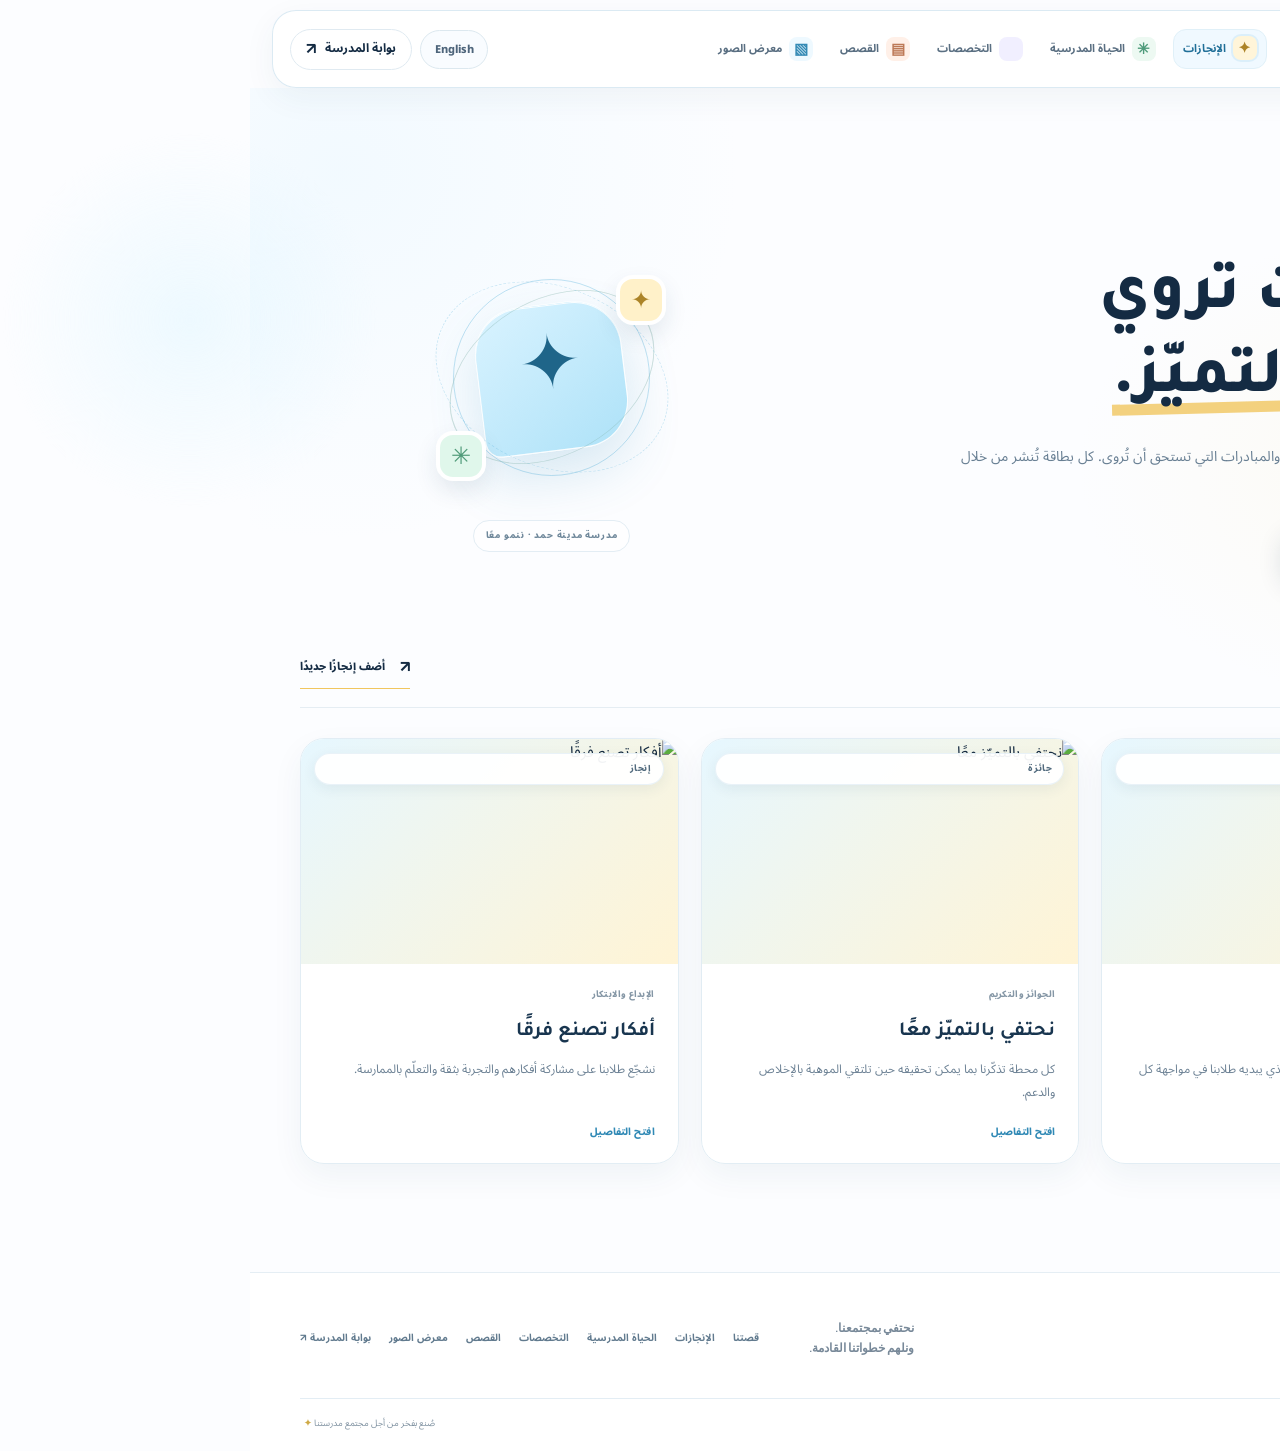
==== achievements.html @ ead3e59d "Display official school logo in site header and footer" ====
<!doctype html>
<html lang="ar" dir="rtl">
<head>
  <meta charset="utf-8">
  <meta name="viewport" content="width=device-width, initial-scale=1">
  <meta name="theme-color" content="#f5fbff">
  <meta name="description" content="هنا نحتفي بإنجازات الطلاب والجوائز والمبادرات التي تستحق أن تُروى. كل بطاقة تُنشر من خلال بوابة المدرسة.">
  <title>الإنجازات | مدرسة مدينة حمد</title>
  <link rel="preconnect" href="https://fonts.googleapis.com">
  <link rel="preconnect" href="https://fonts.gstatic.com" crossorigin>
  <link href="https://fonts.googleapis.com/css2?family=Noto+Sans+Arabic:wght@400;500;600;700;800&family=Tajawal:wght@400;500;700;800&family=DM+Sans:wght@400;500;600;700&family=Manrope:wght@400;500;600;700;800&display=swap" rel="stylesheet">
  <link rel="stylesheet" href="styles.css">
  <script src="https://cdn.jsdelivr.net/npm/@supabase/supabase-js@2"></script>
  <script src="config.js"></script>
  <script src="language.js" defer></script>
  <script src="app.js" defer></script>
</head>
<body data-page="achievements">
  <div class="ambient ambient-one" aria-hidden="true"></div><div class="ambient ambient-two" aria-hidden="true"></div>
  <header class="site-header">
    <a class="brand" href="index.html" aria-label="الصفحة الرئيسية لمدرسة مدينة حمد">
      <span class="brand-mark"><img class="brand-logo-image" src="assets/hamad-town-logo.svg" alt="شعار مدرسة مدينة حمد"></span>
      <span class="brand-copy"><strong>مدينة حمد</strong><small>المدرسة · ننمو معًا</small></span>
    </a>
    <button class="menu-toggle" id="menuToggle" aria-label="فتح القائمة" aria-expanded="false"><span></span><span></span></button>
    <nav class="main-nav" id="mainNav" aria-label="القائمة الرئيسية">
      <a href="story.html"><span class="nav-icon" aria-hidden="true">⌂</span> قصتنا</a>
      <a href="achievements.html"><span class="nav-icon" aria-hidden="true">✦</span> الإنجازات</a>
      <a href="school-life.html"><span class="nav-icon" aria-hidden="true">✳</span> الحياة المدرسية</a>
      <a href="stories.html"><span class="nav-icon" aria-hidden="true">▤</span> القصص</a>
      <a href="gallery.html"><span class="nav-icon" aria-hidden="true">▧</span> معرض الصور</a>
    </nav>
    <div class="header-actions"><button class="language-toggle" id="languageToggle" type="button" aria-label="تغيير اللغة إلى الإنجليزية" lang="en">English</button><a class="nav-cta" href="admin.html">بوابة المدرسة <span>↗</span></a></div>
  </header>
  <main class="inner-page-main">
    <section class="section-shell standalone-hero">
      <a class="back-home-link" href="index.html"><span aria-hidden="true">←</span> العودة إلى الصفحة الرئيسية</a>
      <div class="standalone-hero-grid">
        <div class="standalone-hero-copy reveal">
          <div class="eyebrow"><span class="live-dot"></span> نفخر بكل خطوة</div>
          <h1>إنجازات تروي<br><em>حكاية التميّز.</em></h1>
          <p class="standalone-description">هنا نحتفي بإنجازات الطلاب والجوائز والمبادرات التي تستحق أن تُروى. كل بطاقة تُنشر من خلال بوابة المدرسة.</p>
          <div class="standalone-hero-actions"><a class="button button-dark" href="school-life.html">استكشف القسم التالي <span>↗</span></a></div>
        </div>
        <div class="standalone-hero-art reveal reveal-delay"><div class="standalone-icon-wrap"><span class="standalone-icon">✦</span><span class="standalone-orbit orbit-a"></span><span class="standalone-orbit orbit-b"></span><span class="standalone-float float-one">✦</span><span class="standalone-float float-two">✳</span></div><span class="standalone-art-caption">مدرسة مدينة حمد · ننمو معًا</span></div>
      </div>
    </section>
    <section class="section-shell standalone-content">
      <div class="content-page-heading"><span class="mini-label">إنجازات الطلاب والجوائز</span><a class="underlined-link" href="admin.html">أضف إنجازًا جديدًا <span>↗</span></a></div>
      <div class="card-grid achievements-grid" id="achievementGrid" aria-live="polite"><div class="loading-state">جارٍ تحميل الإنجازات…</div></div>
    </section>
  </main>
  <footer class="site-footer">
    <div class="footer-main section-shell"><a class="brand brand-footer" href="index.html"><span class="brand-mark"><img class="brand-logo-image" src="assets/hamad-town-logo.svg" alt="شعار مدرسة مدينة حمد"></span><span class="brand-copy"><strong>مدينة حمد</strong><small>المدرسة · ننمو معًا</small></span></a><p>نحتفي بمجتمعنا.<br>ونلهم خطواتنا القادمة.</p><div class="footer-links"><a href="story.html">قصتنا</a><a href="achievements.html">الإنجازات</a><a href="school-life.html">الحياة المدرسية</a><a href="stories.html">القصص</a><a href="gallery.html">معرض الصور</a><a href="admin.html">بوابة المدرسة ↗</a></div></div>
    <div class="footer-bottom section-shell"><span>© <span id="yearNow"></span> مدرسة مدينة حمد</span><span>صُنع بفخر من أجل مجتمع مدرستنا <b>✦</b></span></div>
  </footer>
  <div class="toast" id="siteToast" role="status" aria-live="polite"></div>
</body>
</html>
---- styles.css ----
:root {
  --ink: #14263d;
  --muted: #68788b;
  --blue: #bceaff;
  --blue-strong: #78c8ec;
  --blue-pale: #eff9ff;
  --gold: #f1c65f;
  --gold-pale: #fff4d4;
  --paper: #ffffff;
  --line: #e5edf3;
  --radius-xl: 30px;
  --radius-lg: 22px;
  --shadow-soft: 0 20px 60px rgba(34, 77, 112, .09);
  --font-display: "Manrope", sans-serif;
  --font-body: "DM Sans", sans-serif;
}
* { box-sizing: border-box; }
html { scroll-behavior: smooth; scroll-padding-top: 100px; }
body { margin: 0; color: var(--ink); background: #fff; font-family: var(--font-body); font-size: 15px; line-height: 1.65; overflow-x: hidden; }
body, button, input, select, textarea { font-family: var(--font-body); }
a { color: inherit; text-decoration: none; }
button, input, select, textarea { font: inherit; }
button, a { -webkit-tap-highlight-color: transparent; }
img { display: block; width: 100%; }
::selection { background: var(--gold); color: var(--ink); }
.ambient { pointer-events: none; position: absolute; z-index: -1; border-radius: 50%; filter: blur(1px); opacity: .6; }
.ambient-one { width: 380px; height: 380px; top: 130px; left: -250px; background: radial-gradient(circle, #e4f7ff 0, rgba(228,247,255,0) 70%); }
.ambient-two { width: 400px; height: 400px; top: 620px; right: -260px; background: radial-gradient(circle, #fff4d4 0, rgba(255,244,212,0) 70%); }
.section-shell { width: min(1160px, calc(100% - 56px)); margin-inline: auto; }
.site-header { width: min(1250px, calc(100% - 56px)); margin: 0 auto; min-height: 90px; display: flex; align-items: center; gap: 34px; justify-content: space-between; position: relative; z-index: 20; }
.brand { display: inline-flex; align-items: center; gap: 11px; flex-shrink: 0; }
.brand-mark { width: 42px; height: 42px; display: grid; place-items: center; border-radius: 14px 14px 14px 5px; background: var(--ink); color: var(--gold); font-family: var(--font-display); font-weight: 800; font-size: 22px; position: relative; transform: rotate(-3deg); }
.brand-mark span { transform: rotate(3deg); }
.brand-mark i { position: absolute; width: 9px; height: 9px; border-radius: 50%; background: var(--blue); border: 2px solid var(--ink); top: -3px; right: -3px; }
.brand-copy { display: flex; flex-direction: column; line-height: 1.35; }
.brand-copy strong { font: 800 13px var(--font-display); letter-spacing: 1.25px; }
.brand-copy small { color: #8190a0; font-size: 8px; letter-spacing: 1.5px; margin-top: 4px; }
.main-nav { display: flex; align-items: center; gap: clamp(16px, 2.5vw, 33px); margin-left: auto; }
.main-nav a { font-size: 12px; color: #5a6b7e; font-weight: 700; transition: color .2s ease; }
.main-nav a:hover { color: #1888c2; }
.nav-cta { display: inline-flex; gap: 12px; align-items: center; padding: 11px 16px; border: 1px solid #dce8f0; border-radius: 999px; font-weight: 700; font-size: 12px; white-space: nowrap; transition: .25s; }
.nav-cta span { font-size: 16px; }
.nav-cta:hover { border-color: var(--ink); background: var(--ink); color: white; }
.menu-toggle { display: none; border: 0; background: transparent; width: 42px; height: 42px; padding: 10px; cursor: pointer; }
.menu-toggle span { display: block; height: 2px; background: var(--ink); margin: 6px 0; border-radius: 2px; }
.hero { min-height: 580px; padding-top: 58px; padding-bottom: 38px; display: grid; grid-template-columns: 1.05fr .95fr; gap: 55px; align-items: center; position: relative; }
.hero-copy { padding: 0 0 20px 12px; position: relative; z-index: 2; }
.eyebrow, .section-kicker { color: #718397; font-size: 10px; letter-spacing: 1.8px; font-weight: 800; }
.eyebrow { display: flex; gap: 10px; align-items: center; margin-bottom: 22px; }
.live-dot { width: 8px; height: 8px; background: #6ac7c0; border-radius: 50%; box-shadow: 0 0 0 5px rgba(106,199,192,.15); }
h1, h2, h3, p { margin-top: 0; }
h1, h2, h3 { font-family: var(--font-display); }
.hero h1 { font-size: clamp(48px, 6vw, 76px); line-height: 1.09; letter-spacing: -4.3px; margin: 0 0 24px; font-weight: 800; }
.hero h1 span { color: #54b1df; position: relative; white-space: nowrap; }
.hero-description { color: #697a8d; font-size: 15px; line-height: 1.85; max-width: 455px; margin-bottom: 29px; }
.hero-actions { display: flex; gap: 24px; align-items: center; flex-wrap: wrap; }
.button { display: inline-flex; align-items: center; justify-content: center; gap: 22px; min-height: 48px; padding: 0 20px; border-radius: 999px; font-size: 12px; font-weight: 800; border: 1px solid transparent; transition: transform .25s ease, box-shadow .25s ease, background .25s ease; cursor: pointer; }
.button:hover { transform: translateY(-3px); }
.button span { font-size: 17px; font-weight: 500; }
.button-dark { background: var(--ink); color: #fff; box-shadow: 0 11px 25px rgba(20,38,61,.13); }
.button-dark:hover { box-shadow: 0 15px 30px rgba(20,38,61,.2); background: #203b5c; }
.button-outline { border-color: #d8e4ed; background: white; }
.button-outline:hover { border-color: var(--ink); }
.text-link { font-size: 12px; font-weight: 800; color: #52657a; }
.text-link span { margin-left: 7px; font-size: 18px; vertical-align: -1px; }
.hero-proof { display: flex; gap: 13px; align-items: center; margin-top: 42px; }
.avatar-stack { display: flex; align-items: center; }
.avatar-stack span { display: grid; place-items: center; width: 31px; height: 31px; border: 2px solid white; border-radius: 50%; margin-left: -7px; font-weight: 800; font-size: 10px; color: var(--ink); background: var(--blue); }
.avatar-stack span:first-child { margin-left: 0; background: var(--gold); }
.avatar-stack span:nth-child(2) { background: #d6d4ff; }
.avatar-stack span:nth-child(3) { background: #c9eee2; }
.avatar-stack span:nth-child(4) { background: #f3d4c6; }
.hero-proof p { margin: 0; display: flex; flex-direction: column; line-height: 1.45; }
.hero-proof strong { font-size: 11px; }
.hero-proof small { font-size: 10px; color: #8492a1; margin-top: 3px; }
.hero-visual { min-height: 450px; position: relative; display: flex; align-items: center; justify-content: center; }
.hero-image-main { position: relative; width: min(100%, 440px); height: 430px; overflow: hidden; border-radius: 47% 47% 30px 30px; transform: rotate(1.4deg); box-shadow: var(--shadow-soft); background: var(--blue-pale); }
.hero-image-main > img { height: 100%; object-fit: cover; object-position: center; }
.image-shade { position: absolute; inset: 35% 0 0; background: linear-gradient(180deg, transparent, rgba(13,32,53,.7)); }
.image-caption { position: absolute; bottom: 23px; left: 23px; right: 20px; display: flex; align-items: center; gap: 11px; color: white; }
.caption-icon { display: grid; place-items: center; flex: 0 0 37px; width: 37px; height: 37px; border-radius: 12px; background: var(--gold); color: var(--ink); font-size: 20px; }
.image-caption b, .image-caption small { display: block; }
.image-caption b { font: 700 13px var(--font-display); }
.image-caption small { color: rgba(255,255,255,.76); font-size: 10px; margin-top: 3px; }
.floating-note { z-index: 3; position: absolute; display: flex; align-items: center; gap: 10px; background: rgba(255,255,255,.94); border: 1px solid rgba(255,255,255,.8); box-shadow: 0 17px 45px rgba(37,70,95,.13); backdrop-filter: blur(12px); border-radius: 17px; padding: 13px 15px; animation: float 5s ease-in-out infinite; }
.note-award { left: -23px; top: 95px; }
.note-star { right: -6px; bottom: 54px; border-radius: 18px; padding: 15px; font: 800 11px/1.55 var(--font-display); }
.note-symbol { width: 35px; height: 35px; display: grid; place-items: center; background: var(--gold-pale); color: #b38620; border-radius: 12px; font-size: 22px; }
.floating-note b, .floating-note small { display: block; }
.floating-note b { font: 800 11px var(--font-display); }
.floating-note small { font-size: 9px; color: #7f8b97; margin-top: 4px; }
.star-shape { display: grid; place-items: center; background: var(--blue); color: #3187b2; width: 37px; height: 37px; border-radius: 12px; font-size: 22px; }
.orbit { position: absolute; border: 1px solid rgba(83,174,218,.27); border-radius: 50%; pointer-events: none; }
.orbit-a { width: 510px; height: 510px; transform: rotate(24deg) scaleY(.67); }
.orbit-b { width: 550px; height: 550px; transform: rotate(-35deg) scaleY(.66); border-style: dashed; opacity: .6; }
.hero-bottom { grid-column: 1 / -1; display: flex; align-items: center; justify-content: space-between; padding: 0 10px; color: #9aa6b2; font-size: 9px; font-weight: 800; letter-spacing: 1.6px; }
.scroll-cue { display: flex; gap: 12px; align-items: center; }
.scroll-cue span { display: grid; place-items: center; width: 24px; height: 24px; border: 1px solid var(--line); color: var(--ink); border-radius: 50%; font-size: 13px; }
.ticker { background: var(--ink); color: white; overflow: hidden; height: 61px; display: flex; align-items: center; transform: rotate(-1.25deg) scale(1.015); margin: 22px 0 24px; position: relative; z-index: 2; }
.ticker-track { display: flex; align-items: center; gap: 29px; white-space: nowrap; min-width: max-content; animation: ticker 34s linear infinite; font-size: 10px; font-weight: 800; letter-spacing: 2px; }
.ticker-track b { color: var(--gold); font-size: 18px; }
.section { padding: 112px 0; position: relative; }
.section-kicker { display: flex; align-items: center; gap: 12px; }
.section-kicker span { display: inline-grid; place-items: center; width: 27px; height: 27px; border: 1px solid #dce7ef; border-radius: 50%; color: #a2afbc; font-size: 9px; letter-spacing: 0; }
.about-grid { display: grid; grid-template-columns: 1fr 1fr; gap: 100px; margin-top: 32px; align-items: start; }
.about-heading h2, .section-heading h2 { margin: 0; font-weight: 800; font-size: clamp(33px, 4vw, 49px); line-height: 1.2; letter-spacing: -2.4px; }
h2 em { font-style: normal; position: relative; z-index: 0; }
.about-heading h2 em::after, .section-heading h2 em::after, .closing-inner h2 em::after { content: ""; position: absolute; z-index: -1; left: 0; right: -4px; bottom: 1px; height: 12px; background: var(--gold); opacity: .75; transform: rotate(-1.8deg); }
.scribble-line { display: block; width: 117px; height: 10px; border-top: 3px solid var(--blue-strong); border-radius: 50%; transform: rotate(-5deg); margin-top: 24px; }
.about-copy p { color: #738294; font-size: 13px; line-height: 1.9; margin-bottom: 20px; }
.about-copy .large-copy { font: 600 17px/1.75 var(--font-display); color: #34495f; }
.underlined-link { display: inline-flex; align-items: center; gap: 15px; font-size: 11px; font-weight: 800; margin-top: 3px; border-bottom: 1px solid var(--gold); padding-bottom: 6px; }
.underlined-link span { font-size: 16px; }
.values-row { display: grid; grid-template-columns: repeat(3, 1fr); margin-top: 76px; border-top: 1px solid var(--line); padding-top: 28px; gap: 30px; }
.value-item { display: flex; gap: 15px; align-items: flex-start; }
.value-icon { width: 43px; height: 43px; display: grid; place-items: center; font-size: 21px; border-radius: 14px; flex-shrink: 0; }
.icon-blue { background: var(--blue-pale); color: #298ab9; }
.icon-gold { background: var(--gold-pale); color: #b68722; }
.icon-lilac { background: #f0edff; color: #8071c9; }
.value-item h3 { font-size: 14px; margin: 0 0 4px; letter-spacing: -.3px; }
.value-item p { color: #8290a0; font-size: 11px; margin: 0; }
.achievements-section { background: #f5fbff; overflow: hidden; }
.achievements-section::before { content: ""; width: 400px; height: 400px; position: absolute; border: 1px solid #dceffc; border-radius: 50%; right: -180px; top: 15px; box-shadow: 0 0 0 50px rgba(220,239,252,.35), 0 0 0 100px rgba(220,239,252,.18); }
.section-heading { display: flex; justify-content: space-between; align-items: end; gap: 55px; margin-bottom: 37px; position: relative; z-index: 1; }
.section-heading .section-kicker { margin-bottom: 17px; }
.section-heading h2 { max-width: 625px; }
.section-heading > p { color: #7b8a9b; font-size: 12px; line-height: 1.9; max-width: 300px; margin: 0 0 5px; flex-shrink: 0; }
.card-grid { display: grid; grid-template-columns: repeat(3, minmax(0, 1fr)); gap: 20px; position: relative; z-index: 1; }
.content-card { min-width: 0; border: 1px solid #e8eff4; border-radius: 20px; background: rgba(255,255,255,.93); overflow: hidden; transition: transform .3s ease, box-shadow .3s ease, border-color .3s ease; }
.content-card:hover { transform: translateY(-6px); box-shadow: 0 20px 45px rgba(32,83,117,.09); border-color: #d5e8f3; }
.content-card-media { height: 190px; position: relative; overflow: hidden; background: #eaf7ff; }
.content-card-media img { height: 100%; object-fit: cover; transition: transform .6s ease; }
.content-card:hover .content-card-media img { transform: scale(1.05); }
.content-card-media .card-tag { position: absolute; top: 13px; left: 13px; background: rgba(255,255,255,.94); padding: 6px 10px; border-radius: 999px; font-size: 9px; font-weight: 800; letter-spacing: .6px; color: #60758b; text-transform: uppercase; }
.content-card-body { padding: 20px 21px 21px; }
.card-meta { display: flex; justify-content: space-between; align-items: center; gap: 8px; color: #90a0ae; font-size: 9px; font-weight: 800; letter-spacing: .8px; text-transform: uppercase; }
.card-meta .gold-dot { color: #c69c34; font-size: 15px; }
.content-card h3 { font-size: 17px; line-height: 1.4; margin: 11px 0 8px; letter-spacing: -.5px; }
.content-card p { color: #7c8a9b; font-size: 11px; line-height: 1.85; margin: 0; }
.center-action { text-align: center; margin-top: 34px; position: relative; z-index: 1; }
.loading-state, .empty-state { grid-column: 1/-1; padding: 34px; text-align: center; background: rgba(255,255,255,.8); border: 1px dashed #dbe8f0; border-radius: 18px; color: #7b8d9f; font-size: 12px; }
.decor-spark { position: absolute; color: #f1c65f; font-size: 67px; opacity: .45; }
.decor-spark-one { left: 5%; bottom: 22px; }
.life-section { padding-top: 115px; }
.life-layout { display: grid; grid-template-columns: 1.12fr .88fr; gap: 24px; }
.life-feature { min-height: 485px; border-radius: var(--radius-xl); overflow: hidden; position: relative; color: white; background: #28435a; isolation: isolate; }
.life-feature::after { content: ""; position: absolute; inset: 0; background: linear-gradient(180deg, rgba(11,25,44,.02) 22%, rgba(11,25,44,.85) 100%); z-index: -1; }
.life-feature > img { position: absolute; inset: 0; height: 100%; object-fit: cover; z-index: -2; }
.life-feature-content { position: absolute; left: 31px; right: 30px; bottom: 31px; }
.mini-label { display: inline-block; color: #9cb3c8; font-size: 9px; font-weight: 800; letter-spacing: 1.8px; }
.life-feature .mini-label { color: var(--gold); }
.life-feature h3 { font-size: clamp(30px, 3.4vw, 42px); line-height: 1.15; margin: 13px 0 12px; letter-spacing: -1.5px; }
.life-feature p { font-size: 12px; color: rgba(255,255,255,.77); max-width: 300px; margin: 0; }
.activity-side { padding: 10px 0 0 23px; }
.activity-intro { border-bottom: 1px solid var(--line); padding: 0 0 24px; }
.activity-intro .mini-label { color: #9ba8b7; }
.activity-intro p { font: 700 18px/1.5 var(--font-display); margin: 10px 0 0; letter-spacing: -.5px; max-width: 340px; }
.activity-list { display: flex; flex-direction: column; }
.activity-row { display: grid; grid-template-columns: 54px 1fr 24px; gap: 15px; align-items: center; padding: 21px 0; border-bottom: 1px solid var(--line); }
.activity-icon { width: 54px; height: 54px; border-radius: 17px; background: var(--blue-pale); display: grid; place-items: center; font-size: 23px; color: #398bb1; }
.activity-row:nth-child(2n) .activity-icon { background: var(--gold-pale); color: #b68b2e; }
.activity-row:nth-child(3n) .activity-icon { background: #f1efff; color: #8376ce; }
.activity-row h3 { font-size: 14px; margin: 0 0 4px; }
.activity-row p { font-size: 10px; color: #8492a1; margin: 0; line-height: 1.65; }
.activity-arrow { align-self: start; padding-top: 7px; font-size: 18px; color: #9aaaba; }
.stories-section { background: #fffbf1; }
.story-grid { display: grid; grid-template-columns: repeat(2,minmax(0,1fr)); gap: 22px; }
.story-card { background: #fff; border-radius: 24px; padding: 15px; display: grid; grid-template-columns: minmax(120px,.75fr) 1.25fr; gap: 21px; border: 1px solid #f3ead8; transition: transform .25s ease; }
.story-card:hover { transform: translateY(-4px); }
.story-card img { height: 100%; min-height: 190px; object-fit: cover; border-radius: 17px; background: var(--blue-pale); }
.story-card-copy { padding: 13px 12px 13px 0; align-self: center; }
.story-card-copy .mini-label { color: #b28b2e; }
.story-card h3 { font-size: 18px; line-height: 1.35; letter-spacing: -.5px; margin: 12px 0 9px; }
.story-card p { color: #7d8997; font-size: 11px; line-height: 1.85; margin: 0; }
.gallery-section { padding-bottom: 125px; }
.gallery-grid { display: grid; grid-template-columns: 1.15fr .85fr .85fr; grid-template-rows: 205px 205px; gap: 16px; }
.gallery-tile { position: relative; overflow: hidden; border-radius: 21px; margin: 0; background: var(--blue-pale); }
.gallery-tile img { height: 100%; object-fit: cover; transition: transform .6s ease; }
.gallery-tile:hover img { transform: scale(1.05); }
.gallery-tile figcaption { position: absolute; display: flex; justify-content: space-between; align-items: center; bottom: 0; left: 0; right: 0; padding: 30px 18px 15px; color: white; font-size: 11px; font-weight: 800; background: linear-gradient(transparent,rgba(13,32,53,.65)); }
.gallery-tile figcaption span { font-size: 18px; }
.gallery-tile-tall { grid-row: 1 / 3; }
.gallery-tile-blue { background: var(--blue); display: flex; justify-content: center; align-items: center; text-align: center; color: var(--ink); }
.gallery-note { display: flex; flex-direction: column; align-items: center; padding: 18px; }
.gallery-note > span { color: #3e98c3; font-size: 36px; }
.gallery-note b { font: 800 20px/1.35 var(--font-display); letter-spacing: -.7px; margin: 11px 0; }
.gallery-note small { color: #628ba1; font-size: 9px; font-weight: 800; text-transform: uppercase; letter-spacing: 1px; }
.closing-section { padding: 88px 0 100px; background: var(--blue-pale); overflow: hidden; text-align: center; position: relative; }
.closing-inner { max-width: 650px; }
.closing-inner .mini-label { color: #6593ab; }
.closing-inner h2 { font-size: clamp(40px, 6vw, 65px); line-height: 1.14; letter-spacing: -3px; margin: 17px 0 18px; }
.closing-inner p { max-width: 470px; margin: 0 auto 27px; font-size: 12px; line-height: 1.9; color: #71899a; }
.closing-inner h2 em::after { height: 14px; background: var(--gold); }
.closing-decoration { position: absolute; right: 10%; top: 12%; font-size: 120px; color: rgba(100,178,215,.18); animation: spin-slow 24s linear infinite; }
.site-footer { background: #fff; }
.footer-main { padding-top: 39px; padding-bottom: 35px; display: flex; gap: 50px; align-items: center; justify-content: space-between; }
.footer-main > p { font: 600 12px/1.7 var(--font-display); color: #788999; margin: 0 auto 0 0; }
.footer-links { display: flex; gap: 20px; align-items: center; }
.footer-links a { color: #6b7c8e; font-size: 10px; font-weight: 700; }
.footer-links a:hover { color: #1888c2; }
.footer-bottom { border-top: 1px solid var(--line); padding-top: 17px; padding-bottom: 19px; display: flex; justify-content: space-between; gap: 20px; color: #9aa7b4; font-size: 9px; }
.footer-bottom b { color: #cfaa47; margin-left: 4px; }
.toast { position: fixed; z-index: 100; right: 24px; bottom: 24px; max-width: min(370px, calc(100% - 48px)); padding: 13px 17px; border-radius: 13px; background: var(--ink); color: white; font-size: 12px; box-shadow: var(--shadow-soft); opacity: 0; transform: translateY(12px); transition: .25s; pointer-events: none; }
.toast.visible { opacity: 1; transform: translateY(0); }
.reveal { opacity: 0; transform: translateY(19px); transition: opacity .7s ease, transform .7s cubic-bezier(.2,.8,.2,1); }
.reveal.is-visible { opacity: 1; transform: translateY(0); }
.reveal-delay { transition-delay: .15s; }
@keyframes float { 0%,100% { transform: translateY(0) rotate(0); } 50% { transform: translateY(-9px) rotate(1deg); } }
@keyframes ticker { from { transform: translateX(0); } to { transform: translateX(-45%); } }
@keyframes spin-slow { to { transform: rotate(360deg); } }
@media (prefers-reduced-motion: reduce) { *, *::before, *::after { scroll-behavior: auto !important; animation-duration: .01ms !important; animation-iteration-count: 1 !important; transition-duration: .01ms !important; } .reveal { opacity: 1; transform: none; } }
@media (max-width: 980px) {
  .section-shell, .site-header { width: min(100% - 40px, 760px); }
  .site-header { min-height: 78px; gap: 14px; }
  .main-nav { gap: 15px; }
  .main-nav a { font-size: 11px; }
  .nav-cta { padding: 10px 13px; }
  .hero { min-height: auto; grid-template-columns: 1fr .9fr; gap: 25px; padding-top: 42px; }
  .hero h1 { font-size: clamp(45px, 6.8vw, 64px); letter-spacing: -3px; }
  .hero-visual { min-height: 380px; }
  .hero-image-main { height: 365px; }
  .orbit-a { width: 420px; height: 420px; }
  .orbit-b { width: 455px; height: 455px; }
  .note-award { left: -7px; top: 70px; }
  .note-star { right: -5px; bottom: 30px; }
  .about-grid { gap: 45px; }
  .section-heading { gap: 25px; }
  .content-card-media { height: 155px; }
  .life-feature { min-height: 450px; }
  .story-card { grid-template-columns: minmax(100px,.75fr) 1.25fr; gap: 15px; }
  .story-card img { min-height: 185px; }
}
@media (max-width: 720px) {
  .section-shell, .site-header { width: calc(100% - 36px); }
  .site-header { min-height: 74px; }
  .menu-toggle { display: block; margin-left: auto; order: 3; }
  .nav-cta { order: 2; font-size: 10px; padding: 9px 12px; }
  .main-nav { display: none; position: absolute; top: 65px; left: 0; right: 0; border: 1px solid var(--line); border-radius: 18px; padding: 13px; flex-direction: column; gap: 0; align-items: stretch; background: rgba(255,255,255,.98); box-shadow: var(--shadow-soft); }
  .main-nav.open { display: flex; }
  .main-nav a { padding: 12px 10px; border-radius: 9px; font-size: 13px; }
  .main-nav a:hover { background: var(--blue-pale); }
  .hero { grid-template-columns: 1fr; gap: 8px; padding-top: 40px; }
  .hero-copy { padding: 0; }
  .hero h1 { font-size: clamp(51px, 12vw, 75px); letter-spacing: -3.5px; }
  .hero-description { font-size: 14px; max-width: 500px; }
  .hero-proof { margin-top: 30px; }
  .hero-visual { min-height: 395px; margin-top: 20px; }
  .hero-image-main { width: min(84%, 395px); height: 375px; }
  .note-award { left: 0; top: 60px; }
  .note-star { right: 0; bottom: 36px; }
  .hero-bottom { margin-top: 12px; padding: 0; font-size: 8px; letter-spacing: 1px; }
  .ticker { margin-top: 21px; height: 53px; }
  .ticker-track { font-size: 9px; gap: 20px; }
  .section { padding: 78px 0; }
  .about-grid { grid-template-columns: 1fr; gap: 24px; margin-top: 25px; }
  .about-heading h2, .section-heading h2 { font-size: clamp(33px, 8vw, 47px); }
  .about-copy .large-copy { font-size: 16px; }
  .values-row { grid-template-columns: 1fr; gap: 21px; margin-top: 47px; }
  .section-heading { display: block; margin-bottom: 28px; }
  .section-heading > p { margin-top: 16px; max-width: 480px; }
  .card-grid { grid-template-columns: repeat(2,minmax(0,1fr)); gap: 13px; }
  .content-card-media { height: 145px; }
  .content-card-body { padding: 16px; }
  .content-card h3 { font-size: 15px; }
  .content-card p { font-size: 10px; }
  .life-layout { grid-template-columns: 1fr; gap: 29px; }
  .life-feature { min-height: 425px; }
  .activity-side { padding: 0; }
  .activity-intro { padding-bottom: 17px; }
  .activity-row { padding: 16px 0; }
  .story-grid { grid-template-columns: 1fr; gap: 15px; }
  .story-card { grid-template-columns: minmax(100px,.8fr) 1.2fr; }
  .story-card img { min-height: 175px; }
  .gallery-section { padding-bottom: 78px; }
  .gallery-grid { grid-template-columns: 1fr 1fr; grid-template-rows: 215px 175px 175px; gap: 11px; }
  .gallery-tile-tall { grid-row: auto; grid-column: 1 / -1; }
  .gallery-tile-blue { min-height: 175px; }
  .closing-section { padding: 68px 0 73px; }
  .closing-inner h2 { font-size: clamp(40px, 10vw, 56px); letter-spacing: -2px; }
  .closing-decoration { right: -20px; top: 5px; font-size: 100px; }
  .footer-main { flex-wrap: wrap; gap: 23px; }
  .footer-main > p { margin-left: auto; }
  .footer-links { flex-wrap: wrap; width: 100%; justify-content: flex-start; padding-top: 7px; }
  .footer-bottom { flex-direction: column; gap: 4px; }
}
@media (max-width: 420px) {
  .brand-mark { width: 37px; height: 37px; }
  .brand-copy strong { font-size: 11px; }
  .brand-copy small { font-size: 7px; letter-spacing: 1px; }
  .nav-cta { gap: 5px; padding: 8px 10px; }
  .hero h1 { letter-spacing: -2.5px; }
  .hero-visual { min-height: 350px; }
  .hero-image-main { height: 335px; }
  .floating-note { padding: 10px; gap: 7px; }
  .note-award { left: -6px; }
  .note-award small { font-size: 8px; }
  .note-star { right: -6px; }
  .hero-bottom .scroll-cue { gap: 5px; }
  .hero-bottom { font-size: 7px; }
  .card-grid { grid-template-columns: 1fr; }
  .content-card-media { height: 190px; }
  .story-card { grid-template-columns: 1fr; gap: 7px; }
  .story-card img { height: 185px; min-height: auto; }
  .story-card-copy { padding: 12px 8px 10px; }
  .gallery-grid { grid-template-rows: 190px 155px 155px; }
}

/* Thumbnail images inside school-life activity icons. */
.activity-icon { overflow: hidden; }
.activity-icon img { width: 100%; height: 100%; object-fit: cover; }
.content-card-placeholder { display: grid; place-items: center; color: #58a9d2; font-size: 42px; }


/* Arabic-first bilingual support */
html[lang="ar"] body,
html[lang="ar"] button,
html[lang="ar"] input,
html[lang="ar"] select,
html[lang="ar"] textarea {
  font-family: "Noto Sans Arabic", "DM Sans", sans-serif;
}
html[lang="ar"] h1,
html[lang="ar"] h2,
html[lang="ar"] h3,
html[lang="ar"] .brand-copy strong,
html[lang="ar"] .button {
  font-family: "Tajawal", "Manrope", sans-serif;
}
.header-actions { display: flex; align-items: center; gap: 10px; flex-shrink: 0; }
.language-toggle {
  min-height: 38px;
  min-width: 68px;
  padding: 0 13px;
  border: 1px solid #dce8f0;
  border-radius: 999px;
  background: rgba(255,255,255,.85);
  color: #4e657b;
  font-size: 11px;
  font-weight: 800;
  line-height: 1;
  cursor: pointer;
  white-space: nowrap;
  transition: background .2s, color .2s, border-color .2s, transform .2s;
}
.language-toggle:hover { background: var(--blue-pale); border-color: #9ed7f0; color: #236f96; transform: translateY(-1px); }
html[dir="rtl"] body { text-align: right; }
html[dir="rtl"] .hero-copy { padding-left: 0; padding-right: 12px; }
html[dir="rtl"] .hero-proof p { text-align: right; }
html[dir="rtl"] .note-award { left: auto; right: -23px; }
html[dir="rtl"] .note-star { right: auto; left: -6px; }
html[dir="rtl"] .hero-bottom { direction: rtl; }
html[dir="rtl"] .scroll-cue { direction: rtl; }
html[dir="rtl"] .about-copy,
html[dir="rtl"] .value-item,
html[dir="rtl"] .content-card-body,
html[dir="rtl"] .story-card-copy { text-align: right; }
html[dir="rtl"] .underlined-link { flex-direction: row-reverse; }
html[dir="rtl"] .activity-row { text-align: right; }
html[dir="rtl"] .story-card-copy { padding-left: 0; padding-right: 0; }
html[dir="rtl"] .gallery-tile figcaption { direction: rtl; }
html[dir="rtl"] .footer-bottom { direction: rtl; }
html[dir="rtl"] .ticker-track { animation-name: ticker-rtl; }
@keyframes ticker-rtl { from { transform: translateX(0); } to { transform: translateX(45%); } }
html[dir="rtl"] .closing-inner { text-align: center; }
html[dir="rtl"] .site-footer .footer-main { direction: rtl; }
html[dir="rtl"] .avatar-stack { direction: ltr; }
@media (max-width: 980px) {
  html[dir="rtl"] .hero-copy { padding-right: 0; }
}
@media (max-width: 720px) {
  .header-actions { gap: 6px; }
  .language-toggle { min-height: 34px; min-width: 59px; padding: 0 9px; font-size: 10px; }
  html[dir="rtl"] .note-award { right: 0; left: auto; }
  html[dir="rtl"] .note-star { left: 0; right: auto; }
  html[dir="rtl"] .main-nav { text-align: right; }
}
@media (max-width: 420px) {
  .header-actions { gap: 5px; }
  .language-toggle { min-width: 54px; padding: 0 7px; }
  html[dir="rtl"] .note-award { right: -6px; }
  html[dir="rtl"] .note-star { left: -6px; }
}

/* Arabic-first bilingual support */
html[lang="ar"] body, html[lang="ar"] button, html[lang="ar"] input, html[lang="ar"] select, html[lang="ar"] textarea { font-family: "Noto Sans Arabic", "DM Sans", sans-serif; }
html[lang="ar"] h1, html[lang="ar"] h2, html[lang="ar"] h3, html[lang="ar"] .brand-copy strong, html[lang="ar"] .button { font-family: "Tajawal", "Manrope", sans-serif; }
.header-actions { display:flex; align-items:center; gap:10px; flex-shrink:0; }
.language-toggle { min-height:38px; min-width:68px; padding:0 13px; border:1px solid #dce8f0; border-radius:999px; background:rgba(255,255,255,.85); color:#4e657b; font-size:11px; font-weight:800; line-height:1; cursor:pointer; white-space:nowrap; transition:background .2s,color .2s,border-color .2s,transform .2s; }
.language-toggle:hover { background:var(--blue-pale); border-color:#9ed7f0; color:#236f96; transform:translateY(-1px); }
html[dir="rtl"] body { text-align:right; }
html[dir="rtl"] .hero-copy { padding-left:0; padding-right:12px; }
html[dir="rtl"] .hero-proof p, html[dir="rtl"] .about-copy, html[dir="rtl"] .value-item, html[dir="rtl"] .content-card-body, html[dir="rtl"] .story-card-copy, html[dir="rtl"] .activity-row { text-align:right; }
html[dir="rtl"] .note-award { left:auto; right:-23px; }
html[dir="rtl"] .note-star { right:auto; left:-6px; }
html[dir="rtl"] .hero-bottom, html[dir="rtl"] .scroll-cue, html[dir="rtl"] .footer-bottom, html[dir="rtl"] .site-footer .footer-main { direction:rtl; }
html[dir="rtl"] .underlined-link { flex-direction:row-reverse; }
html[dir="rtl"] .story-card-copy { padding-left:0; padding-right:0; }
html[dir="rtl"] .gallery-tile figcaption { direction:rtl; }
html[dir="rtl"] .ticker-track { animation-name:ticker-rtl; }
@keyframes ticker-rtl { from { transform:translateX(0); } to { transform:translateX(45%); } }
html[dir="rtl"] .closing-inner { text-align:center; }
html[dir="rtl"] .avatar-stack { direction:ltr; }
@media (max-width:980px) { html[dir="rtl"] .hero-copy { padding-right:0; } }
@media (max-width:720px) {
  .header-actions { gap:6px; }
  .language-toggle { min-height:34px; min-width:59px; padding:0 9px; font-size:10px; }
  html[dir="rtl"] .note-award { right:0; left:auto; }
  html[dir="rtl"] .note-star { left:0; right:auto; }
  html[dir="rtl"] .main-nav { text-align:right; }
}
@media (max-width:420px) {
  .header-actions { gap:5px; }
  .language-toggle { min-width:54px; padding:0 7px; }
  html[dir="rtl"] .note-award { right:-6px; }
  html[dir="rtl"] .note-star { left:-6px; }
}

@media (max-width:720px) {
  .site-header { gap:6px; }
  .brand-copy small { display:none; }
  .nav-cta { font-size:9px; padding:8px 7px; gap:5px; }
  .nav-cta span { font-size:14px; }
  .menu-toggle { width:36px; padding:8px; flex-shrink:0; }
}
@media (max-width:420px) {
  .site-header { width:calc(100% - 24px); gap:5px; }
  .header-actions { gap:4px; }
  .language-toggle { min-width:52px; padding:0 6px; }
  .nav-cta { font-size:8px; padding:8px 6px; }
}


/* Independent section pages and icon-based navigation */
.main-nav a { display:inline-flex; align-items:center; gap:7px; }
.main-nav .nav-icon { display:inline-grid; place-items:center; width:25px; height:25px; flex:0 0 25px; border-radius:8px; background:#eef9ff; color:#348ab5; font-size:15px; line-height:1; transition:transform .2s,background .2s; }
.main-nav a:nth-child(2) .nav-icon { background:#fff5d9; color:#ad8428; }
.main-nav a:nth-child(3) .nav-icon { background:#edf9f2; color:#4f9b7b; }
.main-nav a:nth-child(4) .nav-icon { background:#f1efff; color:#7d70c0; }
.main-nav a:nth-child(5) .nav-icon { background:#fff0e8; color:#bd7957; }
.main-nav a:hover .nav-icon { transform:translateY(-2px) rotate(-5deg); }
.button-icon { display:inline-grid; place-items:center; width:22px; height:22px; border-radius:8px; background:rgba(255,255,255,.13); font-size:13px !important; }
.directory-section { padding-top:76px; padding-bottom:104px; }
.section-directory-grid { display:grid; grid-template-columns:repeat(6,minmax(0,1fr)); gap:17px; }
.section-link-card { grid-column:span 2; display:flex; flex-direction:column; min-height:230px; position:relative; overflow:hidden; padding:24px; border:1px solid #e5edf3; border-radius:23px; background:#fff; box-shadow:0 9px 26px rgba(31,71,100,.035); transition:transform .25s ease,box-shadow .25s ease,border-color .25s ease; }
.section-link-card:nth-child(4) { grid-column:1 / span 2; }
.section-link-card:nth-child(5) { grid-column:3 / span 2; }
.section-link-card:nth-child(6) { grid-column:5 / span 2; }
.section-link-card::after { content:""; position:absolute; width:135px; height:135px; border:1px solid rgba(70,159,204,.14); border-radius:50%; bottom:-78px; left:-36px; box-shadow:0 0 0 22px rgba(70,159,204,.035),0 0 0 45px rgba(70,159,204,.025); }
.section-link-card:hover { transform:translateY(-6px); box-shadow:0 20px 42px rgba(31,71,100,.1); border-color:#cfe6f3; }
.section-link-icon { display:grid; place-items:center; width:51px; height:51px; border-radius:17px; background:#eaf8ff; color:#3d97c3; font-size:25px; margin-bottom:20px; }
.section-link-achievements .section-link-icon { background:#fff4d4; color:#b1872b; }
.section-link-life .section-link-icon { background:#eaf8ef; color:#4a9a77; }
.section-link-stories .section-link-icon { background:#f0edff; color:#8376c7; }
.section-link-gallery .section-link-icon { background:#fff0e6; color:#b77955; }
.section-link-number { direction:ltr; align-self:flex-start; font:800 8px var(--font-display); color:#9aabba; letter-spacing:1.25px; margin-bottom:7px; }
.section-link-card h3 { margin:0 0 7px; font:800 23px/1.3 "Tajawal","Manrope",sans-serif; letter-spacing:-.5px; }
.section-link-card p { max-width:280px; color:#7c8c9d; font-size:11px; line-height:1.85; margin:0; }
.section-link-go { position:absolute; bottom:21px; left:22px; display:grid; place-items:center; width:33px; height:33px; border:1px solid #e5edf3; border-radius:50%; font-size:18px; background:rgba(255,255,255,.82); transition:transform .2s; }
.section-link-card:hover .section-link-go { transform:translate(-3px,-3px); }
.section-link-story { background:linear-gradient(145deg,#fff 45%,#f1faff); }
.section-link-achievements { background:linear-gradient(145deg,#fff 45%,#fff9e7); }
.section-link-life { background:linear-gradient(145deg,#fff 45%,#f0fbf5); }
.section-link-stories { background:linear-gradient(145deg,#fff 45%,#f7f5ff); }
.section-link-gallery { background:linear-gradient(145deg,#fff 45%,#fff5ef); }
html[dir="rtl"] .section-link-go { left:auto; right:22px; }
html[dir="rtl"] .section-link-card { text-align:right; }
.inner-page-main { min-height:58vh; }
.standalone-hero { padding-top:42px; padding-bottom:39px; position:relative; }
.back-home-link { display:inline-flex; gap:9px; align-items:center; color:#7a8d9f; font-size:11px; font-weight:800; margin-bottom:37px; transition:color .2s; }
.back-home-link:hover { color:#2187b9; }
.back-home-link span { font-size:17px; }
.standalone-hero-grid { display:grid; grid-template-columns:1.1fr .9fr; align-items:center; gap:55px; min-height:330px; }
.standalone-hero-copy { position:relative; z-index:2; padding-bottom:14px; }
.standalone-hero-copy .eyebrow { margin-bottom:21px; }
.standalone-hero h1 { font:800 clamp(42px,5.5vw,66px)/1.22 "Tajawal","Manrope",sans-serif; letter-spacing:-2.1px; margin:0 0 18px; }
.standalone-hero h1 em { font-style:normal; position:relative; z-index:0; }
.standalone-hero h1 em::after { content:""; position:absolute; z-index:-1; left:0; right:0; height:11px; bottom:4px; background:var(--gold); opacity:.8; transform:rotate(-1.5deg); }
.standalone-description { max-width:540px; color:#738498; font-size:13px; line-height:2; margin:0 0 24px; }
.standalone-hero-actions { display:flex; flex-wrap:wrap; gap:12px; }
.standalone-hero-art { min-height:320px; display:flex; flex-direction:column; justify-content:center; align-items:center; position:relative; }
.standalone-icon-wrap { position:relative; width:285px; height:285px; display:grid; place-items:center; }
.standalone-icon { display:grid; place-items:center; width:147px; height:147px; border-radius:47px 47px 47px 16px; color:#1f6589; background:linear-gradient(145deg,#d9f3ff,#aee2f8); font:500 75px/1 "Tajawal",sans-serif; box-shadow:0 23px 45px rgba(63,149,192,.15); transform:rotate(-7deg); }
.standalone-icon-wrap::before { content:""; position:absolute; width:195px; height:195px; border:1px solid rgba(82,176,218,.35); border-radius:50%; }
.standalone-icon-wrap::after { content:""; position:absolute; width:240px; height:240px; border:1px dashed rgba(82,176,218,.28); border-radius:50%; transform:rotate(24deg) scaleY(.74); }
.standalone-orbit { position:absolute; border:1px solid rgba(241,198,95,.5); border-radius:50%; width:220px; height:220px; transform:rotate(-31deg) scaleY(.7); }
.standalone-float { position:absolute; z-index:3; display:grid; place-items:center; width:50px; height:50px; border:4px solid #fff; border-radius:17px; box-shadow:0 10px 22px rgba(31,71,100,.1); font-size:24px; }
.float-one { top:40px; right:28px; background:#fff1c9; color:#ac8428; animation:float 4.5s ease-in-out infinite; }
.float-two { bottom:39px; left:27px; background:#e0f7eb; color:#4e9a78; animation:float 5.5s ease-in-out infinite; }
.standalone-art-caption { color:#99a7b5; font-size:9px; font-weight:800; letter-spacing:.8px; }
.standalone-content { padding-top:38px; padding-bottom:100px; }
.content-page-heading { display:flex; align-items:center; justify-content:space-between; gap:20px; margin-bottom:25px; }
.content-page-heading .mini-label { color:#8194a5; }
.content-page-heading .underlined-link { margin:0; }
.story-values { display:grid; grid-template-columns:repeat(3,minmax(0,1fr)); gap:17px; }
.story-principle { min-height:255px; padding:25px; border:1px solid #e3edf3; border-radius:23px; background:#fff; }
.story-principle .principle-icon { display:grid; place-items:center; width:48px; height:48px; border-radius:16px; margin-bottom:22px; font-size:23px; background:#e9f7ff; color:#398fb8; }
.principle-gold { background:linear-gradient(145deg,#fff,#fffbef); }
.principle-gold .principle-icon { background:#fff1c9; color:#ae8428; }
.principle-lilac { background:linear-gradient(145deg,#fff,#f9f7ff); }
.principle-lilac .principle-icon { background:#f0edff; color:#8172c8; }
.story-principle .mini-label { color:#91a0af; }
.story-principle h2 { font:800 24px/1.35 "Tajawal","Manrope",sans-serif; margin:10px 0 11px; letter-spacing:-.4px; }
.story-principle p { color:#758699; font-size:12px; line-height:1.95; margin:0; }
.story-note { display:grid; grid-template-columns:80px 1fr; gap:20px; padding:28px; margin-bottom:90px; border:1px solid #e2edf3; border-radius:25px; background:linear-gradient(115deg,#f3fbff,#fff); align-items:start; }
.story-note-icon { width:65px; height:65px; display:grid; place-items:center; background:#fff0c6; color:#ad8428; border-radius:21px; font-size:28px; }
.story-note .section-kicker { margin:4px 0 15px; }
.story-note h2 { font:800 31px/1.35 "Tajawal","Manrope",sans-serif; margin:0 0 9px; letter-spacing:-.8px; }
.story-note h2 em { position:relative; font-style:normal; z-index:0; }
.story-note h2 em::after { content:""; position:absolute; height:9px; background:var(--gold); left:0; right:0; bottom:1px; z-index:-1; }
.story-note p { color:#76899b; font-size:12px; line-height:1.9; max-width:720px; }
.story-note .button { margin-top:3px; }
.activity-list-page { max-width:900px; margin-inline:auto; }
.activity-list-page .activity-row { padding:20px; margin-bottom:11px; border:1px solid #e4edf3; border-radius:17px; background:#fff; grid-template-columns:62px 1fr 25px; }
.activity-list-page .activity-icon { width:62px; height:62px; }
.activity-list-page .activity-row h3 { font-size:16px; }
.activity-list-page .activity-row p { font-size:12px; }
.life-page-banner { display:grid; grid-template-columns:.9fr 1.1fr; align-items:center; gap:32px; margin-bottom:44px; padding:16px; border:1px solid #e3edf3; border-radius:25px; background:#f3faff; }
.life-page-banner img { width:100%; height:260px; object-fit:cover; border-radius:18px; }
.life-page-banner > div { padding:12px; }
.life-page-banner .mini-label { color:#879db0; }
.life-page-banner h2 { font:800 28px/1.45 "Tajawal","Manrope",sans-serif; letter-spacing:-.7px; margin:12px 0 9px; }
.life-page-banner p { color:#7e8d9d; font-size:12px; line-height:1.9; margin:0; }
.gallery-grid-page { grid-template-columns:repeat(3,minmax(0,1fr)); grid-template-rows:none; grid-auto-rows:230px; }
.gallery-grid-page .gallery-tile-tall { grid-row:span 2; }
.gallery-grid-page .gallery-tile { min-height:220px; }
.gallery-grid-page .gallery-tile-blue { min-height:220px; }
.stories-section-page { background:#fffbf1; }
.content-card-link { height:100%; }
.standalone-content .loading-state { margin:10px 0; }
@media (max-width:980px) {
 .section-directory-grid { gap:12px; }
 .section-link-card { min-height:220px; padding:20px; }
 .standalone-hero-grid { gap:25px; }
 .standalone-icon-wrap { transform:scale(.9); }
 .gallery-grid-page { grid-template-columns:repeat(2,minmax(0,1fr)); }
 .story-values { gap:12px; }
 .story-principle { padding:20px; }
}
@media (max-width:720px) {
 .main-nav a { gap:9px; }
 .directory-section { padding-top:65px; padding-bottom:76px; }
 .section-directory-grid { grid-template-columns:repeat(2,minmax(0,1fr)); gap:12px; }
 .section-link-card, .section-link-card:nth-child(4), .section-link-card:nth-child(5) { grid-column:auto; min-height:215px; padding:17px; border-radius:18px; }
 
 .section-link-icon { width:44px; height:44px; border-radius:14px; font-size:22px; margin-bottom:16px; }
 .section-link-card h3 { font-size:21px; }
 .section-link-card p { font-size:10px; }
 .section-link-go { bottom:14px; left:14px; width:29px; height:29px; }
 html[dir="rtl"] .section-link-go { left:auto; right:14px; }
 .standalone-hero { padding-top:28px; padding-bottom:25px; }
 .back-home-link { margin-bottom:22px; }
 .standalone-hero-grid { grid-template-columns:1fr; gap:8px; }
 .standalone-hero h1 { font-size:clamp(41px,10vw,57px); letter-spacing:-1.5px; }
 .standalone-description { font-size:12px; }
 .standalone-hero-art { min-height:255px; margin-top:3px; }
 .standalone-icon-wrap { transform:scale(.77); margin:-20px 0; }
 .standalone-art-caption { margin-top:0; }
 .standalone-content { padding-top:22px; padding-bottom:70px; }
 .content-page-heading { align-items:flex-start; flex-direction:column; gap:10px; }
 .story-values { grid-template-columns:1fr; }
 .story-principle { min-height:auto; padding:22px; }
 .story-principle .principle-icon { margin-bottom:14px; }
 .story-principle h2 { font-size:22px; }
 .story-note { grid-template-columns:1fr; margin-bottom:60px; padding:21px; gap:12px; }
 .story-note h2 { font-size:26px; }
 .life-page-banner { grid-template-columns:1fr; gap:16px; }
 .life-page-banner img { height:220px; }
 .life-page-banner > div { padding:4px 6px 8px; }
 .life-page-banner h2 { font-size:25px; }
 .activity-list-page .activity-row { grid-template-columns:49px 1fr 18px; gap:12px; padding:13px; }
 .activity-list-page .activity-icon { width:49px; height:49px; }
 .gallery-grid-page { grid-template-columns:1fr 1fr; grid-auto-rows:175px; gap:10px; }
 .gallery-grid-page .gallery-tile-tall { grid-row:span 2; grid-column:auto; }
}
@media (max-width:420px) {
 .section-directory-grid { gap:9px; }
 .section-link-card, .section-link-card:nth-child(4), .section-link-card:nth-child(5) { padding:13px; min-height:205px; }
 
 .section-link-number { font-size:7px; letter-spacing:.7px; }
 .section-link-card h3 { font-size:19px; }
 .standalone-icon-wrap { transform:scale(.68); margin:-37px 0; }
 .gallery-grid-page { grid-auto-rows:150px; }
 .gallery-grid-page .gallery-tile { min-height:150px; }
}

.main-nav a.active { color:#1888c2; }
.main-nav a.active .nav-icon { box-shadow:0 0 0 2px rgba(80,173,215,.19); transform:translateY(-1px); }
@media (max-width:980px) {
  .site-header { width:calc(100% - 40px); gap:9px; }
  .main-nav { gap:7px; }
  .main-nav a { font-size:10px; gap:4px; }
  .main-nav .nav-icon { width:20px; height:20px; flex-basis:20px; font-size:12px; border-radius:7px; }
  .header-actions { gap:5px; }
  .nav-cta { padding:9px 10px; gap:6px; font-size:10px; }
  .language-toggle { min-width:54px; padding-inline:8px; }
}
@media (max-width:850px) and (min-width:721px) {
  .brand { gap:7px; }
  .brand-mark { width:36px; height:36px; font-size:19px; }
  .brand-copy strong { font-size:10px; letter-spacing:.6px; }
  .brand-copy small { font-size:6px; letter-spacing:.6px; }
  .main-nav { gap:4px; }
  .main-nav a { font-size:9px; gap:3px; }
  .main-nav .nav-icon { width:17px; height:17px; flex-basis:17px; font-size:10px; }
}
@media (max-width:720px) {
  .main-nav a.active { background:#eff9ff; color:#1683b9; }
}


/* Futuristic homepage hero — subtle HUD, orbital geometry, and luminous glass. */
body[data-page="home"] {
  background:
    radial-gradient(ellipse at 9% 8%, rgba(188,234,255,.25), transparent 34rem),
    radial-gradient(ellipse at 91% 32%, rgba(255,230,164,.17), transparent 28rem),
    #fff;
}
body[data-page="home"] .site-header {
  border-bottom: 1px solid rgba(219,234,244,.74);
}
body[data-page="home"] .hero {
  isolation: isolate;
  padding-top: 48px;
}
body[data-page="home"] .hero::before {
  content: "";
  position: absolute;
  z-index: -1;
  inset: 12px -3vw 0;
  pointer-events: none;
  background-image:
    linear-gradient(rgba(83,158,196,.075) 1px, transparent 1px),
    linear-gradient(90deg, rgba(83,158,196,.075) 1px, transparent 1px);
  background-size: 34px 34px;
  mask-image: radial-gradient(ellipse at 55% 45%, #000 0%, rgba(0,0,0,.7) 35%, transparent 76%);
}
body[data-page="home"] .hero::after {
  content: "";
  position: absolute;
  z-index: -1;
  width: 280px;
  height: 280px;
  top: 65px;
  right: 38%;
  border-radius: 50%;
  pointer-events: none;
  background: radial-gradient(circle, rgba(160,226,255,.22), rgba(160,226,255,0) 69%);
}
body[data-page="home"] .hero h1 span {
  background: linear-gradient(105deg, #4da9d5 5%, #75d2e7 55%, #c19b3d 110%);
  -webkit-background-clip: text;
  background-clip: text;
  color: transparent;
}
body[data-page="home"] .hero .eyebrow {
  display: inline-flex;
  padding: 9px 13px;
  border: 1px solid rgba(164,213,236,.7);
  border-radius: 999px;
  background: rgba(255,255,255,.76);
  box-shadow: 0 7px 24px rgba(56,124,158,.055);
  backdrop-filter: blur(12px);
}
.hero-visual {
  min-height: 475px;
  perspective: 1200px;
}
.hero-visual-grid {
  position: absolute;
  inset: 5% -2% 4%;
  pointer-events: none;
  border: 1px solid rgba(108,188,222,.2);
  border-radius: 48%;
  transform: rotate(-13deg) scaleY(.78);
}
.future-image-frame {
  width: min(100%, 438px);
  height: 430px;
  border: 1px solid rgba(148,218,246,.85);
  border-radius: 34px 34px 115px 34px;
  overflow: hidden;
  transform: perspective(1200px) rotateY(-5deg) rotateZ(1deg);
  box-shadow:
    0 30px 75px rgba(35,88,120,.16),
    0 0 0 7px rgba(190,235,255,.18),
    0 0 0 1px rgba(255,255,255,.9) inset;
  transition: transform .5s cubic-bezier(.2,.8,.2,1), box-shadow .5s ease;
}
.future-image-frame:hover {
  transform: perspective(1200px) rotateY(-1deg) rotateZ(0deg) translateY(-4px);
  box-shadow: 0 38px 85px rgba(35,88,120,.2), 0 0 0 7px rgba(190,235,255,.28);
}
.future-image-frame > img {
  filter: saturate(.83) contrast(1.06);
  transform: scale(1.015);
}
.future-image-frame .image-shade {
  inset: 0;
  background:
    linear-gradient(180deg, rgba(10,35,57,.36) 0%, transparent 28%, transparent 48%, rgba(10,31,51,.82) 100%),
    linear-gradient(135deg, rgba(92,190,229,.2), transparent 48%);
}
.future-image-hud {
  position: absolute;
  z-index: 3;
  top: 19px;
  left: 18px;
  right: 18px;
  display: flex;
  align-items: center;
  justify-content: space-between;
  gap: 10px;
  color: rgba(255,255,255,.92);
  font: 800 8px/1.4 "Manrope", sans-serif;
  letter-spacing: 1.15px;
  direction: ltr;
}
.future-status {
  display: inline-flex;
  align-items: center;
  gap: 8px;
  padding: 8px 10px;
  border: 1px solid rgba(255,255,255,.27);
  border-radius: 999px;
  background: rgba(12,36,56,.32);
  backdrop-filter: blur(12px);
  letter-spacing: .3px;
}
.future-status i, .future-interface-footer i {
  width: 6px;
  height: 6px;
  flex: 0 0 6px;
  border-radius: 50%;
  background: #9af0cf;
  box-shadow: 0 0 0 4px rgba(154,240,207,.14), 0 0 14px rgba(154,240,207,.75);
}
.future-code {
  opacity: .76;
  white-space: nowrap;
}
.future-scan-line {
  position: absolute;
  z-index: 1;
  top: -24%;
  left: 0;
  right: 0;
  height: 95px;
  pointer-events: none;
  background: linear-gradient(180deg, transparent, rgba(145,226,255,.15), rgba(145,226,255,.07), transparent);
  border-bottom: 1px solid rgba(165,235,255,.35);
  animation: future-scan 7.5s ease-in-out infinite;
}
.future-image-frame .image-caption {
  z-index: 2;
  bottom: 27px;
  left: 22px;
  right: 22px;
  padding-top: 15px;
  border-top: 1px solid rgba(255,255,255,.24);
}
.future-image-frame .caption-icon {
  box-shadow: 0 0 25px rgba(241,198,95,.25);
}
.future-frame-corner {
  position: absolute;
  z-index: 2;
  width: 25px;
  height: 25px;
  pointer-events: none;
  border-color: rgba(188,234,255,.92);
  border-style: solid;
}
.future-frame-corner-one {
  top: 9px;
  right: 9px;
  border-width: 1px 1px 0 0;
  border-radius: 0 8px 0 0;
}
.future-frame-corner-two {
  bottom: 10px;
  left: 10px;
  border-width: 0 0 1px 1px;
  border-radius: 0 0 0 8px;
}
.future-chip {
  position: absolute;
  z-index: 5;
  display: flex;
  align-items: center;
  gap: 11px;
  min-width: 232px;
  padding: 12px 14px;
  border: 1px solid rgba(208,232,244,.92);
  border-radius: 17px;
  background: rgba(255,255,255,.88);
  box-shadow: 0 18px 45px rgba(27,73,101,.14), 0 1px 0 rgba(255,255,255,.9) inset;
  backdrop-filter: blur(18px);
  animation: future-float 5.8s ease-in-out infinite;
}
.future-chip-top { top: 83px; left: -20px; }
.future-chip-bottom { right: -25px; bottom: 42px; animation-delay: -2.4s; }
.future-chip-mark {
  display: grid;
  place-items: center;
  width: 39px;
  height: 39px;
  flex: 0 0 39px;
  border-radius: 12px;
  color: #3189b5;
  background: linear-gradient(145deg,#e4f8ff,#c5ebfb);
  font: 800 12px "Manrope", sans-serif;
  box-shadow: 0 5px 14px rgba(61,151,195,.12);
}
.future-chip-mark-gold {
  color: #977020;
  background: linear-gradient(145deg,#fff6d9,#ffe9a6);
  font-size: 22px;
}
.future-chip > span:nth-child(2) { min-width: 0; }
.future-chip small, .future-chip b {
  display: block;
}
.future-chip small {
  color: #8494a3;
  font: 800 8px/1.4 "Manrope", sans-serif;
  letter-spacing: .7px;
  margin-bottom: 4px;
}
.future-chip b {
  color: #223a52;
  font: 800 12px/1.4 "Tajawal", "Manrope", sans-serif;
  white-space: nowrap;
}
.future-chip-pulse {
  width: 7px;
  height: 7px;
  margin-left: auto;
  border-radius: 50%;
  background: #72d6b2;
  box-shadow: 0 0 0 5px rgba(114,214,178,.15), 0 0 13px rgba(114,214,178,.65);
}
.future-chip-bars {
  display: flex;
  align-items: end;
  gap: 3px;
  height: 22px;
  margin-left: auto;
}
.future-chip-bars i {
  display: block;
  width: 3px;
  border-radius: 4px;
  background: #8dcde9;
}
.future-chip-bars i:nth-child(1) { height: 7px; }
.future-chip-bars i:nth-child(2) { height: 13px; background: #d8b65c; }
.future-chip-bars i:nth-child(3) { height: 18px; }
.future-chip-bars i:nth-child(4) { height: 11px; background: #d8b65c; }
.future-cross {
  position: absolute;
  z-index: 2;
  pointer-events: none;
  color: #d6b351;
  text-shadow: 0 0 21px rgba(241,198,95,.28);
}
.future-cross-one { top: 42px; right: 15%; font-size: 25px; animation: future-twinkle 4s ease-in-out infinite; }
.future-cross-two { bottom: 72px; left: 8%; color: #5db6de; font-size: 31px; animation: future-twinkle 5s ease-in-out infinite reverse; }
.orbit-a { border-color: rgba(83,174,218,.3); }
.orbit-b { border-color: rgba(218,184,93,.26); animation: future-orbit 34s linear infinite; }
body[data-page="home"] .hero-bottom {
  padding-top: 13px;
  border-top: 1px solid rgba(217,232,242,.8);
}
body[data-page="home"] .section-directory-grid .section-link-card {
  border-color: rgba(205,225,237,.9);
  box-shadow: 0 13px 34px rgba(31,71,100,.045), 0 1px 0 rgba(255,255,255,.95) inset;
}
body[data-page="home"] .section-link-card::before {
  content: "";
  position: absolute;
  z-index: 0;
  inset: 0;
  opacity: 0;
  pointer-events: none;
  background: linear-gradient(118deg, transparent 10%, rgba(188,234,255,.32) 48%, rgba(255,244,212,.25) 68%, transparent 88%);
  transform: translateX(-105%);
  transition: transform .65s ease, opacity .35s ease;
}
body[data-page="home"] .section-link-card:hover::before {
  opacity: 1;
  transform: translateX(105%);
}
body[data-page="home"] .section-link-card > * { position: relative; z-index: 1; }
body[data-page="home"] .section-link-card h3 { transition: color .25s ease; }
body[data-page="home"] .section-link-card:hover h3 { color: #2d8fba; }
body[data-page="home"] .section-link-card:focus-visible {
  outline: 3px solid rgba(85,173,215,.62);
  outline-offset: 4px;
}
@keyframes future-scan {
  0%, 8% { transform: translateY(0); opacity: 0; }
  20% { opacity: .8; }
  72% { opacity: .55; }
  95%, 100% { transform: translateY(620px); opacity: 0; }
}
@keyframes future-float {
  0%, 100% { transform: translateY(0) translateX(0); }
  50% { transform: translateY(-8px) translateX(2px); }
}
@keyframes future-orbit { to { transform: rotate(325deg) scaleY(.66); } }
@keyframes future-twinkle {
  0%,100% { opacity: .4; transform: scale(.88) rotate(-8deg); }
  50% { opacity: 1; transform: scale(1.1) rotate(9deg); }
}
html[dir="rtl"] .future-chip-top { left: auto; right: -20px; }
html[dir="rtl"] .future-chip-bottom { right: auto; left: -25px; }
html[dir="rtl"] .future-chip-pulse, html[dir="rtl"] .future-chip-bars { margin-left: 0; margin-right: auto; }
html[dir="rtl"] .future-chip { direction: rtl; text-align: right; }
@media (max-width: 980px) {
  .hero-visual { min-height: 430px; }
  .future-image-frame { height: 382px; width: min(100%, 390px); }
  .future-chip { min-width: 210px; padding: 10px 11px; }
  .future-chip-top { top: 68px; left: -3px; }
  .future-chip-bottom { right: -3px; bottom: 29px; }
  html[dir="rtl"] .future-chip-top { left: auto; right: -3px; }
  html[dir="rtl"] .future-chip-bottom { right: auto; left: -3px; }
  .orbit-a { width: 420px; height: 420px; }
  .orbit-b { width: 455px; height: 455px; }
}
@media (max-width: 720px) {
  body[data-page="home"] .hero { padding-top: 32px; }
  body[data-page="home"] .hero::before { inset: 0 -2vw 3%; background-size: 28px 28px; }
  body[data-page="home"] .hero::after { width: 190px; height: 190px; right: 5%; top: 52%; }
  .hero-visual { min-height: 385px; margin-top: 16px; }
  .future-image-frame { width: min(83%, 380px); height: 360px; border-radius: 28px 28px 88px 28px; }
  .future-image-hud { top: 13px; left: 12px; right: 12px; font-size: 7px; }
  .future-status { gap: 6px; padding: 7px 8px; }
  .future-image-frame .image-caption { bottom: 20px; left: 16px; right: 16px; }
  .future-chip { min-width: 0; max-width: 75%; gap: 8px; padding: 9px 10px; border-radius: 14px; }
  .future-chip-top { top: 44px; left: 0; }
  .future-chip-bottom { right: 0; bottom: 25px; }
  html[dir="rtl"] .future-chip-top { left: auto; right: 0; }
  html[dir="rtl"] .future-chip-bottom { right: auto; left: 0; }
  .future-chip-mark { width: 33px; height: 33px; flex-basis: 33px; border-radius: 10px; }
  .future-chip small { font-size: 7px; }
  .future-chip b { font-size: 10px; white-space: normal; }
  .future-chip-pulse, .future-chip-bars { display: none; }
  .future-cross-one { top: 20px; right: 8%; }
  .future-cross-two { bottom: 38px; left: 7%; }
  .hero-visual-grid { inset: 7% 2% 5%; }
  .orbit-a { width: 350px; height: 350px; }
  .orbit-b { width: 380px; height: 380px; }
}
@media (max-width: 420px) {
  .hero-visual { min-height: 350px; }
  .future-image-frame { width: 80%; height: 320px; border-radius: 24px 24px 75px 24px; }
  .future-chip { max-width: 78%; }
  .future-chip-top { top: 39px; }
  .future-chip-bottom { bottom: 19px; }
  .future-chip b { font-size: 9px; }
  .future-image-hud { gap: 5px; }
  .future-status { padding: 6px; }
  .future-code { font-size: 6px; }
}
@media (prefers-reduced-motion: reduce) {
  .future-scan-line, .future-chip, .future-cross-one, .future-cross-two, .orbit-b { animation: none !important; }
  .future-image-frame { transition: none; }
}

/* Editable Our story cards share the public-site design tokens. */
.story-note[hidden] { display:none !important; }
.about-principle-image { width:100%; height:132px; object-fit:cover; border-radius:15px; margin-bottom:15px; }


/* Seamless, direction-aware ticker loop: both halves have identical content. */
.ticker-track {
  width: max-content;
  min-width: max-content;
  gap: 0;
  animation: ticker-loop 32s linear infinite;
  will-change: transform;
}
.ticker-group {
  display: flex;
  flex: 0 0 auto;
  align-items: center;
  gap: 29px;
  padding-inline-end: 29px;
  white-space: nowrap;
}
@keyframes ticker-loop {
  from { transform: translateX(0); }
  to { transform: translateX(-50%); }
}
html[dir="rtl"] .ticker-track {
  animation-name: ticker-loop-rtl;
}
@keyframes ticker-loop-rtl {
  from { transform: translateX(0); }
  to { transform: translateX(50%); }
}
.ticker:hover .ticker-track {
  animation-play-state: paused;
}
@media (max-width: 720px) {
  .ticker-group { gap: 20px; padding-inline-end: 20px; }
}
@media (prefers-reduced-motion: reduce) {
  .ticker-track {
    animation: none !important;
    transform: none !important;
    width: 100%;
    min-width: 0;
    white-space: normal;
  }
  .ticker-group {
    flex-wrap: wrap;
    justify-content: center;
    white-space: normal;
    padding: 12px 0;
  }
  .ticker-group[aria-hidden="true"] { display: none; }
  .ticker {
    height: auto;
    min-height: 61px;
    transform: none;
  }
}


/* RTL section-card arrows: bottom-right placement. */
html[dir="rtl"] .section-link-go {
  left: auto;
  right: 22px;
  transform: none;
}
html[dir="rtl"] .section-link-card:hover .section-link-go {
  transform: translate(3px, -3px);
}
@media (max-width: 720px) {
  html[dir="rtl"] .section-link-go {
    left: auto;
    right: 14px;
  }
}


/* Force section-card arrow to the actual bottom-right corner (higher specificity). */
body[data-page="home"] .section-link-card > .section-link-go {
  position: absolute;
  right: 22px;
  left: auto;
  bottom: 21px;
  top: auto;
  transform: none;
}
body[data-page="home"] .section-link-card:hover > .section-link-go {
  transform: translate(3px, -3px);
}
@media (max-width: 720px) {
  body[data-page="home"] .section-link-card > .section-link-go {
    right: 14px;
    left: auto;
    bottom: 14px;
    top: auto;
    width: 29px;
    height: 29px;
  }
}


/* Large image-and-text feature cards in the Our story section. */
.story-values .story-feature-card {
  grid-column: 1 / -1;
  display: grid;
  grid-template-columns: minmax(0, .96fr) minmax(0, 1.04fr);
  min-height: 430px;
  overflow: hidden;
  padding: 13px;
  border: 1px solid #dceaf3;
  border-radius: 30px;
  background: linear-gradient(120deg, #f1faff 0%, #fff 54%, #fff9e9 100%);
  box-shadow: 0 20px 60px rgba(34,77,112,.09);
}
.story-feature-media {
  position: relative;
  min-width: 0;
  min-height: 405px;
  overflow: hidden;
  border-radius: 21px;
  background: linear-gradient(145deg,#bceaff,#edf9ff 58%,#f1c65f);
  isolation: isolate;
}
.story-feature-media img {
  position: absolute;
  inset: 0;
  width: 100%;
  height: 100%;
  object-fit: cover;
  transition: transform .7s cubic-bezier(.2,.8,.2,1);
}
.story-feature-card:hover .story-feature-media img { transform: scale(1.045); }
.story-feature-media::after {
  content: "";
  position: absolute;
  inset: 25% 0 0;
  z-index: 1;
  background: linear-gradient(180deg,transparent,rgba(15,37,57,.62));
  pointer-events: none;
}
.story-feature-media-tag {
  position: absolute;
  z-index: 2;
  right: 18px;
  bottom: 18px;
  max-width: calc(100% - 36px);
  padding: 9px 13px;
  overflow: hidden;
  border: 1px solid rgba(255,255,255,.35);
  border-radius: 999px;
  background: rgba(15,37,57,.4);
  color: #fff;
  font-size: 10px;
  font-weight: 800;
  text-overflow: ellipsis;
  white-space: nowrap;
  backdrop-filter: blur(12px);
}
.story-feature-placeholder {
  display: grid;
  width: 100%;
  height: 100%;
  min-height: 405px;
  place-items: center;
  color: #fff;
  font-size: 90px;
  text-shadow: 0 12px 35px rgba(20,38,61,.2);
}
.story-feature-copy {
  position: relative;
  display: flex;
  flex-direction: column;
  align-items: flex-start;
  justify-content: center;
  min-width: 0;
  padding: clamp(28px, 4.5vw, 62px);
}
.story-feature-kicker {
  display: inline-flex;
  align-items: center;
  gap: 9px;
  max-width: 100%;
  color: #4b9cc2;
  font-size: 10px;
  font-weight: 800;
  letter-spacing: 1.5px;
}
.story-feature-kicker::before {
  content: "";
  width: 23px;
  height: 2px;
  background: var(--gold);
}
.story-feature-copy h2 {
  max-width: 560px;
  margin: 18px 0 17px;
  color: var(--ink);
  font: 800 clamp(30px, 3.6vw, 48px)/1.22 "Tajawal","Manrope",sans-serif;
  letter-spacing: -1px;
}
.story-feature-copy p {
  max-width: 550px;
  margin: 0;
  color: #718397;
  font-size: 14px;
  line-height: 2;
}
.story-feature-year {
  display: inline-flex;
  margin-top: 24px;
  padding: 8px 12px;
  border-radius: 999px;
  background: #fff2ce;
  color: #9b7627;
  font-size: 10px;
  font-weight: 800;
}
.story-feature-accent {
  display: grid;
  place-items: center;
  width: 42px;
  height: 42px;
  margin-top: 30px;
  border-radius: 14px;
  background: #e7f7ff;
  color: #318cb7;
  font-size: 22px;
}
html[dir="rtl"] .story-feature-copy { text-align: right; align-items: flex-start; }
html[dir="ltr"] .story-feature-copy { text-align: left; align-items: flex-start; }
@media (max-width: 900px) {
  .story-values .story-feature-card { min-height: 355px; }
  .story-feature-media, .story-feature-placeholder { min-height: 335px; }
  .story-feature-copy { padding: 28px; }
  .story-feature-copy h2 { font-size: clamp(26px, 4vw, 38px); }
  .story-feature-copy p { font-size: 12px; }
}
@media (max-width: 720px) {
  .story-values .story-feature-card {
    grid-template-columns: minmax(0,1fr);
    min-height: 0;
    gap: 0;
    padding: 9px;
    border-radius: 23px;
  }
  .story-feature-media, .story-feature-placeholder {
    min-height: 260px;
    height: 260px;
    border-radius: 16px;
  }
  .story-feature-copy { padding: 25px 17px 21px; }
  .story-feature-copy h2 { margin: 12px 0; font-size: 30px; }
  .story-feature-copy p { font-size: 12px; line-height: 1.9; }
  .story-feature-accent { margin-top: 20px; }
}
@media (prefers-reduced-motion: reduce) {
  .story-feature-media img { transition: none; }
}


/* Click-to-open content details shared by achievements, school life, stories and gallery. */
.is-openable-card { cursor:pointer; }
.is-openable-card:focus-visible {
  outline: 3px solid rgba(74,164,207,.78);
  outline-offset: 4px;
  position:relative;
  z-index:3;
}
.content-open-hint {
  display:inline-flex;
  align-items:center;
  gap:6px;
  margin-top:13px;
  color:#3e91ba;
  font-size:10px;
  font-weight:800;
  letter-spacing:.1px;
}
.content-card .content-card-body { padding-bottom:18px; }
.activity-row.is-openable-card,
.story-card.is-openable-card,
.gallery-tile.is-openable-card {
  cursor:pointer;
}
.activity-row.is-openable-card { transition:background .2s ease,border-color .2s ease,transform .2s ease; }
.activity-row.is-openable-card:hover { background:rgba(239,249,255,.78); border-color:#cfe6f3; transform:translateY(-2px); }
.story-card.is-openable-card:focus-visible,
.gallery-tile.is-openable-card:focus-visible,
.activity-row.is-openable-card:focus-visible {
  outline:3px solid rgba(74,164,207,.78);
  outline-offset:4px;
}
.content-detail-modal[hidden] { display:none !important; }
.content-detail-modal {
  position:fixed;
  z-index:2000;
  inset:0;
  display:grid;
  place-items:center;
  padding:clamp(12px,3vw,32px);
  isolation:isolate;
}
.content-detail-backdrop {
  position:absolute;
  inset:0;
  background:rgba(9,25,43,.74);
  backdrop-filter:blur(10px);
  animation:content-detail-fade .18s ease both;
}
.content-detail-dialog {
  position:relative;
  z-index:1;
  display:grid;
  grid-template-columns:minmax(0,1fr) minmax(0,1fr);
  width:min(1060px,100%);
  max-height:min(88vh,850px);
  overflow:hidden;
  border:1px solid rgba(255,255,255,.75);
  border-radius:27px;
  background:linear-gradient(135deg,#fff 0%,#f7fcff 64%,#fffaf0 100%);
  box-shadow:0 32px 100px rgba(4,22,39,.32);
  animation:content-detail-enter .24s cubic-bezier(.2,.8,.2,1) both;
  outline:none;
}
.content-detail-media {
  position:relative;
  min-height:440px;
  overflow:hidden;
  background:linear-gradient(145deg,#c8eeff,#f8fbff 58%,#ffe9ac);
}
.content-detail-media img {
  position:absolute;
  inset:0;
  width:100%;
  height:100%;
  object-fit:cover;
}
.content-detail-placeholder {
  display:grid;
  width:100%;
  height:100%;
  min-height:440px;
  place-items:center;
  color:#428db5;
  font-size:100px;
}
.content-detail-copy {
  position:relative;
  display:flex;
  flex-direction:column;
  align-items:flex-start;
  justify-content:center;
  min-width:0;
  overflow:auto;
  padding:clamp(30px,5vw,64px);
  text-align:start;
  direction:inherit;
}
.content-detail-kicker {
  display:inline-flex;
  align-items:center;
  gap:9px;
  color:#4b97be;
  font-size:10px;
  font-weight:800;
  letter-spacing:1px;
}
.content-detail-kicker::before { content:""; width:24px; height:2px; background:var(--gold); }
.content-detail-copy h2 {
  margin:17px 0 15px;
  color:var(--ink);
  font:800 clamp(28px,3.7vw,43px)/1.25 "Tajawal","Manrope",sans-serif;
  letter-spacing:-.8px;
}
.content-detail-copy p {
  width:100%;
  margin:0;
  color:#718397;
  font-size:14px;
  line-height:2;
  white-space:pre-wrap;
  overflow-wrap:anywhere;
}
.content-detail-meta {
  display:flex;
  flex-wrap:wrap;
  gap:9px;
  margin-top:25px;
}
.content-detail-meta span {
  display:inline-flex;
  align-items:center;
  padding:8px 12px;
  border:1px solid #e1ecf3;
  border-radius:999px;
  background:rgba(255,255,255,.85);
  color:#71869a;
  font-size:10px;
  font-weight:800;
}
.content-detail-close {
  position:absolute;
  z-index:5;
  top:13px;
  right:13px;
  display:grid;
  place-items:center;
  width:42px;
  height:42px;
  border:1px solid rgba(215,231,241,.92);
  border-radius:50%;
  background:rgba(255,255,255,.93);
  box-shadow:0 4px 16px rgba(18,49,73,.12);
  color:#243e55;
  font:400 28px/1 "DM Sans",sans-serif;
  cursor:pointer;
  transition:transform .2s ease,background .2s ease;
}
.content-detail-close:hover { transform:rotate(90deg); background:#fff4d2; }
.content-detail-close:focus-visible { outline:3px solid #66b8df; outline-offset:3px; }
@keyframes content-detail-fade { from { opacity:0; } to { opacity:1; } }
@keyframes content-detail-enter { from { opacity:0; transform:translateY(12px) scale(.985); } to { opacity:1; transform:translateY(0) scale(1); } }
@media (max-width:720px) {
  .content-detail-modal { padding:10px; }
  .content-detail-dialog {
    grid-template-columns:minmax(0,1fr);
    max-height:91vh;
    border-radius:21px;
    overflow:auto;
  }
  .content-detail-media { min-height:0; height: min(39vh,290px); }
  .content-detail-placeholder { min-height:0; height:min(39vh,290px); }
  .content-detail-copy { overflow:visible; padding:24px 20px 25px; }
  .content-detail-copy h2 { margin:12px 0; font-size:29px; }
  .content-detail-copy p { font-size:12px; line-height:1.9; }
  .content-detail-meta { margin-top:17px; }
  .content-detail-close { width:37px; height:37px; top:10px; right:10px; }
}
@media (prefers-reduced-motion:reduce) {
  .content-detail-backdrop,.content-detail-dialog { animation:none !important; }
  .content-detail-close,.activity-row.is-openable-card,.content-card,.story-card { transition:none !important; }
}


/* Achievement cards show key details at a glance; the modal reveals the full record. */
.achievement-card-facts { display:flex; flex-wrap:wrap; gap:7px; margin-top:14px; }
.achievement-card-facts > span {
  display:flex; flex-direction:column; gap:3px; min-width:0; max-width:100%;
  padding:7px 9px; border:1px solid #e2edf4; border-radius:10px;
  background:linear-gradient(135deg,#f3fbff,#fff);
}
.achievement-card-facts small { color:#8a9bab; font-size:8px; font-weight:800; }
.achievement-card-facts b {
  overflow:hidden; color:#314d65; font-size:10px; font-weight:800;
  text-overflow:ellipsis; white-space:nowrap;
}
.content-detail-extra[hidden] { display:none !important; }
.content-detail-extra {
  width:100%; margin-top:22px; padding:17px 18px;
  border-inline-start:3px solid var(--gold); border-radius:0 13px 13px 0;
  background:linear-gradient(110deg,#f0f9ff,#fffaf0);
}
.content-detail-extra h3 { margin:0 0 7px; color:#405e74; font:800 13px "Tajawal","Manrope",sans-serif; }
.content-detail-extra p { color:#708398; font-size:12px; line-height:1.9; }
.content-detail-meta-item {
  display:flex !important; flex-direction:column !important; align-items:flex-start !important;
  gap:5px !important; min-width:105px; max-width:100%; padding:10px 13px !important;
  border:1px solid #e1ecf3; border-radius:12px !important; background:rgba(255,255,255,.9);
}
.content-detail-meta-item small { color:#8b9aaa; font-size:9px; font-weight:800; }
.content-detail-meta-item b { color:#36536a; font-size:11px; line-height:1.6; font-weight:800; overflow-wrap:anywhere; }


/* Large, readable detail window with an obvious independent scroll area. */
.content-detail-modal { padding:clamp(8px,1.8vw,24px); }
.content-detail-dialog {
  width:min(1280px,100%);
  height:min(900px,92vh);
  max-height:92vh;
  grid-template-columns:minmax(0,.94fr) minmax(0,1.06fr);
  border-radius:30px;
}
.content-detail-media { min-height:0; height:100%; }
.content-detail-placeholder { min-height:0; height:100%; }
.content-detail-copy {
  justify-content:flex-start;
  align-items:stretch;
  min-height:0;
  overflow-x:hidden;
  overflow-y:auto;
  overscroll-behavior:contain;
  scrollbar-gutter:stable;
  scrollbar-width:thin;
  scrollbar-color:#4da8d4 #e8f3f9;
}
.content-detail-copy::-webkit-scrollbar { width:13px; }
.content-detail-copy::-webkit-scrollbar-track { background:#e8f3f9; border-radius:20px; }
.content-detail-copy::-webkit-scrollbar-thumb {
  background:linear-gradient(180deg,#79c9eb,#e5bb51);
  border:3px solid #e8f3f9;
  border-radius:20px;
}
.content-detail-copy::-webkit-scrollbar-thumb:hover { background:#3f9bc8; }
.content-detail-copy h2 { margin-top:18px; font-size:clamp(31px,3.2vw,47px); line-height:1.3; }
.content-detail-copy p { font-size:clamp(14px,1.15vw,16px); line-height:2.05; }
.content-detail-meta { display:grid; grid-template-columns:repeat(auto-fit,minmax(145px,1fr)); width:100%; align-items:stretch; }
.content-detail-meta-item { min-width:0; }
.content-detail-meta-item b { white-space:pre-wrap; }
.content-detail-extra { flex:0 0 auto; }
.content-detail-extra p { white-space:pre-wrap; overflow-wrap:anywhere; }
.story-feature-card.is-openable-card, .story-principle.is-openable-card { cursor:pointer; }
.story-feature-card.is-openable-card:focus-visible, .story-principle.is-openable-card:focus-visible {
  outline:3px solid rgba(74,164,207,.78); outline-offset:4px; position:relative; z-index:3;
}
.story-principle.is-openable-card { transition:transform .25s ease,box-shadow .25s ease; }
.story-principle.is-openable-card:hover { transform:translateY(-4px); box-shadow:0 18px 38px rgba(32,83,117,.09); }
@media (max-width:720px) {
  .content-detail-modal { padding:8px; }
  .content-detail-dialog {
    width:100%;
    height:94vh;
    max-height:94vh;
    min-height:0;
    grid-template-columns:minmax(0,1fr);
    grid-template-rows:minmax(150px,29vh) minmax(0,1fr);
    overflow:hidden;
    border-radius:22px;
  }
  .content-detail-media { min-height:0; height:100%; max-height:none; }
  .content-detail-placeholder { min-height:0; height:100%; font-size:70px; }
  .content-detail-copy { min-height:0; max-height:100%; overflow-x:hidden; overflow-y:auto; padding:22px 19px 28px; }
  .content-detail-copy h2 { margin:11px 0 14px; font-size:29px; }
  .content-detail-copy p { font-size:14px; line-height:1.95; }
  .content-detail-meta { grid-template-columns:repeat(2,minmax(0,1fr)); gap:8px; margin-top:20px; }
  .content-detail-meta-item { min-width:0; padding:10px !important; }
  .content-detail-meta-item b { font-size:11px; }
  .content-detail-close { top:10px; right:10px; width:40px; height:40px; }
}
@media (prefers-reduced-motion:reduce) {
  .story-principle.is-openable-card { transition:none !important; }
  .story-principle.is-openable-card:hover { transform:none; }
}


/* Premium portal refinement — a consistent visual system across all public pages. */
:root {
  --ink:#142b43; --muted:#667b8f; --blue:#c1eaff; --blue-strong:#63b9e1;
  --blue-pale:#f1f9ff; --gold:#f1c65f; --gold-pale:#fff6dc; --paper:#fff;
  --line:#e3edf4; --radius-xl:30px; --radius-lg:24px;
  --shadow-soft:0 18px 48px rgba(27,67,96,.075);
  --shadow-card:0 12px 32px rgba(27,67,96,.055);
  --shadow-card-hover:0 22px 46px rgba(27,67,96,.115);
}
html { scroll-behavior:smooth; scroll-padding-top:108px; text-size-adjust:100%; }
body { color:var(--ink); background-color:#fcfdff; font-size:15px; line-height:1.8; -webkit-font-smoothing:antialiased; text-rendering:optimizeLegibility; }
img { max-width:100%; }
::selection { color:#142b43; background:#ffe29a; }
a:focus-visible, button:focus-visible, input:focus-visible, select:focus-visible, textarea:focus-visible {
  outline:3px solid rgba(72,166,210,.7); outline-offset:3px;
}

/* Floating glass header and clear navigation states. */
.site-header, body[data-page="home"] .site-header {
  position:sticky; top:10px; z-index:100; width:min(1250px,calc(100% - 44px));
  min-height:78px; margin:10px auto 0; padding:11px 17px; gap:clamp(12px,1.7vw,25px);
  border:1px solid rgba(216,232,242,.9); border-radius:24px; background:rgba(255,255,255,.9);
  box-shadow:0 10px 32px rgba(29,68,96,.055); -webkit-backdrop-filter:blur(20px); backdrop-filter:blur(20px);
}
.brand { gap:12px; }
.brand-mark { width:45px; height:45px; border-radius:15px 15px 15px 6px; box-shadow:0 6px 14px rgba(20,43,67,.16); }
.brand-copy strong { font-size:14px; letter-spacing:.15px; }
.brand-copy small { color:#8192a2; font-size:9px; letter-spacing:.25px; }
.main-nav { gap:clamp(2px,.55vw,9px); }
.main-nav a {
  padding:7px 9px; border:1px solid transparent; border-radius:13px; color:#5a6f82;
  font-size:11px; white-space:nowrap; transition:color .2s,background .2s,border-color .2s;
}
.main-nav a:hover, .main-nav a.active { color:#206f98; background:#f0f9ff; border-color:#e0f0f8; }
.main-nav .nav-icon { width:24px; height:24px; flex-basis:24px; border-radius:8px; }
.main-nav a.active .nav-icon { box-shadow:0 0 0 2px rgba(80,173,215,.13); }
.header-actions { gap:8px; }
.language-toggle { min-height:39px; border-color:#dce8ef; background:#f9fcff; }
.nav-cta { min-height:41px; padding:0 15px; gap:9px; border-color:#e0eaf1; background:#fff; }
.nav-cta:hover { color:#fff; border-color:var(--ink); box-shadow:0 8px 22px rgba(20,43,67,.14); }
.menu-toggle { border-radius:12px; }
.menu-toggle:hover { background:#eef8fd; }

/* Typography and spacing are consistent across the landing page and section pages. */
.section-shell { width:min(1180px,calc(100% - 56px)); }
.section { padding-block:clamp(76px,8vw,112px); }
.section-kicker { gap:10px; color:#648196; font-size:10px; letter-spacing:.5px; }
.section-kicker span { width:30px; height:30px; flex:0 0 30px; border-color:#dce8ef; background:rgba(255,255,255,.8); color:#7992a5; }
.section-heading { gap:clamp(25px,4vw,58px); margin-bottom:34px; }
.section-heading h2, .about-heading h2 { letter-spacing:-.8px; line-height:1.3; }
.section-heading > p { max-width:350px; color:#6f8396; font-size:13px; line-height:1.95; }
html[lang="ar"] .section-heading h2, html[lang="ar"] .about-heading h2,
html[lang="ar"] .closing-inner h2, html[lang="ar"] .standalone-hero h1 { letter-spacing:0; }
.eyebrow {
  width:fit-content; max-width:100%; padding:8px 13px; border:1px solid rgba(208,230,241,.9);
  border-radius:999px; background:rgba(255,255,255,.75); color:#52758c; font-size:10px; letter-spacing:.5px;
}
.hero h1 { max-width:720px; font-size:clamp(46px,5.7vw,74px); line-height:1.2; letter-spacing:-2.2px; }
html[dir="rtl"] .hero h1 { letter-spacing:0; line-height:1.3; }
.hero-description { max-width:490px; color:#657c90; font-size:15px; line-height:2; }
.hero-proof { margin-top:35px; }
.hero-proof strong { font-size:12px; }
.hero-proof small { color:#7b8fa1; font-size:11px; }
.button { min-height:50px; padding-inline:21px; border-radius:15px; gap:13px; font-size:12px; }
.button-dark { background:linear-gradient(135deg,#172f49,#234a69); box-shadow:0 12px 27px rgba(20,43,67,.16); }
.button-dark:hover { background:linear-gradient(135deg,#244b69,#2a6587); box-shadow:0 16px 31px rgba(20,43,67,.19); }
.button-outline { border-color:#d8e7f0; background:rgba(255,255,255,.88); }
.button-outline:hover { background:#f2faff; border-color:#a8d7ed; }
.text-link { display:inline-flex; align-items:center; gap:5px; color:#45647b; }
.hero-visual { min-width:0; }
.future-image-frame { border:5px solid rgba(255,255,255,.92); box-shadow:0 26px 65px rgba(29,75,105,.18); }
.future-chip { border-color:rgba(209,231,242,.96); box-shadow:0 16px 36px rgba(27,73,101,.12),0 1px 0 rgba(255,255,255,.9) inset; }
.future-chip b { line-height:1.6; }
.hero-bottom { color:#8496a5; letter-spacing:.6px; }

/* A purposeful brand divider, followed by well-aligned content cards. */
.ticker { height:57px; border-block:1px solid rgba(255,255,255,.12); background:linear-gradient(100deg,#142b43,#1d3d59 60%,#142b43); box-shadow:0 12px 28px rgba(20,43,67,.1); }
.ticker-track { font-size:11px; letter-spacing:.5px; }
.ticker-track b { color:#f5ce70; }
.card-grid { gap:22px; align-items:stretch; }
.content-card {
  display:flex; flex-direction:column; height:100%; border:1px solid #e2edf4; border-radius:24px;
  background:rgba(255,255,255,.96); box-shadow:var(--shadow-card);
  transition:transform .28s,box-shadow .28s,border-color .28s;
}
.content-card:hover { transform:translateY(-5px); border-color:#c9e4f1; box-shadow:var(--shadow-card-hover); }
.content-card-link { display:flex; flex:1; flex-direction:column; min-width:0; }
.content-card-media { height:clamp(175px,17vw,215px); flex:0 0 auto; background:linear-gradient(135deg,#e6f7ff,#fff4d5); }
.content-card-media img { filter:saturate(.94); }
.content-card-media .card-tag {
  top:14px; inset-inline-start:14px; padding:7px 11px; border:1px solid rgba(224,237,245,.7);
  box-shadow:0 4px 14px rgba(25,56,79,.07); color:#516a7d; font-size:9px;
}
.content-card-body { display:flex; flex:1; flex-direction:column; align-items:stretch; padding:21px 22px 22px !important; }
.card-meta { gap:12px; color:#8496a5; font-size:9px; letter-spacing:.3px; }
.content-card h3 { margin:13px 0 9px; color:#18354f; font-size:19px; line-height:1.55; letter-spacing:-.25px; overflow-wrap:anywhere; }
html[lang="ar"] .content-card h3 { letter-spacing:0; line-height:1.65; }
.content-card p {
  display:-webkit-box; overflow:hidden; -webkit-line-clamp:3; -webkit-box-orient:vertical;
  color:#6d8295; font-size:12px; line-height:1.95;
}
.content-open-hint { width:fit-content; margin-top:auto; padding-top:17px; color:#3089b5; font-size:10px; transition:color .2s; }
.content-card:hover .content-open-hint, .story-card:hover .content-open-hint { color:#b08528; }
.achievement-card-facts { gap:8px; margin-top:14px; }
.achievement-card-facts > span { flex:1 1 115px; min-width:0; border-color:#e0edf4; border-radius:12px; background:linear-gradient(135deg,#f3faff,#fffdf6); }
.achievement-card-facts b { color:#2f4c63; font-size:10px; }
.loading-state, .empty-state {
  padding:38px 28px; border:1px dashed #cfe2ed; border-radius:22px;
  background:linear-gradient(135deg,rgba(241,249,255,.85),rgba(255,255,255,.96)); color:#6d8497; font-size:13px;
}

/* Five-section directory: aligned cards, soft color coding, one clear action. */
.directory-section { padding-top:clamp(70px,7.5vw,94px); padding-bottom:clamp(80px,8.5vw,112px); }
.section-directory-grid { gap:18px; align-items:stretch; }
.section-link-card, body[data-page="home"] .section-directory-grid .section-link-card {
  min-height:244px; padding:25px 25px 23px; border:1px solid #dfebf3; border-radius:25px;
  background:linear-gradient(145deg,rgba(255,255,255,.98) 22%,rgba(244,250,255,.95));
  box-shadow:0 12px 30px rgba(31,71,100,.055),0 1px 0 rgba(255,255,255,.95) inset;
  transition:transform .28s,box-shadow .28s,border-color .28s;
}
.section-link-card:nth-child(2) { background:linear-gradient(145deg,#fff 18%,#fff9e8); }
.section-link-card:nth-child(3) { background:linear-gradient(145deg,#fff 18%,#f0fbf5); }
.section-link-card:nth-child(4) { background:linear-gradient(145deg,#fff 18%,#f8f6ff); }
.section-link-card:nth-child(5) { background:linear-gradient(145deg,#fff 18%,#fff5ef); }
.section-link-card:nth-child(6) { background:linear-gradient(145deg,#fff 18%,#edf8ff); }
.section-link-specializations .section-link-icon { background:#eaf7ff; color:#438fb7; }
.section-link-card:hover, body[data-page="home"] .section-link-card:hover {
  transform:translateY(-5px); border-color:#c9e4f1; box-shadow:0 22px 44px rgba(31,71,100,.105);
}
.section-link-icon { width:50px; height:50px; margin-bottom:18px; border:1px solid rgba(218,234,243,.75); box-shadow:0 5px 13px rgba(31,71,100,.035); transition:transform .25s,box-shadow .25s; }
.section-link-number { margin-bottom:8px; color:#8095a7; font-size:9px; letter-spacing:.6px; }
.section-link-card h3 { margin-bottom:9px; color:#1b3851; font-size:25px; line-height:1.35; }
.section-link-card p { color:#6d8396; font-size:12px; line-height:1.9; }
.section-link-go, body[data-page="home"] .section-link-card > .section-link-go {
  right:20px; bottom:20px; width:36px; height:36px; border-color:#dfeaf1; background:rgba(255,255,255,.92);
  color:#34556c; box-shadow:0 4px 12px rgba(31,71,100,.045);
}
html[dir="rtl"] .section-link-go, html[dir="rtl"] body[data-page="home"] .section-link-card > .section-link-go { left:auto; right:20px; }
.section-link-card:hover .section-link-go { color:#1c85b5; border-color:#b9dfef; }

/* Interior pages: calmer surfaces, consistent borders, readable detail layouts. */
.inner-page-main {
  background:radial-gradient(ellipse at 7% 7%,rgba(193,234,255,.17),transparent 25rem),
             radial-gradient(ellipse at 92% 32%,rgba(255,230,164,.13),transparent 22rem);
}
.standalone-hero { padding-top:37px; padding-bottom:34px; }
.back-home-link { gap:10px; margin-bottom:25px; padding:8px 12px; border:1px solid #e3edf4; border-radius:999px; background:rgba(255,255,255,.8); transform:translateY(-12px); }
.standalone-hero-grid { gap:clamp(25px,5vw,62px); min-height:350px; }
.standalone-hero h1 { line-height:1.28; }
.standalone-description { color:#687f93; font-size:14px; line-height:2.05; }
.standalone-icon { border:1px solid rgba(255,255,255,.9); box-shadow:0 24px 52px rgba(63,149,192,.19),0 1px 0 rgba(255,255,255,.9) inset; }
.standalone-art-caption { position:relative; z-index:2; padding:7px 12px; border:1px solid #e3edf4; border-radius:999px; background:rgba(255,255,255,.8); color:#6e879a; }
.standalone-content { padding-top:31px; padding-bottom:108px; }
.content-page-heading { margin-bottom:30px; padding-bottom:18px; border-bottom:1px solid #e5edf3; }
.content-page-heading .mini-label { color:#66849a; }
.story-values { gap:20px; }
.story-principle {
  min-height:265px; padding:27px; border-color:#e1ebf2; border-radius:24px;
  background:rgba(255,255,255,.93); box-shadow:var(--shadow-card);
  transition:transform .25s,box-shadow .25s,border-color .25s;
}
.story-principle:hover { transform:translateY(-4px); border-color:#cfe5f1; box-shadow:var(--shadow-card-hover); }
.story-principle h2 { color:#1b3851; }
.story-principle p { color:#6f8396; font-size:13px; line-height:2; }
.story-feature-card { box-shadow:0 22px 55px rgba(34,77,112,.105); }
.story-feature-copy p { color:#617b90; font-size:15px; line-height:2.1; }
.story-note { border-color:#e0ebf3; border-radius:25px; box-shadow:var(--shadow-card); }
.activity-list-page { max-width:980px; }
.activity-list-page .activity-row {
  gap:18px; padding:19px 22px; border-color:#e2edf4; border-radius:20px;
  box-shadow:0 8px 22px rgba(27,67,96,.035);
  transition:transform .22s,box-shadow .22s,border-color .22s,background .22s;
}
.activity-list-page .activity-row:hover { transform:translateY(-2px); border-color:#c8e3f0; background:#fcfeff; box-shadow:0 14px 28px rgba(27,67,96,.075); }
.activity-list-page .activity-row h3 { color:#193850; font-size:16px; line-height:1.6; }
.activity-list-page .activity-row p { color:#71869a; font-size:12px; line-height:1.9; }
.activity-list-page .activity-icon { border:1px solid #e0edf4; border-radius:17px; box-shadow:0 6px 14px rgba(27,67,96,.04); }
.life-page-banner {
  gap:30px; padding:18px; border-color:#deebf3; border-radius:27px;
  background:linear-gradient(120deg,#eff9ff,#fff 65%,#fff9e9); box-shadow:var(--shadow-card);
}
.life-page-banner img { min-height:250px; border-radius:21px; }
.life-page-banner h2 { color:#1a3852; line-height:1.55; }
.life-page-banner p { color:#6e8396; font-size:13px; line-height:2; }
.story-grid { gap:22px; align-items:stretch; }
.story-card {
  min-height:244px; padding:14px; gap:20px; border-color:#efe8d8; border-radius:24px;
  box-shadow:0 10px 28px rgba(98,79,35,.04); transition:transform .25s,box-shadow .25s,border-color .25s;
}
.story-card:hover { transform:translateY(-4px); border-color:#ead9b4; box-shadow:0 18px 38px rgba(98,79,35,.09); }
.story-card img { border-radius:18px; }
.story-card-copy { min-width:0; padding:13px 8px; }
.story-card h3 { color:#3c392e; font-size:19px; line-height:1.55; }
.story-card p { display:-webkit-box; overflow:hidden; -webkit-line-clamp:3; -webkit-box-orient:vertical; color:#777c7f; font-size:12px; line-height:1.95; }
.gallery-grid-page { gap:18px; grid-auto-rows:245px; }
.gallery-grid-page .gallery-tile { border:1px solid rgba(222,235,244,.8); border-radius:24px; box-shadow:0 12px 26px rgba(27,67,96,.055); }
.gallery-tile figcaption { padding:38px 20px 17px; font-size:12px; }
.gallery-grid-page .gallery-tile-blue { border:1px solid #cce8f6; background:linear-gradient(145deg,#dff5ff,#c0eaff 75%,#fff0bf); }
.content-detail-dialog { border:1px solid rgba(224,237,245,.9); box-shadow:0 35px 100px rgba(13,36,56,.28); }
.content-detail-media { background:linear-gradient(135deg,#e2f6ff,#fff2ce); }
.content-detail-copy { padding:clamp(27px,4vw,52px); background:#fff; }
.content-detail-copy h2 { color:#173650; }
.content-detail-copy p { color:#657c90; line-height:2.05; }
.content-detail-meta-item { border-color:#dfeaf2; border-radius:14px !important; background:linear-gradient(145deg,#f8fcff,#fff); }
.content-detail-extra { border-radius:15px; background:linear-gradient(120deg,#f0f9ff,#fffaf0); }
.toast { border:1px solid rgba(255,255,255,.12); border-radius:16px; box-shadow:0 18px 40px rgba(20,43,67,.2); }
.closing-section {
  border-top:1px solid #e0eef6;
  background:radial-gradient(circle at 15% 20%,rgba(255,255,255,.92),transparent 19rem),linear-gradient(130deg,#eff9ff,#f7fcff 57%,#fff8e7);
}
.closing-inner p { color:#657f93; font-size:13px; line-height:2; }
.site-footer { border-top:1px solid #e5eef4; background:rgba(255,255,255,.96); }
.footer-main { padding-top:45px; padding-bottom:39px; }
.footer-links { gap:10px 18px; }
.footer-links a { padding:5px 0; color:#627b8f; transition:color .2s; }
.footer-links a:hover { color:#2189b8; }
.footer-bottom { color:#8193a2; }

@media (hover:hover) and (prefers-reduced-motion:no-preference) {
  .section-link-card:hover .section-link-icon { transform:translateY(-2px) rotate(-3deg); }
}
@media (max-width:980px) {
  .site-header { width:min(calc(100% - 32px),920px); padding-inline:12px; }
  .section-shell { width:min(calc(100% - 40px),900px); }
  .main-nav { gap:2px; }
  .main-nav a { padding-inline:6px; font-size:10px; }
  .main-nav .nav-icon { width:21px; height:21px; flex-basis:21px; }
  .section-directory-grid { gap:14px; }
  .section-link-card, body[data-page="home"] .section-directory-grid .section-link-card { min-height:230px; padding:21px; }
  .content-card-media { height:175px; }
  .story-grid { gap:15px; }
  .story-card { grid-template-columns:minmax(105px,.8fr) 1.2fr; gap:13px; }
  .gallery-grid-page { gap:13px; }
}
@media (max-width:720px) {
  html { scroll-padding-top:82px; }
  .site-header, body[data-page="home"] .site-header {
    top:6px; width:calc(100% - 20px); min-height:67px; margin-top:6px; padding:8px 10px;
    gap:6px; border-radius:19px;
  }
  .brand { gap:8px; }
  .brand-mark { width:37px; height:37px; border-radius:12px 12px 12px 5px; font-size:19px; }
  .brand-copy strong { font-size:11px; }
  .brand-copy small { display:none; }
  .header-actions { gap:5px; }
  .language-toggle { min-width:54px; min-height:34px; padding-inline:7px; font-size:10px; }
  .nav-cta { min-height:35px; padding-inline:8px; gap:5px; font-size:9px; }
  .menu-toggle { order:3; width:35px; height:37px; padding:7px; margin-left:auto; }
  .main-nav, .main-nav.open {
    top:calc(100% + 8px); left:0; right:0; padding:10px; border:1px solid #dfeaf2; border-radius:19px;
    background:rgba(255,255,255,.97); box-shadow:0 20px 40px rgba(27,67,96,.13);
    -webkit-backdrop-filter:blur(18px); backdrop-filter:blur(18px);
  }
  .main-nav a { padding:12px 11px; border-radius:12px; font-size:13px; gap:10px; }
  .main-nav .nav-icon { width:28px; height:28px; flex-basis:28px; border-radius:9px; font-size:15px; }
  .hero h1 { font-size:clamp(41px,10vw,58px); line-height:1.3; }
  .hero-description { font-size:13px; line-height:2; }
  .hero-actions { gap:13px; }
  .button { min-height:47px; border-radius:14px; padding-inline:16px; }
  .section-heading { align-items:flex-start; flex-direction:column; gap:13px; margin-bottom:25px; }
  .section-heading > p { max-width:520px; font-size:12px; }
  .directory-section { padding-top:58px; padding-bottom:75px; }
  .section-directory-grid { gap:11px; }
  .section-link-card, .section-link-card:nth-child(4), .section-link-card:nth-child(5),
  body[data-page="home"] .section-directory-grid .section-link-card { min-height:220px; padding:16px; border-radius:19px; }

  .section-link-icon { width:43px; height:43px; margin-bottom:14px; border-radius:13px; font-size:21px; }
  .section-link-card h3 { font-size:21px; }
  .section-link-card p { font-size:10px; line-height:1.85; }
  .section-link-go, body[data-page="home"] .section-link-card > .section-link-go { width:30px; height:30px; right:14px; bottom:14px; }
  html[dir="rtl"] .section-link-go, html[dir="rtl"] body[data-page="home"] .section-link-card > .section-link-go { left:auto; right:14px; }
  .card-grid { grid-template-columns:repeat(2,minmax(0,1fr)); gap:13px; }
  .content-card { border-radius:18px; }
  .content-card-media { height:145px; }
  .content-card-body { padding:15px 14px 16px !important; }
  .content-card h3 { font-size:15px; line-height:1.6; }
  .content-card p { font-size:10px; line-height:1.85; -webkit-line-clamp:4; }
  .content-open-hint { padding-top:12px; font-size:9px; }
  .achievement-card-facts { gap:6px; }
  .achievement-card-facts > span { flex-basis:100%; }
  .standalone-hero { padding-top:24px; padding-bottom:23px; }
  .standalone-hero-grid { gap:4px; }
  .standalone-hero h1 { font-size:clamp(38px,10vw,54px); line-height:1.35; }
  .standalone-description { font-size:12px; }
  .standalone-content { padding-top:20px; padding-bottom:70px; }
  .story-values { gap:13px; }
  .story-principle { min-height:0; padding:21px; }
  .life-page-banner { padding:11px; gap:12px; border-radius:21px; }
  .life-page-banner img { min-height:0; height:215px; border-radius:15px; }
  .life-page-banner h2 { font-size:24px; }
  .activity-list-page .activity-row { grid-template-columns:49px minmax(0,1fr) 18px; gap:12px; padding:13px; border-radius:16px; }
  .activity-list-page .activity-icon { width:49px; height:49px; }
  .story-grid { grid-template-columns:1fr; gap:13px; }
  .story-card { min-height:0; grid-template-columns:minmax(110px,.8fr) 1.2fr; padding:11px; gap:13px; border-radius:19px; }
  .story-card img { min-height:165px; border-radius:14px; }
  .story-card-copy { padding:8px 4px; }
  .story-card h3 { font-size:16px; }
  .story-card p { font-size:10px; -webkit-line-clamp:3; }
  .gallery-grid-page { grid-template-columns:repeat(2,minmax(0,1fr)); grid-auto-rows:175px; gap:10px; }
  .gallery-grid-page .gallery-tile, .gallery-grid-page .gallery-tile-blue { min-height:175px; border-radius:17px; }
  .gallery-tile figcaption { padding:30px 13px 12px; font-size:10px; }
  .content-detail-copy { padding:22px 19px 28px; }
  .content-detail-copy p { font-size:13px; line-height:1.95; }
  .footer-main { padding-top:30px; padding-bottom:27px; gap:18px; }
  .footer-main > p { font-size:11px; }
  .footer-links { gap:8px 15px; }
}
@media (max-width:420px) {
  .section-shell { width:calc(100% - 28px); }
  .site-header, body[data-page="home"] .site-header { width:calc(100% - 14px); padding-inline:8px; }
  .brand-mark { width:34px; height:34px; font-size:18px; }
  .brand-copy strong { font-size:10px; }
  .nav-cta { padding-inline:6px; font-size:8px; }
  .language-toggle { min-width:49px; padding-inline:5px; font-size:9px; }
  .hero-actions .button { width:100%; justify-content:center; }
  .hero-actions .text-link { margin-inline:auto; }
  .section-directory-grid { grid-template-columns:1fr; }
  .section-link-card, .section-link-card:nth-child(4), .section-link-card:nth-child(5),
  body[data-page="home"] .section-directory-grid .section-link-card { grid-column:auto; min-height:183px; padding:17px; }
  .section-link-icon { margin-bottom:10px; }
  .section-link-card h3 { font-size:22px; }
  .card-grid { grid-template-columns:1fr; }
  .content-card-media { height:195px; }
  .content-card-body { padding:17px !important; }
  .content-card h3 { font-size:18px; }
  .content-card p { font-size:12px; -webkit-line-clamp:3; }
  .achievement-card-facts > span { flex-basis:calc(50% - 4px); }
  .story-card { grid-template-columns:1fr; gap:7px; }
  .story-card img { height:185px; min-height:185px; }
  .story-card-copy { padding:10px 7px 8px; }
  .gallery-grid-page { grid-auto-rows:145px; }
  .gallery-grid-page .gallery-tile, .gallery-grid-page .gallery-tile-blue { min-height:145px; }
  .closing-inner h2 { font-size:37px; letter-spacing:0; }
}
@media (prefers-reduced-motion:reduce) {
  .site-header, .main-nav a, .button, .content-card, .section-link-card, .section-link-icon,
  .story-card, .story-principle, .activity-list-page .activity-row { transition:none !important; }
  .content-card:hover, .section-link-card:hover, .story-card:hover,
  .story-principle:hover, .activity-list-page .activity-row:hover { transform:none !important; }
}


/* Unified school icon system: crisp line icons with consistent sizing and motion. */
.ui-icon-inline {
  display: inline-grid;
  place-items: center;
  width: 1.12em;
  height: 1.12em;
  line-height: 1;
  vertical-align: -0.17em;
  flex: 0 0 auto;
}
[data-icon] > .school-icon-svg {
  display: inline-block;
  width: 1em;
  height: 1em;
  fill: none;
  stroke: currentColor;
  stroke-width: 1.8;
  stroke-linecap: round;
  stroke-linejoin: round;
  vertical-align: middle;
  transition: transform .22s ease, opacity .22s ease;
}
.ui-icon-inline > .school-icon-svg { width: 100%; height: 100%; }
.main-nav a:hover .nav-icon > .school-icon-svg,
.section-link-card:hover .section-link-icon > .school-icon-svg {
  transform: translateY(-1px) scale(1.08);
}
.button:hover .ui-icon-inline > .school-icon-svg,
.nav-cta:hover .ui-icon-inline > .school-icon-svg,
.underlined-link:hover .ui-icon-inline > .school-icon-svg {
  transform: translate(1px, -1px);
}
@media (prefers-reduced-motion: reduce) {
  [data-icon] > .school-icon-svg { transition: none; }
}


/* Achievement cards: show key metadata without letting long text overflow. */
.achievement-card-facts { display:grid; grid-template-columns:repeat(2,minmax(0,1fr)); gap:8px; margin-top:14px; }
.achievement-card-facts > span { min-width:0; padding:9px 10px; border:1px solid #e0edf4; border-radius:12px; background:linear-gradient(135deg,#f3faff,#fffdf6); }
.achievement-card-facts small { display:block; margin-bottom:3px; color:#8497a7; font-size:9px; font-weight:800; line-height:1.4; }
.achievement-card-facts b { display:block; color:#2f4c63; font-size:11px; font-weight:800; line-height:1.55; overflow-wrap:anywhere; }
.achievement-card-impact { display:-webkit-box; -webkit-box-orient:vertical; -webkit-line-clamp:2; overflow:hidden; margin:11px 0 0 !important; padding:10px 12px; border:1px solid #e4eff5; border-radius:11px; background:#f8fcff; color:#6f8497 !important; font-size:10px !important; line-height:1.75 !important; }
.achievement-card-impact small { display:block; margin-bottom:3px; color:#3688b3; font-size:9px; font-weight:800; }
.achievement-certificate-link { display:inline-flex; align-items:center; gap:8px; align-self:flex-start; margin-top:14px; padding:10px 14px; border:1px solid #d8eaf4; border-radius:12px; background:#f2faff; color:#2c789f; font-size:11px; font-weight:800; text-decoration:none; transition:background .2s,transform .2s; }
.achievement-certificate-link:hover { background:#e4f5ff; transform:translateY(-1px); }
.achievement-certificate-link .school-icon-svg { width:16px; height:16px; }
@media (max-width:520px) {
  .achievement-card-facts { gap:6px; }
  .achievement-card-facts > span { padding:8px; }
  .achievement-card-facts b { font-size:10px; }
}


/* STORY PAGE EXPERIENCE 2026 — editorial hero, animated learning orbit and journey rail. */
.story-hero {
  isolation: isolate;
  padding-top: 38px;
  padding-bottom: 26px;
}
.story-hero::before {
  content: "";
  position: absolute;
  z-index: -1;
  inset: 78px -3.5vw 6px;
  border: 1px solid rgba(199, 226, 240, .58);
  border-radius: 42px;
  background:
    radial-gradient(circle at 15% 15%, rgba(193,234,255,.47), transparent 34%),
    radial-gradient(circle at 86% 72%, rgba(255,236,182,.34), transparent 30%),
    linear-gradient(135deg, rgba(248,252,255,.88), rgba(255,255,255,.86) 55%, rgba(255,251,238,.78));
  pointer-events: none;
}
.story-hero-grid { grid-template-columns: minmax(0, 1.02fr) minmax(0, .98fr); gap: clamp(24px, 4.7vw, 68px); min-height: 430px; }
.story-hero-copy { padding-block: 16px 24px; }
.story-hero-eyebrow {
  display: inline-flex;
  align-items: center;
  gap: 9px;
  margin-bottom: 17px;
  padding: 8px 13px;
  border: 1px solid #dbeef7;
  border-radius: 999px;
  background: rgba(255,255,255,.82);
  color: #4b94b5;
  font-size: 10px;
  font-weight: 800;
  box-shadow: 0 6px 18px rgba(32,86,117,.05);
}
.story-hero-eyebrow .ui-icon-inline { color: #c49a35; width: 14px; height: 14px; }
.story-hero h1 { max-width: 670px; font-size: clamp(46px, 5.2vw, 73px); line-height: 1.24; letter-spacing: -1.7px; }
.story-hero h1 em { background: linear-gradient(100deg, #216c91 8%, #2998c6 58%, #b58b2c 105%); -webkit-background-clip: text; background-clip: text; color: transparent; }
.story-hero h1 em::after { height: 8px; bottom: -1px; opacity: .7; border-radius: 100%; transform: rotate(-1deg); }
.story-hero .standalone-description { max-width: 520px; font-size: 14px; line-height: 2.15; }
.story-hero-actions { gap: 11px; align-items: center; }
.story-hero-actions .button { min-height: 48px; }
.story-hero-secondary { gap: 9px; }
.story-hero-signature {
  display: inline-flex;
  align-items: center;
  gap: 11px;
  margin-top: 27px;
  padding: 10px 15px 10px 17px;
  border: 1px solid #e5eef4;
  border-radius: 16px;
  background: rgba(255,255,255,.78);
  box-shadow: 0 8px 24px rgba(28,69,98,.045);
}
.story-signature-icon {
  display: grid;
  place-items: center;
  width: 38px;
  height: 38px;
  flex: 0 0 38px;
  border-radius: 12px;
  background: #e8f7ff;
  color: #378bb2;
}
.story-signature-icon .school-icon-svg { width: 21px; height: 21px; }
.story-hero-signature b, .story-hero-signature small { display: block; }
.story-hero-signature b { color: #29465e; font-size: 11px; font-weight: 800; }
.story-hero-signature small { margin-top: 2px; color: #8294a4; font-size: 9px; }
.story-signature-spark { display: grid; place-items: center; width: 26px; height: 26px; margin-inline-start: 9px; color: #c59a32; opacity: .8; }
.story-hero-art { min-width: 0; min-height: 430px; padding: 0; }
.story-hero-art-stage {
  position: relative;
  width: min(100%, 490px);
  height: 420px;
  isolation: isolate;
  display: grid;
  place-items: center;
  perspective: 900px;
}
.story-hero-grid-lines {
  position: absolute;
  z-index: -2;
  inset: 8% 3%;
  border-radius: 36px;
  background-image: linear-gradient(rgba(97,166,198,.085) 1px, transparent 1px), linear-gradient(90deg, rgba(97,166,198,.085) 1px, transparent 1px);
  background-size: 24px 24px;
  mask-image: radial-gradient(ellipse at center, #000 20%, transparent 76%);
  opacity: .85;
}
.story-hero-ring {
  position: absolute;
  left: 50%;
  top: 48%;
  border: 1px solid rgba(78,168,207,.25);
  border-radius: 50%;
  pointer-events: none;
}
.story-ring-one {
  width: 300px;
  height: 300px;
  transform: translate(-50%, -50%) rotateX(66deg) rotate(-20deg);
  animation: story-orbit-turn 24s linear infinite;
}
.story-ring-two {
  width: 365px;
  height: 365px;
  border-style: dashed;
  border-color: rgba(207,168,69,.35);
  transform: translate(-50%, -50%) rotateX(66deg) rotate(24deg);
  animation: story-orbit-turn 32s linear infinite reverse;
}
.story-hero-core {
  position: absolute;
  left: 50%;
  top: 47%;
  display: flex;
  flex-direction: column;
  align-items: center;
  justify-content: center;
  width: 174px;
  height: 174px;
  gap: 10px;
  border: 1px solid rgba(255,255,255,.9);
  border-radius: 49px 49px 49px 18px;
  background: linear-gradient(145deg, #e1f6ff 0%, #b7e7fb 48%, #fef2cf 115%);
  box-shadow: 0 32px 70px rgba(67,151,190,.2), inset 0 1px 0 rgba(255,255,255,.9);
  transform: translate(-50%, -50%) rotate(-6deg);
  animation: story-core-float 6s ease-in-out infinite;
}
.story-hero-core::before {
  content: "";
  position: absolute;
  inset: 9px;
  border: 1px solid rgba(255,255,255,.58);
  border-radius: 38px 38px 38px 13px;
}
.story-hero-core-halo {
  position: absolute;
  inset: -19px;
  z-index: -1;
  border-radius: 50%;
  background: radial-gradient(circle, rgba(127,206,238,.22), rgba(127,206,238,0) 68%);
  animation: story-halo-pulse 4.8s ease-in-out infinite;
}
.story-hero-core-icon { display: grid; place-items: center; width: 76px; height: 76px; color: #216a8d; }
.story-hero-core-icon .school-icon-svg { width: 72px; height: 72px; stroke-width: 1.35; }
.story-hero-core-label { direction: ltr; font: 800 8px/1 var(--font-display); letter-spacing: 2.2px; color: #347e9d; transform: rotate(6deg); }
.story-hero-core-label i { display: inline-block; width: 4px; height: 4px; margin: 0 5px 1px; border-radius: 50%; background: #d2a53a; }
.story-hero-float {
  position: absolute;
  z-index: 3;
  display: flex;
  align-items: center;
  gap: 11px;
  min-width: 205px;
  padding: 12px 14px;
  border: 1px solid rgba(222,235,244,.95);
  border-radius: 17px;
  background: rgba(255,255,255,.9);
  box-shadow: 0 17px 38px rgba(25,70,101,.11), inset 0 1px 0 #fff;
  backdrop-filter: blur(12px);
  animation: story-card-drift 5.5s ease-in-out infinite;
}
.story-float-one { top: 48px; inset-inline-start: -4px; }
.story-float-two { bottom: 56px; inset-inline-end: -5px; animation-delay: -2.4s; }
.story-float-icon { display: grid; place-items: center; width: 43px; height: 43px; flex: 0 0 43px; border-radius: 13px; }
.story-float-icon .school-icon-svg { width: 22px; height: 22px; }
.story-float-blue { color: #3186ad; background: #e8f7ff; }
.story-float-gold { color: #a77c20; background: #fff3cd; }
.story-hero-float small, .story-hero-float b { display: block; }
.story-hero-float small { color: #8394a4; font-size: 9px; line-height: 1.55; }
.story-hero-float b { margin-top: 3px; color: #27445c; font-size: 11px; font-weight: 800; }
.story-float-pulse { width: 7px; height: 7px; margin-inline-start: auto; border-radius: 50%; background: #69ba91; box-shadow: 0 0 0 5px rgba(105,186,145,.12); animation: story-halo-pulse 2.5s ease-in-out infinite; }
.story-float-check { display: grid; place-items: center; width: 24px; height: 24px; margin-inline-start: auto; border-radius: 50%; background: #e9f8ef; color: #4a9b72; }
.story-float-check .school-icon-svg { width: 14px; height: 14px; }
.story-hero-orbit-dot { position: absolute; z-index: 2; width: 11px; height: 11px; border: 2px solid #fff; border-radius: 50%; box-shadow: 0 3px 12px rgba(45,120,157,.2); }
.story-dot-one { top: 28%; inset-inline-end: 15%; background: #f0bf4a; animation: story-dot-breathe 3.5s ease-in-out infinite; }
.story-dot-two { bottom: 20%; inset-inline-start: 18%; width: 8px; height: 8px; background: #65b9e0; animation: story-dot-breathe 4.2s ease-in-out infinite reverse; }
.story-hero-orbit-label {
  position: absolute;
  bottom: 13px;
  left: 50%;
  display: flex;
  align-items: center;
  gap: 9px;
  white-space: nowrap;
  transform: translateX(-50%);
  color: #87a0b0;
  font: 800 8px/1 var(--font-display);
  letter-spacing: 2px;
}
.story-hero-orbit-label i { width: 4px; height: 4px; border-radius: 50%; background: #d4ad4f; }
.story-art-caption { display: inline-flex; align-items: center; gap: 8px; margin-top: -4px; font-size: 10px; }
.story-caption-pulse { width: 6px; height: 6px; border-radius: 50%; background: #66bb8e; box-shadow: 0 0 0 4px rgba(102,187,142,.12); }
.story-journey { padding-top: 42px; padding-bottom: 66px; }
.story-section-heading {
  display: grid;
  grid-template-columns: minmax(0, 1fr) minmax(240px, .68fr);
  align-items: end;
  gap: 38px;
  margin-bottom: 27px;
}
.story-section-kicker { display: inline-flex; align-items: center; gap: 8px; color: #398db5; font-size: 10px; font-weight: 800; margin-bottom: 12px; }
.story-section-kicker .ui-icon-inline { width: 16px; height: 16px; color: #c39a35; }
.story-section-heading h2, .story-values-heading h2 { margin: 0; color: #1c3850; font: 800 clamp(30px, 3.4vw, 43px)/1.35 "Tajawal","Manrope",sans-serif; letter-spacing: -.7px; }
.story-section-heading h2 em, .story-values-heading h2 em { color: #2c8bb8; font-style: normal; position: relative; }
.story-section-heading h2 em::after, .story-values-heading h2 em::after { content: ""; position: absolute; z-index: -1; left: 0; right: 0; bottom: 0; height: 8px; border-radius: 99px; background: rgba(241,198,95,.62); transform: rotate(-1.2deg); }
.story-section-heading > p, .story-values-heading > p { margin: 0; color: #75899b; font-size: 12px; line-height: 2; max-width: 510px; }
.story-journey-track { position: relative; display: grid; grid-template-columns: repeat(3, minmax(0, 1fr)); gap: 17px; padding-top: 6px; }
.story-journey-track::before {
  content: "";
  position: absolute;
  z-index: 0;
  top: 46px;
  inset-inline: 12%;
  height: 1px;
  background: linear-gradient(90deg, rgba(107,192,226,0), rgba(107,192,226,.58) 25%, rgba(226,185,77,.58) 57%, rgba(157,139,220,.4) 80%, rgba(157,139,220,0));
}
.story-journey-step {
  position: relative;
  z-index: 1;
  display: flex;
  flex-direction: column;
  align-items: flex-start;
  min-height: 256px;
  overflow: hidden;
  padding: 23px 24px 26px;
  border: 1px solid #e2edf4;
  border-radius: 23px;
  background: linear-gradient(145deg, rgba(255,255,255,.98), rgba(248,252,255,.94));
  box-shadow: 0 14px 36px rgba(24,70,102,.055);
  transition: transform .35s cubic-bezier(.2,.8,.2,1), border-color .3s ease, box-shadow .35s ease;
}
.story-journey-step::before {
  content: "";
  position: absolute;
  top: -50px;
  inset-inline-end: -52px;
  width: 140px;
  height: 140px;
  border-radius: 50%;
  background: radial-gradient(circle, rgba(127,207,239,.2), transparent 72%);
  transition: transform .45s ease;
  pointer-events: none;
}
.story-step-gold { background: linear-gradient(145deg, #fff, #fffaf0); }
.story-step-gold::before { background: radial-gradient(circle, rgba(241,198,95,.22), transparent 72%); }
.story-step-lilac { background: linear-gradient(145deg, #fff, #fbf9ff); }
.story-step-lilac::before { background: radial-gradient(circle, rgba(161,145,229,.18), transparent 72%); }
.story-journey-step:hover { transform: translateY(-7px); border-color: #c9e5f2; box-shadow: 0 24px 48px rgba(24,70,102,.11); }
.story-journey-step:hover::before { transform: scale(1.45); }
.story-step-topline { position: relative; display: flex; align-items: center; justify-content: space-between; width: 100%; margin-bottom: 18px; }
.story-step-number { direction: ltr; color: #9aabba; font: 800 10px/1 var(--font-display); letter-spacing: 2px; }
.story-step-icon { display: grid; place-items: center; width: 52px; height: 52px; border: 1px solid rgba(255,255,255,.8); border-radius: 17px; background: #e7f6ff; color: #3187af; box-shadow: 0 9px 20px rgba(48,126,166,.11); transition: transform .3s ease; }
.story-step-icon .school-icon-svg { width: 24px; height: 24px; }
.story-step-gold .story-step-icon { background: #fff0c6; color: #a98025; box-shadow: 0 9px 20px rgba(191,150,48,.11); }
.story-step-lilac .story-step-icon { background: #f0edff; color: #7c70bf; box-shadow: 0 9px 20px rgba(121,104,190,.11); }
.story-journey-step:hover .story-step-icon { transform: rotate(-7deg) scale(1.06); }
.story-step-label { margin-bottom: 7px; color: #8397a7; font-size: 9px; font-weight: 800; letter-spacing: .5px; }
.story-journey-step h3 { margin: 0 0 8px; color: #1f3d56; font: 800 25px/1.35 "Tajawal","Manrope",sans-serif; }
.story-journey-step p { max-width: 300px; margin: 0; color: #73879a; font-size: 12px; line-height: 1.95; }
.story-step-bottom-mark { position: absolute; bottom: 18px; inset-inline-end: 20px; display: grid; place-items: center; width: 28px; height: 28px; border-radius: 50%; background: rgba(255,255,255,.8); border: 1px solid #e7eff4; color: #7e9caf; opacity: .7; transition: transform .25s ease, opacity .25s ease; }
.story-step-bottom-mark .school-icon-svg { width: 14px; height: 14px; }
.story-journey-step:hover .story-step-bottom-mark { transform: translate(-2px,-2px); opacity: 1; }
.story-journey-footline { display: flex; align-items: center; gap: 15px; justify-content: center; margin-top: 25px; }
.story-journey-footline > span { width: 55px; height: 1px; background: linear-gradient(90deg, transparent, #dce9f0); }
.story-journey-footline > span:last-child { transform: rotate(180deg); }
.story-journey-footline p { margin: 0; color: #9babb7; font-size: 9px; font-weight: 800; letter-spacing: .8px; }
.story-journey-footline i { color: #d7b454; padding-inline: 4px; font-style: normal; }
.story-values-heading { padding-top: 22px; padding-bottom: 4px; }
.story-values-heading .story-section-kicker { margin-bottom: 10px; }
.story-values-heading > p { margin-top: 10px; }
.story-values { padding-top: 22px; }
.story-values .story-principle {
  position: relative;
  min-height: 280px;
  overflow: hidden;
  padding: 29px 27px;
  border-color: #e2edf4;
  border-radius: 25px;
  box-shadow: 0 13px 34px rgba(28,70,100,.055);
  transition: transform .35s cubic-bezier(.2,.8,.2,1), border-color .3s ease, box-shadow .35s ease;
}
.story-values .story-principle::before {
  content: "";
  position: absolute;
  top: -44px;
  inset-inline-end: -40px;
  width: 125px;
  height: 125px;
  border-radius: 50%;
  background: radial-gradient(circle, rgba(113,202,239,.2), transparent 70%);
  pointer-events: none;
  transition: transform .4s ease;
}
.story-values .principle-gold::before { background: radial-gradient(circle, rgba(241,198,95,.24), transparent 70%); }
.story-values .principle-lilac::before { background: radial-gradient(circle, rgba(163,148,231,.2), transparent 70%); }
.story-values .story-principle:hover { transform: translateY(-6px); border-color: #c5e3f0; box-shadow: 0 22px 44px rgba(28,70,100,.105); }
.story-values .story-principle:hover::before { transform: scale(1.45); }
.story-values .principle-icon { width: 55px; height: 55px; border-radius: 18px; margin-bottom: 24px; box-shadow: 0 9px 20px rgba(48,126,166,.09); }
.story-values .principle-icon .school-icon-svg { width: 25px; height: 25px; }
.story-values .story-principle h2 { position: relative; font-size: 26px; }
.story-values .story-principle p { position: relative; font-size: 13px; line-height: 2.05; }
.story-values .story-feature-card { border-radius: 30px; transition: transform .4s ease, box-shadow .4s ease, border-color .3s ease; }
.story-values .story-feature-card:hover { transform: translateY(-4px); box-shadow: 0 28px 65px rgba(28,70,100,.14); }
.story-values .story-feature-accent { border-radius: 15px; box-shadow: 0 9px 20px rgba(48,126,166,.08); }
.story-values-heading + .story-values { padding-top: 20px; }
@keyframes story-orbit-turn { to { transform: translate(-50%,-50%) rotateX(66deg) rotate(340deg); } }
@keyframes story-core-float { 0%,100% { transform: translate(-50%,-50%) rotate(-6deg) translateY(0); } 50% { transform: translate(-50%,-50%) rotate(-3deg) translateY(-10px); } }
@keyframes story-halo-pulse { 0%,100% { opacity: .55; transform: scale(.94); } 50% { opacity: 1; transform: scale(1.06); } }
@keyframes story-card-drift { 0%,100% { transform: translateY(0); } 50% { transform: translateY(-8px); } }
@keyframes story-dot-breathe { 0%,100% { transform: scale(.8); opacity: .7; } 50% { transform: scale(1.12); opacity: 1; } }
.story-journey .story-journey-step:nth-child(2).reveal { transition-delay: .12s; }
.story-journey .story-journey-step:nth-child(3).reveal { transition-delay: .24s; }
@media (max-width: 980px) {
  .story-hero-grid { gap: 23px; }
  .story-hero-art-stage { height: 370px; }
  .story-hero-core { width: 154px; height: 154px; border-radius: 42px 42px 42px 15px; }
  .story-hero-core-icon, .story-hero-core-icon .school-icon-svg { width: 63px; height: 63px; }
  .story-ring-one { width: 265px; height: 265px; }
  .story-ring-two { width: 325px; height: 325px; }
  .story-hero-float { min-width: 180px; padding: 10px; }
  .story-float-one { top: 38px; inset-inline-start: -8px; }
  .story-float-two { bottom: 45px; inset-inline-end: -8px; }
  .story-journey-step { padding: 21px 20px 25px; }
}
@media (max-width: 720px) {
  .story-hero { padding-top: 25px; padding-bottom: 8px; }
  .story-hero::before { inset: 55px -3vw 0; border-radius: 25px; }
  .story-hero-grid { grid-template-columns: minmax(0,1fr); gap: 2px; }
  .story-hero-copy { padding: 0 0 5px; }
  .story-hero h1 { font-size: clamp(40px, 9.5vw, 57px); line-height: 1.35; letter-spacing: -.5px; }
  .story-hero .standalone-description { font-size: 12px; line-height: 2; }
  .story-hero-actions { align-items: stretch; gap: 8px; }
  .story-hero-actions .button { min-height: 44px; padding: 11px 13px; font-size: 11px; }
  .story-hero-signature { margin-top: 17px; padding: 8px 10px; }
  .story-hero-art { min-height: 345px; margin-top: -2px; }
  .story-hero-art-stage { height: 345px; width: min(100%, 430px); }
  .story-hero-core { width: 137px; height: 137px; border-radius: 38px 38px 38px 13px; }
  .story-hero-core-icon, .story-hero-core-icon .school-icon-svg { width: 58px; height: 58px; }
  .story-hero-core-label { font-size: 7px; letter-spacing: 1.6px; }
  .story-ring-one { width: 235px; height: 235px; }
  .story-ring-two { width: 285px; height: 285px; }
  .story-hero-float { min-width: 0; max-width: 66%; gap: 7px; padding: 8px 9px; border-radius: 13px; }
  .story-float-one { top: 28px; inset-inline-start: 0; }
  .story-float-two { bottom: 43px; inset-inline-end: 0; }
  .story-float-icon { width: 34px; height: 34px; flex-basis: 34px; border-radius: 10px; }
  .story-float-icon .school-icon-svg { width: 18px; height: 18px; }
  .story-hero-float small { font-size: 8px; }
  .story-hero-float b { font-size: 9px; }
  .story-hero-orbit-label { bottom: 3px; font-size: 7px; letter-spacing: 1.6px; }
  .story-hero-art-caption { margin-top: -1px; }
  .story-journey { padding-top: 38px; padding-bottom: 47px; }
  .story-section-heading { grid-template-columns: minmax(0,1fr); gap: 9px; margin-bottom: 20px; }
  .story-section-heading h2, .story-values-heading h2 { font-size: clamp(29px, 7vw, 37px); }
  .story-section-heading > p, .story-values-heading > p { font-size: 11px; }
  .story-journey-track { grid-template-columns: minmax(0,1fr); gap: 12px; }
  .story-journey-track::before { top: 36px; bottom: 36px; inset-inline-start: 47px; inset-inline-end: auto; width: 1px; height: auto; background: linear-gradient(180deg, rgba(107,192,226,.5), rgba(226,185,77,.5), rgba(157,139,220,.45)); }
  .story-journey-step { min-height: 0; padding: 17px 18px 21px; border-radius: 19px; }
  .story-step-topline { margin-bottom: 12px; }
  .story-step-icon { width: 45px; height: 45px; border-radius: 14px; }
  .story-journey-step h3 { font-size: 23px; }
  .story-journey-step p { max-width: 92%; font-size: 11px; }
  .story-step-bottom-mark { bottom: 15px; inset-inline-end: 15px; }
  .story-journey-footline { margin-top: 20px; }
  .story-journey-footline > span { width: 22px; }
  .story-values-heading { padding-top: 9px; padding-bottom: 2px; }
  .story-values { padding-top: 15px; }
  .story-values .story-principle { min-height: 0; padding: 23px 21px; border-radius: 21px; }
}
@media (max-width: 420px) {
  .story-hero-actions .button { font-size: 10px; padding-inline: 10px; }
  .story-hero-art-stage { height: 320px; }
  .story-hero-art { min-height: 320px; }
  .story-hero-float { max-width: 70%; }
  .story-float-one { top: 22px; }
  .story-float-two { bottom: 35px; }
  .story-hero-core { width: 124px; height: 124px; }
  .story-hero-core-icon, .story-hero-core-icon .school-icon-svg { width: 52px; height: 52px; }
  .story-ring-one { width: 214px; height: 214px; }
  .story-ring-two { width: 260px; height: 260px; }
}
@media (prefers-reduced-motion: reduce) {
  .story-ring-one, .story-ring-two, .story-hero-core, .story-hero-core-halo,
  .story-hero-float, .story-hero-orbit-dot, .story-float-pulse {
    animation: none !important;
  }
  .story-journey-step, .story-values .story-principle, .story-values .story-feature-card,
  .story-step-icon, .story-step-bottom-mark { transition: none !important; }
}


/* ACHIEVEMENTS PAGE EXPERIENCE 2026 — celebration, progress and a premium awards gallery. */
.achievements-hero {
  isolation: isolate;
  padding-top: 38px;
  padding-bottom: 22px;
}
.achievements-hero::before {
  content: "";
  position: absolute;
  z-index: -1;
  inset: 78px -3.5vw 2px;
  border: 1px solid rgba(225, 219, 191, .55);
  border-radius: 42px;
  background:
    radial-gradient(circle at 78% 30%, rgba(255,218,115,.32), transparent 32%),
    radial-gradient(circle at 8% 85%, rgba(191,232,250,.48), transparent 34%),
    linear-gradient(135deg, rgba(255,253,245,.94), rgba(255,255,255,.91) 51%, rgba(241,250,255,.88));
  pointer-events: none;
}
.achievements-hero-grid { grid-template-columns: minmax(0,1.03fr) minmax(0,.97fr); gap:clamp(24px,4.8vw,70px); min-height:445px; }
.achievements-hero-copy { padding-block:12px 22px; }
.achievements-eyebrow { background:rgba(255,255,255,.87); }
.achievement-hero-kicker { display:inline-flex; align-items:center; gap:8px; margin-bottom:13px; color:#b38a2b; font-size:10px; font-weight:800; }
.achievement-hero-kicker .ui-icon-inline { width:16px; height:16px; }
.achievements-hero h1 { max-width:650px; font-size:clamp(45px,5.1vw,72px); line-height:1.26; letter-spacing:-1.2px; }
.achievements-hero h1 em { background:linear-gradient(100deg,#936a13 0%,#c39a35 35%,#267ca3 105%); -webkit-background-clip:text; background-clip:text; color:transparent; }
.achievements-hero h1 em::after { height:8px; bottom:-1px; border-radius:100%; opacity:.75; background:#f1c65f; }
.achievements-hero .standalone-description { max-width:515px; font-size:14px; line-height:2.15; color:#6e8293; }
.achievements-hero-actions { gap:10px; align-items:center; }
.achievements-hero-actions .button { min-height:47px; }
.achievements-hero-actions .button-outline { gap:8px; }
.achievement-hero-values { display:inline-flex; align-items:center; gap:11px; margin-top:25px; padding:10px 14px; border:1px solid #eee7d3; border-radius:16px; background:rgba(255,255,255,.82); box-shadow:0 9px 25px rgba(88,75,37,.055); }
.achievement-value-icon { display:grid; place-items:center; width:39px; height:39px; flex:0 0 39px; border-radius:13px; background:#fff3d0; color:#aa8022; }
.achievement-value-icon .school-icon-svg { width:21px; height:21px; }
.achievement-hero-values b,.achievement-hero-values small { display:block; }
.achievement-hero-values b { color:#2d465b; font-size:11px; font-weight:800; }
.achievement-hero-values small { margin-top:3px; color:#8797a4; font-size:9px; }
.achievement-value-seal { display:grid; place-items:center; width:27px; height:27px; margin-inline-start:8px; color:#8cae9c; }
.achievement-value-seal .school-icon-svg { width:23px; height:23px; }
.achievements-hero-art { min-height:440px; padding:0; }
.achievement-art-stage { position:relative; display:grid; place-items:center; width:min(100%,490px); height:430px; isolation:isolate; perspective:900px; }
.achievement-art-grid { position:absolute; z-index:-2; inset:8% 2%; border-radius:35px; background-image:linear-gradient(rgba(207,178,98,.105) 1px,transparent 1px),linear-gradient(90deg,rgba(207,178,98,.105) 1px,transparent 1px); background-size:24px 24px; mask-image:radial-gradient(ellipse at center,#000 18%,transparent 75%); }
.achievement-art-orbit { position:absolute; left:50%; top:45%; border:1px solid rgba(212,170,65,.34); border-radius:50%; pointer-events:none; }
.achievement-orbit-a { width:245px; height:245px; transform:translate(-50%,-50%) rotateX(66deg) rotate(-18deg); animation:achievement-orbit 24s linear infinite; }
.achievement-orbit-b { width:320px; height:320px; border-style:dashed; border-color:rgba(89,177,213,.32); transform:translate(-50%,-50%) rotateX(66deg) rotate(22deg); animation:achievement-orbit 32s linear infinite reverse; }
.achievement-orbit-c { width:370px; height:370px; border-color:rgba(220,192,128,.2); transform:translate(-50%,-50%) rotateX(70deg) rotate(10deg); }
.achievement-trophy-pedestal { position:absolute; left:50%; top:43%; display:flex; flex-direction:column; align-items:center; justify-content:center; width:178px; height:184px; gap:11px; border:1px solid rgba(255,255,255,.93); border-radius:52px 52px 45px 17px; background:linear-gradient(145deg,#fff4c8 0%,#f5d77c 48%,#eab94d 100%); box-shadow:0 28px 64px rgba(170,125,32,.2),inset 0 1px 0 rgba(255,255,255,.98); transform:translate(-50%,-50%) rotate(5deg); animation:achievement-pedestal-float 5.8s ease-in-out infinite; }
.achievement-trophy-pedestal::before { content:""; position:absolute; inset:9px; border:1px solid rgba(255,255,255,.52); border-radius:42px 42px 36px 13px; }
.achievement-trophy-halo { position:absolute; z-index:-1; inset:-25px; border-radius:50%; background:radial-gradient(circle,rgba(249,213,115,.35),rgba(249,213,115,0) 68%); animation:achievement-halo 4.3s ease-in-out infinite; }
.achievement-trophy-icon { display:grid; place-items:center; width:85px; height:85px; color:#9a6a11; filter:drop-shadow(0 10px 8px rgba(116,83,17,.12)); }
.achievement-trophy-icon .school-icon-svg { width:80px; height:80px; stroke-width:1.35; }
.achievement-trophy-label { direction:ltr; color:#8a681d; font:800 8px/1 var(--font-display); letter-spacing:1.8px; }
.achievement-trophy-label i { display:inline-block; width:4px; height:4px; margin:0 5px 1px; border-radius:50%; background:#fff; }
.achievement-art-star { position:absolute; z-index:3; display:grid; place-items:center; color:#c39a35; }
.achievement-art-star .school-icon-svg { width:24px; height:24px; }
.achievement-star-one { top:17%; inset-inline-end:21%; animation:achievement-star-flicker 3.1s ease-in-out infinite; }
.achievement-star-two { top:36%; inset-inline-start:13%; color:#67b6d9; animation:achievement-star-flicker 3.8s ease-in-out infinite reverse; }
.achievement-star-three { bottom:22%; inset-inline-start:22%; color:#b3a4e7; animation:achievement-star-flicker 4.4s ease-in-out infinite; }
.achievement-art-badge { position:absolute; z-index:4; display:flex; align-items:center; gap:10px; min-width:205px; padding:11px 13px; border:1px solid rgba(235,229,209,.94); border-radius:17px; background:rgba(255,255,255,.92); box-shadow:0 16px 36px rgba(93,77,38,.12),inset 0 1px 0 #fff; backdrop-filter:blur(13px); animation:achievement-badge-drift 5.4s ease-in-out infinite; }
.achievement-badge-left { top:54px; inset-inline-start:-2px; }
.achievement-badge-right { bottom:55px; inset-inline-end:-4px; animation-delay:-2.3s; }
.achievement-badge-icon { display:grid; place-items:center; width:43px; height:43px; flex:0 0 43px; border-radius:13px; background:#fff2c9; color:#a87d1e; }
.achievement-badge-icon .school-icon-svg { width:23px; height:23px; }
.achievement-badge-icon-blue { background:#e5f6ff; color:#3789b0; }
.achievement-art-badge small,.achievement-art-badge b { display:block; }
.achievement-art-badge small { color:#8999a6; font-size:9px; }
.achievement-art-badge b { margin-top:3px; color:#334d62; font-size:11px; font-weight:800; }
.achievement-art-caption-chip { position:absolute; bottom:9px; left:50%; display:flex; align-items:center; gap:8px; white-space:nowrap; direction:ltr; transform:translateX(-50%); color:#94a4b0; font:800 8px/1 var(--font-display); letter-spacing:1.8px; }
.achievement-art-caption-chip i { width:4px; height:4px; border-radius:50%; background:#d3a83b; }
.achievements-art-caption { display:inline-flex; align-items:center; gap:9px; margin-top:-5px; font-size:10px; }
.achievement-caption-pulse { width:6px; height:6px; border-radius:50%; background:#64b98c; box-shadow:0 0 0 4px rgba(100,185,140,.12); }
.achievements-pillars { display:grid; grid-template-columns:repeat(3,minmax(0,1fr)); gap:15px; padding-top:17px; padding-bottom:24px; }
.achievement-pillar { position:relative; display:flex; align-items:flex-start; gap:14px; min-width:0; padding:20px 19px; overflow:hidden; border:1px solid #e3edf3; border-radius:20px; background:linear-gradient(135deg,#fff,#f7fcff); box-shadow:0 10px 27px rgba(27,67,96,.045); transition:transform .32s ease,border-color .3s ease,box-shadow .32s ease; }
.achievement-pillar::after { content:""; position:absolute; inset-inline-end:-26px; bottom:-45px; width:100px; height:100px; border-radius:50%; background:radial-gradient(circle,rgba(121,202,235,.2),transparent 70%); pointer-events:none; }
.achievement-pillar-gold { background:linear-gradient(135deg,#fff,#fffbef); }
.achievement-pillar-gold::after { background:radial-gradient(circle,rgba(241,198,95,.23),transparent 70%); }
.achievement-pillar-lilac { background:linear-gradient(135deg,#fff,#fbf9ff); }
.achievement-pillar-lilac::after { background:radial-gradient(circle,rgba(165,148,232,.19),transparent 70%); }
.achievement-pillar:hover { transform:translateY(-4px); border-color:#cce4ef; box-shadow:0 17px 35px rgba(27,67,96,.085); }
.achievement-pillar-icon { position:relative; z-index:1; display:grid; place-items:center; width:44px; height:44px; flex:0 0 44px; border-radius:14px; background:#e8f7ff; color:#3188b0; }
.achievement-pillar-icon .school-icon-svg { width:22px; height:22px; }
.achievement-pillar-gold .achievement-pillar-icon { background:#fff0c6; color:#a98025; }
.achievement-pillar-lilac .achievement-pillar-icon { background:#f0edff; color:#8172c8; }
.achievement-pillar small { display:block; margin-bottom:5px; color:#96a4af; font-size:8px; font-weight:800; letter-spacing:.6px; }
.achievement-pillar h2 { margin:0 0 5px; color:#28455d; font:800 20px/1.4 "Tajawal","Manrope",sans-serif; }
.achievement-pillar p { max-width:260px; margin:0; color:#788b9c; font-size:10px; line-height:1.9; }
.achievements-wall { padding-top:35px; padding-bottom:44px; scroll-margin-top:112px; }
.achievement-wall-heading { display:flex; align-items:flex-end; justify-content:space-between; gap:28px; margin-bottom:27px; padding:0 0 20px; border-bottom:1px solid #e3edf4; }
.achievement-wall-heading > div { min-width:0; }
.achievement-section-kicker { display:inline-flex; align-items:center; gap:8px; margin-bottom:10px; color:#ad852b; font-size:10px; font-weight:800; }
.achievement-section-kicker .ui-icon-inline { width:16px; height:16px; }
.achievement-wall-heading h2 { margin:0; color:#1b374f; font:800 clamp(31px,3.4vw,43px)/1.35 "Tajawal","Manrope",sans-serif; letter-spacing:-.5px; }
.achievement-wall-heading h2 em { position:relative; z-index:0; color:#b48726; font-style:normal; }
.achievement-wall-heading h2 em::after { content:""; position:absolute; z-index:-1; right:0; left:0; bottom:1px; height:8px; border-radius:99px; background:rgba(241,198,95,.52); transform:rotate(-1.1deg); }
.achievement-wall-heading p { max-width:550px; margin:9px 0 0; color:#7c8f9f; font-size:12px; line-height:1.9; }
.achievement-wall-heading .underlined-link { flex:0 0 auto; margin:0; }
.achievements-grid { align-items:stretch; }
.achievements-grid .content-card { position:relative; animation:achievement-card-enter .62s cubic-bezier(.2,.8,.2,1) both; }
.achievements-grid .content-card:nth-child(2) { animation-delay:.07s; }
.achievements-grid .content-card:nth-child(3) { animation-delay:.14s; }
.achievements-grid .content-card:nth-child(4) { animation-delay:.21s; }
.achievements-grid .content-card:nth-child(5) { animation-delay:.28s; }
.achievements-grid .content-card:nth-child(6) { animation-delay:.35s; }
.achievements-grid .content-card-media { height:clamp(180px,18vw,225px); }
.achievements-grid .content-card-body { padding:23px 23px 22px !important; }
.achievements-grid .content-card h3 { font-size:20px; line-height:1.55; }
.achievements-grid .content-card p { font-size:12px; line-height:1.95; }
.achievements-grid .content-card .card-meta { gap:9px; align-items:center; }
.achievements-grid .content-card .gold-dot { color:#c49a36; }
.achievements-grid .achievement-card-facts > span { transition:transform .24s ease,border-color .24s ease; }
.achievements-grid .content-card:hover .achievement-card-facts > span { border-color:#cde5f0; }
.achievements-grid .content-open-hint { display:inline-flex; align-items:center; gap:6px; width:max-content; margin-top:auto; padding-top:18px; }
.achievement-bottom-cta { position:relative; display:flex; align-items:center; justify-content:space-between; gap:25px; margin-top:1px; margin-bottom:85px; padding:29px 32px; overflow:hidden; border:1px solid #eadfbf; border-radius:25px; background:linear-gradient(115deg,#fff9e8 0%,#fff 52%,#effaff 100%); box-shadow:0 15px 38px rgba(80,68,35,.055); }
.achievement-bottom-cta::after { content:""; position:absolute; inset-inline-end:-54px; top:-82px; width:220px; height:220px; border-radius:50%; background:radial-gradient(circle,rgba(241,198,95,.18),transparent 71%); pointer-events:none; }
.achievement-cta-art { display:grid; place-items:center; width:61px; height:61px; flex:0 0 61px; border:1px solid rgba(255,255,255,.9); border-radius:20px; background:#fff0c6; color:#ad8428; box-shadow:0 9px 20px rgba(173,132,40,.1); }
.achievement-cta-art .school-icon-svg { width:29px; height:29px; }
.achievement-bottom-cta > div { flex:1; min-width:0; }
.achievement-bottom-cta .achievement-section-kicker { margin-bottom:4px; }
.achievement-bottom-cta h2 { margin:0 0 6px; color:#1f3d56; font:800 clamp(22px,2.3vw,29px)/1.4 "Tajawal","Manrope",sans-serif; }
.achievement-bottom-cta h2 em { color:#a98025; font-style:normal; }
.achievement-bottom-cta p { margin:0; color:#74899a; font-size:11px; line-height:1.9; }
.achievement-bottom-cta .button { position:relative; z-index:1; flex:0 0 auto; }
@keyframes achievement-orbit { to { transform:translate(-50%,-50%) rotateX(66deg) rotate(342deg); } }
@keyframes achievement-pedestal-float { 0%,100% { transform:translate(-50%,-50%) rotate(5deg) translateY(0); } 50% { transform:translate(-50%,-50%) rotate(2deg) translateY(-9px); } }
@keyframes achievement-halo { 0%,100% { opacity:.55; transform:scale(.92); } 50% { opacity:1; transform:scale(1.08); } }
@keyframes achievement-badge-drift { 0%,100% { translate:0 0; } 50% { translate:0 -7px; } }
@keyframes achievement-star-flicker { 0%,100% { opacity:.6; scale:.88; rotate:-7deg; } 50% { opacity:1; scale:1.1; rotate:8deg; } }
@keyframes achievement-card-enter { from { opacity:0; translate:0 13px; } to { opacity:1; translate:0 0; } }
.achievements-pillars .achievement-pillar:nth-child(2).reveal { transition-delay:.1s; }
.achievements-pillars .achievement-pillar:nth-child(3).reveal { transition-delay:.2s; }
@media (max-width:980px) {
  .achievements-hero-grid { gap:23px; }
  .achievement-art-stage { height:370px; }
  .achievement-trophy-pedestal { width:158px; height:164px; }
  .achievement-trophy-icon,.achievement-trophy-icon .school-icon-svg { width:70px; height:70px; }
  .achievement-orbit-a { width:220px; height:220px; }
  .achievement-orbit-b { width:280px; height:280px; }
  .achievement-orbit-c { width:322px; height:322px; }
  .achievement-art-badge { min-width:175px; padding:9px; }
  .achievement-badge-left { top:39px; inset-inline-start:-7px; }
  .achievement-badge-right { bottom:42px; inset-inline-end:-7px; }
  .achievements-pillars { gap:11px; }
  .achievement-pillar { padding:17px 14px; gap:10px; }
  .achievement-pillar h2 { font-size:18px; }
  .achievement-wall-heading h2 { font-size:36px; }
}
@media (max-width:720px) {
  .achievements-hero { padding-top:25px; padding-bottom:9px; }
  .achievements-hero::before { inset:55px -3vw 0; border-radius:25px; }
  .achievements-hero-grid { grid-template-columns:minmax(0,1fr); gap:0; }
  .achievements-hero-copy { padding:0 0 7px; }
  .achievements-hero h1 { font-size:clamp(39px,9.4vw,56px); line-height:1.34; letter-spacing:0; }
  .achievements-hero .standalone-description { font-size:12px; line-height:2; }
  .achievements-hero-actions { gap:8px; }
  .achievements-hero-actions .button { min-height:44px; padding:11px 13px; font-size:11px; }
  .achievement-hero-values { margin-top:16px; padding:8px 10px; }
  .achievements-hero-art { min-height:340px; margin-top:-4px; }
  .achievement-art-stage { height:340px; width:min(100%,430px); }
  .achievement-trophy-pedestal { width:137px; height:143px; border-radius:40px 40px 35px 14px; }
  .achievement-trophy-icon,.achievement-trophy-icon .school-icon-svg { width:59px; height:59px; }
  .achievement-trophy-label { font-size:7px; letter-spacing:1.3px; }
  .achievement-orbit-a { width:202px; height:202px; }
  .achievement-orbit-b { width:253px; height:253px; }
  .achievement-orbit-c { width:290px; height:290px; }
  .achievement-art-badge { min-width:0; max-width:68%; gap:7px; padding:8px; border-radius:13px; }
  .achievement-badge-left { top:24px; inset-inline-start:0; }
  .achievement-badge-right { bottom:38px; inset-inline-end:0; }
  .achievement-badge-icon { width:34px; height:34px; flex-basis:34px; border-radius:10px; }
  .achievement-badge-icon .school-icon-svg { width:18px; height:18px; }
  .achievement-art-badge small { font-size:8px; }
  .achievement-art-badge b { font-size:9px; }
  .achievement-art-star .school-icon-svg { width:19px; height:19px; }
  .achievement-art-caption-chip { bottom:3px; gap:6px; font-size:7px; letter-spacing:1.3px; }
  .achievements-pillars { grid-template-columns:minmax(0,1fr); gap:10px; padding-top:16px; padding-bottom:13px; }
  .achievement-pillar { align-items:center; padding:14px 15px; border-radius:16px; }
  .achievement-pillar-icon { width:40px; height:40px; flex-basis:40px; border-radius:12px; }
  .achievement-pillar h2 { font-size:18px; }
  .achievement-pillar p { font-size:10px; }
  .achievements-wall { padding-top:30px; padding-bottom:30px; }
  .achievement-wall-heading { align-items:flex-start; flex-direction:column; gap:10px; margin-bottom:18px; padding-bottom:16px; }
  .achievement-wall-heading h2 { font-size:clamp(29px,7vw,36px); }
  .achievement-wall-heading p { font-size:11px; }
  .achievements-grid .content-card-media { height:clamp(165px,52vw,210px); }
  .achievements-grid .content-card-body { padding:17px 16px 18px !important; }
  .achievements-grid .content-card h3 { font-size:16px; }
  .achievements-grid .content-card p { font-size:11px; }
  .achievement-bottom-cta { flex-wrap:wrap; gap:13px; margin-bottom:60px; padding:21px; border-radius:20px; }
  .achievement-cta-art { width:48px; height:48px; flex-basis:48px; border-radius:15px; }
  .achievement-cta-art .school-icon-svg { width:23px; height:23px; }
  .achievement-bottom-cta > div { flex-basis:calc(100% - 62px); }
  .achievement-bottom-cta h2 { font-size:23px; }
  .achievement-bottom-cta p { font-size:10px; }
  .achievement-bottom-cta .button { margin-inline-start:auto; }
}
@media (max-width:420px) {
  .achievements-hero-actions .button { padding-inline:10px; font-size:10px; }
  .achievements-hero-art { min-height:315px; }
  .achievement-art-stage { height:315px; }
  .achievement-trophy-pedestal { width:125px; height:130px; }
  .achievement-trophy-icon,.achievement-trophy-icon .school-icon-svg { width:53px; height:53px; }
  .achievement-orbit-a { width:184px; height:184px; }
  .achievement-orbit-b { width:230px; height:230px; }
  .achievement-orbit-c { width:265px; height:265px; }
  .achievement-art-badge { max-width:70%; }
  .achievement-badge-left { top:17px; }
  .achievement-badge-right { bottom:31px; }
  .achievement-pillar { gap:11px; }
}
@media (prefers-reduced-motion:reduce) {
  .achievement-orbit-a,.achievement-orbit-b,.achievement-trophy-pedestal,.achievement-trophy-halo,
  .achievement-art-badge,.achievement-art-star,.achievements-grid .content-card { animation:none !important; }
  .achievement-pillar,.achievement-pillar:hover { transition:none !important; transform:none !important; }
}


/* SCHOOL LIFE PAGE EXPERIENCE 2026 — a lively, animated journey beyond the classroom. */
.life-hero {
  isolation:isolate;
  padding-top:38px;
  padding-bottom:20px;
}
.life-hero::before {
  content:"";
  position:absolute;
  z-index:-1;
  inset:78px -3.5vw 3px;
  border:1px solid rgba(190,224,239,.66);
  border-radius:42px;
  background:
    radial-gradient(circle at 78% 24%,rgba(181,230,251,.42),transparent 31%),
    radial-gradient(circle at 12% 83%,rgba(255,223,137,.31),transparent 31%),
    linear-gradient(125deg,rgba(244,251,255,.96),rgba(255,255,255,.92) 55%,rgba(255,250,235,.78));
  pointer-events:none;
}
.life-hero-grid { grid-template-columns:minmax(0,1.03fr) minmax(0,.97fr); gap:clamp(24px,4.8vw,70px); min-height:445px; }
.life-hero-copy { padding-block:12px 20px; }
.life-main-eyebrow { background:rgba(255,255,255,.84); }
.life-hero-kicker { display:inline-flex; align-items:center; gap:8px; margin-bottom:13px; color:#318ab5; font-size:10px; font-weight:800; }
.life-hero-kicker .ui-icon-inline { width:16px; height:16px; color:#bd922d; }
.life-hero h1 { max-width:650px; font-size:clamp(45px,5.1vw,72px); line-height:1.27; letter-spacing:-1.3px; }
.life-hero h1 em { background:linear-gradient(105deg,#287ca2 0%,#2999c9 53%,#b78c2c 108%); -webkit-background-clip:text; background-clip:text; color:transparent; }
.life-hero h1 em::after { height:8px; bottom:-1px; border-radius:100%; opacity:.72; background:#f1c65f; }
.life-hero .standalone-description { max-width:525px; font-size:14px; line-height:2.15; color:#6b8092; }
.life-hero-actions { gap:10px; align-items:center; }
.life-hero-actions .button { min-height:47px; }
.life-hero-actions .button-outline { gap:8px; }
.life-hero-signature { display:inline-flex; align-items:center; gap:11px; margin-top:24px; padding:10px 14px; border:1px solid #dcecf4; border-radius:16px; background:rgba(255,255,255,.82); box-shadow:0 9px 25px rgba(37,84,111,.055); }
.life-signature-icon { display:grid; place-items:center; width:39px; height:39px; flex:0 0 39px; border-radius:13px; background:#e4f6ff; color:#348cb4; }
.life-signature-icon .school-icon-svg { width:21px; height:21px; }
.life-hero-signature b,.life-hero-signature small { display:block; }
.life-hero-signature b { color:#29485f; font-size:11px; font-weight:800; }
.life-hero-signature small { margin-top:3px; color:#8698a6; font-size:9px; }
.life-signature-seal { display:grid; place-items:center; width:27px; height:27px; margin-inline-start:8px; color:#78ae98; }
.life-signature-seal .school-icon-svg { width:23px; height:23px; }
.life-hero-art { min-height:440px; padding:0; }
.life-art-stage { position:relative; isolation:isolate; width:min(100%,490px); height:430px; margin-inline:auto; perspective:900px; }
.life-art-grid { position:absolute; z-index:-2; inset:7% 2%; border-radius:35px; background-image:linear-gradient(rgba(82,166,205,.1) 1px,transparent 1px),linear-gradient(90deg,rgba(82,166,205,.1) 1px,transparent 1px); background-size:24px 24px; mask-image:radial-gradient(ellipse at center,#000 16%,transparent 75%); }
.life-art-orbit { position:absolute; left:50%; top:45%; border:1px solid rgba(88,176,215,.34); border-radius:50%; pointer-events:none; }
.life-orbit-a { width:245px; height:245px; transform:translate(-50%,-50%) rotateX(65deg) rotate(-17deg); animation:life-orbit-turn 25s linear infinite; }
.life-orbit-b { width:320px; height:320px; border-style:dashed; border-color:rgba(212,170,65,.35); transform:translate(-50%,-50%) rotateX(66deg) rotate(20deg); animation:life-orbit-turn 34s linear infinite reverse; }
.life-orbit-c { width:370px; height:370px; border-color:rgba(111,181,212,.19); transform:translate(-50%,-50%) rotateX(70deg) rotate(10deg); }
.life-art-core { position:absolute; left:50%; top:43%; display:flex; flex-direction:column; align-items:center; justify-content:center; gap:11px; width:178px; height:184px; border:1px solid rgba(255,255,255,.95); border-radius:49px 49px 41px 17px; background:linear-gradient(145deg,#f4fbff 0%,#cceeff 48%,#a8def4 100%); box-shadow:0 26px 64px rgba(47,133,171,.18),inset 0 1px 0 #fff; transform:translate(-50%,-50%) rotate(-5deg); animation:life-core-float 5.7s ease-in-out infinite; }
.life-art-core::before { content:""; position:absolute; inset:9px; border:1px solid rgba(255,255,255,.62); border-radius:39px 39px 33px 13px; }
.life-art-halo { position:absolute; z-index:-1; inset:-27px; border-radius:50%; background:radial-gradient(circle,rgba(133,215,247,.34),transparent 69%); animation:life-halo-pulse 4.5s ease-in-out infinite; }
.life-art-icon { display:grid; place-items:center; width:82px; height:82px; color:#2b7fa2; filter:drop-shadow(0 10px 8px rgba(37,109,144,.11)); }
.life-art-icon .school-icon-svg { width:76px; height:76px; stroke-width:1.35; }
.life-art-label { direction:ltr; color:#397f9c; font:800 8px/1 var(--font-display); letter-spacing:1.7px; white-space:nowrap; }
.life-art-label i { display:inline-block; width:4px; height:4px; margin:0 4px 1px; border-radius:50%; background:#d0a23b; }
.life-art-star { position:absolute; z-index:3; display:grid; place-items:center; color:#c79d3c; }
.life-art-star .school-icon-svg { width:24px; height:24px; }
.life-star-one { top:17%; inset-inline-end:21%; animation:life-star-shine 3.2s ease-in-out infinite; }
.life-star-two { top:36%; inset-inline-start:13%; color:#68b6da; animation:life-star-shine 3.9s ease-in-out infinite reverse; }
.life-star-three { bottom:22%; inset-inline-start:22%; color:#9f91d9; animation:life-star-shine 4.5s ease-in-out infinite; }
.life-art-badge { position:absolute; z-index:4; display:flex; align-items:center; gap:10px; min-width:205px; padding:11px 13px; border:1px solid rgba(220,235,243,.96); border-radius:17px; background:rgba(255,255,255,.92); box-shadow:0 16px 36px rgba(38,88,117,.12),inset 0 1px 0 #fff; backdrop-filter:blur(13px); animation:life-badge-drift 5.5s ease-in-out infinite; }
.life-badge-top { top:54px; inset-inline-start:-2px; }
.life-badge-bottom { bottom:55px; inset-inline-end:-4px; animation-delay:-2.5s; border-color:rgba(237,228,202,.95); }
.life-badge-icon { display:grid; place-items:center; width:43px; height:43px; flex:0 0 43px; border-radius:13px; background:#fff1c8; color:#a87e22; }
.life-badge-icon .school-icon-svg { width:23px; height:23px; }
.life-badge-blue { background:#e5f6ff; color:#398db2; }
.life-art-badge small,.life-art-badge b { display:block; }
.life-art-badge small { color:#899aa7; font-size:9px; }
.life-art-badge b { margin-top:3px; color:#304d62; font-size:11px; font-weight:800; }
.life-badge-pulse { width:7px; height:7px; margin-inline-start:auto; border-radius:50%; background:#6bc4a1; box-shadow:0 0 0 4px rgba(107,196,161,.13); animation:life-breathe 2.4s ease-in-out infinite; }
.life-badge-check { display:grid; place-items:center; width:22px; height:22px; margin-inline-start:auto; border-radius:50%; background:#e5f6ea; color:#519b6e; }
.life-badge-check .school-icon-svg { width:13px; height:13px; }
.life-art-caption { position:absolute; bottom:8px; left:50%; white-space:nowrap; direction:ltr; transform:translateX(-50%); color:#94a5b1; font:800 8px/1 var(--font-display); letter-spacing:1.6px; }
.life-art-footnote { display:inline-flex; align-items:center; gap:9px; margin-top:-5px; font-size:10px; }
.life-caption-pulse { width:6px; height:6px; border-radius:50%; background:#6cc5a0; box-shadow:0 0 0 4px rgba(108,197,160,.13); }
.life-pillars { padding-top:44px; padding-bottom:34px; }
.life-section-heading { display:flex; justify-content:space-between; align-items:flex-end; gap:35px; margin-bottom:28px; }
.life-section-kicker { display:inline-flex; align-items:center; gap:8px; margin-bottom:10px; color:#3989ad; font-size:10px; font-weight:800; }
.life-section-kicker .ui-icon-inline { width:15px; height:15px; color:#b48b2e; }
.life-section-heading h2,.life-activities-heading h2 { margin:0; color:#203d55; font:800 clamp(31px,3.5vw,43px)/1.32 "Tajawal","Manrope",sans-serif; letter-spacing:-.5px; }
.life-section-heading h2 em,.life-activities-heading h2 em { color:#348db3; font-style:normal; position:relative; z-index:0; }
.life-section-heading h2 em::after,.life-activities-heading h2 em::after { content:""; position:absolute; z-index:-1; right:0; left:0; bottom:1px; height:8px; border-radius:99px; background:rgba(241,198,95,.52); transform:rotate(-1deg); }
.life-section-heading > p { max-width:470px; margin:0 0 3px; color:#7a8d9c; font-size:12px; line-height:2; }
.life-journey-grid { display:grid; grid-template-columns:repeat(3,minmax(0,1fr)); gap:15px; }
.life-journey-card { position:relative; display:flex; flex-direction:column; min-width:0; min-height:226px; padding:21px 22px 20px; overflow:hidden; border:1px solid #e3edf3; border-radius:21px; background:linear-gradient(135deg,#fff,#f3fbff); box-shadow:0 10px 27px rgba(30,74,102,.045); transition:transform .32s ease,border-color .3s ease,box-shadow .32s ease; }
.life-journey-card::after { content:""; position:absolute; inset-inline-end:-30px; bottom:-51px; width:120px; height:120px; border-radius:50%; background:radial-gradient(circle,rgba(121,202,235,.21),transparent 70%); pointer-events:none; }
.life-journey-gold { background:linear-gradient(135deg,#fff,#fffbef); }
.life-journey-gold::after { background:radial-gradient(circle,rgba(241,198,95,.24),transparent 70%); }
.life-journey-lilac { background:linear-gradient(135deg,#fff,#faf8ff); }
.life-journey-lilac::after { background:radial-gradient(circle,rgba(167,151,231,.21),transparent 70%); }
.life-journey-card:hover { transform:translateY(-4px); border-color:#c9e4ef; box-shadow:0 17px 35px rgba(30,74,102,.085); }
.life-card-topline { display:flex; align-items:center; justify-content:space-between; margin-bottom:17px; }
.life-card-number { color:#a5b4bf; font:800 10px var(--font-display); letter-spacing:1.5px; }
.life-card-icon { display:grid; place-items:center; width:45px; height:45px; border-radius:14px; background:#e5f6ff; color:#348bb3; }
.life-card-icon .school-icon-svg { width:23px; height:23px; }
.life-journey-gold .life-card-icon { background:#fff0c8; color:#a98025; }
.life-journey-lilac .life-card-icon { background:#f0edff; color:#8172c8; }
.life-card-label { margin-bottom:6px; color:#91a2af; font-size:8px; font-weight:800; letter-spacing:1.1px; direction:ltr; text-align:start; }
.life-journey-card h3 { margin:0 0 7px; color:#2c485e; font:800 20px/1.45 "Tajawal","Manrope",sans-serif; }
.life-journey-card p { max-width:280px; margin:0; color:#788c9c; font-size:11px; line-height:1.95; }
.life-card-arrow { position:absolute; inset-inline-end:18px; bottom:17px; display:grid; place-items:center; width:25px; height:25px; border:1px solid #deebf2; border-radius:50%; color:#76a9c1; opacity:.85; }
.life-card-arrow .school-icon-svg { width:14px; height:14px; }
.life-journey-footline { display:flex; align-items:center; justify-content:center; gap:16px; margin-top:24px; }
.life-journey-footline > span { width:min(17%,130px); height:1px; background:#e3edf2; }
.life-journey-footline p { margin:0; color:#9baab5; font-size:9px; font-weight:800; letter-spacing:.7px; }
.life-journey-card:nth-child(2).reveal { transition-delay:.1s; }
.life-journey-card:nth-child(3).reveal { transition-delay:.2s; }
.life-activities { padding-top:22px; padding-bottom:36px; scroll-margin-top:95px; }
.life-page-banner-premium { grid-template-columns:minmax(0,.96fr) minmax(0,1.04fr); gap:clamp(20px,3.7vw,42px); margin-bottom:51px; padding:17px; border-color:#e1edf4; border-radius:28px; background:linear-gradient(115deg,#f1faff 0%,#fff 58%,#fffbef 100%); box-shadow:0 15px 36px rgba(39,84,112,.055); }
.life-banner-media { position:relative; min-width:0; min-height:270px; overflow:hidden; border-radius:21px; background:#e8f7ff; }
.life-banner-media::after { content:""; position:absolute; inset:45% 0 0; background:linear-gradient(180deg,transparent,rgba(20,45,67,.57)); pointer-events:none; }
.life-banner-media img { width:100%; height:100%; min-height:270px; object-fit:cover; transition:transform .7s cubic-bezier(.2,.8,.2,1); }
.life-page-banner-premium:hover .life-banner-media img { transform:scale(1.045); }
.life-banner-photo-label { position:absolute; z-index:1; inset-inline-start:15px; bottom:14px; display:inline-flex; align-items:center; gap:7px; padding:8px 10px; border:1px solid rgba(255,255,255,.27); border-radius:999px; color:#fff; background:rgba(18,39,59,.35); backdrop-filter:blur(10px); font:800 8px var(--font-display); letter-spacing:1.1px; }
.life-banner-photo-label .ui-icon-inline { width:14px; height:14px; }
.life-banner-copy { min-width:0; padding:12px 14px; }
.life-banner-copy .mini-label { color:#b18a30; }
.life-banner-copy h2 { margin:10px 0 10px; color:#203d55; font:800 clamp(24px,2.7vw,32px)/1.5 "Tajawal","Manrope",sans-serif; letter-spacing:-.5px; }
.life-banner-copy p { max-width:480px; margin:0; color:#718697; font-size:12px; line-height:2.05; }
.life-banner-tags { display:flex; flex-wrap:wrap; gap:9px; margin-top:21px; }
.life-banner-tags > span { display:inline-flex; align-items:center; gap:7px; padding:8px 10px; border:1px solid #e5edf2; border-radius:999px; color:#5d778b; background:rgba(255,255,255,.82); font-size:9px; font-weight:800; }
.life-banner-tags .ui-icon-inline { width:14px; height:14px; color:#64a9ca; }
.life-banner-tags > span:first-child .ui-icon-inline { color:#bf983a; }
.life-activities-heading { display:flex; align-items:flex-end; justify-content:space-between; gap:28px; margin-bottom:25px; padding:0 0 19px; border-bottom:1px solid #e3edf4; scroll-margin-top:112px; }
.life-activities-heading > div { min-width:0; }
.life-activities-heading h2 { font-size:clamp(31px,3.4vw,42px); }
.life-activities-heading h2 em { color:#b0872c; }
.life-activities-heading > div > p { max-width:560px; margin:9px 0 0; color:#7c8e9d; font-size:12px; line-height:1.95; }
.life-activities-heading > .underlined-link { flex:0 0 auto; margin:0 0 3px; }
.life-activity-feed { max-width:1000px; }
.life-activity-feed .activity-row { position:relative; min-height:92px; padding:19px 21px; grid-template-columns:62px minmax(0,1fr) 25px; gap:17px; margin-bottom:12px; border:1px solid #e1edf3; border-radius:19px; background:rgba(255,255,255,.94); box-shadow:0 8px 22px rgba(33,78,105,.035); transition:transform .28s ease,border-color .28s ease,box-shadow .28s ease,background .28s ease; }
.life-activity-feed .activity-row:hover { transform:translateY(-3px); border-color:#c7e3ef; background:#fbfeff; box-shadow:0 15px 30px rgba(33,78,105,.08); }
.life-activity-feed .activity-row h3 { font-size:16px; color:#26465e; }
.life-activity-feed .activity-row p { color:#788b9b; font-size:12px; line-height:1.9; }
.life-activity-feed .activity-icon { width:62px; height:62px; border:1px solid #e0edf4; border-radius:17px; background:#f1faff; box-shadow:0 6px 14px rgba(27,67,96,.04); }
.life-activity-feed .activity-arrow { color:#69a8c8; }
.life-bottom-cta { position:relative; display:flex; align-items:center; gap:22px; margin-top:9px; margin-bottom:82px; padding:27px 30px; overflow:hidden; border:1px solid #dcebf2; border-radius:25px; background:linear-gradient(110deg,#f0faff 0%,#fff 57%,#fff9e8 100%); box-shadow:0 14px 34px rgba(35,80,108,.055); }
.life-bottom-cta::after { content:""; position:absolute; inset-inline-end:-58px; top:-90px; width:220px; height:220px; border-radius:50%; background:radial-gradient(circle,rgba(241,198,95,.19),transparent 71%); pointer-events:none; }
.life-cta-icon { position:relative; z-index:1; display:grid; place-items:center; width:58px; height:58px; flex:0 0 58px; border:1px solid rgba(255,255,255,.92); border-radius:19px; background:#fff0c8; color:#a97f21; box-shadow:0 9px 20px rgba(169,127,33,.1); }
.life-cta-icon .school-icon-svg { width:28px; height:28px; }
.life-bottom-cta > div { flex:1; min-width:0; position:relative; z-index:1; }
.life-bottom-cta .life-section-kicker { margin-bottom:4px; }
.life-bottom-cta h2 { margin:0 0 6px; color:#203d55; font:800 clamp(22px,2.3vw,29px)/1.45 "Tajawal","Manrope",sans-serif; }
.life-bottom-cta p { margin:0; color:#73899a; font-size:11px; line-height:1.9; }
.life-bottom-cta .button { position:relative; z-index:1; flex:0 0 auto; }
@keyframes life-orbit-turn { to { transform:translate(-50%,-50%) rotateX(66deg) rotate(342deg); } }
@keyframes life-core-float { 0%,100% { transform:translate(-50%,-50%) rotate(-5deg) translateY(0); } 50% { transform:translate(-50%,-50%) rotate(-2deg) translateY(-9px); } }
@keyframes life-halo-pulse { 0%,100% { opacity:.55; transform:scale(.92); } 50% { opacity:1; transform:scale(1.08); } }
@keyframes life-badge-drift { 0%,100% { translate:0 0; } 50% { translate:0 -7px; } }
@keyframes life-star-shine { 0%,100% { opacity:.62; scale:.88; rotate:-7deg; } 50% { opacity:1; scale:1.1; rotate:8deg; } }
@keyframes life-breathe { 0%,100% { transform:scale(.82); opacity:.7; } 50% { transform:scale(1.12); opacity:1; } }
@media (max-width:980px) {
  .life-hero-grid { gap:23px; }
  .life-art-stage { height:370px; }
  .life-art-core { width:158px; height:164px; }
  .life-art-icon,.life-art-icon .school-icon-svg { width:70px; height:70px; }
  .life-orbit-a { width:220px; height:220px; }
  .life-orbit-b { width:280px; height:280px; }
  .life-orbit-c { width:322px; height:322px; }
  .life-art-badge { min-width:175px; padding:9px; }
  .life-badge-top { top:39px; inset-inline-start:-7px; }
  .life-badge-bottom { bottom:42px; inset-inline-end:-7px; }
  .life-journey-grid { gap:11px; }
  .life-journey-card { padding:17px 15px; }
  .life-journey-card h3 { font-size:18px; }
  .life-activities-heading h2 { font-size:36px; }
}
@media (max-width:720px) {
  .life-hero { padding-top:25px; padding-bottom:9px; }
  .life-hero::before { inset:55px -3vw 0; border-radius:25px; }
  .life-hero-grid { grid-template-columns:minmax(0,1fr); gap:0; }
  .life-hero-copy { padding:0 0 7px; }
  .life-hero h1 { font-size:clamp(39px,9.4vw,56px); line-height:1.34; letter-spacing:0; }
  .life-hero .standalone-description { font-size:12px; line-height:2; }
  .life-hero-actions { gap:8px; }
  .life-hero-actions .button { min-height:44px; padding:11px 13px; font-size:11px; }
  .life-hero-signature { margin-top:16px; padding:8px 10px; }
  .life-hero-art { min-height:340px; margin-top:-4px; }
  .life-art-stage { height:340px; width:min(100%,430px); }
  .life-art-core { width:137px; height:143px; border-radius:40px 40px 35px 14px; }
  .life-art-icon,.life-art-icon .school-icon-svg { width:59px; height:59px; }
  .life-art-label { font-size:7px; letter-spacing:1.3px; }
  .life-orbit-a { width:202px; height:202px; }
  .life-orbit-b { width:253px; height:253px; }
  .life-orbit-c { width:290px; height:290px; }
  .life-art-badge { min-width:0; max-width:68%; gap:7px; padding:8px; border-radius:13px; }
  .life-badge-top { top:24px; inset-inline-start:0; }
  .life-badge-bottom { bottom:38px; inset-inline-end:0; }
  .life-badge-icon { width:34px; height:34px; flex-basis:34px; border-radius:10px; }
  .life-badge-icon .school-icon-svg { width:18px; height:18px; }
  .life-art-badge small { font-size:8px; }
  .life-art-badge b { font-size:9px; }
  .life-art-star .school-icon-svg { width:19px; height:19px; }
  .life-art-caption { bottom:3px; gap:6px; font-size:7px; letter-spacing:1.2px; }
  .life-pillars { padding-top:30px; padding-bottom:23px; }
  .life-section-heading { align-items:flex-start; flex-direction:column; gap:10px; margin-bottom:19px; }
  .life-section-heading h2,.life-activities-heading h2 { font-size:clamp(29px,7vw,36px); }
  .life-section-heading > p { font-size:11px; }
  .life-journey-grid { grid-template-columns:minmax(0,1fr); gap:10px; }
  .life-journey-card { min-height:0; padding:16px 17px 18px; border-radius:17px; }
  .life-card-topline { margin-bottom:11px; }
  .life-card-icon { width:40px; height:40px; }
  .life-journey-card h3 { font-size:19px; }
  .life-journey-card p { max-width:100%; font-size:10px; }
  .life-journey-footline { margin-top:18px; gap:10px; }
  .life-journey-footline p { font-size:8px; }
  .life-activities { padding-top:15px; padding-bottom:25px; }
  .life-page-banner-premium { grid-template-columns:minmax(0,1fr); gap:13px; margin-bottom:37px; padding:11px; border-radius:21px; }
  .life-banner-media { min-height:0; height:215px; border-radius:15px; }
  .life-banner-media img { min-height:0; height:215px; }
  .life-banner-copy { padding:8px 7px 9px; }
  .life-banner-copy h2 { font-size:24px; }
  .life-banner-copy p { font-size:11px; }
  .life-banner-tags { gap:7px; margin-top:15px; }
  .life-banner-tags > span { padding:7px 8px; font-size:8px; }
  .life-activities-heading { align-items:flex-start; flex-direction:column; gap:10px; margin-bottom:18px; padding-bottom:16px; }
  .life-activities-heading h2 { font-size:clamp(29px,7vw,36px); }
  .life-activities-heading > div > p { font-size:11px; }
  .life-activities-heading > .underlined-link { margin-top:0; }
  .life-activity-feed .activity-row { grid-template-columns:49px minmax(0,1fr) 18px; gap:12px; padding:13px; border-radius:16px; }
  .life-activity-feed .activity-icon { width:49px; height:49px; }
  .life-activity-feed .activity-row h3 { font-size:14px; }
  .life-activity-feed .activity-row p { font-size:10px; }
  .life-bottom-cta { flex-wrap:wrap; gap:13px; margin-bottom:60px; padding:21px; border-radius:20px; }
  .life-cta-icon { width:48px; height:48px; flex-basis:48px; border-radius:15px; }
  .life-cta-icon .school-icon-svg { width:23px; height:23px; }
  .life-bottom-cta > div { flex-basis:calc(100% - 62px); }
  .life-bottom-cta h2 { font-size:23px; }
  .life-bottom-cta p { font-size:10px; }
  .life-bottom-cta .button { margin-inline-start:auto; }
}
@media (max-width:420px) {
  .life-hero-actions .button { padding-inline:10px; font-size:10px; }
  .life-hero-art { min-height:315px; }
  .life-art-stage { height:315px; }
  .life-art-core { width:125px; height:130px; }
  .life-art-icon,.life-art-icon .school-icon-svg { width:53px; height:53px; }
  .life-orbit-a { width:184px; height:184px; }
  .life-orbit-b { width:230px; height:230px; }
  .life-orbit-c { width:265px; height:265px; }
  .life-art-badge { max-width:70%; }
  .life-badge-top { top:17px; }
  .life-badge-bottom { bottom:31px; }
  .life-journey-card { gap:0; }
}
@media (prefers-reduced-motion:reduce) {
  .life-orbit-a,.life-orbit-b,.life-art-core,.life-art-halo,.life-art-badge,.life-art-star,.life-badge-pulse,
  .life-page-banner-premium .life-banner-media img { animation:none !important; transition:none !important; }
  .life-journey-card,.life-journey-card:hover { transition:none !important; transform:none !important; }
}


/* STORIES PAGE EXPERIENCE 2026 — an editorial storybook, voices and moments worth sharing. */
.stories-hero {
  isolation:isolate;
  padding-top:38px;
  padding-bottom:20px;
}
.stories-hero::before {
  content:"";
  position:absolute;
  z-index:-1;
  inset:78px -3.5vw 3px;
  border:1px solid rgba(226,219,194,.6);
  border-radius:42px;
  background:
    radial-gradient(circle at 78% 25%,rgba(255,221,137,.34),transparent 31%),
    radial-gradient(circle at 12% 82%,rgba(183,228,248,.44),transparent 32%),
    linear-gradient(125deg,rgba(255,252,242,.93),rgba(255,255,255,.92) 55%,rgba(242,250,255,.87));
  pointer-events:none;
}
.stories-hero-grid { grid-template-columns:minmax(0,1.04fr) minmax(0,.96fr); gap:clamp(24px,4.8vw,70px); min-height:445px; }
.stories-hero-copy { padding-block:12px 20px; }
.stories-main-eyebrow { background:rgba(255,255,255,.84); }
.stories-hero-kicker { display:inline-flex; align-items:center; gap:8px; margin-bottom:13px; color:#ae8428; font-size:10px; font-weight:800; }
.stories-hero-kicker .ui-icon-inline { width:16px; height:16px; color:#318cb7; }
.stories-hero h1 { max-width:680px; font-size:clamp(43px,4.9vw,70px); line-height:1.3; letter-spacing:-1.3px; }
.stories-hero h1 em { background:linear-gradient(105deg,#a77d22 0%,#c49c3a 40%,#2c87ac 105%); -webkit-background-clip:text; background-clip:text; color:transparent; }
.stories-hero h1 em::after { height:8px; bottom:-1px; border-radius:100%; opacity:.72; background:#f1c65f; }
.stories-hero .standalone-description { max-width:530px; font-size:14px; line-height:2.15; color:#6f8190; }
.stories-hero-actions { gap:10px; align-items:center; }
.stories-hero-actions .button { min-height:47px; }
.stories-hero-actions .button-outline { gap:8px; }
.stories-hero-signature { display:inline-flex; align-items:center; gap:11px; margin-top:24px; padding:10px 14px; border:1px solid #eee5cd; border-radius:16px; background:rgba(255,255,255,.83); box-shadow:0 9px 25px rgba(88,75,37,.055); }
.stories-signature-icon { display:grid; place-items:center; width:39px; height:39px; flex:0 0 39px; border-radius:13px; background:#fff2cc; color:#ac8226; }
.stories-signature-icon .school-icon-svg { width:21px; height:21px; }
.stories-hero-signature b,.stories-hero-signature small { display:block; }
.stories-hero-signature b { color:#33485b; font-size:11px; font-weight:800; }
.stories-hero-signature small { margin-top:3px; color:#8797a4; font-size:9px; }
.stories-signature-seal { display:grid; place-items:center; width:27px; height:27px; margin-inline-start:8px; color:#6eaf9a; }
.stories-signature-seal .school-icon-svg { width:23px; height:23px; }
.stories-hero-art { min-height:440px; padding:0; }
.stories-art-stage { position:relative; isolation:isolate; width:min(100%,490px); height:430px; margin-inline:auto; perspective:900px; }
.stories-art-grid { position:absolute; z-index:-2; inset:7% 2%; border-radius:35px; background-image:linear-gradient(rgba(198,168,90,.11) 1px,transparent 1px),linear-gradient(90deg,rgba(198,168,90,.11) 1px,transparent 1px); background-size:24px 24px; mask-image:radial-gradient(ellipse at center,#000 16%,transparent 75%); }
.stories-art-orbit { position:absolute; left:50%; top:45%; border:1px solid rgba(207,174,93,.33); border-radius:50%; pointer-events:none; }
.stories-orbit-one { width:245px; height:245px; transform:translate(-50%,-50%) rotateX(65deg) rotate(-17deg); animation:stories-orbit-turn 25s linear infinite; }
.stories-orbit-two { width:320px; height:320px; border-style:dashed; border-color:rgba(91,176,211,.34); transform:translate(-50%,-50%) rotateX(66deg) rotate(20deg); animation:stories-orbit-turn 34s linear infinite reverse; }
.stories-orbit-three { width:370px; height:370px; border-color:rgba(209,187,133,.2); transform:translate(-50%,-50%) rotateX(70deg) rotate(10deg); }
.stories-book { position:absolute; left:50%; top:43%; display:flex; flex-direction:column; align-items:center; justify-content:center; gap:10px; width:194px; height:178px; border:1px solid rgba(255,255,255,.96); border-radius:49px 39px 45px 17px; background:linear-gradient(145deg,#fff5d8 0%,#f7dc98 45%,#ecc66b 100%); box-shadow:0 27px 64px rgba(151,119,42,.19),inset 0 1px 0 #fff; transform:translate(-50%,-50%) rotate(-5deg); animation:stories-book-float 5.8s ease-in-out infinite; }
.stories-book::before { content:""; position:absolute; inset:9px; border:1px solid rgba(255,255,255,.56); border-radius:39px 31px 35px 13px; }
.stories-book-halo { position:absolute; z-index:-1; inset:-27px; border-radius:50%; background:radial-gradient(circle,rgba(248,209,116,.36),transparent 69%); animation:stories-halo-pulse 4.5s ease-in-out infinite; }
.stories-book-icon { display:grid; place-items:center; width:77px; height:69px; color:#956b1d; filter:drop-shadow(0 9px 8px rgba(116,83,17,.1)); }
.stories-book-icon .school-icon-svg { width:70px; height:70px; stroke-width:1.35; }
.stories-book-pages { display:flex; align-items:center; gap:4px; margin-top:-4px; }
.stories-book-pages i { width:18px; height:2px; border-radius:2px; background:rgba(153,113,31,.42); }
.stories-book-title { direction:ltr; color:#89671f; font:800 8px/1 var(--font-display); letter-spacing:2px; }
.stories-book-subtitle { direction:ltr; color:#9b824b; font:700 6px/1 var(--font-display); letter-spacing:1.4px; }
.stories-art-star { position:absolute; z-index:3; display:grid; place-items:center; color:#c29a3a; }
.stories-art-star .school-icon-svg { width:24px; height:24px; }
.stories-star-one { top:17%; inset-inline-end:21%; animation:stories-star-shine 3.2s ease-in-out infinite; }
.stories-star-two { top:36%; inset-inline-start:13%; color:#68b4d7; animation:stories-star-shine 3.9s ease-in-out infinite reverse; }
.stories-star-three { bottom:22%; inset-inline-start:22%; color:#9a8ad8; animation:stories-star-shine 4.5s ease-in-out infinite; }
.stories-art-note { position:absolute; z-index:4; display:flex; align-items:center; gap:10px; min-width:205px; padding:11px 13px; border:1px solid rgba(236,229,210,.96); border-radius:17px; background:rgba(255,255,255,.93); box-shadow:0 16px 36px rgba(91,77,42,.12),inset 0 1px 0 #fff; backdrop-filter:blur(13px); animation:stories-note-drift 5.4s ease-in-out infinite; }
.stories-note-top { top:54px; inset-inline-start:-2px; }
.stories-note-bottom { bottom:55px; inset-inline-end:-4px; animation-delay:-2.5s; border-color:rgba(217,234,242,.96); }
.stories-note-icon { display:grid; place-items:center; width:43px; height:43px; flex:0 0 43px; border-radius:13px; background:#fff0c6; color:#aa8023; }
.stories-note-icon .school-icon-svg { width:23px; height:23px; }
.stories-note-blue { background:#e4f6ff; color:#348bb4; }
.stories-art-note small,.stories-art-note b { display:block; }
.stories-art-note small { color:#8999a6; font-size:9px; }
.stories-art-note b { margin-top:3px; color:#334c61; font-size:11px; font-weight:800; }
.stories-note-dot { width:7px; height:7px; margin-inline-start:auto; border-radius:50%; background:#69c3a0; box-shadow:0 0 0 4px rgba(105,195,160,.13); animation:stories-breathe 2.4s ease-in-out infinite; }
.stories-note-check { display:grid; place-items:center; width:22px; height:22px; margin-inline-start:auto; border-radius:50%; background:#e5f6ea; color:#519b6e; }
.stories-note-check .school-icon-svg { width:13px; height:13px; }
.stories-art-baseline { position:absolute; bottom:8px; left:50%; white-space:nowrap; direction:ltr; transform:translateX(-50%); color:#99a3ac; font:800 8px/1 var(--font-display); letter-spacing:1.6px; }
.stories-art-baseline i { display:inline-block; width:4px; height:4px; margin:0 5px 1px; border-radius:50%; background:#c7a14a; }
.stories-art-footnote { display:inline-flex; align-items:center; gap:9px; margin-top:-5px; font-size:10px; }
.stories-caption-pulse { width:6px; height:6px; border-radius:50%; background:#6cc5a0; box-shadow:0 0 0 4px rgba(108,197,160,.13); }
.stories-values { padding-top:44px; padding-bottom:34px; }
.stories-section-heading { display:flex; justify-content:space-between; align-items:flex-end; gap:35px; margin-bottom:28px; }
.stories-section-kicker { display:inline-flex; align-items:center; gap:8px; margin-bottom:10px; color:#ae862c; font-size:10px; font-weight:800; }
.stories-section-kicker .ui-icon-inline { width:15px; height:15px; color:#348bb4; }
.stories-section-heading h2,.stories-collection-heading h2 { margin:0; color:#263f55; font:800 clamp(31px,3.5vw,43px)/1.32 "Tajawal","Manrope",sans-serif; letter-spacing:-.5px; }
.stories-section-heading h2 em,.stories-collection-heading h2 em { color:#b0872c; font-style:normal; position:relative; z-index:0; }
.stories-section-heading h2 em::after,.stories-collection-heading h2 em::after { content:""; position:absolute; z-index:-1; right:0; left:0; bottom:1px; height:8px; border-radius:99px; background:rgba(241,198,95,.52); transform:rotate(-1deg); }
.stories-section-heading > p { max-width:470px; margin:0 0 3px; color:#7b8d9c; font-size:12px; line-height:2; }
.stories-theme-grid { display:grid; grid-template-columns:repeat(3,minmax(0,1fr)); gap:15px; }
.stories-theme-card { position:relative; display:flex; flex-direction:column; min-width:0; min-height:226px; padding:21px 22px 20px; overflow:hidden; border:1px solid #e8e4d8; border-radius:21px; background:linear-gradient(135deg,#fff,#fffaf0); box-shadow:0 10px 27px rgba(93,76,39,.045); transition:transform .32s ease,border-color .3s ease,box-shadow .32s ease; }
.stories-theme-card::after { content:""; position:absolute; inset-inline-end:-30px; bottom:-51px; width:120px; height:120px; border-radius:50%; background:radial-gradient(circle,rgba(241,198,95,.21),transparent 70%); pointer-events:none; }
.stories-theme-blue { border-color:#e0edf4; background:linear-gradient(135deg,#fff,#f3fbff); }
.stories-theme-blue::after { background:radial-gradient(circle,rgba(121,202,235,.21),transparent 70%); }
.stories-theme-lilac { border-color:#e9e4f4; background:linear-gradient(135deg,#fff,#faf8ff); }
.stories-theme-lilac::after { background:radial-gradient(circle,rgba(167,151,231,.21),transparent 70%); }
.stories-theme-card:hover { transform:translateY(-4px); border-color:#d9d2b9; box-shadow:0 17px 35px rgba(93,76,39,.085); }
.stories-theme-top { display:flex; align-items:center; justify-content:space-between; margin-bottom:17px; }
.stories-theme-number { color:#a5aeb5; font:800 10px var(--font-display); letter-spacing:1.5px; }
.stories-theme-icon { display:grid; place-items:center; width:45px; height:45px; border-radius:14px; background:#fff0c6; color:#a98025; }
.stories-theme-icon .school-icon-svg { width:23px; height:23px; }
.stories-theme-blue .stories-theme-icon { background:#e5f6ff; color:#348bb3; }
.stories-theme-lilac .stories-theme-icon { background:#f0edff; color:#8172c8; }
.stories-theme-label { margin-bottom:6px; color:#94a1aa; font-size:8px; font-weight:800; letter-spacing:1px; direction:ltr; text-align:start; }
.stories-theme-card h3 { margin:0 0 7px; color:#34495b; font:800 20px/1.45 "Tajawal","Manrope",sans-serif; }
.stories-theme-card p { max-width:280px; margin:0; color:#7a8792; font-size:11px; line-height:1.95; }
.stories-theme-mark { position:absolute; inset-inline-end:18px; bottom:17px; display:grid; place-items:center; width:25px; height:25px; border:1px solid #e6dfcd; border-radius:50%; color:#b18a32; opacity:.85; }
.stories-theme-mark .school-icon-svg { width:14px; height:14px; }
.stories-theme-footline { display:flex; align-items:center; justify-content:center; gap:16px; margin-top:24px; }
.stories-theme-footline > span { width:min(17%,130px); height:1px; background:#e6e3d8; }
.stories-theme-footline p { margin:0; color:#9ba5ac; font-size:9px; font-weight:800; }
.stories-theme-card:nth-child(2).reveal { transition-delay:.1s; }
.stories-theme-card:nth-child(3).reveal { transition-delay:.2s; }
.stories-collection { padding-top:22px; padding-bottom:36px; scroll-margin-top:95px; }
.stories-collection-heading { display:flex; align-items:flex-end; justify-content:space-between; gap:28px; margin-bottom:25px; padding:0 0 19px; border-bottom:1px solid #e9e4d8; scroll-margin-top:110px; }
.stories-collection-heading > div { min-width:0; }
.stories-collection-heading h2 { font-size:clamp(31px,3.4vw,42px); }
.stories-collection-heading h2 em { color:#b0872c; }
.stories-collection-heading > div > p { max-width:560px; margin:9px 0 0; color:#7d8a93; font-size:12px; line-height:1.95; }
.stories-collection-heading > .underlined-link { flex:0 0 auto; margin:0 0 3px; }
.stories-page-grid { gap:18px; align-items:stretch; }
.stories-page-grid .story-card { position:relative; grid-template-columns:minmax(130px,.75fr) minmax(0,1.25fr); min-height:235px; padding:14px; gap:19px; border:1px solid #e8e3d5; border-radius:22px; background:linear-gradient(135deg,#fff,#fffdf7); box-shadow:0 10px 25px rgba(92,75,40,.035); transition:transform .28s ease,border-color .28s ease,box-shadow .28s ease; animation:stories-card-enter .6s cubic-bezier(.2,.8,.2,1) both; }
.stories-page-grid .story-card:nth-child(2) { animation-delay:.08s; }
.stories-page-grid .story-card:nth-child(3) { animation-delay:.16s; }
.stories-page-grid .story-card:nth-child(4) { animation-delay:.24s; }
.stories-page-grid .story-card:nth-child(5) { animation-delay:.32s; }
.stories-page-grid .story-card:nth-child(6) { animation-delay:.4s; }
.stories-page-grid .story-card:hover { transform:translateY(-4px); border-color:#e0d2ab; box-shadow:0 19px 39px rgba(92,75,40,.09); }
.stories-page-grid .story-card > img { width:100%; height:100%; min-height:203px; object-fit:cover; border-radius:16px; background:#edf8ff; }
.stories-page-grid .story-card .story-card-copy { min-width:0; display:flex; flex-direction:column; align-self:stretch; padding:9px 5px; }
.stories-page-grid .story-card .mini-label { color:#ae862c; font-size:9px; font-weight:800; letter-spacing:.6px; }
.stories-page-grid .story-card h3 { display:-webkit-box; overflow:hidden; -webkit-line-clamp:2; -webkit-box-orient:vertical; margin:10px 0 8px; color:#2c4355; font:800 19px/1.5 "Tajawal","Manrope",sans-serif; }
.stories-page-grid .story-card p { display:-webkit-box; overflow:hidden; -webkit-line-clamp:3; -webkit-box-orient:vertical; margin:0; color:#78868f; font-size:11px; line-height:1.9; }
.stories-page-grid .story-card .content-open-hint { display:inline-flex; align-items:center; gap:6px; width:max-content; margin-top:auto; padding-top:14px; color:#388bb1; font-size:10px; font-weight:800; }
.stories-page-grid .story-card .content-open-hint .ui-icon-inline { width:14px; height:14px; }
.stories-page-grid .story-card .content-open-hint span { font-size:inherit; }
.stories-page-grid .story-card.is-openable-card:focus-visible { outline:3px solid rgba(64,160,206,.65); outline-offset:3px; }
.stories-page-grid .story-card .story-card-placeholder { min-height:203px; }
.stories-bottom-cta { position:relative; display:flex; align-items:center; gap:22px; margin-top:9px; margin-bottom:82px; padding:27px 30px; overflow:hidden; border:1px solid #e8dfc6; border-radius:25px; background:linear-gradient(110deg,#fff9e8 0%,#fff 57%,#effaff 100%); box-shadow:0 14px 34px rgba(80,68,35,.055); }
.stories-bottom-cta::after { content:""; position:absolute; inset-inline-end:-58px; top:-90px; width:220px; height:220px; border-radius:50%; background:radial-gradient(circle,rgba(241,198,95,.18),transparent 71%); pointer-events:none; }
.stories-cta-icon { position:relative; z-index:1; display:grid; place-items:center; width:58px; height:58px; flex:0 0 58px; border:1px solid rgba(255,255,255,.92); border-radius:19px; background:#fff0c6; color:#a97f21; box-shadow:0 9px 20px rgba(169,127,33,.1); }
.stories-cta-icon .school-icon-svg { width:28px; height:28px; }
.stories-bottom-cta > div { flex:1; min-width:0; position:relative; z-index:1; }
.stories-bottom-cta .stories-section-kicker { margin-bottom:4px; }
.stories-bottom-cta h2 { margin:0 0 6px; color:#283f53; font:800 clamp(22px,2.3vw,29px)/1.45 "Tajawal","Manrope",sans-serif; }
.stories-bottom-cta p { margin:0; color:#78868f; font-size:11px; line-height:1.9; }
.stories-bottom-cta .button { position:relative; z-index:1; flex:0 0 auto; }
@keyframes stories-orbit-turn { to { transform:translate(-50%,-50%) rotateX(66deg) rotate(342deg); } }
@keyframes stories-book-float { 0%,100% { transform:translate(-50%,-50%) rotate(-5deg) translateY(0); } 50% { transform:translate(-50%,-50%) rotate(-2deg) translateY(-9px); } }
@keyframes stories-halo-pulse { 0%,100% { opacity:.55; transform:scale(.92); } 50% { opacity:1; transform:scale(1.08); } }
@keyframes stories-note-drift { 0%,100% { translate:0 0; } 50% { translate:0 -7px; } }
@keyframes stories-star-shine { 0%,100% { opacity:.62; scale:.88; rotate:-7deg; } 50% { opacity:1; scale:1.1; rotate:8deg; } }
@keyframes stories-breathe { 0%,100% { transform:scale(.82); opacity:.7; } 50% { transform:scale(1.12); opacity:1; } }
@keyframes stories-card-enter { from { opacity:0; translate:0 13px; } to { opacity:1; translate:0 0; } }
@media (max-width:980px) {
  .stories-hero-grid { gap:23px; }
  .stories-art-stage { height:370px; }
  .stories-book { width:172px; height:164px; }
  .stories-book-icon,.stories-book-icon .school-icon-svg { width:63px; height:63px; }
  .stories-orbit-one { width:220px; height:220px; }
  .stories-orbit-two { width:280px; height:280px; }
  .stories-orbit-three { width:322px; height:322px; }
  .stories-art-note { min-width:175px; padding:9px; }
  .stories-note-top { top:39px; inset-inline-start:-7px; }
  .stories-note-bottom { bottom:42px; inset-inline-end:-7px; }
  .stories-theme-grid { gap:11px; }
  .stories-theme-card { padding:17px 15px; }
  .stories-theme-card h3 { font-size:18px; }
}
@media (max-width:720px) {
  .stories-hero { padding-top:25px; padding-bottom:9px; }
  .stories-hero::before { inset:55px -3vw 0; border-radius:25px; }
  .stories-hero-grid { grid-template-columns:minmax(0,1fr); gap:0; }
  .stories-hero-copy { padding:0 0 7px; }
  .stories-hero h1 { font-size:clamp(38px,9.1vw,54px); line-height:1.37; letter-spacing:0; }
  .stories-hero .standalone-description { font-size:12px; line-height:2; }
  .stories-hero-actions { gap:8px; }
  .stories-hero-actions .button { min-height:44px; padding:11px 13px; font-size:11px; }
  .stories-hero-signature { margin-top:16px; padding:8px 10px; }
  .stories-hero-art { min-height:340px; margin-top:-4px; }
  .stories-art-stage { height:340px; width:min(100%,430px); }
  .stories-book { width:145px; height:146px; border-radius:39px 33px 35px 14px; }
  .stories-book-icon,.stories-book-icon .school-icon-svg { width:57px; height:57px; }
  .stories-book-title { font-size:7px; }
  .stories-book-subtitle { font-size:5px; }
  .stories-orbit-one { width:202px; height:202px; }
  .stories-orbit-two { width:253px; height:253px; }
  .stories-orbit-three { width:290px; height:290px; }
  .stories-art-note { min-width:0; max-width:68%; gap:7px; padding:8px; border-radius:13px; }
  .stories-note-top { top:24px; inset-inline-start:0; }
  .stories-note-bottom { bottom:38px; inset-inline-end:0; }
  .stories-note-icon { width:34px; height:34px; flex-basis:34px; border-radius:10px; }
  .stories-note-icon .school-icon-svg { width:18px; height:18px; }
  .stories-art-note small { font-size:8px; }
  .stories-art-note b { font-size:9px; }
  .stories-art-star .school-icon-svg { width:19px; height:19px; }
  .stories-art-baseline { bottom:3px; font-size:7px; letter-spacing:1.2px; }
  .stories-values { padding-top:30px; padding-bottom:23px; }
  .stories-section-heading { align-items:flex-start; flex-direction:column; gap:10px; margin-bottom:19px; }
  .stories-section-heading h2,.stories-collection-heading h2 { font-size:clamp(29px,7vw,36px); }
  .stories-section-heading > p { font-size:11px; }
  .stories-theme-grid { grid-template-columns:minmax(0,1fr); gap:10px; }
  .stories-theme-card { min-height:0; padding:16px 17px 18px; border-radius:17px; }
  .stories-theme-top { margin-bottom:11px; }
  .stories-theme-icon { width:40px; height:40px; }
  .stories-theme-card h3 { font-size:19px; }
  .stories-theme-card p { max-width:100%; font-size:10px; }
  .stories-theme-footline { margin-top:18px; gap:10px; }
  .stories-theme-footline p { font-size:8px; }
  .stories-collection { padding-top:15px; padding-bottom:25px; }
  .stories-collection-heading { align-items:flex-start; flex-direction:column; gap:10px; margin-bottom:18px; padding-bottom:16px; }
  .stories-collection-heading h2 { font-size:clamp(29px,7vw,36px); }
  .stories-collection-heading > div > p { font-size:11px; }
  .stories-collection-heading > .underlined-link { margin-top:0; }
  .stories-page-grid { grid-template-columns:minmax(0,1fr); gap:13px; }
  .stories-page-grid .story-card { min-height:0; grid-template-columns:minmax(110px,.8fr) minmax(0,1.2fr); padding:11px; gap:13px; border-radius:18px; }
  .stories-page-grid .story-card > img { min-height:165px; border-radius:14px; }
  .stories-page-grid .story-card .story-card-copy { padding:8px 4px; }
  .stories-page-grid .story-card h3 { font-size:16px; }
  .stories-page-grid .story-card p { font-size:10px; -webkit-line-clamp:3; }
  .stories-bottom-cta { flex-wrap:wrap; gap:13px; margin-bottom:60px; padding:21px; border-radius:20px; }
  .stories-cta-icon { width:48px; height:48px; flex-basis:48px; border-radius:15px; }
  .stories-cta-icon .school-icon-svg { width:23px; height:23px; }
  .stories-bottom-cta > div { flex-basis:calc(100% - 62px); }
  .stories-bottom-cta h2 { font-size:23px; }
  .stories-bottom-cta p { font-size:10px; }
  .stories-bottom-cta .button { margin-inline-start:auto; }
}
@media (max-width:420px) {
  .stories-hero-actions .button { padding-inline:10px; font-size:10px; }
  .stories-hero-art { min-height:315px; }
  .stories-art-stage { height:315px; }
  .stories-book { width:132px; height:135px; }
  .stories-book-icon,.stories-book-icon .school-icon-svg { width:51px; height:51px; }
  .stories-orbit-one { width:184px; height:184px; }
  .stories-orbit-two { width:230px; height:230px; }
  .stories-orbit-three { width:265px; height:265px; }
  .stories-art-note { max-width:70%; }
  .stories-note-top { top:17px; }
  .stories-note-bottom { bottom:31px; }
  .stories-theme-card { gap:0; }
}
@media (prefers-reduced-motion:reduce) {
  .stories-orbit-one,.stories-orbit-two,.stories-book,.stories-book-halo,.stories-art-note,.stories-art-star,.stories-note-dot,
  .stories-page-grid .story-card { animation:none !important; transition:none !important; }
  .stories-theme-card,.stories-theme-card:hover { transition:none !important; transform:none !important; }
}


/* PHOTO GALLERY PAGE EXPERIENCE 2026 — framed memories and an editorial mosaic. */
.gallery-hero { isolation:isolate; padding-top:38px; padding-bottom:20px; }
.gallery-hero::before {
  content:""; position:absolute; z-index:-1; inset:78px -3.5vw 3px;
  border:1px solid rgba(204,224,236,.68); border-radius:42px;
  background:
    radial-gradient(circle at 79% 24%,rgba(183,230,251,.43),transparent 32%),
    radial-gradient(circle at 13% 83%,rgba(255,222,139,.32),transparent 31%),
    linear-gradient(125deg,rgba(244,251,255,.96),rgba(255,255,255,.92) 53%,rgba(255,250,237,.84));
  pointer-events:none;
}
.gallery-hero-grid { grid-template-columns:minmax(0,1.03fr) minmax(0,.97fr); gap:clamp(24px,4.8vw,70px); min-height:445px; }
.gallery-hero-copy { padding-block:12px 20px; }
.gallery-main-eyebrow { background:rgba(255,255,255,.84); }
.gallery-hero-kicker { display:inline-flex; align-items:center; gap:8px; margin-bottom:13px; color:#398bb2; font-size:10px; font-weight:800; }
.gallery-hero-kicker .ui-icon-inline { width:16px; height:16px; color:#bb912f; }
.gallery-hero h1 { max-width:670px; font-size:clamp(43px,4.9vw,70px); line-height:1.3; letter-spacing:-1.3px; }
.gallery-hero h1 em { background:linear-gradient(105deg,#287fa4 0%,#398fba 48%,#b58b2c 108%); -webkit-background-clip:text; background-clip:text; color:transparent; }
.gallery-hero h1 em::after { height:8px; bottom:-1px; border-radius:100%; opacity:.72; background:#f1c65f; }
.gallery-hero .standalone-description { max-width:525px; font-size:14px; line-height:2.15; color:#6f8292; }
.gallery-hero-actions { gap:10px; align-items:center; }
.gallery-hero-actions .button { min-height:47px; }
.gallery-hero-actions .button-outline { gap:8px; }
.gallery-hero-signature { display:inline-flex; align-items:center; gap:11px; margin-top:24px; padding:10px 14px; border:1px solid #dcebf3; border-radius:16px; background:rgba(255,255,255,.84); box-shadow:0 9px 25px rgba(37,84,111,.055); }
.gallery-signature-icon { display:grid; place-items:center; width:39px; height:39px; flex:0 0 39px; border-radius:13px; background:#e5f6ff; color:#3489b0; }
.gallery-signature-icon .school-icon-svg { width:21px; height:21px; }
.gallery-hero-signature b,.gallery-hero-signature small { display:block; }
.gallery-hero-signature b { color:#29485f; font-size:11px; font-weight:800; }
.gallery-hero-signature small { margin-top:3px; color:#8798a5; font-size:9px; }
.gallery-signature-seal { display:grid; place-items:center; width:27px; height:27px; margin-inline-start:8px; color:#75ad98; }
.gallery-signature-seal .school-icon-svg { width:23px; height:23px; }
.gallery-hero-art { min-height:440px; padding:0; }
.gallery-art-stage { position:relative; isolation:isolate; width:min(100%,490px); height:430px; margin-inline:auto; perspective:900px; }
.gallery-art-grid { position:absolute; z-index:-2; inset:7% 2%; border-radius:35px; background-image:linear-gradient(rgba(82,166,205,.1) 1px,transparent 1px),linear-gradient(90deg,rgba(82,166,205,.1) 1px,transparent 1px); background-size:24px 24px; mask-image:radial-gradient(ellipse at center,#000 16%,transparent 75%); }
.gallery-art-orbit { position:absolute; left:50%; top:45%; border:1px solid rgba(87,173,212,.33); border-radius:50%; pointer-events:none; }
.gallery-orbit-one { width:245px; height:245px; transform:translate(-50%,-50%) rotateX(65deg) rotate(-17deg); animation:gallery-orbit-turn 25s linear infinite; }
.gallery-orbit-two { width:320px; height:320px; border-style:dashed; border-color:rgba(207,171,81,.34); transform:translate(-50%,-50%) rotateX(66deg) rotate(20deg); animation:gallery-orbit-turn 34s linear infinite reverse; }
.gallery-orbit-three { width:370px; height:370px; border-color:rgba(111,181,212,.2); transform:translate(-50%,-50%) rotateX(70deg) rotate(10deg); }
.gallery-photo-stack { position:absolute; left:50%; top:43%; width:220px; height:222px; transform:translate(-50%,-50%) rotate(-5deg); animation:gallery-stack-float 5.8s ease-in-out infinite; }
.gallery-photo-frame { position:absolute; display:block; overflow:hidden; border:1px solid rgba(255,255,255,.96); border-radius:24px; box-shadow:0 24px 52px rgba(32,82,111,.15),inset 0 1px 0 #fff; }
.gallery-frame-back { inset:0 0 18px 23px; transform:rotate(10deg); background:#dff4ff; }
.gallery-frame-sky { position:absolute; inset:0; background:linear-gradient(160deg,#dbf4ff 0%,#eaf9ff 48%,#fff4d2 100%); }
.gallery-frame-sun { position:absolute; width:43px; height:43px; top:27px; inset-inline-end:24px; border-radius:50%; background:linear-gradient(145deg,#ffedb5,#f0c861); box-shadow:0 0 0 11px rgba(255,255,255,.22); }
.gallery-frame-hill { position:absolute; bottom:-13px; width:145px; height:112px; border-radius:50% 50% 0 0; }
.gallery-hill-one { inset-inline-start:-25px; background:linear-gradient(145deg,#b6e3ed,#70bfd9); transform:rotate(-13deg); }
.gallery-hill-two { inset-inline-end:-28px; bottom:-28px; background:linear-gradient(145deg,#e5d9a8,#b8d9bd); transform:rotate(16deg); }
.gallery-frame-front { inset:13px 18px 0 0; display:flex; flex-direction:column; align-items:center; justify-content:center; gap:12px; border-color:rgba(255,255,255,.97); background:linear-gradient(145deg,#fff 0%,#f9fcff 56%,#fff9e9 100%); transform:rotate(-3deg); }
.gallery-frame-icon { display:grid; place-items:center; width:83px; height:83px; border:1px solid #e4eff5; border-radius:25px 25px 25px 9px; background:linear-gradient(145deg,#e9f8ff,#cdeeff); color:#3188ad; box-shadow:0 13px 25px rgba(49,136,173,.1); }
.gallery-frame-icon .school-icon-svg { width:51px; height:51px; stroke-width:1.4; }
.gallery-frame-lines { display:flex; flex-direction:column; gap:5px; align-items:center; width:100%; }
.gallery-frame-lines i { display:block; width:94px; height:3px; border-radius:4px; background:#dceaf1; }
.gallery-frame-lines i:nth-child(2) { width:67px; background:#f0dfad; }
.gallery-frame-lines i:nth-child(3) { width:42px; background:#e5edf2; }
.gallery-frame-label { position:absolute; bottom:13px; left:0; right:0; text-align:center; direction:ltr; color:#94a4af; font:800 7px/1 var(--font-display); letter-spacing:1.6px; }
.gallery-stack-pin { position:absolute; z-index:4; top:7px; right:18px; width:14px; height:14px; border:3px solid #fff; border-radius:50%; background:#d0a33d; box-shadow:0 4px 10px rgba(62,85,99,.16); }
.gallery-art-spark { position:absolute; z-index:3; display:grid; place-items:center; color:#bd9537; }
.gallery-art-spark .school-icon-svg { width:24px; height:24px; }
.gallery-spark-one { top:17%; inset-inline-end:21%; animation:gallery-spark-shine 3.2s ease-in-out infinite; }
.gallery-spark-two { top:36%; inset-inline-start:13%; color:#68b6d9; animation:gallery-spark-shine 3.9s ease-in-out infinite reverse; }
.gallery-art-note { position:absolute; z-index:4; display:flex; align-items:center; gap:10px; min-width:205px; padding:11px 13px; border:1px solid rgba(219,235,243,.96); border-radius:17px; background:rgba(255,255,255,.93); box-shadow:0 16px 36px rgba(38,88,117,.12),inset 0 1px 0 #fff; backdrop-filter:blur(13px); animation:gallery-note-drift 5.4s ease-in-out infinite; }
.gallery-note-top { top:54px; inset-inline-start:-2px; }
.gallery-note-bottom { bottom:55px; inset-inline-end:-4px; animation-delay:-2.5s; border-color:rgba(237,228,202,.96); }
.gallery-note-icon { display:grid; place-items:center; width:43px; height:43px; flex:0 0 43px; border-radius:13px; background:#fff0c6; color:#a98025; }
.gallery-note-icon .school-icon-svg { width:23px; height:23px; }
.gallery-note-blue { background:#e5f6ff; color:#348bb3; }
.gallery-art-note small,.gallery-art-note b { display:block; }
.gallery-art-note small { color:#8999a6; font-size:9px; }
.gallery-art-note b { margin-top:3px; color:#304d62; font-size:11px; font-weight:800; }
.gallery-note-check { display:grid; place-items:center; width:22px; height:22px; margin-inline-start:auto; border-radius:50%; background:#e5f6ea; color:#519b6e; }
.gallery-note-check .school-icon-svg { width:13px; height:13px; }
.gallery-art-baseline { position:absolute; bottom:8px; left:50%; white-space:nowrap; direction:ltr; transform:translateX(-50%); color:#99a6b0; font:800 8px/1 var(--font-display); letter-spacing:1.5px; }
.gallery-art-baseline i { display:inline-block; width:4px; height:4px; margin:0 5px 1px; border-radius:50%; background:#c5a04b; }
.gallery-art-footnote { display:inline-flex; align-items:center; gap:9px; margin-top:-5px; font-size:10px; }
.gallery-caption-pulse { width:6px; height:6px; border-radius:50%; background:#6cc5a0; box-shadow:0 0 0 4px rgba(108,197,160,.13); }
.gallery-collection { padding-top:25px; padding-bottom:35px; scroll-margin-top:95px; }
.gallery-collection-heading { display:flex; align-items:flex-end; justify-content:space-between; gap:28px; margin-bottom:25px; padding:0 0 19px; border-bottom:1px solid #e0ebf1; }
.gallery-collection-heading > div { min-width:0; }
.gallery-section-kicker { display:inline-flex; align-items:center; gap:8px; margin-bottom:10px; color:#3c8caf; font-size:10px; font-weight:800; }
.gallery-section-kicker .ui-icon-inline { width:15px; height:15px; color:#b68c30; }
.gallery-collection-heading h2 { margin:0; color:#203d55; font:800 clamp(31px,3.4vw,42px)/1.35 "Tajawal","Manrope",sans-serif; letter-spacing:-.5px; }
.gallery-collection-heading h2 em { color:#b1872e; font-style:normal; position:relative; z-index:0; }
.gallery-collection-heading h2 em::after { content:""; position:absolute; z-index:-1; right:0; left:0; bottom:1px; height:8px; border-radius:99px; background:rgba(241,198,95,.52); transform:rotate(-1deg); }
.gallery-collection-heading > div > p { max-width:560px; margin:9px 0 0; color:#7c8e9b; font-size:12px; line-height:1.95; }
.gallery-collection-heading > .underlined-link { flex:0 0 auto; margin:0 0 3px; }
.gallery-mosaic { gap:18px; grid-auto-rows:245px; align-items:stretch; }
.gallery-mosaic .gallery-tile { position:relative; min-width:0; overflow:hidden; border:1px solid rgba(220,235,243,.82); border-radius:24px; box-shadow:0 12px 27px rgba(27,67,96,.055); background:#e8f7ff; animation:gallery-tile-enter .62s cubic-bezier(.2,.8,.2,1) both; transition:transform .3s ease,border-color .3s ease,box-shadow .3s ease; }
.gallery-mosaic .gallery-tile:nth-child(2) { animation-delay:.07s; }
.gallery-mosaic .gallery-tile:nth-child(3) { animation-delay:.14s; }
.gallery-mosaic .gallery-tile:nth-child(4) { animation-delay:.21s; }
.gallery-mosaic .gallery-tile:nth-child(5) { animation-delay:.28s; }
.gallery-mosaic .gallery-tile:nth-child(6) { animation-delay:.35s; }
.gallery-mosaic .gallery-tile:hover { transform:translateY(-4px); border-color:#c8e4f0; box-shadow:0 20px 39px rgba(27,67,96,.1); }
.gallery-mosaic .gallery-tile > img { width:100%; height:100%; min-height:100%; object-fit:cover; transition:transform .75s cubic-bezier(.2,.8,.2,1),filter .35s ease; }
.gallery-mosaic .gallery-tile:hover > img { transform:scale(1.055); filter:saturate(1.06); }
.gallery-mosaic .gallery-tile figcaption { padding:43px 20px 17px; font-size:12px; line-height:1.65; background:linear-gradient(180deg,transparent 0%,rgba(13,32,53,.02) 22%,rgba(13,32,53,.74) 100%); }
.gallery-mosaic .gallery-tile figcaption .ui-icon-inline { display:grid; place-items:center; width:29px; height:29px; border:1px solid rgba(255,255,255,.45); border-radius:50%; background:rgba(255,255,255,.13); backdrop-filter:blur(8px); }
.gallery-mosaic .gallery-tile-blue { border-color:#cde7f3; background:linear-gradient(145deg,#e4f7ff,#c6ecfb 68%,#fff0c3); }
.gallery-mosaic .gallery-tile-blue figcaption { color:#29485f; background:linear-gradient(180deg,transparent,rgba(183,224,241,.42)); }
.gallery-mosaic .gallery-tile-blue figcaption .ui-icon-inline { border-color:rgba(66,123,154,.18); background:rgba(255,255,255,.36); }
.gallery-mosaic .gallery-tile-tall { grid-row:span 2; }
.gallery-mosaic .gallery-note { position:absolute; inset:14px; display:flex; flex-direction:column; align-items:flex-start; justify-content:center; gap:9px; border:1px solid rgba(255,255,255,.7); border-radius:17px; padding:18px; color:#2b4f68; background:radial-gradient(circle at 85% 12%,rgba(255,255,255,.68),transparent 31%); }
.gallery-mosaic .gallery-note .ui-icon-inline { display:grid; place-items:center; width:45px; height:45px; border:1px solid rgba(255,255,255,.68); border-radius:15px; background:rgba(255,255,255,.63); color:#347fa4; }
.gallery-mosaic .gallery-note .ui-icon-inline .school-icon-svg { width:23px; height:23px; }
.gallery-mosaic .gallery-note b { max-width:100%; font:800 18px/1.5 "Tajawal","Manrope",sans-serif; }
.gallery-mosaic .gallery-note small { color:#688599; font:800 8px var(--font-display); letter-spacing:1px; }
.gallery-mosaic .gallery-tile-blue figcaption { color:#29485f; }
.gallery-mosaic .gallery-tile.is-openable-card:focus-visible { outline:3px solid rgba(58,150,196,.72); outline-offset:3px; }
.gallery-collection-footnote { display:flex; align-items:center; justify-content:center; gap:9px; padding-top:25px; color:#91a2ae; font-size:10px; font-weight:700; text-align:center; }
.gallery-footnote-mark { display:grid; place-items:center; width:26px; height:26px; border:1px solid #e0edf3; border-radius:50%; color:#bd9538; }
.gallery-footnote-mark .school-icon-svg { width:14px; height:14px; }
.gallery-bottom-cta { position:relative; display:flex; align-items:center; gap:22px; margin-top:8px; margin-bottom:82px; padding:27px 30px; overflow:hidden; border:1px solid #dcebf2; border-radius:25px; background:linear-gradient(110deg,#f0faff 0%,#fff 55%,#fff9e8 100%); box-shadow:0 14px 34px rgba(35,80,108,.055); }
.gallery-bottom-cta::after { content:""; position:absolute; inset-inline-end:-58px; top:-90px; width:220px; height:220px; border-radius:50%; background:radial-gradient(circle,rgba(241,198,95,.19),transparent 71%); pointer-events:none; }
.gallery-cta-icon { position:relative; z-index:1; display:grid; place-items:center; width:58px; height:58px; flex:0 0 58px; border:1px solid rgba(255,255,255,.92); border-radius:19px; background:#e5f6ff; color:#378bb2; box-shadow:0 9px 20px rgba(55,139,178,.1); }
.gallery-cta-icon .school-icon-svg { width:28px; height:28px; }
.gallery-bottom-cta > div { flex:1; min-width:0; position:relative; z-index:1; }
.gallery-bottom-cta .gallery-section-kicker { margin-bottom:4px; }
.gallery-bottom-cta h2 { margin:0 0 6px; color:#203d55; font:800 clamp(22px,2.3vw,29px)/1.45 "Tajawal","Manrope",sans-serif; }
.gallery-bottom-cta p { margin:0; color:#748999; font-size:11px; line-height:1.9; }
.gallery-bottom-cta .button { position:relative; z-index:1; flex:0 0 auto; }
@keyframes gallery-orbit-turn { to { transform:translate(-50%,-50%) rotateX(66deg) rotate(342deg); } }
@keyframes gallery-stack-float { 0%,100% { transform:translate(-50%,-50%) rotate(-5deg) translateY(0); } 50% { transform:translate(-50%,-50%) rotate(-2deg) translateY(-9px); } }
@keyframes gallery-spark-shine { 0%,100% { opacity:.62; scale:.88; rotate:-7deg; } 50% { opacity:1; scale:1.1; rotate:8deg; } }
@keyframes gallery-note-drift { 0%,100% { translate:0 0; } 50% { translate:0 -7px; } }
@keyframes gallery-tile-enter { from { opacity:0; translate:0 13px; } to { opacity:1; translate:0 0; } }
@media (max-width:980px) {
  .gallery-hero-grid { gap:23px; }
  .gallery-art-stage { height:370px; }
  .gallery-photo-stack { width:195px; height:200px; }
  .gallery-frame-icon { width:72px; height:72px; }
  .gallery-frame-icon .school-icon-svg { width:44px; height:44px; }
  .gallery-orbit-one { width:220px; height:220px; }
  .gallery-orbit-two { width:280px; height:280px; }
  .gallery-orbit-three { width:322px; height:322px; }
  .gallery-art-note { min-width:175px; padding:9px; }
  .gallery-note-top { top:39px; inset-inline-start:-7px; }
  .gallery-note-bottom { bottom:42px; inset-inline-end:-7px; }
  .gallery-mosaic { gap:13px; grid-auto-rows:210px; }
}
@media (max-width:720px) {
  .gallery-hero { padding-top:25px; padding-bottom:9px; }
  .gallery-hero::before { inset:55px -3vw 0; border-radius:25px; }
  .gallery-hero-grid { grid-template-columns:minmax(0,1fr); gap:0; }
  .gallery-hero-copy { padding:0 0 7px; }
  .gallery-hero h1 { font-size:clamp(38px,9.1vw,54px); line-height:1.37; letter-spacing:0; }
  .gallery-hero .standalone-description { font-size:12px; line-height:2; }
  .gallery-hero-actions { gap:8px; }
  .gallery-hero-actions .button { min-height:44px; padding:11px 13px; font-size:11px; }
  .gallery-hero-signature { margin-top:16px; padding:8px 10px; }
  .gallery-hero-art { min-height:340px; margin-top:-4px; }
  .gallery-art-stage { height:340px; width:min(100%,430px); }
  .gallery-photo-stack { width:160px; height:165px; }
  .gallery-photo-frame { border-radius:18px; }
  .gallery-frame-icon { width:60px; height:60px; border-radius:19px 19px 19px 7px; }
  .gallery-frame-icon .school-icon-svg { width:38px; height:38px; }
  .gallery-frame-lines i { width:73px; height:2px; }
  .gallery-frame-lines i:nth-child(2) { width:51px; }
  .gallery-frame-lines i:nth-child(3) { width:33px; }
  .gallery-frame-label { font-size:6px; }
  .gallery-orbit-one { width:202px; height:202px; }
  .gallery-orbit-two { width:253px; height:253px; }
  .gallery-orbit-three { width:290px; height:290px; }
  .gallery-art-note { min-width:0; max-width:68%; gap:7px; padding:8px; border-radius:13px; }
  .gallery-note-top { top:24px; inset-inline-start:0; }
  .gallery-note-bottom { bottom:38px; inset-inline-end:0; }
  .gallery-note-icon { width:34px; height:34px; flex-basis:34px; border-radius:10px; }
  .gallery-note-icon .school-icon-svg { width:18px; height:18px; }
  .gallery-art-note small { font-size:8px; }
  .gallery-art-note b { font-size:9px; }
  .gallery-art-spark .school-icon-svg { width:19px; height:19px; }
  .gallery-art-baseline { bottom:3px; font-size:7px; letter-spacing:1.2px; }
  .gallery-collection { padding-top:20px; padding-bottom:25px; }
  .gallery-collection-heading { align-items:flex-start; flex-direction:column; gap:10px; margin-bottom:18px; padding-bottom:16px; }
  .gallery-collection-heading h2 { font-size:clamp(29px,7vw,36px); }
  .gallery-collection-heading > div > p { font-size:11px; }
  .gallery-collection-heading > .underlined-link { margin-top:0; }
  .gallery-mosaic { grid-template-columns:repeat(2,minmax(0,1fr)); grid-auto-rows:175px; gap:10px; }
  .gallery-mosaic .gallery-tile,.gallery-mosaic .gallery-tile-blue { min-height:175px; border-radius:17px; }
  .gallery-mosaic .gallery-tile-tall { grid-row:span 2; grid-column:auto; }
  .gallery-mosaic .gallery-tile figcaption { padding:31px 12px 12px; font-size:10px; }
  .gallery-mosaic .gallery-tile figcaption .ui-icon-inline { width:25px; height:25px; }
  .gallery-mosaic .gallery-note { inset:8px; padding:10px; gap:7px; }
  .gallery-mosaic .gallery-note .ui-icon-inline { width:35px; height:35px; border-radius:12px; }
  .gallery-mosaic .gallery-note b { font-size:15px; }
  .gallery-mosaic .gallery-note small { font-size:7px; }
  .gallery-collection-footnote { align-items:flex-start; font-size:9px; }
  .gallery-bottom-cta { flex-wrap:wrap; gap:13px; margin-bottom:60px; padding:21px; border-radius:20px; }
  .gallery-cta-icon { width:48px; height:48px; flex-basis:48px; border-radius:15px; }
  .gallery-cta-icon .school-icon-svg { width:23px; height:23px; }
  .gallery-bottom-cta > div { flex-basis:calc(100% - 62px); }
  .gallery-bottom-cta h2 { font-size:23px; }
  .gallery-bottom-cta p { font-size:10px; }
  .gallery-bottom-cta .button { margin-inline-start:auto; }
}
@media (max-width:420px) {
  .gallery-hero-actions .button { padding-inline:10px; font-size:10px; }
  .gallery-hero-art { min-height:315px; }
  .gallery-art-stage { height:315px; }
  .gallery-photo-stack { width:145px; height:150px; }
  .gallery-frame-icon { width:52px; height:52px; }
  .gallery-frame-icon .school-icon-svg { width:33px; height:33px; }
  .gallery-orbit-one { width:184px; height:184px; }
  .gallery-orbit-two { width:230px; height:230px; }
  .gallery-orbit-three { width:265px; height:265px; }
  .gallery-art-note { max-width:70%; }
  .gallery-note-top { top:17px; }
  .gallery-note-bottom { bottom:31px; }
  .gallery-mosaic { grid-auto-rows:145px; }
  .gallery-mosaic .gallery-tile,.gallery-mosaic .gallery-tile-blue { min-height:145px; }
}
@media (prefers-reduced-motion:reduce) {
  .gallery-orbit-one,.gallery-orbit-two,.gallery-photo-stack,.gallery-art-note,.gallery-art-spark,.gallery-mosaic .gallery-tile,
  .gallery-mosaic .gallery-tile > img { animation:none !important; transition:none !important; }
  .gallery-mosaic .gallery-tile,.gallery-mosaic .gallery-tile:hover { transform:none !important; }
}


/* OFFICIAL HAMAD TOWN LOGO — traced from the exact user-supplied red H mark, on a transparent background. */
.brand-mark {
  position: relative;
  top: -8px;
  width: 34px;
  height: 41px;
  flex: 0 0 34px;
  display: grid;
  place-items: center;
  overflow: visible;
  padding: 0;
  border: 0;
  border-radius: 0;
  background: transparent !important;
  box-shadow: none !important;
  color: transparent;
  font-size: 0;
  transform: none !important;
}
.brand-logo-image {
  display: block;
  width: 100%;
  height: 100%;
  object-fit: contain;
  object-position: center;
  border: 0;
  border-radius: 0;
  background: transparent;
}
.brand-mark i { display: none !important; }
@media (max-width: 980px) {
  .brand-mark { width: 32px; height: 39px; flex-basis: 32px; }
}
@media (max-width: 720px) {
  .brand-mark { width: 29px; height: 37px; flex-basis: 29px; }
}


/* HOMEPAGE — latest achievements showcase */
.latest-achievements-section {
  position:relative;
  isolation:isolate;
  overflow:hidden;
  padding:clamp(76px,8vw,112px) 0 clamp(82px,8vw,118px);
  background:
    radial-gradient(ellipse at 4% 12%,rgba(191,231,250,.34),transparent 28rem),
    radial-gradient(ellipse at 96% 84%,rgba(246,218,155,.22),transparent 25rem),
    linear-gradient(180deg,#f6fbff 0%,#fff 48%,#fbfdff 100%);
}
.latest-achievements-section::before,
.latest-achievements-section::after {
  content:"";
  position:absolute;
  z-index:-1;
  pointer-events:none;
  border:1px solid rgba(111,184,216,.2);
  border-radius:50%;
}
.latest-achievements-section::before {
  width:410px;
  height:410px;
  inset-inline-start:-235px;
  top:14%;
  box-shadow:0 0 0 42px rgba(190,229,247,.1),0 0 0 88px rgba(190,229,247,.07);
}
.latest-achievements-section::after {
  width:310px;
  height:310px;
  inset-inline-end:-180px;
  bottom:5%;
  border-color:rgba(205,169,87,.2);
  box-shadow:0 0 0 35px rgba(242,220,167,.08),0 0 0 72px rgba(242,220,167,.055);
}
.latest-achievements-inner { position:relative; z-index:1; }
.latest-achievements-heading {
  display:flex;
  align-items:flex-end;
  justify-content:space-between;
  gap:32px;
  margin-bottom:38px;
}
.latest-achievements-heading-copy { max-width:760px; }
.latest-achievements-kicker {
  display:inline-flex;
  align-items:center;
  gap:9px;
  margin-bottom:15px;
  color:#b08a35;
  font:800 10px/1.4 var(--font-display);
  letter-spacing:1.8px;
}
.latest-achievements-kicker-icon {
  display:grid;
  place-items:center;
  width:29px;
  height:29px;
  border:1px solid rgba(202,165,75,.38);
  border-radius:10px;
  background:rgba(255,255,255,.8);
  color:#b58d35;
}
.latest-achievements-kicker-icon .school-icon-svg { width:16px; height:16px; }
.latest-achievements-heading h2 {
  max-width:720px;
  margin:0;
  color:#1b354b;
  font:800 clamp(31px,4vw,49px)/1.28 "Tajawal","Manrope",sans-serif;
  letter-spacing:-1.45px;
}
.latest-achievements-heading h2 em {
  color:#328bb5;
  font-style:normal;
}
.latest-achievements-heading-copy > p {
  max-width:620px;
  margin:13px 0 0;
  color:#72869a;
  font-size:13px;
  line-height:1.95;
}
.latest-achievements-view-all {
  display:inline-flex;
  flex:0 0 auto;
  align-items:center;
  justify-content:center;
  gap:13px;
  min-height:48px;
  padding:0 19px;
  border:1px solid #d9e8f1;
  border-radius:999px;
  background:rgba(255,255,255,.88);
  color:#31546b;
  font-size:11px;
  font-weight:800;
  box-shadow:0 7px 20px rgba(35,83,112,.045);
  transition:transform .22s,border-color .22s,box-shadow .22s,color .22s;
}
.latest-achievements-view-all .ui-icon-inline {
  width:17px;
  height:17px;
  color:#b58d35;
}
.latest-achievements-view-all:hover {
  transform:translateY(-3px);
  border-color:#b9d9e9;
  color:#237ca7;
  box-shadow:0 13px 28px rgba(35,83,112,.09);
}
.latest-achievements-grid {
  display:grid;
  grid-template-columns:repeat(3,minmax(0,1fr));
  align-items:stretch;
  gap:23px;
}
.latest-achievement-card {
  display:flex;
  flex-direction:column;
  min-width:0;
  min-height:485px;
  overflow:hidden;
  border:1px solid #e2edf4;
  border-radius:25px;
  background:rgba(255,255,255,.96);
  color:#1d374c;
  box-shadow:0 15px 42px rgba(32,76,104,.07);
  cursor:pointer;
  transition:transform .3s ease,border-color .3s ease,box-shadow .3s ease;
}
.latest-achievement-card:hover {
  transform:translateY(-8px);
  border-color:#c6e1ef;
  box-shadow:0 25px 55px rgba(32,76,104,.13);
}
.latest-achievement-card:focus-visible {
  outline:3px solid rgba(56,151,194,.45);
  outline-offset:4px;
}
.latest-achievement-media {
  position:relative;
  isolation:isolate;
  flex:0 0 auto;
  height:265px;
  overflow:hidden;
  background:linear-gradient(135deg,#d8f1fb,#f8e9c5);
}
.latest-achievement-media > img {
  display:block;
  width:100%;
  height:100%;
  object-fit:cover;
  transition:transform .65s cubic-bezier(.2,.7,.2,1);
}
.latest-achievement-card:hover .latest-achievement-media > img { transform:scale(1.065); }
.latest-achievement-placeholder {
  display:grid;
  width:100%;
  height:100%;
  place-items:center;
  background:
    radial-gradient(circle at 50% 45%,rgba(255,255,255,.82),transparent 27%),
    linear-gradient(135deg,#c7eafa,#f5e9c9);
  color:#397fa2;
}
.latest-achievement-placeholder .school-icon-svg { width:72px; height:72px; opacity:.78; }
.latest-achievement-image-shade {
  position:absolute;
  inset:0;
  z-index:0;
  pointer-events:none;
  background:linear-gradient(180deg,rgba(15,38,57,.2),transparent 36%,rgba(15,38,57,.12));
}
.latest-achievement-number {
  position:absolute;
  z-index:1;
  inset-block-start:17px;
  inset-inline-end:17px;
  display:grid;
  min-width:43px;
  height:38px;
  place-items:center;
  padding:0 10px;
  border:1px solid rgba(255,255,255,.7);
  border-radius:13px;
  background:rgba(255,255,255,.92);
  color:#2c5872;
  font:800 12px/1 var(--font-display);
  box-shadow:0 6px 18px rgba(22,51,70,.12);
  backdrop-filter:blur(10px);
}
.latest-achievement-image-tag {
  position:absolute;
  z-index:1;
  inset-block-end:16px;
  inset-inline-start:17px;
  max-width:calc(100% - 92px);
  overflow:hidden;
  padding:8px 12px;
  border:1px solid rgba(255,255,255,.45);
  border-radius:999px;
  background:rgba(20,43,61,.65);
  color:#fff;
  font-size:9px;
  font-weight:800;
  text-overflow:ellipsis;
  white-space:nowrap;
  backdrop-filter:blur(12px);
}
.latest-achievement-body {
  display:flex;
  flex:1;
  flex-direction:column;
  padding:21px 23px 20px;
}
.latest-achievement-meta {
  display:flex;
  align-items:center;
  justify-content:space-between;
  gap:10px;
  color:#8497a8;
  font-size:9px;
  font-weight:800;
}
.latest-achievement-meta > span {
  overflow:hidden;
  color:#b08a35;
  letter-spacing:.55px;
  text-overflow:ellipsis;
  text-transform:uppercase;
  white-space:nowrap;
}
.latest-achievement-meta time {
  flex:0 0 auto;
  color:#9aa9b6;
  font-size:9px;
  font-weight:600;
}
.latest-achievement-body h3 {
  display:-webkit-box;
  overflow:hidden;
  margin:13px 0 9px;
  color:#1d3b52;
  font:800 clamp(20px,2vw,24px)/1.45 "Tajawal","Manrope",sans-serif;
  letter-spacing:-.45px;
  -webkit-box-orient:vertical;
  -webkit-line-clamp:2;
}
.latest-achievement-body > p {
  display:-webkit-box;
  overflow:hidden;
  margin:0;
  color:#74889a;
  font-size:11px;
  line-height:2;
  -webkit-box-orient:vertical;
  -webkit-line-clamp:3;
}
.latest-achievement-footer {
  display:flex;
  align-items:center;
  justify-content:space-between;
  gap:12px;
  margin-top:auto;
  padding-top:17px;
  color:#398ab2;
  font-size:10px;
  font-weight:800;
}
.latest-achievement-arrow {
  display:grid;
  width:34px;
  height:34px;
  flex:0 0 34px;
  place-items:center;
  border:1px solid #dcebf3;
  border-radius:50%;
  background:#f6fbfe;
  color:#477f9b;
  transition:transform .22s,background .22s,color .22s;
}
.latest-achievement-arrow .school-icon-svg { width:16px; height:16px; }
.latest-achievement-card:hover .latest-achievement-arrow {
  transform:translate(2px,-2px);
  background:#eaf7fd;
  color:#1c82b2;
}
.latest-achievements-loading,
.latest-achievements-empty {
  grid-column:1/-1;
  display:grid;
  min-height:170px;
  place-items:center;
  padding:28px;
  border:1px dashed #cbdfea;
  border-radius:22px;
  background:rgba(255,255,255,.75);
  color:#71899c;
  font-size:12px;
  line-height:1.9;
  text-align:center;
}
@media (max-width:980px) {
  .latest-achievements-heading { align-items:flex-start; }
  .latest-achievements-grid { gap:17px; }
  .latest-achievement-card { min-height:455px; }
  .latest-achievement-media { height:225px; }
  .latest-achievement-body { padding:19px 18px 18px; }
  .latest-achievement-body h3 { font-size:21px; }
}
@media (max-width:720px) {
  .latest-achievements-section { padding:66px 0 74px; }
  .latest-achievements-heading { flex-direction:column; gap:19px; margin-bottom:25px; }
  .latest-achievements-heading h2 { font-size:clamp(29px,7vw,39px); letter-spacing:-.8px; }
  .latest-achievements-heading-copy > p { margin-top:9px; font-size:11px; }
  .latest-achievements-view-all { min-height:43px; padding-inline:16px; }
  .latest-achievements-grid { grid-template-columns:repeat(2,minmax(0,1fr)); gap:13px; }
  .latest-achievement-card { min-height:420px; border-radius:20px; }
  .latest-achievement-card:nth-child(3) {
    grid-column:1/-1;
    width:calc(50% - 7px);
    justify-self:center;
  }
  .latest-achievement-media { height:195px; }
  .latest-achievement-number { inset-block-start:12px; inset-inline-end:12px; min-width:37px; height:33px; }
  .latest-achievement-image-tag { inset-block-end:12px; inset-inline-start:12px; max-width:calc(100% - 70px); font-size:8px; }
  .latest-achievement-body { padding:16px 15px 15px; }
  .latest-achievement-body h3 { margin-top:10px; font-size:19px; }
  .latest-achievement-body > p { font-size:10px; }
  .latest-achievement-footer { padding-top:13px; font-size:9px; }
}
@media (max-width:520px) {
  .latest-achievements-grid { grid-template-columns:1fr; }
  .latest-achievement-card,
  .latest-achievement-card:nth-child(3) {
    grid-column:auto;
    width:100%;
    min-height:0;
  }
  .latest-achievement-media { height:235px; }
  .latest-achievement-body { padding:19px 20px 18px; }
  .latest-achievement-body h3 { font-size:22px; }
  .latest-achievement-body > p { font-size:11px; }
  .latest-achievement-meta { font-size:9px; }
}
@media (prefers-reduced-motion:reduce) {
  .latest-achievement-card,
  .latest-achievement-media > img,
  .latest-achievement-arrow,
  .latest-achievements-view-all { transition:none !important; }
  .latest-achievement-card:hover { transform:none; }
}
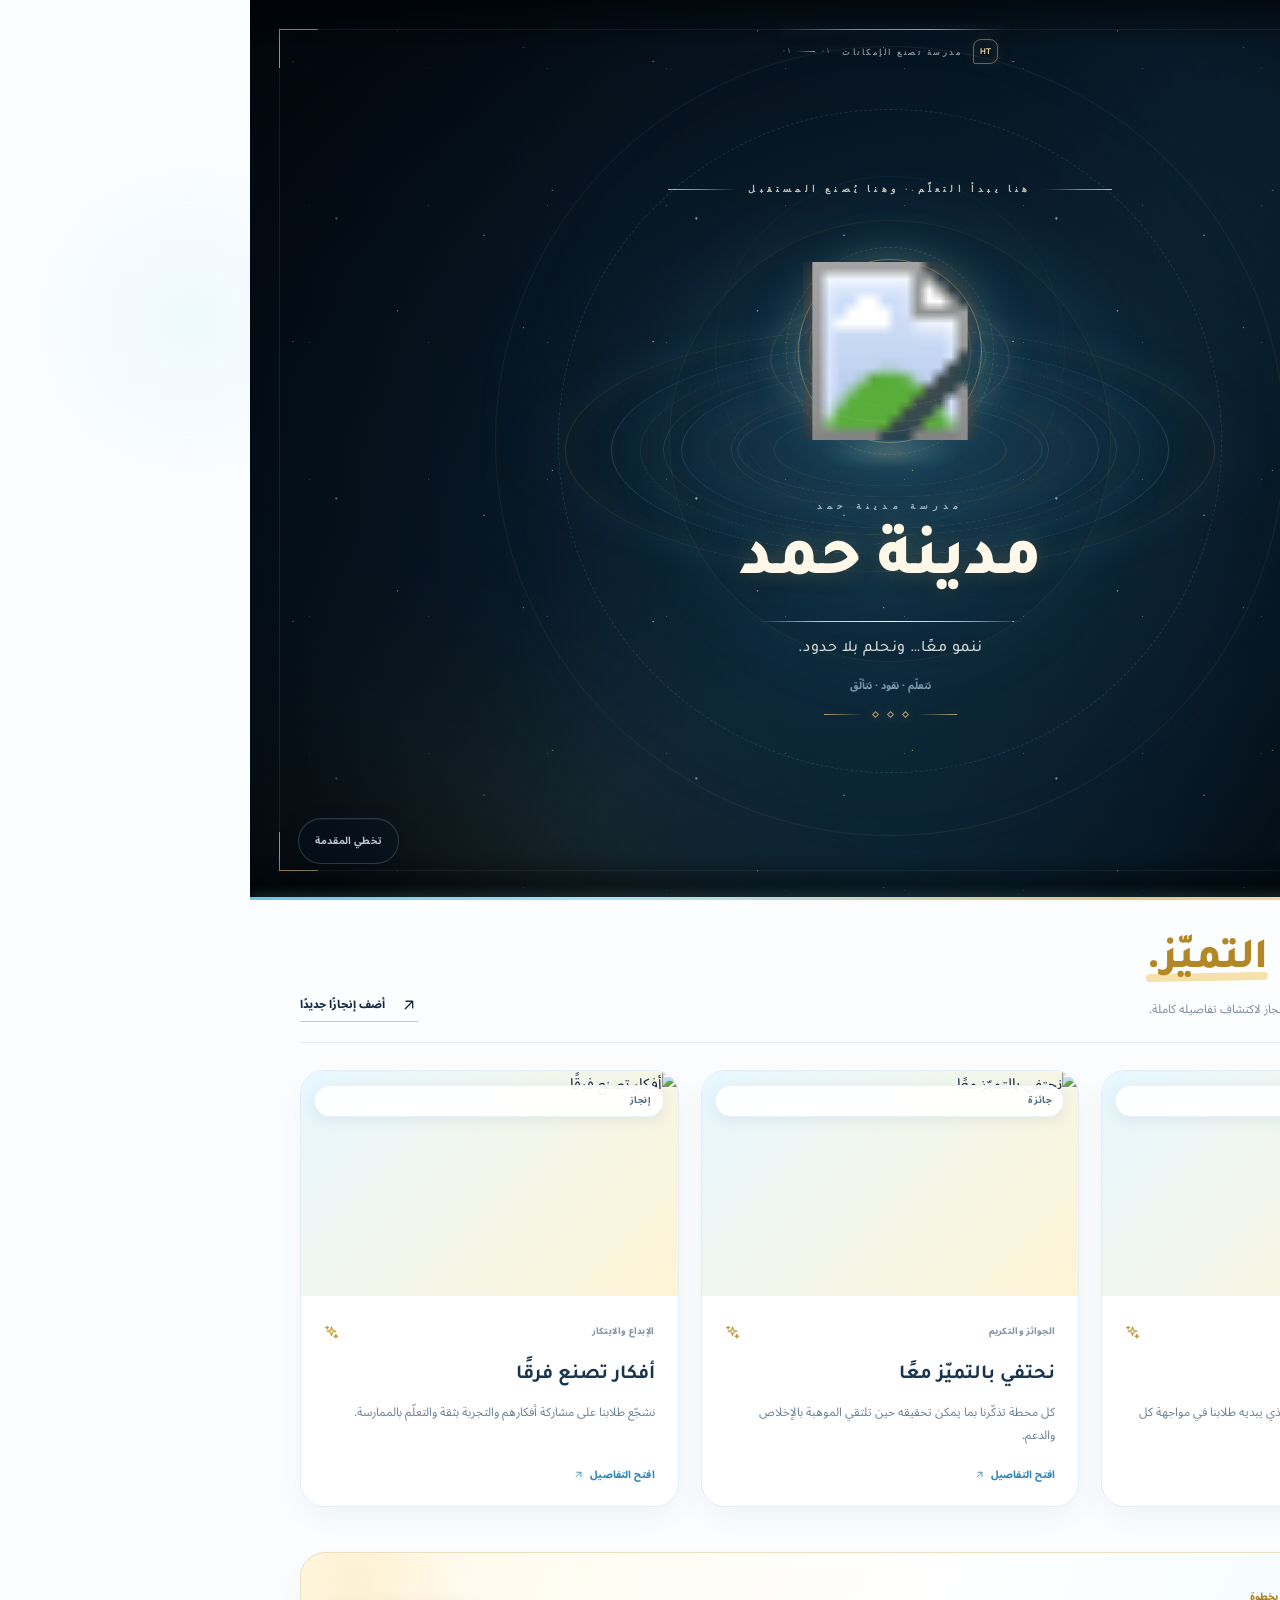
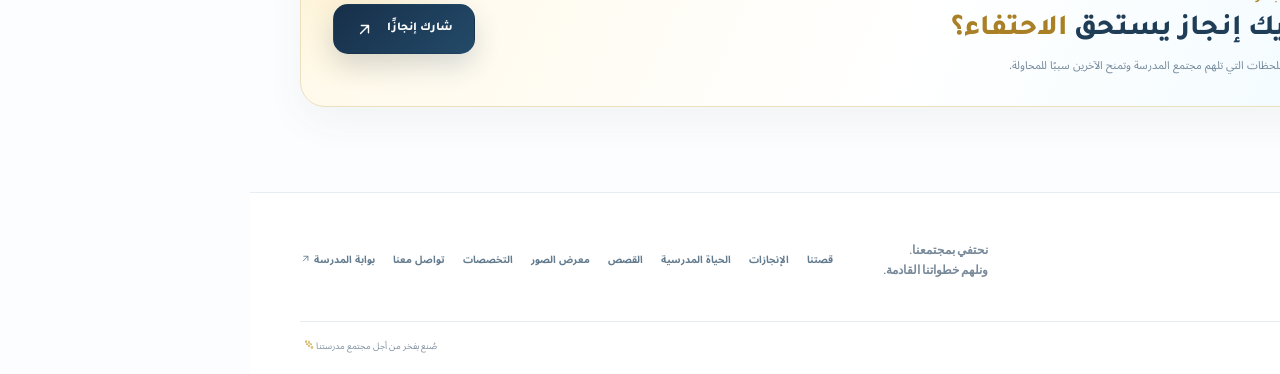
==== commit 87d17a70: "Bust cached school logo asset URL" ====
--- a/achievements.html
+++ b/achievements.html
@@ -10,49 +10,116 @@
   <link rel="preconnect" href="https://fonts.gstatic.com" crossorigin>
   <link href="https://fonts.googleapis.com/css2?family=Noto+Sans+Arabic:wght@400;500;600;700;800&family=Tajawal:wght@400;500;700;800&family=DM+Sans:wght@400;500;600;700&family=Manrope:wght@400;500;600;700;800&display=swap" rel="stylesheet">
   <link rel="stylesheet" href="styles.css">
+  <link rel="stylesheet" href="cinematic-intro.css">
   <script src="https://cdn.jsdelivr.net/npm/@supabase/supabase-js@2"></script>
   <script src="config.js"></script>
+  <script src="icons.js" defer></script>
   <script src="language.js" defer></script>
   <script src="app.js" defer></script>
+  <script src="cinematic-intro.js" defer></script>
+  <link rel="stylesheet" href="mobile.css">
 </head>
 <body data-page="achievements">
   <div class="ambient ambient-one" aria-hidden="true"></div><div class="ambient ambient-two" aria-hidden="true"></div>
   <header class="site-header">
     <a class="brand" href="index.html" aria-label="الصفحة الرئيسية لمدرسة مدينة حمد">
-      <span class="brand-mark"><img class="brand-logo-image" src="assets/hamad-town-logo.svg" alt="شعار مدرسة مدينة حمد"></span>
+      <span class="brand-mark"><img class="brand-logo-image" src="assets/hamad-town-logo.svg?v=20261110-crest" alt="" aria-hidden="true"></span>
       <span class="brand-copy"><strong>مدينة حمد</strong><small>المدرسة · ننمو معًا</small></span>
     </a>
     <button class="menu-toggle" id="menuToggle" aria-label="فتح القائمة" aria-expanded="false"><span></span><span></span></button>
     <nav class="main-nav" id="mainNav" aria-label="القائمة الرئيسية">
-      <a href="story.html"><span class="nav-icon" aria-hidden="true">⌂</span> قصتنا</a>
-      <a href="achievements.html"><span class="nav-icon" aria-hidden="true">✦</span> الإنجازات</a>
-      <a href="school-life.html"><span class="nav-icon" aria-hidden="true">✳</span> الحياة المدرسية</a>
-      <a href="stories.html"><span class="nav-icon" aria-hidden="true">▤</span> القصص</a>
-      <a href="gallery.html"><span class="nav-icon" aria-hidden="true">▧</span> معرض الصور</a>
+            <a href="index.html"><span class="nav-icon" aria-hidden="true" data-icon="school"></span> الصفحة الرئيسية</a>
+<a href="story.html"><span class="nav-icon" aria-hidden="true" data-icon="home"></span> قصتنا</a>
+      <a href="achievements.html"><span class="nav-icon" aria-hidden="true" data-icon="trophy"></span> الإنجازات</a>
+      <a href="specializations.html"><span class="nav-icon" aria-hidden="true" data-icon="graduation-cap"></span> Specializations</a>
+      <a href="school-life.html"><span class="nav-icon" aria-hidden="true" data-icon="calendar-days"></span> الحياة المدرسية</a>
+      <a href="stories.html"><span class="nav-icon" aria-hidden="true" data-icon="book-open"></span> القصص</a>
+      <a href="gallery.html"><span class="nav-icon" aria-hidden="true" data-icon="images"></span> معرض الصور</a>
+      <a href="contact.html"><span class="nav-icon" aria-hidden="true" data-icon="message-circle"></span> تواصل معنا</a>
     </nav>
-    <div class="header-actions"><button class="language-toggle" id="languageToggle" type="button" aria-label="تغيير اللغة إلى الإنجليزية" lang="en">English</button><a class="nav-cta" href="admin.html">بوابة المدرسة <span>↗</span></a></div>
+    <div class="header-actions"><button class="language-toggle" id="languageToggle" type="button" aria-label="تغيير اللغة إلى الإنجليزية" lang="en">English</button></div>
   </header>
   <main class="inner-page-main">
-    <section class="section-shell standalone-hero">
-      <a class="back-home-link" href="index.html"><span aria-hidden="true">←</span> العودة إلى الصفحة الرئيسية</a>
-      <div class="standalone-hero-grid">
+    <section class="section-shell standalone-hero achievements-hero">
+      <a class="back-home-link" href="index.html"><span aria-hidden="true" class="ui-icon-inline" data-icon="arrow-left"></span> العودة إلى الصفحة الرئيسية</a>
+      <div class="standalone-hero-grid achievements-hero-grid">
         <div class="standalone-hero-copy reveal">
-          <div class="eyebrow"><span class="live-dot"></span> نفخر بكل خطوة</div>
-          <h1>إنجازات تروي<br><em>حكاية التميّز.</em></h1>
-          <p class="standalone-description">هنا نحتفي بإنجازات الطلاب والجوائز والمبادرات التي تستحق أن تُروى. كل بطاقة تُنشر من خلال بوابة المدرسة.</p>
-          <div class="standalone-hero-actions"><a class="button button-dark" href="school-life.html">استكشف القسم التالي <span>↗</span></a></div>
+          <div class="eyebrow achievements-eyebrow"><span class="live-dot"></span> كل إنجاز له حكاية</div>
+          <span class="achievement-hero-kicker"><span class="ui-icon-inline" data-icon="sparkles" aria-hidden="true"></span> نحتفي بالموهبة والمثابرة</span>
+          <h1>من الاجتهاد،<br><em>إلى إنجاز نفتخر به.</em></h1>
+          <p class="standalone-description">وراء كل إنجاز فكرة، وجهد، وخطوات من المثابرة. هنا نحتفي بطلابنا وباللحظات التي تذكّرنا أن الطموح يكبر حين يجد الدعم والفرصة.</p>
+          <div class="standalone-hero-actions achievements-hero-actions">
+            <a class="button button-dark" href="#achievementWall">اكتشف إنجازاتنا <span class="ui-icon-inline" data-icon="arrow-down-right" aria-hidden="true"></span></a>
+            <a class="button button-outline" href="admin.html"><span class="ui-icon-inline" data-icon="plus" aria-hidden="true"></span> شارك إنجازًا</a>
+          </div>
+          <div class="achievement-hero-values">
+            <span class="achievement-value-icon" data-icon="users" aria-hidden="true"></span>
+            <span><b>كل خطوة تستحق الاحتفاء</b><small>الموهبة · المثابرة · العمل الجماعي</small></span>
+            <span class="achievement-value-seal" data-icon="badge-check" aria-hidden="true"></span>
+          </div>
         </div>
-        <div class="standalone-hero-art reveal reveal-delay"><div class="standalone-icon-wrap"><span class="standalone-icon">✦</span><span class="standalone-orbit orbit-a"></span><span class="standalone-orbit orbit-b"></span><span class="standalone-float float-one">✦</span><span class="standalone-float float-two">✳</span></div><span class="standalone-art-caption">مدرسة مدينة حمد · ننمو معًا</span></div>
+        <div class="standalone-hero-art achievements-hero-art reveal reveal-delay">
+          <div class="achievement-art-stage" role="img" aria-label="كأس ذهبي يرمز إلى الإنجاز والتميّز">
+            <div class="achievement-art-grid" aria-hidden="true"></div>
+            <span class="achievement-art-orbit achievement-orbit-a" aria-hidden="true"></span>
+            <span class="achievement-art-orbit achievement-orbit-b" aria-hidden="true"></span>
+            <span class="achievement-art-orbit achievement-orbit-c" aria-hidden="true"></span>
+            <span class="achievement-art-star achievement-star-one" data-icon="sparkles" aria-hidden="true"></span>
+            <span class="achievement-art-star achievement-star-two" data-icon="star" aria-hidden="true"></span>
+            <span class="achievement-art-star achievement-star-three" data-icon="sparkles" aria-hidden="true"></span>
+            <div class="achievement-trophy-pedestal">
+              <span class="achievement-trophy-halo" aria-hidden="true"></span>
+              <span class="achievement-trophy-icon" data-icon="trophy" aria-hidden="true"></span>
+              <span class="achievement-trophy-label">EXCELLENCE <i></i> GROWTH</span>
+            </div>
+            <div class="achievement-art-badge achievement-badge-left">
+              <span class="achievement-badge-icon" data-icon="medal" aria-hidden="true"></span>
+              <span><small>جهد يُثمر</small><b>إنجاز يستحق الفخر</b></span>
+            </div>
+            <div class="achievement-art-badge achievement-badge-right">
+              <span class="achievement-badge-icon achievement-badge-icon-blue" data-icon="target" aria-hidden="true"></span>
+              <span><small>خطوة بعد خطوة</small><b>نحو آفاق جديدة</b></span>
+            </div>
+            <span class="achievement-art-caption-chip"><span data-icon="sparkles" aria-hidden="true"></span> DREAM <i></i> TRY <i></i> ACHIEVE</span>
+          </div>
+          <span class="standalone-art-caption achievements-art-caption"><span class="achievement-caption-pulse"></span> نحتفي بالرحلة قبل الوصول</span>
+        </div>
       </div>
     </section>
-    <section class="section-shell standalone-content">
-      <div class="content-page-heading"><span class="mini-label">إنجازات الطلاب والجوائز</span><a class="underlined-link" href="admin.html">أضف إنجازًا جديدًا <span>↗</span></a></div>
+    <section class="section-shell achievements-pillars" aria-label="قيم الإنجاز">
+      <article class="achievement-pillar achievement-pillar-blue reveal">
+        <span class="achievement-pillar-icon" data-icon="lightbulb" aria-hidden="true"></span>
+        <div><small>٠١ / الفكرة</small><h2>نبدأ بالفضول</h2><p>كل اكتشاف كبير يبدأ بسؤال وشجاعة التجربة.</p></div>
+      </article>
+      <article class="achievement-pillar achievement-pillar-gold reveal">
+        <span class="achievement-pillar-icon" data-icon="medal" aria-hidden="true"></span>
+        <div><small>٠٢ / المثابرة</small><h2>نواصل المحاولة</h2><p>الجهد والتعلّم من التجربة يصنعان التقدّم.</p></div>
+      </article>
+      <article class="achievement-pillar achievement-pillar-lilac reveal">
+        <span class="achievement-pillar-icon" data-icon="users" aria-hidden="true"></span>
+        <div><small>٠٣ / الأثر</small><h2>ننجح معًا</h2><p>نشجّع بعضنا ونحتفي بإنجازات مجتمعنا.</p></div>
+      </article>
+    </section>
+    <section class="section-shell standalone-content achievements-wall" id="achievementWall" aria-labelledby="achievementWallTitle">
+      <div class="achievement-wall-heading reveal">
+        <div>
+          <span class="achievement-section-kicker"><span class="ui-icon-inline" data-icon="trophy" aria-hidden="true"></span> قاعة الإنجازات</span>
+          <h2 id="achievementWallTitle">لحظات من <em>التميّز.</em></h2>
+          <p>كل بطاقة حكاية تستحق أن تُروى. افتح أي إنجاز لاكتشاف تفاصيله كاملة.</p>
+        </div>
+        <a class="underlined-link" href="admin.html">أضف إنجازًا جديدًا <span class="ui-icon-inline" data-icon="arrow-up-right" aria-hidden="true"></span></a>
+      </div>
       <div class="card-grid achievements-grid" id="achievementGrid" aria-live="polite"><div class="loading-state">جارٍ تحميل الإنجازات…</div></div>
+    </section>
+    <section class="section-shell achievement-bottom-cta reveal">
+      <span class="achievement-cta-art" data-icon="sparkles" aria-hidden="true"></span>
+      <div><span class="achievement-section-kicker">كل قصة نجاح تبدأ بخطوة</span><h2>هل لديك إنجاز يستحق <em>الاحتفاء؟</em></h2><p>ساعدنا في توثيق اللحظات التي تلهم مجتمع المدرسة وتمنح الآخرين سببًا للمحاولة.</p></div>
+      <a class="button button-dark" href="admin.html">شارك إنجازًا <span class="ui-icon-inline" data-icon="arrow-up-right" aria-hidden="true"></span></a>
     </section>
   </main>
   <footer class="site-footer">
-    <div class="footer-main section-shell"><a class="brand brand-footer" href="index.html"><span class="brand-mark"><img class="brand-logo-image" src="assets/hamad-town-logo.svg" alt="شعار مدرسة مدينة حمد"></span><span class="brand-copy"><strong>مدينة حمد</strong><small>المدرسة · ننمو معًا</small></span></a><p>نحتفي بمجتمعنا.<br>ونلهم خطواتنا القادمة.</p><div class="footer-links"><a href="story.html">قصتنا</a><a href="achievements.html">الإنجازات</a><a href="school-life.html">الحياة المدرسية</a><a href="stories.html">القصص</a><a href="gallery.html">معرض الصور</a><a href="admin.html">بوابة المدرسة ↗</a></div></div>
-    <div class="footer-bottom section-shell"><span>© <span id="yearNow"></span> مدرسة مدينة حمد</span><span>صُنع بفخر من أجل مجتمع مدرستنا <b>✦</b></span></div>
+    <div class="footer-main section-shell"><a class="brand brand-footer" href="index.html"><span class="brand-mark"><img class="brand-logo-image" src="assets/hamad-town-logo.svg?v=20261110-crest" alt="" aria-hidden="true"></span><span class="brand-copy"><strong>مدينة حمد</strong><small>المدرسة · ننمو معًا</small></span></a><p>نحتفي بمجتمعنا.<br>ونلهم خطواتنا القادمة.</p><div class="footer-links"><a href="story.html">قصتنا</a><a href="achievements.html">الإنجازات</a><a href="school-life.html">الحياة المدرسية</a><a href="stories.html">القصص</a><a href="gallery.html">معرض الصور</a><a href="specializations.html">Specializations</a><a href="contact.html">تواصل معنا</a><a href="admin.html">بوابة المدرسة <span class="ui-icon-inline" data-icon="arrow-up-right" aria-hidden="true"></span></a></div></div>
+    <div class="footer-bottom section-shell"><span>© <span id="yearNow"></span> مدرسة مدينة حمد</span><span>صُنع بفخر من أجل مجتمع مدرستنا <b class="ui-icon-inline" data-icon="sparkles" aria-hidden="true"></b></span></div>
   </footer>
   <div class="toast" id="siteToast" role="status" aria-live="polite"></div>
 </body>
--- a/styles.css
+++ b/styles.css
@@ -3225,13 +3225,13 @@
 }
 
 
-/* OFFICIAL HAMAD TOWN LOGO — traced from the exact user-supplied red H mark, on a transparent background. */
+/* OFFICIAL HAMAD TOWN SCHOOL CREST */
 .brand-mark {
   position: relative;
   top: -8px;
-  width: 34px;
-  height: 41px;
-  flex: 0 0 34px;
+  width: 44px;
+  height: 44px;
+  flex: 0 0 44px;
   display: grid;
   place-items: center;
   overflow: visible;
@@ -3256,12 +3256,11 @@
 }
 .brand-mark i { display: none !important; }
 @media (max-width: 980px) {
-  .brand-mark { width: 32px; height: 39px; flex-basis: 32px; }
+  .brand-mark { width: 42px; height: 42px; flex-basis: 42px; }
 }
 @media (max-width: 720px) {
-  .brand-mark { width: 29px; height: 37px; flex-basis: 29px; }
-}
-
+  .brand-mark { width: 38px; height: 39px; flex-basis: 38px; }
+}
 
 /* HOMEPAGE — latest achievements showcase */
 .latest-achievements-section {
--- a/cinematic-intro.css
+++ b/cinematic-intro.css
@@ -0,0 +1,1527 @@
+body.cinema-intro-active { overflow:hidden !important; height:100vh; }
+
+/* Cinematic school welcome — original, CSS-driven intro. */
+.cinema-intro {
+  --cinema-gold:#dfbd72;
+  --cinema-blue:#8cd5f1;
+  position:fixed;
+  z-index:99999;
+  inset:0;
+  display:grid;
+  min-height:100vh;
+  min-height:100dvh;
+  place-items:center;
+  overflow:hidden;
+  isolation:isolate;
+  background:
+    radial-gradient(ellipse at 50% 48%,rgba(31,75,100,.56) 0%,rgba(10,29,45,.35) 34%,transparent 67%),
+    radial-gradient(ellipse at 50% 110%,rgba(31,105,137,.22),transparent 55%),
+    linear-gradient(145deg,#06111e 0%,#0b2031 48%,#06111e 100%);
+  color:#fff;
+  opacity:1;
+  visibility:visible;
+  transition:opacity 1s ease,visibility 1s ease;
+  contain:layout paint;
+}
+.cinema-intro[hidden] { display:none !important; }
+.cinema-intro::before,
+.cinema-intro::after {
+  content:"";
+  position:absolute;
+  z-index:-1;
+  inset:0;
+  pointer-events:none;
+}
+.cinema-intro::before {
+  opacity:.32;
+  background-image:
+    linear-gradient(rgba(142,198,220,.055) 1px,transparent 1px),
+    linear-gradient(90deg,rgba(142,198,220,.055) 1px,transparent 1px);
+  background-size:68px 68px;
+  mask-image:radial-gradient(ellipse at center,#000 0%,transparent 75%);
+  animation:cinema-grid-drift 18s linear infinite;
+}
+.cinema-intro::after {
+  background:radial-gradient(ellipse at center,transparent 26%,rgba(1,8,15,.34) 72%,rgba(1,7,13,.86) 100%);
+}
+.cinema-intro.is-exiting {
+  opacity:0;
+  visibility:hidden;
+  pointer-events:none;
+}
+.cinema-letterbox {
+  position:absolute;
+  z-index:7;
+  inset-inline:0;
+  height:clamp(20px,5vh,52px);
+  background:linear-gradient(180deg,rgba(0,0,0,.46),transparent);
+  pointer-events:none;
+}
+.cinema-letterbox-top { top:0; }
+.cinema-letterbox-bottom {
+  bottom:0;
+  transform:rotate(180deg);
+}
+.cinema-stars,
+.cinema-stars::before,
+.cinema-stars::after {
+  position:absolute;
+  inset:0;
+  pointer-events:none;
+}
+.cinema-stars {
+  z-index:-1;
+  opacity:.75;
+  background-image:
+    radial-gradient(1px 1px at 12% 22%,rgba(255,255,255,.8) 50%,transparent 100%),
+    radial-gradient(1px 1px at 76% 17%,rgba(210,237,255,.75) 50%,transparent 100%),
+    radial-gradient(1px 1px at 84% 68%,rgba(255,224,167,.75) 50%,transparent 100%),
+    radial-gradient(1.5px 1.5px at 24% 78%,rgba(255,255,255,.8) 50%,transparent 100%),
+    radial-gradient(1px 1px at 65% 84%,rgba(181,226,249,.8) 50%,transparent 100%),
+    radial-gradient(1px 1px at 41% 11%,rgba(255,255,255,.75) 50%,transparent 100%);
+  background-size:360px 280px;
+  animation:cinema-star-drift 24s linear infinite;
+}
+.cinema-stars::before {
+  content:"";
+  opacity:.4;
+  background-image:radial-gradient(1px 1px at 50% 50%,rgba(255,255,255,.9) 50%,transparent 100%);
+  background-size:119px 137px;
+  animation:cinema-star-twinkle 3.4s ease-in-out infinite alternate;
+}
+.cinema-aurora {
+  position:absolute;
+  z-index:-1;
+  width:min(75vw,850px);
+  height:min(65vw,640px);
+  border-radius:50%;
+  filter:blur(65px);
+  opacity:.18;
+  pointer-events:none;
+}
+.cinema-aurora-blue {
+  top:-27%;
+  inset-inline-start:-24%;
+  background:radial-gradient(ellipse,#2a8bb7 0%,transparent 68%);
+  animation:cinema-aurora-float 9s ease-in-out infinite alternate;
+}
+.cinema-aurora-gold {
+  bottom:-38%;
+  inset-inline-end:-19%;
+  background:radial-gradient(ellipse,#b5893c 0%,transparent 70%);
+  animation:cinema-aurora-float 11s ease-in-out infinite alternate-reverse;
+}
+.cinema-light-beam {
+  position:absolute;
+  z-index:0;
+  top:-55%;
+  left:-30%;
+  width:34vw;
+  min-width:180px;
+  height:210%;
+  opacity:0;
+  transform:rotate(26deg);
+  background:linear-gradient(90deg,transparent,rgba(134,210,238,.035) 34%,rgba(224,196,135,.17) 50%,rgba(134,210,238,.035) 66%,transparent);
+  filter:blur(10px);
+  animation:cinema-light-travel 5.9s .9s ease-in-out both;
+  pointer-events:none;
+}
+.cinema-orbit {
+  position:absolute;
+  z-index:0;
+  top:50%;
+  left:50%;
+  width:min(78vw,590px);
+  aspect-ratio:1;
+  border:1px solid rgba(202,184,135,.11);
+  border-radius:50%;
+  transform:translate(-50%,-50%) rotateX(68deg);
+  box-shadow:0 0 80px rgba(93,174,208,.055),inset 0 0 65px rgba(211,175,104,.035);
+  pointer-events:none;
+}
+.cinema-orbit::before,
+.cinema-orbit::after {
+  content:"";
+  position:absolute;
+  inset:8%;
+  border:1px solid rgba(133,208,235,.15);
+  border-radius:50%;
+}
+.cinema-orbit::after {
+  inset:18%;
+  border-color:rgba(222,187,111,.13);
+}
+.cinema-orbit-two {
+  width:min(58vw,430px);
+  border-style:dashed;
+  border-color:rgba(123,202,231,.12);
+  animation:cinema-orbit-turn 24s linear infinite;
+}
+.cinema-particles {
+  position:absolute;
+  z-index:1;
+  inset:0;
+  pointer-events:none;
+}
+.cinema-particle {
+  position:absolute;
+  top:var(--py);
+  left:var(--px);
+  width:var(--ps,3px);
+  height:var(--ps,3px);
+  border-radius:50%;
+  opacity:0;
+  background:var(--pc,rgba(233,205,147,.9));
+  box-shadow:0 0 9px 2px color-mix(in srgb,var(--pc,rgba(233,205,147,.9)) 54%,transparent);
+  animation:cinema-particle-rise var(--pd,4.7s) var(--delay,0s) ease-out infinite;
+}
+.cinema-content {
+  position:relative;
+  z-index:3;
+  display:flex;
+  width:min(92vw,760px);
+  flex-direction:column;
+  align-items:center;
+  justify-content:center;
+  padding:48px 18px 76px;
+  text-align:center;
+}
+.cinema-eyebrow {
+  display:flex;
+  align-items:center;
+  gap:12px;
+  margin:0 0 28px;
+  opacity:0;
+  color:rgba(223,211,183,.82);
+  font:700 9px/1.4 "Manrope","DM Sans",sans-serif;
+  letter-spacing:clamp(2px,.42vw,4.2px);
+  animation:cinema-eyebrow-enter 1s .28s ease forwards;
+}
+.cinema-eyebrow::before,
+.cinema-eyebrow::after {
+  content:"";
+  width:clamp(22px,5vw,58px);
+  height:1px;
+  background:linear-gradient(90deg,transparent,rgba(219,187,119,.72));
+}
+.cinema-eyebrow::after { transform:rotate(180deg); }
+.cinema-emblem-stage {
+  position:relative;
+  display:grid;
+  width:clamp(145px,20vw,205px);
+  height:clamp(178px,24vw,246px);
+  place-items:center;
+  margin-bottom:20px;
+  perspective:900px;
+}
+.cinema-emblem-halo {
+  position:absolute;
+  width:clamp(130px,18vw,187px);
+  aspect-ratio:1;
+  border:1px solid rgba(224,191,117,.48);
+  border-radius:50%;
+  opacity:0;
+  box-shadow:0 0 26px rgba(212,175,91,.19),inset 0 0 35px rgba(98,190,225,.09);
+  animation:cinema-halo-open 1.55s .25s cubic-bezier(.16,.8,.24,1) forwards,cinema-halo-breathe 3.6s 1.8s ease-in-out infinite;
+}
+.cinema-emblem-halo::before,
+.cinema-emblem-halo::after {
+  content:"";
+  position:absolute;
+  inset:10px;
+  border:1px solid rgba(123,204,232,.22);
+  border-radius:50%;
+}
+.cinema-emblem-halo::after {
+  inset:-9px;
+  border-color:rgba(219,188,122,.17);
+  border-style:dashed;
+  transform:rotate(-28deg);
+}
+.cinema-emblem-light {
+  position:absolute;
+  width:clamp(165px,22vw,232px);
+  height:clamp(165px,22vw,232px);
+  border-radius:50%;
+  opacity:0;
+  background:radial-gradient(circle,rgba(224,187,109,.15) 0%,rgba(78,173,212,.08) 36%,transparent 71%);
+  filter:blur(6px);
+  animation:cinema-emblem-glow 1.8s .72s ease forwards;
+}
+.cinema-emblem {
+  position:relative;
+  z-index:2;
+  display:block;
+  width:auto;
+  height:clamp(117px,17vw,166px);
+  max-width:100%;
+  object-fit:contain;
+  opacity:0;
+  filter:drop-shadow(0 0 8px rgba(226,106,68,.17)) drop-shadow(0 12px 25px rgba(0,0,0,.34));
+  clip-path:inset(100% 0 0 0);
+  transform:translateY(23px) rotateY(-19deg) scale(.86);
+  animation:cinema-logo-reveal 1.75s .67s cubic-bezier(.16,.82,.24,1) forwards,cinema-logo-float 4.8s 2.5s ease-in-out infinite;
+}
+.cinema-title-wrap {
+  position:relative;
+  margin-top:1px;
+  opacity:0;
+  transform:translateY(19px);
+  filter:blur(9px);
+  animation:cinema-title-reveal 1.2s 2.03s cubic-bezier(.17,.75,.25,1) forwards;
+}
+.cinema-school-label {
+  display:block;
+  margin-bottom:9px;
+  color:rgba(206,220,229,.69);
+  font:700 9px/1.5 "Manrope","DM Sans",sans-serif;
+  letter-spacing:clamp(2.5px,.55vw,5px);
+}
+.cinema-school-name {
+  margin:0;
+  color:#fff8e8;
+  font:800 clamp(39px,7.3vw,69px)/1.18 "Tajawal","Noto Sans Arabic",sans-serif;
+  letter-spacing:-1.2px;
+  text-shadow:0 0 30px rgba(218,184,117,.13),0 5px 24px rgba(0,0,0,.27);
+}
+html[lang="en"] .cinema-school-name {
+  font:800 clamp(35px,6.8vw,65px)/1.15 "Manrope","DM Sans",sans-serif;
+  letter-spacing:clamp(2px,.8vw,7px);
+}
+.cinema-title-rule {
+  position:relative;
+  width:min(240px,58vw);
+  height:1px;
+  margin:18px auto 14px;
+  overflow:hidden;
+  background:rgba(224,195,137,.18);
+}
+.cinema-title-rule::after {
+  content:"";
+  position:absolute;
+  inset:0;
+  background:linear-gradient(90deg,transparent,#e6c57e,#b7e6f6,transparent);
+  transform:translateX(-110%);
+  animation:cinema-rule-draw 1.2s 2.68s ease forwards;
+}
+.cinema-tagline {
+  margin:0;
+  color:rgba(224,234,240,.76);
+  font:500 clamp(12px,1.7vw,15px)/1.8 "Tajawal","DM Sans",sans-serif;
+  letter-spacing:.5px;
+  opacity:0;
+  animation:cinema-tagline-enter 1s 2.78s ease forwards;
+}
+.cinema-ornament {
+  display:flex;
+  align-items:center;
+  gap:10px;
+  margin-top:21px;
+  color:rgba(211,184,127,.65);
+  opacity:0;
+  animation:cinema-eyebrow-enter 1s 3.15s ease forwards;
+}
+.cinema-ornament span {
+  width:4px;
+  height:4px;
+  border:1px solid currentColor;
+  transform:rotate(45deg);
+}
+.cinema-ornament i {
+  width:28px;
+  height:1px;
+  background:linear-gradient(90deg,transparent,currentColor);
+}
+.cinema-ornament i:last-child { transform:rotate(180deg); }
+.cinema-controls {
+  position:absolute;
+  z-index:8;
+  right:clamp(18px,4vw,48px);
+  bottom:clamp(22px,5vh,44px);
+  left:clamp(18px,4vw,48px);
+  display:flex;
+  align-items:center;
+  justify-content:space-between;
+  gap:14px;
+  opacity:0;
+  animation:cinema-controls-enter .8s 3.2s ease forwards;
+}
+.cinema-sound-button,
+.cinema-skip-button {
+  display:inline-flex;
+  min-height:42px;
+  align-items:center;
+  justify-content:center;
+  gap:10px;
+  border:1px solid rgba(220,202,163,.25);
+  border-radius:999px;
+  background:rgba(9,28,43,.55);
+  color:rgba(245,248,250,.9);
+  font:700 10px/1.2 "Noto Sans Arabic","DM Sans",sans-serif;
+  cursor:pointer;
+  backdrop-filter:blur(12px);
+  -webkit-backdrop-filter:blur(12px);
+  transition:background .25s,border-color .25s,color .25s,transform .25s;
+}
+.cinema-sound-button {
+  min-width:148px;
+  padding:0 17px;
+  border-color:rgba(223,189,114,.48);
+  background:linear-gradient(135deg,rgba(115,87,39,.28),rgba(22,64,83,.42));
+  color:#f1ddb1;
+  box-shadow:0 0 24px rgba(201,166,94,.075);
+}
+.cinema-sound-button:hover,
+.cinema-skip-button:hover {
+  transform:translateY(-2px);
+  border-color:rgba(226,199,143,.72);
+  background:rgba(26,61,78,.74);
+}
+.cinema-sound-icon {
+  display:grid;
+  width:18px;
+  height:18px;
+  place-items:center;
+  font-size:14px;
+}
+.cinema-sound-button.is-playing .cinema-sound-icon {
+  animation:cinema-sound-pulse .9s ease-in-out infinite alternate;
+}
+.cinema-skip-button {
+  padding:0 16px;
+  border-color:rgba(207,222,231,.14);
+  color:rgba(217,227,234,.72);
+}
+.cinema-progress {
+  position:absolute;
+  z-index:8;
+  right:0;
+  bottom:0;
+  left:0;
+  height:2px;
+  background:rgba(255,255,255,.08);
+}
+.cinema-progress::after {
+  content:"";
+  display:block;
+  width:100%;
+  height:100%;
+  background:linear-gradient(90deg,#5bafd3,#e1c17b,#fff0cc);
+  transform:scaleX(0);
+  transform-origin:left;
+  animation:cinema-progress-run 8.7s linear forwards;
+}
+html[dir="rtl"] .cinema-progress::after { transform-origin:right; }
+@keyframes cinema-grid-drift { to { background-position:68px 68px; } }
+@keyframes cinema-star-drift { to { background-position:360px -280px; } }
+@keyframes cinema-star-twinkle { from { opacity:.22; } to { opacity:.76; } }
+@keyframes cinema-aurora-float { from { transform:translate3d(-2%,1%,0) scale(.94); } to { transform:translate3d(4%,-3%,0) scale(1.08); } }
+@keyframes cinema-light-travel {
+  0% { opacity:0; transform:translateX(-15vw) rotate(26deg); }
+  22% { opacity:.9; }
+  75% { opacity:.55; }
+  100% { opacity:0; transform:translateX(165vw) rotate(26deg); }
+}
+@keyframes cinema-orbit-turn { to { transform:translate(-50%,-50%) rotateX(68deg) rotate(360deg); } }
+@keyframes cinema-particle-rise {
+  0% { opacity:0; transform:translate3d(0,22px,0) scale(.55); }
+  20% { opacity:.85; }
+  80% { opacity:.6; }
+  100% { opacity:0; transform:translate3d(var(--drift,18px),-105px,0) scale(0); }
+}
+@keyframes cinema-eyebrow-enter { from { opacity:0; filter:blur(5px); transform:translateY(10px); } to { opacity:1; filter:blur(0); transform:translateY(0); } }
+@keyframes cinema-halo-open {
+  0% { opacity:0; transform:scale(.35) rotate(-55deg); }
+  65% { opacity:.9; }
+  100% { opacity:.7; transform:scale(1) rotate(0); }
+}
+@keyframes cinema-halo-breathe { 0%,100% { box-shadow:0 0 24px rgba(212,175,91,.16),inset 0 0 28px rgba(98,190,225,.06); } 50% { box-shadow:0 0 38px rgba(212,175,91,.27),inset 0 0 42px rgba(98,190,225,.13); } }
+@keyframes cinema-emblem-glow { from { opacity:0; transform:scale(.52); } to { opacity:1; transform:scale(1); } }
+@keyframes cinema-logo-reveal {
+  0% { opacity:0; clip-path:inset(100% 0 0 0); transform:translateY(23px) rotateY(-19deg) scale(.86); }
+  65% { opacity:1; clip-path:inset(0 0 0 0); }
+  100% { opacity:1; clip-path:inset(0 0 0 0); transform:translateY(0) rotateY(0) scale(1); }
+}
+@keyframes cinema-logo-float { 0%,100% { transform:translateY(0) scale(1); } 50% { transform:translateY(-5px) scale(1.012); } }
+@keyframes cinema-title-reveal { to { opacity:1; transform:translateY(0); filter:blur(0); } }
+@keyframes cinema-rule-draw { to { transform:translateX(0); } }
+@keyframes cinema-tagline-enter { from { opacity:0; transform:translateY(7px); letter-spacing:2px; } to { opacity:1; transform:translateY(0); letter-spacing:.5px; } }
+@keyframes cinema-controls-enter { to { opacity:1; } }
+@keyframes cinema-progress-run { to { transform:scaleX(1); } }
+@keyframes cinema-sound-pulse { from { opacity:.65; transform:scale(.9); } to { opacity:1; transform:scale(1.1); } }
+@media (max-width:600px) {
+  .cinema-content { width:100%; padding-inline:12px; padding-bottom:65px; }
+  .cinema-eyebrow { margin-bottom:22px; font-size:8px; }
+  .cinema-emblem-stage { margin-bottom:13px; }
+  .cinema-school-name { font-size:clamp(37px,10vw,53px); }
+  html[lang="en"] .cinema-school-name { font-size:clamp(32px,8.5vw,48px); }
+  .cinema-tagline { max-width:290px; font-size:12px; }
+  .cinema-controls { right:14px; left:14px; bottom:19px; gap:8px; }
+  .cinema-sound-button { min-width:0; padding-inline:13px; font-size:9px; }
+  .cinema-skip-button { padding-inline:13px; font-size:9px; }
+  .cinema-orbit { width:92vw; }
+  .cinema-orbit-two { width:74vw; }
+}
+@media (prefers-reduced-motion:reduce) {
+  .cinema-intro::before,
+  .cinema-stars,
+  .cinema-stars::before,
+  .cinema-aurora,
+  .cinema-light-beam,
+  .cinema-orbit,
+  .cinema-particle,
+  .cinema-emblem-halo,
+  .cinema-emblem-light,
+  .cinema-emblem,
+  .cinema-eyebrow,
+  .cinema-title-wrap,
+  .cinema-title-rule::after,
+  .cinema-tagline,
+  .cinema-ornament,
+  .cinema-controls,
+  .cinema-progress::after {
+    animation:none !important;
+  }
+  .cinema-eyebrow,
+  .cinema-emblem-halo,
+  .cinema-emblem-light,
+  .cinema-emblem,
+  .cinema-title-wrap,
+  .cinema-tagline,
+  .cinema-ornament,
+  .cinema-controls { opacity:1; filter:none; transform:none; clip-path:none; }
+  .cinema-progress::after { transform:scaleX(1); }
+}
+
+
+
+/* CINEMATIC SIGNATURE UPDATE — precision light, aperture and identity reveal. */
+body.cinema-intro-active {
+  height:100vh;
+  height:100dvh;
+  overscroll-behavior:none;
+}
+
+.cinema-intro {
+  --cinema-gold:#e5c47f;
+  --cinema-blue:#9bdcf3;
+  --cinema-white:#f8f5ed;
+  background:
+    radial-gradient(ellipse at 50% 45%,rgba(38,91,118,.42) 0%,rgba(12,35,52,.28) 34%,transparent 67%),
+    radial-gradient(ellipse at 50% 100%,rgba(35,111,145,.22),transparent 49%),
+    linear-gradient(145deg,#030b14 0%,#081a29 40%,#0a2232 58%,#040d17 100%);
+}
+
+.cinema-intro::before {
+  opacity:.23;
+  background-size:54px 54px;
+  animation:cinema-grid-drift 26s linear infinite;
+}
+
+.cinema-intro::after {
+  background:
+    radial-gradient(ellipse at center,transparent 30%,rgba(1,7,13,.28) 69%,rgba(1,6,12,.9) 100%),
+    linear-gradient(90deg,rgba(2,8,14,.42),transparent 28%,transparent 72%,rgba(2,8,14,.42));
+}
+
+.cinema-frame {
+  position:absolute;
+  z-index:6;
+  inset:clamp(13px,2.3vw,30px);
+  border:1px solid rgba(205,224,233,.09);
+  opacity:0;
+  pointer-events:none;
+  animation:cinema-frame-arrive 1.5s .3s ease forwards;
+}
+
+.cinema-frame-corner {
+  position:absolute;
+  width:clamp(19px,3.2vw,39px);
+  height:clamp(19px,3.2vw,39px);
+  border-color:rgba(226,196,126,.7);
+  border-style:solid;
+  filter:drop-shadow(0 0 9px rgba(225,194,123,.22));
+}
+
+.cinema-frame-corner-one {
+  top:-1px;
+  left:-1px;
+  border-width:1px 0 0 1px;
+}
+
+.cinema-frame-corner-two {
+  top:-1px;
+  right:-1px;
+  border-width:1px 1px 0 0;
+}
+
+.cinema-frame-corner-three {
+  right:-1px;
+  bottom:-1px;
+  border-width:0 1px 1px 0;
+}
+
+.cinema-frame-corner-four {
+  bottom:-1px;
+  left:-1px;
+  border-width:0 0 1px 1px;
+}
+
+.cinema-frame-topline {
+  position:absolute;
+  top:-1px;
+  left:50%;
+  width:min(24vw,230px);
+  height:1px;
+  transform:translateX(-50%);
+  background:linear-gradient(90deg,transparent,rgba(145,210,235,.75),rgba(230,196,126,.9),transparent);
+  box-shadow:0 0 13px rgba(148,213,236,.35);
+}
+
+.cinema-topline {
+  position:absolute;
+  z-index:9;
+  top:clamp(25px,4.3vh,43px);
+  left:50%;
+  display:flex;
+  align-items:center;
+  justify-content:center;
+  gap:11px;
+  width:max-content;
+  max-width:calc(100% - 100px);
+  color:rgba(205,222,231,.62);
+  opacity:0;
+  transform:translate(-50%,-7px);
+  font:800 8px/1.4 "Manrope","DM Sans",sans-serif;
+  letter-spacing:clamp(1.2px,.28vw,2.5px);
+  white-space:nowrap;
+  animation:cinema-topline-arrive .9s .55s ease forwards;
+}
+
+.cinema-topline-mark {
+  display:grid;
+  width:25px;
+  height:25px;
+  place-items:center;
+  border:1px solid rgba(225,195,127,.46);
+  border-radius:8px 8px 8px 2px;
+  color:#f0d69d;
+  font:800 8px/1 "Manrope","DM Sans",sans-serif;
+  letter-spacing:.5px;
+  box-shadow:inset 0 0 13px rgba(225,195,127,.08),0 0 16px rgba(225,195,127,.08);
+}
+
+.cinema-topline-copy {
+  overflow:hidden;
+  text-overflow:ellipsis;
+}
+
+.cinema-topline-index {
+  display:inline-flex;
+  align-items:center;
+  gap:6px;
+  color:rgba(183,211,225,.45);
+  font-size:7px;
+  letter-spacing:1px;
+}
+
+.cinema-topline-index i {
+  display:block;
+  width:17px;
+  height:1px;
+  background:linear-gradient(90deg,rgba(130,198,225,.1),rgba(130,198,225,.8));
+}
+
+.cinema-atmosphere {
+  position:absolute;
+  z-index:1;
+  inset:0;
+  overflow:hidden;
+  pointer-events:none;
+}
+
+.cinema-shooting-star {
+  position:absolute;
+  display:block;
+  width:clamp(65px,10vw,150px);
+  height:1px;
+  opacity:0;
+  transform:rotate(-32deg) scaleX(.25);
+  transform-origin:right center;
+  background:linear-gradient(90deg,transparent,rgba(137,213,239,.12),rgba(215,239,248,.8),transparent);
+  filter:drop-shadow(0 0 5px rgba(150,221,245,.6));
+}
+
+.cinema-shooting-star::after {
+  content:"";
+  position:absolute;
+  right:15%;
+  top:-2px;
+  width:4px;
+  height:4px;
+  border-radius:50%;
+  background:#fff;
+  box-shadow:0 0 9px 3px rgba(154,220,244,.55);
+}
+
+.cinema-shooting-star-one {
+  top:23%;
+  left:8%;
+  animation:cinema-shoot 2.5s .8s ease-out both;
+}
+
+.cinema-shooting-star-two {
+  top:35%;
+  right:9%;
+  width:clamp(45px,7vw,105px);
+  animation:cinema-shoot 2.2s 2.1s ease-out both;
+}
+
+.cinema-shooting-star-three {
+  bottom:23%;
+  left:17%;
+  width:clamp(40px,6vw,90px);
+  animation:cinema-shoot 2.1s 3.15s ease-out both;
+}
+
+.cinema-aperture {
+  position:absolute;
+  z-index:0;
+  top:49%;
+  left:50%;
+  width:min(88vw,790px);
+  aspect-ratio:1;
+  transform:translate(-50%,-50%);
+  pointer-events:none;
+}
+
+.cinema-aperture-ring {
+  position:absolute;
+  inset:0;
+  border:1px solid rgba(136,205,231,.13);
+  border-radius:50%;
+  opacity:0;
+}
+
+.cinema-aperture-ring-one {
+  border-style:solid;
+  border-color:rgba(220,190,123,.16);
+  box-shadow:0 0 35px rgba(105,191,222,.045),inset 0 0 45px rgba(105,191,222,.04);
+  animation:cinema-aperture-open 2.3s .15s cubic-bezier(.14,.78,.2,1) forwards,
+    cinema-aperture-breathe 7s 2.6s ease-in-out infinite;
+}
+
+.cinema-aperture-ring-two {
+  inset:8%;
+  border-style:dashed;
+  border-color:rgba(143,211,237,.2);
+  transform:rotate(0);
+  animation:cinema-aperture-rotate 42s 1.1s linear infinite,
+    cinema-aperture-fade 1.8s .55s ease forwards;
+}
+
+.cinema-aperture-core {
+  position:absolute;
+  inset:22%;
+  border:1px solid rgba(225,194,126,.075);
+  border-radius:50%;
+  background:radial-gradient(circle,rgba(120,201,230,.065),transparent 68%);
+  box-shadow:0 0 80px rgba(91,183,217,.055);
+  animation:cinema-core-breathe 6s 1.5s ease-in-out infinite alternate;
+}
+
+.cinema-light-beam {
+  width:42vw;
+  min-width:210px;
+  background:linear-gradient(90deg,transparent,rgba(121,206,237,.05) 35%,rgba(235,211,157,.24) 50%,rgba(145,218,242,.075) 68%,transparent);
+  filter:blur(7px);
+  animation:cinema-light-travel 5.4s .65s cubic-bezier(.36,.08,.22,1) both;
+}
+
+.cinema-light-beam-secondary {
+  z-index:1;
+  top:-75%;
+  left:auto;
+  right:-35%;
+  width:19vw;
+  min-width:110px;
+  opacity:0;
+  transform:rotate(-25deg);
+  background:linear-gradient(90deg,transparent,rgba(150,219,241,.13),rgba(255,245,220,.22),transparent);
+  animation:cinema-light-secondary 4.5s 2.05s ease-in-out both;
+}
+
+.cinema-orbit-one {
+  width:min(82vw,650px);
+  border-color:rgba(225,195,128,.15);
+  box-shadow:0 0 90px rgba(102,190,219,.07),inset 0 0 65px rgba(211,175,104,.045);
+}
+
+.cinema-orbit-one::before {
+  inset:7%;
+  border-color:rgba(144,213,237,.17);
+}
+
+.cinema-orbit-one::after {
+  inset:15%;
+  border-color:rgba(225,193,123,.13);
+}
+
+.cinema-orbit-two {
+  width:min(65vw,500px);
+  border-color:rgba(130,204,232,.17);
+  animation:cinema-orbit-turn 34s linear infinite;
+}
+
+.cinema-orbit-three {
+  top:50%;
+  left:50%;
+  width:min(48vw,365px);
+  border-color:rgba(231,202,145,.11);
+  border-style:dotted;
+  transform:translate(-50%,-50%) rotateX(72deg) rotate(24deg);
+  animation:cinema-orbit-third 46s linear infinite;
+}
+
+.cinema-content {
+  width:min(94vw,780px);
+  padding:clamp(70px,10vh,104px) 18px clamp(78px,10vh,105px);
+}
+
+.cinema-eyebrow {
+  margin-bottom:clamp(17px,3vh,29px);
+  color:rgba(223,222,209,.86);
+  text-shadow:0 0 22px rgba(174,222,238,.12);
+  animation-delay:.7s;
+}
+
+.cinema-eyebrow::before,
+.cinema-eyebrow::after {
+  width:clamp(25px,5.5vw,68px);
+  background:linear-gradient(90deg,transparent,rgba(151,212,234,.6),rgba(225,190,119,.9));
+}
+
+.cinema-eyebrow::after {
+  transform:rotate(180deg);
+}
+
+.cinema-emblem-stage {
+  width:clamp(158px,21vw,224px);
+  height:clamp(185px,25vw,258px);
+  margin-bottom:clamp(12px,2vh,21px);
+  transform-style:preserve-3d;
+}
+
+.cinema-stage-ring {
+  position:absolute;
+  top:50%;
+  left:50%;
+  width:clamp(145px,20vw,220px);
+  aspect-ratio:1;
+  border:1px solid rgba(226,194,126,.23);
+  border-radius:50%;
+  opacity:0;
+  transform:translate(-50%,-50%) scale(.72) rotateX(58deg);
+}
+
+.cinema-stage-ring-outer {
+  width:clamp(158px,22vw,238px);
+  border-color:rgba(222,192,131,.24);
+  box-shadow:0 0 22px rgba(219,190,132,.08),inset 0 0 25px rgba(117,196,222,.05);
+  animation:cinema-stage-ring-open 1.75s .58s cubic-bezier(.15,.8,.2,1) forwards,
+    cinema-stage-ring-turn 24s 2.35s linear infinite;
+}
+
+.cinema-stage-ring-inner {
+  width:clamp(132px,18vw,191px);
+  border-style:dashed;
+  border-color:rgba(143,215,239,.34);
+  animation:cinema-stage-ring-open 1.65s .82s cubic-bezier(.15,.8,.2,1) forwards,
+    cinema-stage-ring-turn-reverse 31s 2.5s linear infinite;
+}
+
+.cinema-stage-crosshair {
+  position:absolute;
+  top:50%;
+  left:50%;
+  width:clamp(260px,32vw,350px);
+  height:clamp(260px,32vw,350px);
+  border:1px solid rgba(145,211,235,.08);
+  border-radius:50%;
+  opacity:0;
+  transform:translate(-50%,-50%) scale(.9);
+  background:
+    linear-gradient(90deg,transparent calc(50% - .5px),rgba(145,211,235,.09) 50%,transparent calc(50% + .5px)),
+    linear-gradient(0deg,transparent calc(50% - .5px),rgba(145,211,235,.09) 50%,transparent calc(50% + .5px));
+  animation:cinema-crosshair-arrive 1.6s 1s ease forwards;
+}
+
+.cinema-emblem-halo {
+  width:clamp(128px,17vw,184px);
+  border-color:rgba(236,203,132,.64);
+  box-shadow:0 0 36px rgba(225,187,103,.25),0 0 95px rgba(99,193,225,.1),inset 0 0 48px rgba(98,190,225,.12);
+  animation:cinema-halo-open 1.75s .72s cubic-bezier(.16,.8,.24,1) forwards,
+    cinema-halo-breathe 3.4s 2.5s ease-in-out infinite;
+}
+
+.cinema-emblem-halo::before {
+  inset:10px;
+  border-color:rgba(143,216,240,.34);
+}
+
+.cinema-emblem-halo::after {
+  inset:-13px;
+  border-color:rgba(224,190,118,.26);
+}
+
+.cinema-emblem-light {
+  width:clamp(185px,25vw,270px);
+  height:clamp(185px,25vw,270px);
+  background:
+    radial-gradient(circle,rgba(246,221,166,.25) 0%,rgba(108,196,226,.13) 37%,rgba(67,147,184,.045) 58%,transparent 73%);
+  filter:blur(9px);
+  animation:cinema-emblem-glow 2s .82s ease forwards,cinema-light-breathe 5s 2.8s ease-in-out infinite alternate;
+}
+
+.cinema-logo-floor {
+  position:absolute;
+  z-index:0;
+  bottom:7%;
+  left:50%;
+  width:clamp(94px,13vw,145px);
+  height:17px;
+  border-radius:50%;
+  opacity:0;
+  background:radial-gradient(ellipse,rgba(234,200,129,.47),rgba(105,195,226,.17) 42%,transparent 74%);
+  filter:blur(7px);
+  transform:translateX(-50%) scale(.55);
+  animation:cinema-floor-arrive 1.8s 1.15s ease forwards,cinema-floor-breathe 4s 3s ease-in-out infinite alternate;
+}
+
+.cinema-emblem {
+  z-index:2;
+  height:clamp(125px,18vw,178px);
+  filter:drop-shadow(0 0 9px rgba(226,106,68,.18))
+    drop-shadow(0 0 22px rgba(230,192,118,.2))
+    drop-shadow(0 18px 35px rgba(0,0,0,.44));
+  animation:cinema-logo-reveal 2s 1.05s cubic-bezier(.16,.82,.24,1) forwards,
+    cinema-logo-float 5s 3.4s ease-in-out infinite;
+}
+
+.cinema-emblem-sweep {
+  position:absolute;
+  z-index:4;
+  top:-42%;
+  left:8%;
+  width:84%;
+  height:32%;
+  opacity:0;
+  pointer-events:none;
+  background:linear-gradient(180deg,transparent,rgba(255,247,219,.05) 26%,rgba(255,255,255,.56) 50%,rgba(135,218,245,.12) 73%,transparent);
+  filter:blur(3px);
+  transform:translateY(-20%) skewY(-9deg);
+  animation:cinema-logo-scan 1.4s 2.05s ease-in-out both;
+}
+
+.cinema-logo-glint {
+  position:absolute;
+  z-index:5;
+  top:28%;
+  left:50%;
+  width:6px;
+  height:6px;
+  border-radius:50%;
+  opacity:0;
+  background:#fff8df;
+  box-shadow:0 0 8px 4px rgba(255,241,199,.6),0 0 26px 10px rgba(135,213,241,.2);
+  animation:cinema-logo-glint 1.4s 2.45s ease-out both;
+}
+
+.cinema-title-wrap {
+  animation-delay:2.75s;
+}
+
+.cinema-school-label {
+  margin-bottom:10px;
+  color:rgba(181,209,223,.8);
+  font-size:9px;
+  letter-spacing:clamp(2.4px,.62vw,5.2px);
+  text-shadow:0 0 20px rgba(144,207,229,.17);
+}
+
+.cinema-school-name {
+  color:#fff7e7;
+  text-shadow:0 0 22px rgba(225,190,119,.22),0 0 52px rgba(115,197,227,.12),0 8px 28px rgba(0,0,0,.35);
+}
+
+html[lang="en"] .cinema-school-name {
+  letter-spacing:clamp(2.5px,.9vw,8px);
+}
+
+.cinema-title-rule {
+  width:min(265px,60vw);
+  margin:17px auto 13px;
+  background:linear-gradient(90deg,transparent,rgba(221,194,139,.36),transparent);
+}
+
+.cinema-title-rule::after {
+  background:linear-gradient(90deg,transparent,#91d8f2 24%,#fff1cb 50%,#d6b56e 76%,transparent);
+  box-shadow:0 0 16px rgba(170,218,236,.25);
+  animation-delay:3.42s;
+}
+
+.cinema-tagline {
+  color:rgba(234,239,239,.88);
+  font-size:clamp(13px,1.8vw,16px);
+  text-shadow:0 2px 18px rgba(0,0,0,.3);
+  animation-delay:3.55s;
+}
+
+.cinema-values {
+  margin-top:14px;
+  color:rgba(167,205,222,.66);
+  font:800 8px/1.6 "Manrope","DM Sans",sans-serif;
+  letter-spacing:clamp(1.5px,.34vw,3px);
+  opacity:0;
+  transform:translateY(8px);
+  animation:cinema-values-arrive .9s 4.05s ease forwards;
+}
+
+html[dir="rtl"] .cinema-values {
+  font-family:"Noto Sans Arabic","DM Sans",sans-serif;
+  letter-spacing:0;
+  font-size:10px;
+}
+
+.cinema-ornament {
+  margin-top:18px;
+  color:rgba(227,197,137,.76);
+  animation-delay:4.15s;
+}
+
+.cinema-ornament span {
+  width:5px;
+  height:5px;
+  box-shadow:0 0 10px rgba(226,194,129,.28);
+}
+
+.cinema-ornament i {
+  width:clamp(24px,4vw,39px);
+}
+
+.cinema-controls {
+  bottom:clamp(22px,4vh,43px);
+  opacity:0;
+  animation:cinema-controls-enter .9s 3.85s ease forwards;
+}
+
+.cinema-sound-button,
+.cinema-skip-button {
+  min-height:46px;
+  border-color:rgba(197,219,229,.2);
+  background:linear-gradient(145deg,rgba(10,29,44,.75),rgba(12,43,60,.52));
+  box-shadow:0 9px 26px rgba(0,0,0,.16),inset 0 1px rgba(255,255,255,.05);
+  font-size:10px;
+  letter-spacing:.15px;
+}
+
+.cinema-sound-button {
+  min-width:172px;
+  border-color:rgba(226,194,126,.52);
+  background:linear-gradient(135deg,rgba(111,82,34,.4),rgba(19,61,81,.66));
+  box-shadow:0 0 30px rgba(222,188,109,.1),inset 0 1px rgba(255,255,255,.08);
+}
+
+.cinema-sound-button:hover,
+.cinema-skip-button:hover {
+  border-color:rgba(236,211,159,.84);
+  box-shadow:0 12px 32px rgba(0,0,0,.2),0 0 25px rgba(141,210,235,.1);
+}
+
+.cinema-sound-button:focus-visible,
+.cinema-skip-button:focus-visible {
+  outline:3px solid rgba(147,216,239,.65);
+  outline-offset:4px;
+}
+
+.cinema-sound-button.is-playing {
+  border-color:rgba(145,215,239,.8);
+  box-shadow:0 0 0 3px rgba(117,199,227,.08),0 0 34px rgba(113,202,232,.2);
+}
+
+.cinema-sound-icon {
+  color:#f5d994;
+  font-size:16px;
+}
+
+.cinema-sound-button.is-playing .cinema-sound-icon {
+  text-shadow:0 0 12px rgba(231,198,123,.65);
+}
+
+.cinema-skip-button {
+  background:rgba(5,18,29,.42);
+  color:rgba(224,234,239,.82);
+}
+
+.cinema-progress {
+  height:3px;
+  background:rgba(255,255,255,.075);
+}
+
+.cinema-progress::after {
+  background:linear-gradient(90deg,#68c4e8 0%,#a8e3f5 28%,#e5c47f 68%,#fff1cf 100%);
+  box-shadow:0 0 12px rgba(138,212,237,.5),0 0 22px rgba(225,190,116,.16);
+  animation-duration:9.6s;
+}
+
+@keyframes cinema-frame-arrive {
+  from { opacity:0; }
+  to { opacity:1; }
+}
+
+@keyframes cinema-topline-arrive {
+  to { opacity:1; transform:translate(-50%,0); }
+}
+
+@keyframes cinema-shoot {
+  0% { opacity:0; transform:translate3d(-30px,22px,0) rotate(-32deg) scaleX(.15); }
+  18% { opacity:.9; }
+  62% { opacity:.65; }
+  100% { opacity:0; transform:translate3d(145px,-105px,0) rotate(-32deg) scaleX(1); }
+}
+
+@keyframes cinema-aperture-open {
+  0% { opacity:0; transform:scale(.72) rotate(-18deg); }
+  65% { opacity:.75; }
+  100% { opacity:.5; transform:scale(1) rotate(0); }
+}
+
+@keyframes cinema-aperture-fade {
+  to { opacity:.75; }
+}
+
+@keyframes cinema-aperture-rotate {
+  to { transform:rotate(360deg); }
+}
+
+@keyframes cinema-aperture-breathe {
+  0%,100% { box-shadow:0 0 35px rgba(105,191,222,.045),inset 0 0 45px rgba(105,191,222,.04); }
+  50% { box-shadow:0 0 75px rgba(105,191,222,.1),inset 0 0 75px rgba(225,190,116,.065); }
+}
+
+@keyframes cinema-core-breathe {
+  from { opacity:.35; transform:scale(.94); }
+  to { opacity:.9; transform:scale(1.04); }
+}
+
+@keyframes cinema-light-secondary {
+  0% { opacity:0; transform:translate3d(20vw,-7vh,0) rotate(-25deg); }
+  25% { opacity:.7; }
+  70% { opacity:.4; }
+  100% { opacity:0; transform:translate3d(-115vw,18vh,0) rotate(-25deg); }
+}
+
+@keyframes cinema-orbit-third {
+  from { transform:translate(-50%,-50%) rotateX(72deg) rotate(24deg); }
+  to { transform:translate(-50%,-50%) rotateX(72deg) rotate(384deg); }
+}
+
+@keyframes cinema-stage-ring-open {
+  0% { opacity:0; transform:translate(-50%,-50%) scale(.72) rotateX(58deg); }
+  75% { opacity:.9; }
+  100% { opacity:.62; transform:translate(-50%,-50%) scale(1) rotateX(58deg); }
+}
+
+@keyframes cinema-stage-ring-turn {
+  from { transform:translate(-50%,-50%) scale(1) rotateX(58deg) rotate(0); }
+  to { transform:translate(-50%,-50%) scale(1) rotateX(58deg) rotate(360deg); }
+}
+
+@keyframes cinema-stage-ring-turn-reverse {
+  from { transform:translate(-50%,-50%) scale(1) rotateX(58deg) rotate(0); }
+  to { transform:translate(-50%,-50%) scale(1) rotateX(58deg) rotate(-360deg); }
+}
+
+@keyframes cinema-crosshair-arrive {
+  to { opacity:.58; transform:translate(-50%,-50%) scale(1); }
+}
+
+@keyframes cinema-light-breathe {
+  from { opacity:.75; transform:scale(.94); }
+  to { opacity:1; transform:scale(1.07); }
+}
+
+@keyframes cinema-floor-arrive {
+  to { opacity:.95; transform:translateX(-50%) scale(1); }
+}
+
+@keyframes cinema-floor-breathe {
+  from { filter:blur(7px); opacity:.65; }
+  to { filter:blur(11px); opacity:1; }
+}
+
+@keyframes cinema-logo-scan {
+  0% { opacity:0; transform:translateY(-20%) skewY(-9deg); }
+  20% { opacity:.8; }
+  100% { opacity:0; transform:translateY(520%) skewY(-9deg); }
+}
+
+@keyframes cinema-logo-glint {
+  0% { opacity:0; transform:translate(-45px,18px) scale(.35); }
+  35% { opacity:1; }
+  100% { opacity:0; transform:translate(45px,-25px) scale(1.45); }
+}
+
+@keyframes cinema-values-arrive {
+  to { opacity:1; transform:translateY(0); }
+}
+
+@media (max-width:600px) {
+  .cinema-frame {
+    inset:9px;
+  }
+
+  .cinema-frame-corner {
+    width:19px;
+    height:19px;
+  }
+
+  .cinema-topline {
+    top:20px;
+    gap:7px;
+    max-width:calc(100% - 64px);
+    font-size:6.5px;
+    letter-spacing:1px;
+  }
+
+  .cinema-topline-mark {
+    width:22px;
+    height:22px;
+    flex:0 0 22px;
+  }
+
+  .cinema-topline-index {
+    display:none;
+  }
+
+  .cinema-aperture {
+    top:46%;
+    width:112vw;
+  }
+
+  .cinema-content {
+    width:100%;
+    padding:58px 12px 82px;
+  }
+
+  .cinema-eyebrow {
+    max-width:100%;
+    gap:7px;
+    margin-bottom:17px;
+    font-size:7px;
+    letter-spacing:1.4px;
+  }
+
+  .cinema-eyebrow::before,
+  .cinema-eyebrow::after {
+    width:19px;
+  }
+
+  .cinema-emblem-stage {
+    width:clamp(137px,38vw,176px);
+    height:clamp(154px,43vw,192px);
+    margin-bottom:11px;
+  }
+
+  .cinema-emblem {
+    height:clamp(108px,30vw,143px);
+  }
+
+  .cinema-stage-ring-outer {
+    width:clamp(148px,42vw,190px);
+  }
+
+  .cinema-stage-ring-inner {
+    width:clamp(128px,36vw,164px);
+  }
+
+  .cinema-emblem-halo {
+    width:clamp(112px,31vw,142px);
+  }
+
+  .cinema-emblem-light {
+    width:clamp(158px,44vw,198px);
+    height:clamp(158px,44vw,198px);
+  }
+
+  .cinema-stage-crosshair {
+    width:clamp(220px,64vw,280px);
+    height:clamp(220px,64vw,280px);
+  }
+
+  .cinema-logo-floor {
+    width:95px;
+    bottom:5%;
+  }
+
+  .cinema-school-label {
+    font-size:8px;
+    letter-spacing:2px;
+  }
+
+  .cinema-school-name {
+    font-size:clamp(34px,10vw,48px);
+    line-height:1.22;
+    letter-spacing:-.8px;
+  }
+
+  html[lang="en"] .cinema-school-name {
+    font-size:clamp(31px,8.8vw,43px);
+    letter-spacing:clamp(1.5px,.7vw,4px);
+  }
+
+  .cinema-title-rule {
+    width:min(205px,58vw);
+    margin:13px auto 10px;
+  }
+
+  .cinema-tagline {
+    max-width:290px;
+    font-size:12px;
+    line-height:1.8;
+  }
+
+  .cinema-values {
+    margin-top:9px;
+    font-size:7px;
+    letter-spacing:1.25px;
+  }
+
+  html[dir="rtl"] .cinema-values {
+    font-size:9px;
+  }
+
+  .cinema-ornament {
+    margin-top:13px;
+  }
+
+  .cinema-controls {
+    right:14px;
+    left:14px;
+    bottom:max(14px,env(safe-area-inset-bottom));
+    gap:9px;
+  }
+
+  .cinema-sound-button,
+  .cinema-skip-button {
+    min-height:43px;
+    gap:7px;
+    font-size:9px;
+  }
+
+  .cinema-sound-button {
+    min-width:0;
+    padding-inline:12px;
+  }
+
+  .cinema-skip-button {
+    padding-inline:12px;
+  }
+
+  .cinema-orbit-one {
+    width:108vw;
+  }
+
+  .cinema-orbit-two {
+    width:84vw;
+  }
+
+  .cinema-orbit-three {
+    width:69vw;
+  }
+
+  .cinema-shooting-star {
+    width:68px;
+  }
+}
+
+@media (max-width:380px), (max-height:640px) and (max-width:600px) {
+  .cinema-content {
+    padding-top:48px;
+    padding-bottom:73px;
+  }
+
+  .cinema-emblem-stage {
+    width:128px;
+    height:142px;
+    margin-bottom:8px;
+  }
+
+  .cinema-emblem {
+    height:104px;
+  }
+
+  .cinema-emblem-halo {
+    width:105px;
+  }
+
+  .cinema-stage-ring-outer {
+    width:138px;
+  }
+
+  .cinema-stage-ring-inner {
+    width:119px;
+  }
+
+  .cinema-emblem-light {
+    width:146px;
+    height:146px;
+  }
+
+  .cinema-stage-crosshair {
+    width:205px;
+    height:205px;
+  }
+
+  .cinema-school-name {
+    font-size:clamp(31px,9.5vw,39px);
+  }
+
+  html[lang="en"] .cinema-school-name {
+    font-size:clamp(28px,8.3vw,36px);
+  }
+
+  .cinema-ornament {
+    margin-top:9px;
+  }
+
+  .cinema-controls {
+    bottom:12px;
+  }
+}
+
+@media (max-height:520px) and (orientation:landscape) {
+  .cinema-topline {
+    top:12px;
+  }
+
+  .cinema-content {
+    flex-direction:row;
+    flex-wrap:wrap;
+    gap:0 28px;
+    width:min(94vw,900px);
+    padding:46px 12px 55px;
+  }
+
+  .cinema-eyebrow {
+    flex:0 0 100%;
+    margin-bottom:3px;
+  }
+
+  .cinema-emblem-stage {
+    width:118px;
+    height:132px;
+    margin:0;
+  }
+
+  .cinema-emblem {
+    height:98px;
+  }
+
+  .cinema-emblem-halo {
+    width:98px;
+  }
+
+  .cinema-stage-ring-outer {
+    width:128px;
+  }
+
+  .cinema-stage-ring-inner {
+    width:110px;
+  }
+
+  .cinema-emblem-light {
+    width:138px;
+    height:138px;
+  }
+
+  .cinema-stage-crosshair {
+    width:185px;
+    height:185px;
+  }
+
+  .cinema-title-wrap {
+    max-width:min(55vw,480px);
+    text-align:start;
+  }
+
+  .cinema-school-name {
+    font-size:clamp(30px,6vw,48px);
+  }
+
+  html[lang="en"] .cinema-school-name {
+    font-size:clamp(29px,5vw,43px);
+  }
+
+  .cinema-title-rule {
+    margin:10px 0 9px;
+  }
+
+  .cinema-tagline {
+    font-size:11px;
+  }
+
+  .cinema-values {
+    margin-top:6px;
+  }
+
+  .cinema-ornament {
+    display:none;
+  }
+
+  .cinema-controls {
+    bottom:10px;
+  }
+}
+
+@media (prefers-reduced-motion:reduce) {
+  .cinema-frame,
+  .cinema-topline,
+  .cinema-shooting-star,
+  .cinema-aperture-ring,
+  .cinema-aperture-core,
+  .cinema-stage-ring,
+  .cinema-stage-crosshair,
+  .cinema-logo-floor,
+  .cinema-emblem-sweep,
+  .cinema-logo-glint,
+  .cinema-values {
+    animation:none !important;
+  }
+
+  .cinema-frame,
+  .cinema-topline,
+  .cinema-aperture-ring,
+  .cinema-stage-ring,
+  .cinema-stage-crosshair,
+  .cinema-logo-floor,
+  .cinema-values {
+    opacity:1;
+  }
+
+  .cinema-aperture-ring {
+    transform:none;
+  }
+
+  .cinema-stage-ring {
+    transform:translate(-50%,-50%) rotateX(58deg);
+  }
+
+  .cinema-stage-crosshair {
+    transform:translate(-50%,-50%);
+  }
+
+  .cinema-logo-floor {
+    transform:translateX(-50%);
+  }
+}
--- a/mobile.css
+++ b/mobile.css
@@ -0,0 +1,1630 @@
+/*
+ * Hamad Town — dedicated mobile presentation layer.
+ * Loaded after the existing desktop, page and admin stylesheets.
+ * All rules are scoped to small viewports; desktop layouts remain untouched.
+ */
+
+@media screen and (max-width: 760px) {
+  html {
+    scroll-padding-top: 82px;
+    -webkit-text-size-adjust: 100%;
+  }
+
+  body {
+    width: 100%;
+    min-width: 0;
+    overflow-x: clip;
+    font-size: 15px;
+    line-height: 1.8;
+  }
+
+  img, video, svg, canvas {
+    max-width: 100%;
+  }
+
+  .section-shell {
+    width: calc(100% - 32px);
+    max-width: 620px;
+  }
+
+  .site-header {
+    width: calc(100% - 28px);
+    min-height: 70px;
+    gap: 8px;
+    justify-content: space-between;
+    flex-wrap: nowrap;
+  }
+
+  .site-header .brand {
+    min-width: 0;
+    gap: 8px;
+  }
+
+  .site-header .brand-mark {
+    width: 36px;
+    height: 39px;
+    flex: 0 0 36px;
+  }
+
+  .site-header .brand-copy {
+    min-width: 0;
+  }
+
+  .site-header .brand-copy strong {
+    font-size: clamp(10px, 2.8vw, 12px);
+    letter-spacing: .35px;
+    white-space: nowrap;
+  }
+
+  .site-header .brand-copy small {
+    margin-top: 2px;
+    font-size: 7px;
+    letter-spacing: .5px;
+    white-space: nowrap;
+  }
+
+  .menu-toggle {
+    display: block;
+    order: 3;
+    flex: 0 0 42px;
+    width: 42px;
+    height: 44px;
+    margin: 0;
+    padding: 10px;
+    border: 1px solid #e2edf4;
+    border-radius: 13px;
+    background: #fff;
+  }
+
+  .menu-toggle span {
+    width: 19px;
+    margin-inline: auto;
+    transition: transform .2s ease, opacity .2s ease;
+  }
+
+  .menu-toggle:focus-visible,
+  .main-nav a:focus-visible,
+  .language-toggle:focus-visible,
+  .nav-cta:focus-visible {
+    outline: 3px solid rgba(81, 169, 207, .35);
+    outline-offset: 2px;
+  }
+
+  .header-actions {
+    order: 2;
+    min-width: 0;
+    gap: 6px;
+    flex: 0 1 auto;
+  }
+
+  .header-actions .language-toggle {
+    min-width: 58px;
+    min-height: 40px;
+    padding-inline: 9px;
+    font-size: 10px;
+  }
+
+  .header-actions .nav-cta {
+    min-height: 40px;
+    padding: 0 11px;
+    gap: 6px;
+    font-size: 10px;
+    white-space: nowrap;
+  }
+
+  .main-nav {
+    display: none;
+    position: absolute;
+    z-index: 50;
+    top: calc(100% - 1px);
+    inset-inline: 0;
+    width: 100%;
+    max-height: min(72dvh, 560px);
+    overflow-x: hidden;
+    overflow-y: auto;
+    overscroll-behavior: contain;
+    padding: 9px;
+    border: 1px solid #dce9f1;
+    border-radius: 17px;
+    background: rgba(255, 255, 255, .985);
+    box-shadow: 0 18px 42px rgba(24, 61, 86, .16);
+    backdrop-filter: blur(16px);
+    -webkit-backdrop-filter: blur(16px);
+  }
+
+  .main-nav.open {
+    display: flex;
+    flex-direction: column;
+    align-items: stretch;
+    gap: 3px;
+  }
+
+  .main-nav a {
+    display: flex;
+    align-items: center;
+    min-width: 0;
+    min-height: 48px;
+    gap: 11px;
+    padding: 9px 11px;
+    border: 1px solid transparent;
+    border-radius: 12px;
+    color: #40596f;
+    font-size: 13px;
+    line-height: 1.5;
+  }
+
+  .main-nav a.active,
+  .main-nav a[aria-current="page"] {
+    border-color: #dcecf5;
+    background: #f0f9ff;
+    color: #207da6;
+  }
+
+  .main-nav .nav-icon {
+    width: 30px;
+    height: 30px;
+    flex: 0 0 30px;
+    border-radius: 9px;
+    font-size: 16px;
+  }
+
+  .main-nav a:nth-child(2) .nav-icon,
+  .main-nav a:nth-child(3) .nav-icon,
+  .main-nav a:nth-child(4) .nav-icon,
+  .main-nav a:nth-child(5) .nav-icon {
+    width: 30px;
+    height: 30px;
+    flex-basis: 30px;
+  }
+
+  .button,
+  .nav-cta,
+  .language-toggle,
+  .contact-submit,
+  .form-actions button {
+    min-height: 44px;
+  }
+
+  .button {
+    justify-content: center;
+    gap: 10px;
+    padding-inline: 17px;
+    font-size: 12px;
+  }
+
+  .hero {
+    min-height: 0;
+    grid-template-columns: minmax(0, 1fr);
+    gap: 8px;
+    padding-top: 32px;
+    padding-bottom: 22px;
+  }
+
+  .hero-copy {
+    min-width: 0;
+    padding: 0;
+  }
+
+  .hero .eyebrow {
+    flex-wrap: wrap;
+    gap: 8px;
+    margin-bottom: 15px;
+    font-size: 9px;
+    line-height: 1.7;
+    letter-spacing: 1px;
+  }
+
+  .hero h1 {
+    max-width: 100%;
+    margin-bottom: 16px;
+    font-size: clamp(40px, 10.7vw, 62px);
+    line-height: 1.2;
+    letter-spacing: -1.7px;
+    overflow-wrap: anywhere;
+  }
+
+  .hero h1 span {
+    white-space: normal;
+  }
+
+  .hero-description {
+    max-width: 100%;
+    margin-bottom: 20px;
+    font-size: 13px;
+    line-height: 1.95;
+  }
+
+  .hero-actions {
+    align-items: stretch;
+    gap: 10px;
+  }
+
+  .hero-actions .button {
+    flex: 1 1 auto;
+  }
+
+  .hero-proof {
+    gap: 10px;
+    margin-top: 23px;
+  }
+
+  .hero-proof strong {
+    font-size: 11px;
+  }
+
+  .hero-proof small {
+    font-size: 9px;
+    line-height: 1.6;
+  }
+
+  .hero-visual {
+    width: 100%;
+    min-height: clamp(285px, 82vw, 360px);
+    margin-top: 13px;
+    overflow: visible;
+  }
+
+  .hero-image-main {
+    width: min(82%, 355px);
+    height: clamp(275px, 77vw, 340px);
+    border-radius: 43% 43% 24px 24px;
+  }
+
+  .orbit-a {
+    width: min(105vw, 390px);
+    height: min(105vw, 390px);
+  }
+
+  .orbit-b {
+    width: min(112vw, 420px);
+    height: min(112vw, 420px);
+  }
+
+  .floating-note {
+    max-width: 46%;
+    gap: 7px;
+    padding: 9px 10px;
+    border-radius: 13px;
+  }
+
+  .floating-note b {
+    font-size: 10px;
+    line-height: 1.4;
+  }
+
+  .floating-note small {
+    font-size: 8px;
+    line-height: 1.45;
+  }
+
+  .note-award {
+    top: 38px;
+    inset-inline-start: 0;
+    inset-inline-end: auto;
+  }
+
+  .note-star {
+    inset-inline-end: 0;
+    inset-inline-start: auto;
+    bottom: 25px;
+    padding: 10px;
+  }
+
+  .note-symbol,
+  .star-shape {
+    width: 29px;
+    height: 29px;
+    flex: 0 0 29px;
+    font-size: 17px;
+  }
+
+  .hero-bottom {
+    flex-wrap: wrap;
+    gap: 10px;
+    margin-top: 12px;
+    font-size: 8px;
+    letter-spacing: .7px;
+  }
+
+  .ticker {
+    height: 48px;
+    margin: 12px 0 16px;
+    border-radius: 10px;
+    transform: none;
+  }
+
+  .ticker-track {
+    gap: 17px;
+    font-size: 9px;
+    letter-spacing: 1px;
+  }
+
+  .ticker-track b {
+    font-size: 15px;
+  }
+
+  .section {
+    padding: 58px 0;
+  }
+
+  .section-heading {
+    display: block;
+    margin-bottom: 22px;
+  }
+
+  .section-heading h2,
+  .about-heading h2 {
+    font-size: clamp(29px, 7.8vw, 42px);
+    line-height: 1.35;
+    letter-spacing: -.8px;
+    overflow-wrap: anywhere;
+  }
+
+  .section-heading > p,
+  .about-copy p {
+    margin-top: 12px;
+    font-size: 12px;
+    line-height: 1.95;
+  }
+
+  .about-grid,
+  .life-layout {
+    grid-template-columns: minmax(0, 1fr);
+    gap: 20px;
+    margin-top: 22px;
+  }
+
+  .values-row {
+    grid-template-columns: minmax(0, 1fr);
+    gap: 15px;
+    margin-top: 28px;
+  }
+
+  .value-item {
+    min-width: 0;
+  }
+
+  .card-grid,
+  .achievements-grid,
+  .story-grid,
+  .stories-page-grid {
+    grid-template-columns: minmax(0, 1fr);
+    gap: 15px;
+  }
+
+  .content-card,
+  .story-card,
+  .latest-achievement-card {
+    min-width: 0;
+    min-height: 0;
+    border-radius: 18px;
+  }
+
+  .content-card-media {
+    height: clamp(175px, 54vw, 230px);
+  }
+
+  .content-card-body {
+    padding: 17px;
+  }
+
+  .content-card h3 {
+    font-size: 19px;
+    line-height: 1.45;
+  }
+
+  .content-card p {
+    font-size: 12px;
+    line-height: 1.9;
+  }
+
+  .story-card {
+    grid-template-columns: minmax(0, 1fr);
+    gap: 9px;
+    padding: 12px;
+  }
+
+  .story-card img {
+    width: 100%;
+    height: clamp(175px, 54vw, 230px);
+    min-height: 0;
+    border-radius: 13px;
+  }
+
+  .story-card-copy {
+    min-width: 0;
+    padding: 8px 2px 4px;
+  }
+
+  .story-card-copy h3 {
+    font-size: 19px;
+    line-height: 1.5;
+  }
+
+  .story-card-copy p {
+    font-size: 12px;
+    line-height: 1.9;
+  }
+
+  .latest-achievements-section {
+    padding: 55px 0 60px;
+  }
+
+  .latest-achievements-heading {
+    align-items: stretch;
+    flex-direction: column;
+    gap: 15px;
+    margin-bottom: 20px;
+  }
+
+  .latest-achievements-heading h2 {
+    font-size: clamp(28px, 7.6vw, 40px);
+    line-height: 1.35;
+    letter-spacing: -.8px;
+  }
+
+  .latest-achievements-heading-copy > p {
+    font-size: 12px;
+    line-height: 1.9;
+  }
+
+  .latest-achievements-view-all {
+    align-self: flex-start;
+    min-height: 44px;
+  }
+
+  .latest-achievements-grid {
+    grid-template-columns: minmax(0, 1fr);
+    gap: 15px;
+  }
+
+  .latest-achievement-card,
+  .latest-achievement-card:nth-child(3) {
+    width: 100%;
+    grid-column: auto;
+  }
+
+  .latest-achievement-media {
+    height: clamp(190px, 58vw, 245px);
+  }
+
+  .latest-achievement-body {
+    padding: 18px;
+  }
+
+  .latest-achievement-body h3 {
+    font-size: 20px;
+    line-height: 1.45;
+  }
+
+  .latest-achievement-body > p {
+    font-size: 12px;
+    line-height: 1.9;
+  }
+
+  .activity-side {
+    min-width: 0;
+    padding: 0;
+  }
+
+  .activity-row {
+    gap: 12px;
+    padding: 15px 0;
+  }
+
+  .gallery-section {
+    padding-bottom: 58px;
+  }
+
+  .gallery-grid,
+  .gallery-grid-page,
+  .gallery-mosaic {
+    grid-template-columns: repeat(2, minmax(0, 1fr));
+    grid-auto-rows: clamp(130px, 40vw, 185px);
+    gap: 9px;
+  }
+
+  .gallery-tile-tall {
+    grid-column: 1 / -1;
+    grid-row: auto;
+    min-height: 185px;
+  }
+
+  .gallery-tile,
+  .gallery-grid-page > * {
+    min-width: 0;
+    min-height: 0;
+    overflow: hidden;
+    border-radius: 14px;
+  }
+
+  .closing-section {
+    padding: 54px 0 60px;
+  }
+
+  .closing-inner {
+    padding: 0;
+  }
+
+  .closing-inner h2 {
+    max-width: 100%;
+    font-size: clamp(34px, 9vw, 48px);
+    line-height: 1.3;
+    letter-spacing: -1px;
+    overflow-wrap: anywhere;
+  }
+
+  .closing-decoration {
+    top: 0;
+    inset-inline-end: -15px;
+    font-size: 72px;
+    opacity: .45;
+  }
+
+  .standalone-hero {
+    padding-top: 29px;
+    padding-bottom: 18px;
+  }
+
+  .standalone-hero-grid {
+    grid-template-columns: minmax(0, 1fr);
+    gap: 10px;
+  }
+
+  .standalone-hero-copy {
+    min-width: 0;
+  }
+
+  .standalone-hero-copy h1,
+  .contact-hero h1 {
+    max-width: 100%;
+    font-size: clamp(35px, 9.3vw, 52px);
+    line-height: 1.25;
+    letter-spacing: -.8px;
+    overflow-wrap: anywhere;
+  }
+
+  .standalone-description {
+    max-width: 100%;
+    font-size: 13px;
+    line-height: 1.95;
+  }
+
+  .standalone-hero-actions {
+    display: flex;
+    flex-wrap: wrap;
+    gap: 9px;
+  }
+
+  .standalone-hero-actions .button {
+    flex: 1 1 145px;
+  }
+
+  .back-home-link {
+    display: inline-flex;
+    align-items: center;
+    min-height: 42px;
+    margin-bottom: 14px;
+    font-size: 12px;
+  }
+
+  .standalone-hero-art {
+    width: 100%;
+    max-width: 490px;
+    min-width: 0;
+    min-height: clamp(240px, 66vw, 330px);
+    margin: 0 auto;
+    overflow: hidden;
+  }
+
+  .story-journey-track,
+  .life-journey-grid,
+  .stories-theme-grid,
+  .achievements-pillars,
+  .life-pillars,
+  .stories-values {
+    display: grid;
+    grid-template-columns: repeat(2, minmax(0, 1fr));
+    gap: 11px;
+  }
+
+  .story-journey-step,
+  .life-journey-card,
+  .stories-theme-card,
+  .achievement-pillar {
+    min-width: 0;
+    padding: 14px;
+    border-radius: 15px;
+  }
+
+  .standalone-content,
+  .school-life-page,
+  .achievements-wall,
+  .stories-collection,
+  .gallery-collection {
+    padding-top: 24px;
+    padding-bottom: 38px;
+  }
+
+  .achievement-bottom-cta,
+  .life-bottom-cta,
+  .stories-bottom-cta,
+  .gallery-bottom-cta {
+    margin-top: 25px;
+  }
+
+  .site-footer {
+    padding-top: 25px;
+  }
+
+  .footer-main {
+    display: flex;
+    flex-direction: column;
+    align-items: stretch;
+    gap: 16px;
+  }
+
+  .footer-main > p {
+    max-width: 100%;
+    margin: 0;
+    font-size: 12px;
+    line-height: 1.9;
+  }
+
+  .footer-links {
+    display: grid;
+    grid-template-columns: repeat(2, minmax(0, 1fr));
+    width: 100%;
+    gap: 8px;
+    padding-top: 12px;
+  }
+
+  .footer-links a {
+    display: flex;
+    align-items: center;
+    min-width: 0;
+    min-height: 42px;
+    padding: 8px 10px;
+    border: 1px solid #e5edf3;
+    border-radius: 11px;
+    font-size: 11px;
+    line-height: 1.5;
+  }
+
+  .footer-bottom {
+    display: flex;
+    flex-direction: column;
+    align-items: center;
+    gap: 7px;
+    padding: 17px 0;
+    text-align: center;
+    font-size: 9px;
+  }
+
+  .content-detail-modal {
+    padding: 8px;
+    align-items: center;
+  }
+
+  .content-detail-dialog {
+    display: flex;
+    width: 100%;
+    max-width: 580px;
+    max-height: calc(100dvh - 16px);
+    flex-direction: column;
+    border-radius: 18px;
+  }
+
+  .content-detail-media,
+  .content-detail-placeholder {
+    width: 100%;
+    height: clamp(125px, 27dvh, 205px);
+    min-height: 0;
+    flex: 0 0 auto;
+  }
+
+  .content-detail-copy {
+    min-height: 0;
+    max-height: none;
+    flex: 1 1 auto;
+    overflow-x: hidden;
+    overflow-y: auto;
+    padding: 19px 17px 23px;
+  }
+
+  .content-detail-copy h2 {
+    margin: 10px 0 12px;
+    font-size: clamp(23px, 6vw, 29px);
+    line-height: 1.4;
+  }
+
+  .content-detail-copy p,
+  .content-detail-extra p {
+    font-size: 13px;
+    line-height: 1.9;
+  }
+
+  .content-detail-meta {
+    grid-template-columns: repeat(2, minmax(0, 1fr));
+    gap: 7px;
+    margin-top: 16px;
+  }
+
+  .content-detail-meta-item {
+    min-width: 0;
+    padding: 9px !important;
+    overflow-wrap: anywhere;
+  }
+
+  .content-detail-meta-item b {
+    font-size: 10px;
+    line-height: 1.6;
+  }
+
+  .content-detail-close {
+    top: 9px;
+    inset-inline-end: 9px;
+    width: 42px;
+    height: 42px;
+  }
+
+  .toast,
+  .admin-toast {
+    inset-inline: 12px;
+    right: auto;
+    bottom: max(12px, env(safe-area-inset-bottom));
+    width: auto;
+    max-width: none;
+    font-size: 12px;
+    line-height: 1.65;
+  }
+
+  .contact-main {
+    padding-bottom: 52px;
+  }
+
+  .contact-hero {
+    grid-template-columns: minmax(0, 1fr);
+    gap: 6px;
+    min-height: 0;
+    padding-top: 28px;
+    padding-bottom: 8px;
+  }
+
+  .contact-hero-copy > p {
+    font-size: 13px;
+    line-height: 1.9;
+  }
+
+  .contact-optional-note {
+    align-items: flex-start;
+    padding: 12px;
+    font-size: 11px;
+    line-height: 1.8;
+  }
+
+  .contact-hero-art {
+    min-height: clamp(215px, 60vw, 285px);
+    margin-top: 6px;
+  }
+
+  .contact-art-card {
+    width: min(225px, 72%);
+    min-height: 205px;
+    padding: 20px;
+  }
+
+  .contact-art-card strong {
+    font-size: 21px;
+    line-height: 1.4;
+  }
+
+  .contact-art-orbit-one {
+    width: min(66vw, 230px);
+    height: min(66vw, 230px);
+  }
+
+  .contact-art-orbit-two {
+    width: min(82vw, 285px);
+    height: min(82vw, 285px);
+  }
+
+  .contact-content {
+    grid-template-columns: minmax(0, 1fr);
+    gap: 16px;
+    padding-top: 14px;
+  }
+
+  .contact-aside {
+    position: static;
+    min-width: 0;
+    padding: 12px 0 0;
+  }
+
+  .contact-aside h2 {
+    font-size: 29px;
+    line-height: 1.35;
+  }
+
+  .contact-aside > p,
+  .contact-aside-points small {
+    font-size: 12px;
+    line-height: 1.8;
+  }
+
+  .contact-aside-points {
+    display: grid;
+    grid-template-columns: repeat(2, minmax(0, 1fr));
+    gap: 11px;
+    margin-top: 18px;
+    padding-top: 16px;
+  }
+
+  .contact-aside-points > div:last-child {
+    grid-column: 1 / -1;
+  }
+
+  .contact-privacy {
+    align-items: flex-start;
+    font-size: 11px;
+    line-height: 1.8;
+  }
+
+  .contact-form-panel {
+    min-width: 0;
+    padding: 20px 16px;
+    border-radius: 18px;
+  }
+
+  .contact-form-heading {
+    padding-bottom: 17px;
+    margin-bottom: 17px;
+  }
+
+  .contact-form-heading h2 {
+    padding-inline-end: 36px;
+    font-size: 23px;
+    line-height: 1.4;
+  }
+
+  .visitor-message-form {
+    gap: 15px;
+  }
+
+  .contact-form-row label {
+    font-size: 12px;
+  }
+
+  .contact-form-row input,
+  .contact-form-row textarea {
+    min-height: 48px;
+    padding: 12px 13px;
+    font-size: 16px;
+    line-height: 1.6;
+  }
+
+  .contact-form-row textarea {
+    min-height: 145px;
+  }
+
+  .contact-submit {
+    width: 100%;
+    min-height: 48px;
+    align-self: stretch;
+  }
+
+  /* Admin portal: retain all tools, stack panels and make editing comfortable. */
+  .admin-header,
+  .admin-main {
+    width: calc(100% - 28px);
+  }
+
+  .admin-header {
+    min-height: 68px;
+    gap: 9px;
+    padding-block: 9px;
+  }
+
+  .admin-header .brand {
+    min-width: 0;
+    gap: 7px;
+  }
+
+  .admin-header .brand-mark {
+    width: 35px;
+    height: 37px;
+    flex: 0 0 35px;
+  }
+
+  .admin-header .brand-copy {
+    min-width: 0;
+  }
+
+  .admin-header .brand-copy strong {
+    font-size: 10px;
+    letter-spacing: .2px;
+  }
+
+  .admin-header .brand-copy small {
+    font-size: 6px;
+    letter-spacing: .2px;
+  }
+
+  .admin-header-right {
+    min-width: 0;
+    flex-wrap: wrap;
+    justify-content: flex-end;
+    gap: 6px;
+  }
+
+  .admin-header-right .language-toggle {
+    min-width: 55px;
+    min-height: 40px;
+    padding-inline: 8px;
+    font-size: 10px;
+  }
+
+  .portal-home-link {
+    min-height: 40px;
+    display: inline-flex;
+    align-items: center;
+    font-size: 10px;
+  }
+
+  .sign-out-btn {
+    min-height: 40px;
+    padding-inline: 10px;
+    font-size: 10px;
+  }
+
+  .admin-main {
+    padding-bottom: 28px;
+  }
+
+  .portal-welcome {
+    align-items: flex-start;
+    flex-direction: column;
+    gap: 8px;
+    padding: 26px 0 20px;
+  }
+
+  .portal-welcome h1 {
+    font-size: clamp(28px, 7.5vw, 36px);
+    line-height: 1.35;
+    letter-spacing: -.8px;
+    overflow-wrap: anywhere;
+  }
+
+  .portal-welcome p {
+    max-width: 100%;
+    font-size: 12px;
+    line-height: 1.85;
+  }
+
+  .welcome-spark {
+    display: none;
+  }
+
+  .backend-login {
+    width: 100%;
+    max-width: 480px;
+    margin: 12px auto 30px;
+    padding: 23px 18px;
+    border-radius: 18px;
+  }
+
+  .backend-login h2 {
+    font-size: 24px;
+    line-height: 1.4;
+  }
+
+  .backend-login > p {
+    font-size: 12px;
+    line-height: 1.85;
+  }
+
+  .login-form {
+    gap: 13px;
+  }
+
+  .login-form label,
+  #contentForm label {
+    font-size: 12px;
+    line-height: 1.6;
+  }
+
+  .login-form input,
+  #contentForm input:not([type="checkbox"]):not([type="file"]),
+  #contentForm select,
+  #contentForm textarea,
+  .library-tools input,
+  .library-tools select {
+    min-height: 47px;
+    padding: 11px 12px;
+    font-size: 16px;
+    line-height: 1.6;
+  }
+
+  #contentForm textarea {
+    min-height: 118px;
+  }
+
+  .demo-banner {
+    align-items: flex-start;
+    flex-wrap: wrap;
+    gap: 9px;
+    padding: 13px;
+  }
+
+  .demo-banner > div {
+    flex: 1 1 calc(100% - 42px);
+    min-width: 0;
+  }
+
+  .demo-banner strong {
+    font-size: 12px;
+    line-height: 1.5;
+  }
+
+  .demo-banner p,
+  .demo-banner a {
+    font-size: 11px;
+    line-height: 1.8;
+    overflow-wrap: anywhere;
+  }
+
+  .admin-metrics {
+    grid-template-columns: repeat(3, minmax(0, 1fr));
+    gap: 8px;
+    margin-bottom: 14px;
+  }
+
+  .metric-card {
+    min-width: 0;
+    min-height: 0;
+    align-items: flex-start;
+    flex-direction: column;
+    gap: 6px;
+    padding: 11px 9px;
+    border-radius: 14px;
+  }
+
+  .metric-icon {
+    width: 31px;
+    height: 31px;
+    margin: 0;
+    border-radius: 9px;
+    font-size: 17px;
+  }
+
+  .metric-card > div {
+    min-width: 0;
+  }
+
+  .metric-card > div span {
+    font-size: 9px;
+    line-height: 1.5;
+    overflow-wrap: anywhere;
+  }
+
+  .metric-card > div strong {
+    font-size: 22px;
+    line-height: 1.25;
+  }
+
+  .admin-columns {
+    grid-template-columns: minmax(0, 1fr);
+    gap: 14px;
+  }
+
+  .visitor-inbox,
+  .editor-panel,
+  .content-manager {
+    min-width: 0;
+    padding: 16px;
+    border-radius: 17px;
+  }
+
+  .visitor-inbox {
+    margin-bottom: 14px;
+  }
+
+  .panel-heading {
+    align-items: flex-start;
+    flex-wrap: wrap;
+    gap: 9px;
+    padding-bottom: 14px;
+    margin-bottom: 15px;
+  }
+
+  .panel-heading h2 {
+    font-size: 18px;
+    line-height: 1.5;
+    overflow-wrap: anywhere;
+  }
+
+  .visitor-inbox-heading {
+    flex-direction: column;
+    align-items: stretch;
+  }
+
+  .visitor-inbox-description {
+    font-size: 11px;
+    line-height: 1.8;
+  }
+
+  .visitor-inbox-controls {
+    width: 100%;
+    gap: 8px;
+  }
+
+  .visitor-inbox-controls select,
+  .visitor-inbox-controls .icon-button {
+    min-height: 44px;
+  }
+
+  .visitor-messages-list {
+    grid-template-columns: minmax(0, 1fr);
+    gap: 9px;
+  }
+
+  .visitor-message-card {
+    min-width: 0;
+    padding: 13px;
+  }
+
+  .visitor-message-person h3 {
+    font-size: 12px;
+  }
+
+  .visitor-message-contacts a,
+  .visitor-message-body {
+    font-size: 11px;
+    line-height: 1.8;
+  }
+
+  .visitor-message-actions button {
+    min-height: 40px;
+    padding: 8px 11px;
+    font-size: 10px;
+  }
+
+  .form-row {
+    grid-template-columns: minmax(0, 1fr);
+    gap: 13px;
+  }
+
+  .form-row-options {
+    display: grid;
+    grid-template-columns: minmax(0, 1fr);
+    gap: 9px;
+  }
+
+  .check-control {
+    min-height: 48px;
+    align-items: flex-start;
+    padding: 12px;
+  }
+
+  .check-control b {
+    font-size: 11px;
+    line-height: 1.6;
+  }
+
+  .check-control small,
+  .field-hint {
+    font-size: 10px;
+    line-height: 1.7;
+  }
+
+  .image-entry {
+    align-items: stretch;
+    flex-wrap: wrap;
+  }
+
+  .image-entry input[type="url"] {
+    flex: 1 1 100%;
+    min-width: 0;
+  }
+
+  .upload-button {
+    min-height: 44px;
+    flex: 1 1 auto;
+    padding-inline: 13px;
+    font-size: 11px !important;
+  }
+
+  .image-preview {
+    min-height: 100px;
+  }
+
+  .image-preview img {
+    height: 190px;
+  }
+
+  .achievement-extra-fields {
+    min-width: 0;
+    padding: 13px;
+    gap: 12px;
+  }
+
+  .form-actions {
+    display: grid;
+    grid-template-columns: repeat(2, minmax(0, 1fr));
+    gap: 8px;
+  }
+
+  .form-actions .button {
+    min-width: 0;
+    min-height: 45px;
+    padding-inline: 9px;
+    font-size: 11px;
+  }
+
+  .library-tools {
+    grid-template-columns: minmax(0, 1fr);
+    gap: 9px;
+  }
+
+  .library-tools select {
+    width: 100%;
+    max-width: none;
+  }
+
+  .search-box {
+    min-width: 0;
+    min-height: 46px;
+  }
+
+  .record-list {
+    max-height: none;
+    overflow: visible;
+    gap: 9px;
+  }
+
+  .record-item {
+    grid-template-columns: 48px minmax(0, 1fr);
+    gap: 9px;
+    padding: 10px;
+  }
+
+  .record-thumb {
+    width: 48px;
+    height: 48px;
+  }
+
+  .record-copy h3 {
+    font-size: 12px;
+    line-height: 1.55;
+  }
+
+  .record-copy p {
+    font-size: 10px;
+    line-height: 1.7;
+  }
+
+  .record-actions {
+    grid-column: 1 / -1;
+    flex-direction: row;
+    justify-content: flex-end;
+    flex-wrap: wrap;
+    gap: 7px;
+  }
+
+  .record-actions button {
+    min-height: 38px;
+    padding: 7px 11px;
+    font-size: 10px;
+  }
+
+  .library-footer {
+    flex-wrap: wrap;
+    font-size: 9px;
+    line-height: 1.7;
+  }
+
+  .privacy-note {
+    gap: 10px;
+    padding: 13px;
+  }
+
+  .privacy-note p {
+    font-size: 11px;
+    line-height: 1.8;
+  }
+
+  .admin-footer {
+    min-height: 0;
+    padding: 17px 14px;
+    flex-direction: column;
+    justify-content: center;
+    gap: 7px;
+    text-align: center;
+    font-size: 9px;
+    line-height: 1.7;
+  }
+}
+
+@media screen and (max-width: 520px) {
+  .section-shell {
+    width: calc(100% - 28px);
+  }
+
+  .site-header {
+    width: calc(100% - 24px);
+    min-height: 66px;
+  }
+
+  .site-header .brand-copy small {
+    font-size: 6px;
+  }
+
+  .hero {
+    padding-top: 25px;
+  }
+
+  .hero h1 {
+    font-size: clamp(37px, 10.4vw, 52px);
+  }
+
+  .hero-actions {
+    flex-direction: column;
+  }
+
+  .hero-actions .button {
+    width: 100%;
+  }
+
+  .hero-visual {
+    min-height: 285px;
+  }
+
+  .hero-image-main {
+    width: 78%;
+    height: 275px;
+  }
+
+  .floating-note {
+    max-width: 45%;
+    padding: 8px;
+  }
+
+  .floating-note b {
+    font-size: 9px;
+  }
+
+  .floating-note small {
+    font-size: 7px;
+  }
+
+  .note-award {
+    inset-inline-start: -2px;
+  }
+
+  .note-star {
+    inset-inline-end: -2px;
+  }
+
+  .ticker {
+    height: 45px;
+  }
+
+  .section {
+    padding: 48px 0;
+  }
+
+  .story-journey-track,
+  .life-journey-grid,
+  .stories-theme-grid,
+  .achievements-pillars,
+  .life-pillars,
+  .stories-values {
+    grid-template-columns: minmax(0, 1fr);
+  }
+
+  .gallery-grid,
+  .gallery-grid-page,
+  .gallery-mosaic {
+    grid-auto-rows: clamp(125px, 39vw, 170px);
+    gap: 7px;
+  }
+
+  .footer-links {
+    gap: 7px;
+  }
+
+  .footer-links a {
+    min-height: 44px;
+    font-size: 10px;
+  }
+
+  .contact-hero-art {
+    min-height: 220px;
+  }
+
+  .contact-art-card {
+    width: 205px;
+    min-height: 195px;
+  }
+
+  .contact-aside-points {
+    grid-template-columns: minmax(0, 1fr);
+  }
+
+  .contact-aside-points > div:last-child {
+    grid-column: auto;
+  }
+
+  .admin-header,
+  .admin-main {
+    width: calc(100% - 24px);
+  }
+
+  .admin-header {
+    align-items: center;
+    flex-wrap: wrap;
+    padding-block: 9px;
+  }
+
+  .admin-header-right {
+    gap: 5px;
+  }
+
+  .admin-header-right .portal-home-link {
+    font-size: 9px;
+  }
+
+  .sign-out-btn {
+    padding-inline: 8px;
+    font-size: 9px;
+  }
+
+  .metric-card {
+    padding: 9px 7px;
+  }
+
+  .metric-card > div span {
+    font-size: 8px;
+  }
+
+  .metric-card > div strong {
+    font-size: 20px;
+  }
+
+  .visitor-inbox,
+  .editor-panel,
+  .content-manager {
+    padding: 13px;
+  }
+
+  .form-actions {
+    grid-template-columns: minmax(0, 1fr);
+  }
+
+  .form-actions .button {
+    width: 100%;
+  }
+
+  .content-detail-dialog {
+    max-height: calc(100dvh - 12px);
+  }
+
+  .content-detail-media,
+  .content-detail-placeholder {
+    height: clamp(115px, 23dvh, 175px);
+  }
+
+  .content-detail-copy {
+    padding: 17px 14px 20px;
+  }
+
+  .content-detail-meta {
+    grid-template-columns: minmax(0, 1fr);
+  }
+}
+
+@media screen and (max-width: 380px) {
+  .site-header .brand-mark {
+    width: 32px;
+    height: 35px;
+    flex-basis: 32px;
+  }
+
+  .site-header .brand-copy strong {
+    font-size: 10px;
+  }
+
+  .site-header .brand-copy small {
+    display: none;
+  }
+
+  .header-actions .nav-cta {
+    display: none;
+  }
+
+  .header-actions .language-toggle {
+    min-width: 55px;
+    padding-inline: 7px;
+  }
+
+  .menu-toggle {
+    flex-basis: 40px;
+    width: 40px;
+  }
+
+  .hero h1 {
+    font-size: clamp(35px, 10vw, 43px);
+    letter-spacing: -1.2px;
+  }
+
+  .hero-proof {
+    align-items: flex-start;
+  }
+
+  .latest-achievement-body {
+    padding: 15px;
+  }
+
+  .admin-header .brand-copy small {
+    display: none;
+  }
+
+  .admin-header-right .portal-home-link {
+    font-size: 8px;
+  }
+
+  .metric-card > div span {
+    font-size: 7px;
+  }
+
+  .metric-card > div strong {
+    font-size: 18px;
+  }
+
+  .record-item {
+    grid-template-columns: 42px minmax(0, 1fr);
+    padding: 8px;
+  }
+
+  .record-thumb {
+    width: 42px;
+    height: 42px;
+  }
+}
+
+@media screen and (max-height: 520px) and (orientation: landscape) and (max-width: 900px) {
+  .main-nav {
+    max-height: calc(100dvh - 82px);
+  }
+
+  .hero {
+    padding-top: 18px;
+  }
+
+  .hero-visual {
+    min-height: 245px;
+  }
+
+  .hero-image-main {
+    height: 230px;
+  }
+
+  .standalone-hero-art {
+    min-height: 210px;
+  }
+
+  .content-detail-dialog {
+    max-height: calc(100dvh - 12px);
+  }
+
+  .content-detail-media,
+  .content-detail-placeholder {
+    height: 115px;
+  }
+}
+
+@media (prefers-reduced-motion: reduce) and (max-width: 760px) {
+  .menu-toggle span {
+    transition: none !important;
+  }
+}
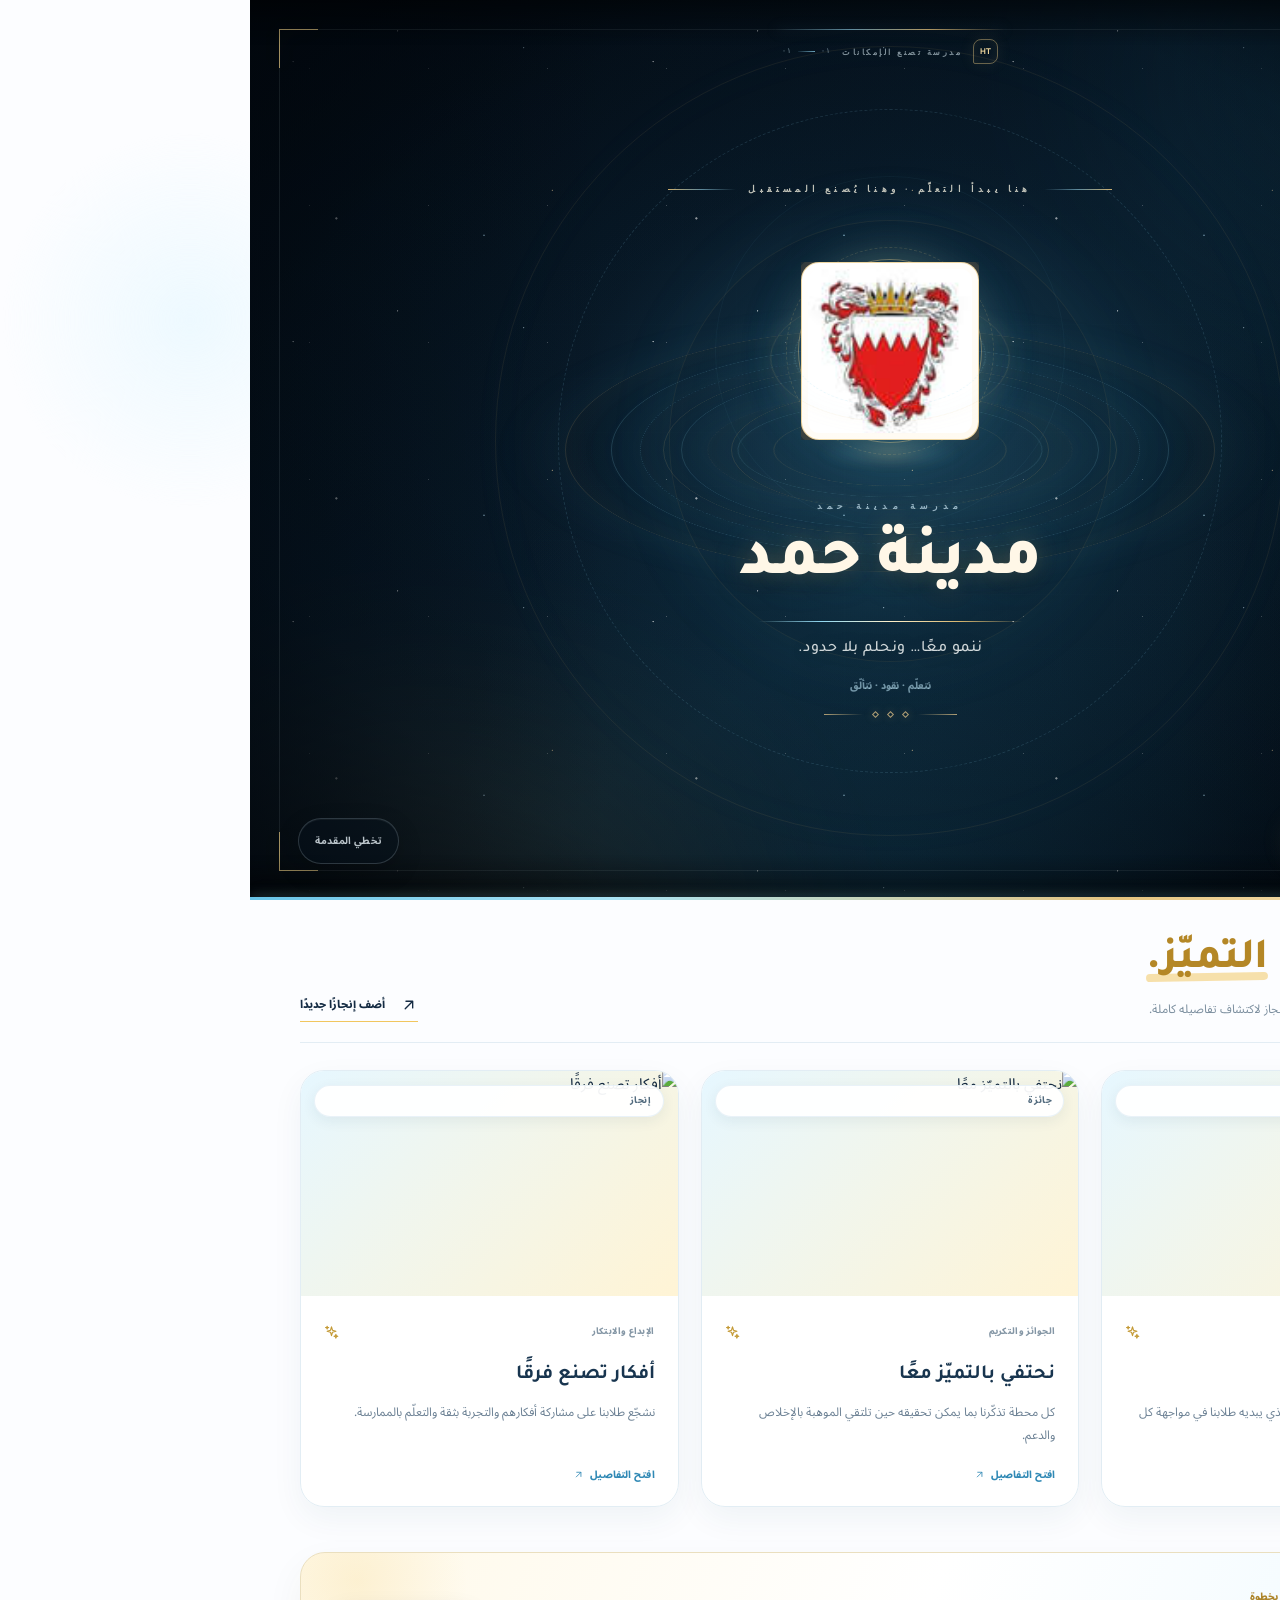
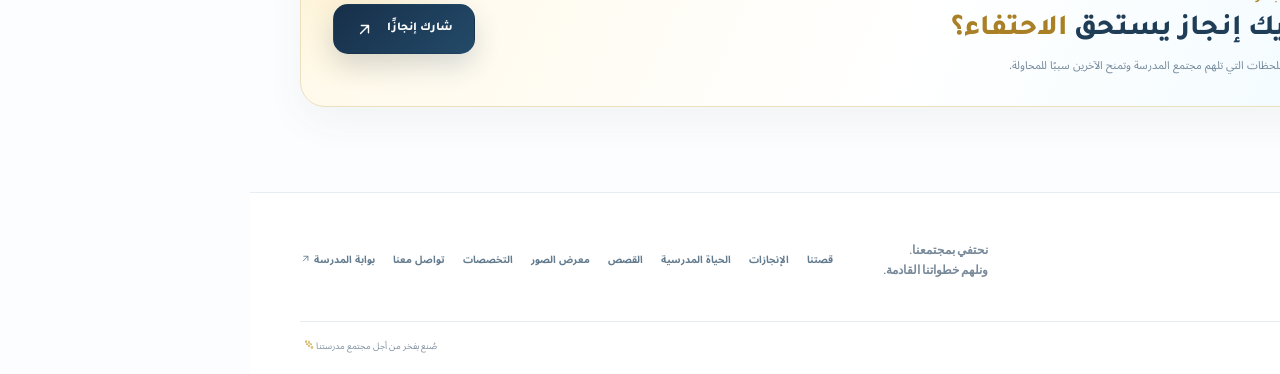
==== commit ab63f7fa: "Refresh cinematic intro assets and styling" ====
--- a/achievements.html
+++ b/achievements.html
@@ -10,20 +10,20 @@
   <link rel="preconnect" href="https://fonts.gstatic.com" crossorigin>
   <link href="https://fonts.googleapis.com/css2?family=Noto+Sans+Arabic:wght@400;500;600;700;800&family=Tajawal:wght@400;500;700;800&family=DM+Sans:wght@400;500;600;700&family=Manrope:wght@400;500;600;700;800&display=swap" rel="stylesheet">
   <link rel="stylesheet" href="styles.css">
-  <link rel="stylesheet" href="cinematic-intro.css">
+  <link rel="stylesheet" href="cinematic-intro.css?v=20261110-emblem">
   <script src="https://cdn.jsdelivr.net/npm/@supabase/supabase-js@2"></script>
   <script src="config.js"></script>
   <script src="icons.js" defer></script>
   <script src="language.js" defer></script>
   <script src="app.js" defer></script>
-  <script src="cinematic-intro.js" defer></script>
+  <script src="cinematic-intro.js?v=20261110-emblem" defer></script>
   <link rel="stylesheet" href="mobile.css">
 </head>
 <body data-page="achievements">
   <div class="ambient ambient-one" aria-hidden="true"></div><div class="ambient ambient-two" aria-hidden="true"></div>
   <header class="site-header">
     <a class="brand" href="index.html" aria-label="الصفحة الرئيسية لمدرسة مدينة حمد">
-      <span class="brand-mark"><img class="brand-logo-image" src="assets/hamad-town-logo.svg?v=20261110-crest" alt="" aria-hidden="true"></span>
+      <span class="brand-mark"><img class="brand-logo-image" src="assets/hamad-town-official-crest.jpg?v=20261110-crest-jpg" alt="" aria-hidden="true"></span>
       <span class="brand-copy"><strong>مدينة حمد</strong><small>المدرسة · ننمو معًا</small></span>
     </a>
     <button class="menu-toggle" id="menuToggle" aria-label="فتح القائمة" aria-expanded="false"><span></span><span></span></button>
@@ -118,7 +118,7 @@
     </section>
   </main>
   <footer class="site-footer">
-    <div class="footer-main section-shell"><a class="brand brand-footer" href="index.html"><span class="brand-mark"><img class="brand-logo-image" src="assets/hamad-town-logo.svg?v=20261110-crest" alt="" aria-hidden="true"></span><span class="brand-copy"><strong>مدينة حمد</strong><small>المدرسة · ننمو معًا</small></span></a><p>نحتفي بمجتمعنا.<br>ونلهم خطواتنا القادمة.</p><div class="footer-links"><a href="story.html">قصتنا</a><a href="achievements.html">الإنجازات</a><a href="school-life.html">الحياة المدرسية</a><a href="stories.html">القصص</a><a href="gallery.html">معرض الصور</a><a href="specializations.html">Specializations</a><a href="contact.html">تواصل معنا</a><a href="admin.html">بوابة المدرسة <span class="ui-icon-inline" data-icon="arrow-up-right" aria-hidden="true"></span></a></div></div>
+    <div class="footer-main section-shell"><a class="brand brand-footer" href="index.html"><span class="brand-mark"><img class="brand-logo-image" src="assets/hamad-town-official-crest.jpg?v=20261110-crest-jpg" alt="" aria-hidden="true"></span><span class="brand-copy"><strong>مدينة حمد</strong><small>المدرسة · ننمو معًا</small></span></a><p>نحتفي بمجتمعنا.<br>ونلهم خطواتنا القادمة.</p><div class="footer-links"><a href="story.html">قصتنا</a><a href="achievements.html">الإنجازات</a><a href="school-life.html">الحياة المدرسية</a><a href="stories.html">القصص</a><a href="gallery.html">معرض الصور</a><a href="specializations.html">Specializations</a><a href="contact.html">تواصل معنا</a><a href="admin.html">بوابة المدرسة <span class="ui-icon-inline" data-icon="arrow-up-right" aria-hidden="true"></span></a></div></div>
     <div class="footer-bottom section-shell"><span>© <span id="yearNow"></span> مدرسة مدينة حمد</span><span>صُنع بفخر من أجل مجتمع مدرستنا <b class="ui-icon-inline" data-icon="sparkles" aria-hidden="true"></b></span></div>
   </footer>
   <div class="toast" id="siteToast" role="status" aria-live="polite"></div>
--- a/cinematic-intro.css
+++ b/cinematic-intro.css
@@ -900,6 +900,11 @@
 
 .cinema-emblem {
   z-index:2;
+  padding:6px;
+  border:1px solid rgba(231,198,128,.72);
+  border-radius:18px;
+  background:linear-gradient(145deg,#fff 0%,#fffaf0 100%);
+  box-shadow:0 0 0 5px rgba(231,198,128,.09),0 15px 34px rgba(0,0,0,.3);
   height:clamp(125px,18vw,178px);
   filter:drop-shadow(0 0 9px rgba(226,106,68,.18))
     drop-shadow(0 0 22px rgba(230,192,118,.2))
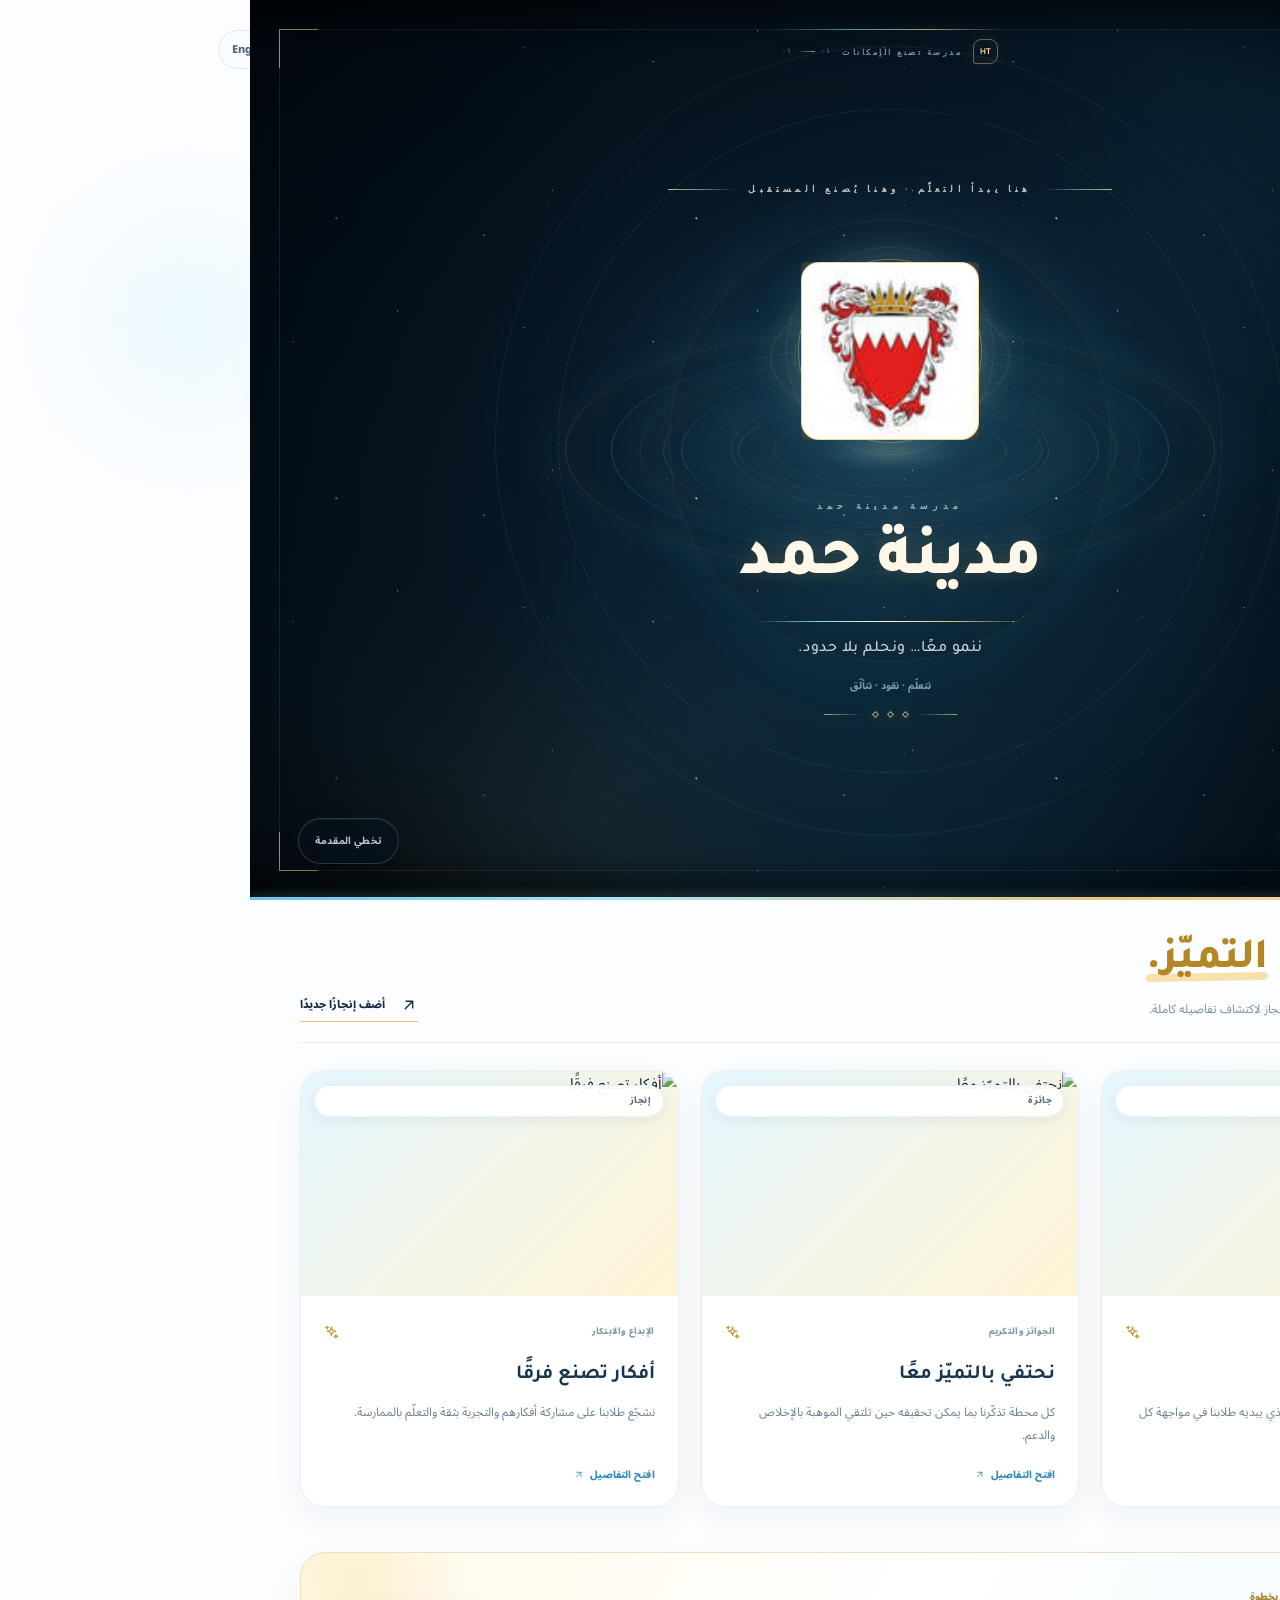
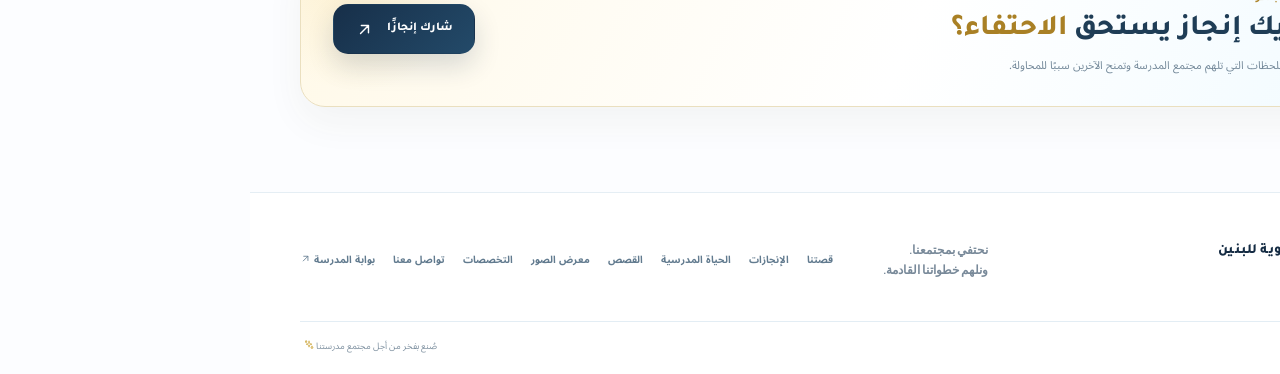
==== commit 2a41b740: "Update official school name" ====
--- a/achievements.html
+++ b/achievements.html
@@ -5,7 +5,7 @@
   <meta name="viewport" content="width=device-width, initial-scale=1">
   <meta name="theme-color" content="#f5fbff">
   <meta name="description" content="هنا نحتفي بإنجازات الطلاب والجوائز والمبادرات التي تستحق أن تُروى. كل بطاقة تُنشر من خلال بوابة المدرسة.">
-  <title>الإنجازات | مدرسة مدينة حمد</title>
+  <title>الإنجازات | مدرسة مدينة حمد الثانوية للبنين</title>
   <link rel="preconnect" href="https://fonts.googleapis.com">
   <link rel="preconnect" href="https://fonts.gstatic.com" crossorigin>
   <link href="https://fonts.googleapis.com/css2?family=Noto+Sans+Arabic:wght@400;500;600;700;800&family=Tajawal:wght@400;500;700;800&family=DM+Sans:wght@400;500;600;700&family=Manrope:wght@400;500;600;700;800&display=swap" rel="stylesheet">
@@ -22,9 +22,9 @@
 <body data-page="achievements">
   <div class="ambient ambient-one" aria-hidden="true"></div><div class="ambient ambient-two" aria-hidden="true"></div>
   <header class="site-header">
-    <a class="brand" href="index.html" aria-label="الصفحة الرئيسية لمدرسة مدينة حمد">
+    <a class="brand" href="index.html" aria-label="الصفحة الرئيسية لمدرسة مدينة حمد الثانوية للبنين">
       <span class="brand-mark"><img class="brand-logo-image" src="assets/hamad-town-official-crest.jpg?v=20261110-crest-jpg" alt="" aria-hidden="true"></span>
-      <span class="brand-copy"><strong>مدينة حمد</strong><small>المدرسة · ننمو معًا</small></span>
+      <span class="brand-copy"><strong>مدرسة مدينة حمد الثانوية للبنين</strong><small>المدرسة · ننمو معًا</small></span>
     </a>
     <button class="menu-toggle" id="menuToggle" aria-label="فتح القائمة" aria-expanded="false"><span></span><span></span></button>
     <nav class="main-nav" id="mainNav" aria-label="القائمة الرئيسية">
@@ -118,8 +118,8 @@
     </section>
   </main>
   <footer class="site-footer">
-    <div class="footer-main section-shell"><a class="brand brand-footer" href="index.html"><span class="brand-mark"><img class="brand-logo-image" src="assets/hamad-town-official-crest.jpg?v=20261110-crest-jpg" alt="" aria-hidden="true"></span><span class="brand-copy"><strong>مدينة حمد</strong><small>المدرسة · ننمو معًا</small></span></a><p>نحتفي بمجتمعنا.<br>ونلهم خطواتنا القادمة.</p><div class="footer-links"><a href="story.html">قصتنا</a><a href="achievements.html">الإنجازات</a><a href="school-life.html">الحياة المدرسية</a><a href="stories.html">القصص</a><a href="gallery.html">معرض الصور</a><a href="specializations.html">Specializations</a><a href="contact.html">تواصل معنا</a><a href="admin.html">بوابة المدرسة <span class="ui-icon-inline" data-icon="arrow-up-right" aria-hidden="true"></span></a></div></div>
-    <div class="footer-bottom section-shell"><span>© <span id="yearNow"></span> مدرسة مدينة حمد</span><span>صُنع بفخر من أجل مجتمع مدرستنا <b class="ui-icon-inline" data-icon="sparkles" aria-hidden="true"></b></span></div>
+    <div class="footer-main section-shell"><a class="brand brand-footer" href="index.html"><span class="brand-mark"><img class="brand-logo-image" src="assets/hamad-town-official-crest.jpg?v=20261110-crest-jpg" alt="" aria-hidden="true"></span><span class="brand-copy"><strong>مدرسة مدينة حمد الثانوية للبنين</strong><small>المدرسة · ننمو معًا</small></span></a><p>نحتفي بمجتمعنا.<br>ونلهم خطواتنا القادمة.</p><div class="footer-links"><a href="story.html">قصتنا</a><a href="achievements.html">الإنجازات</a><a href="school-life.html">الحياة المدرسية</a><a href="stories.html">القصص</a><a href="gallery.html">معرض الصور</a><a href="specializations.html">Specializations</a><a href="contact.html">تواصل معنا</a><a href="admin.html">بوابة المدرسة <span class="ui-icon-inline" data-icon="arrow-up-right" aria-hidden="true"></span></a></div></div>
+    <div class="footer-bottom section-shell"><span>© <span id="yearNow"></span> مدرسة مدينة حمد الثانوية للبنين</span><span>صُنع بفخر من أجل مجتمع مدرستنا <b class="ui-icon-inline" data-icon="sparkles" aria-hidden="true"></b></span></div>
   </footer>
   <div class="toast" id="siteToast" role="status" aria-live="polite"></div>
 </body>
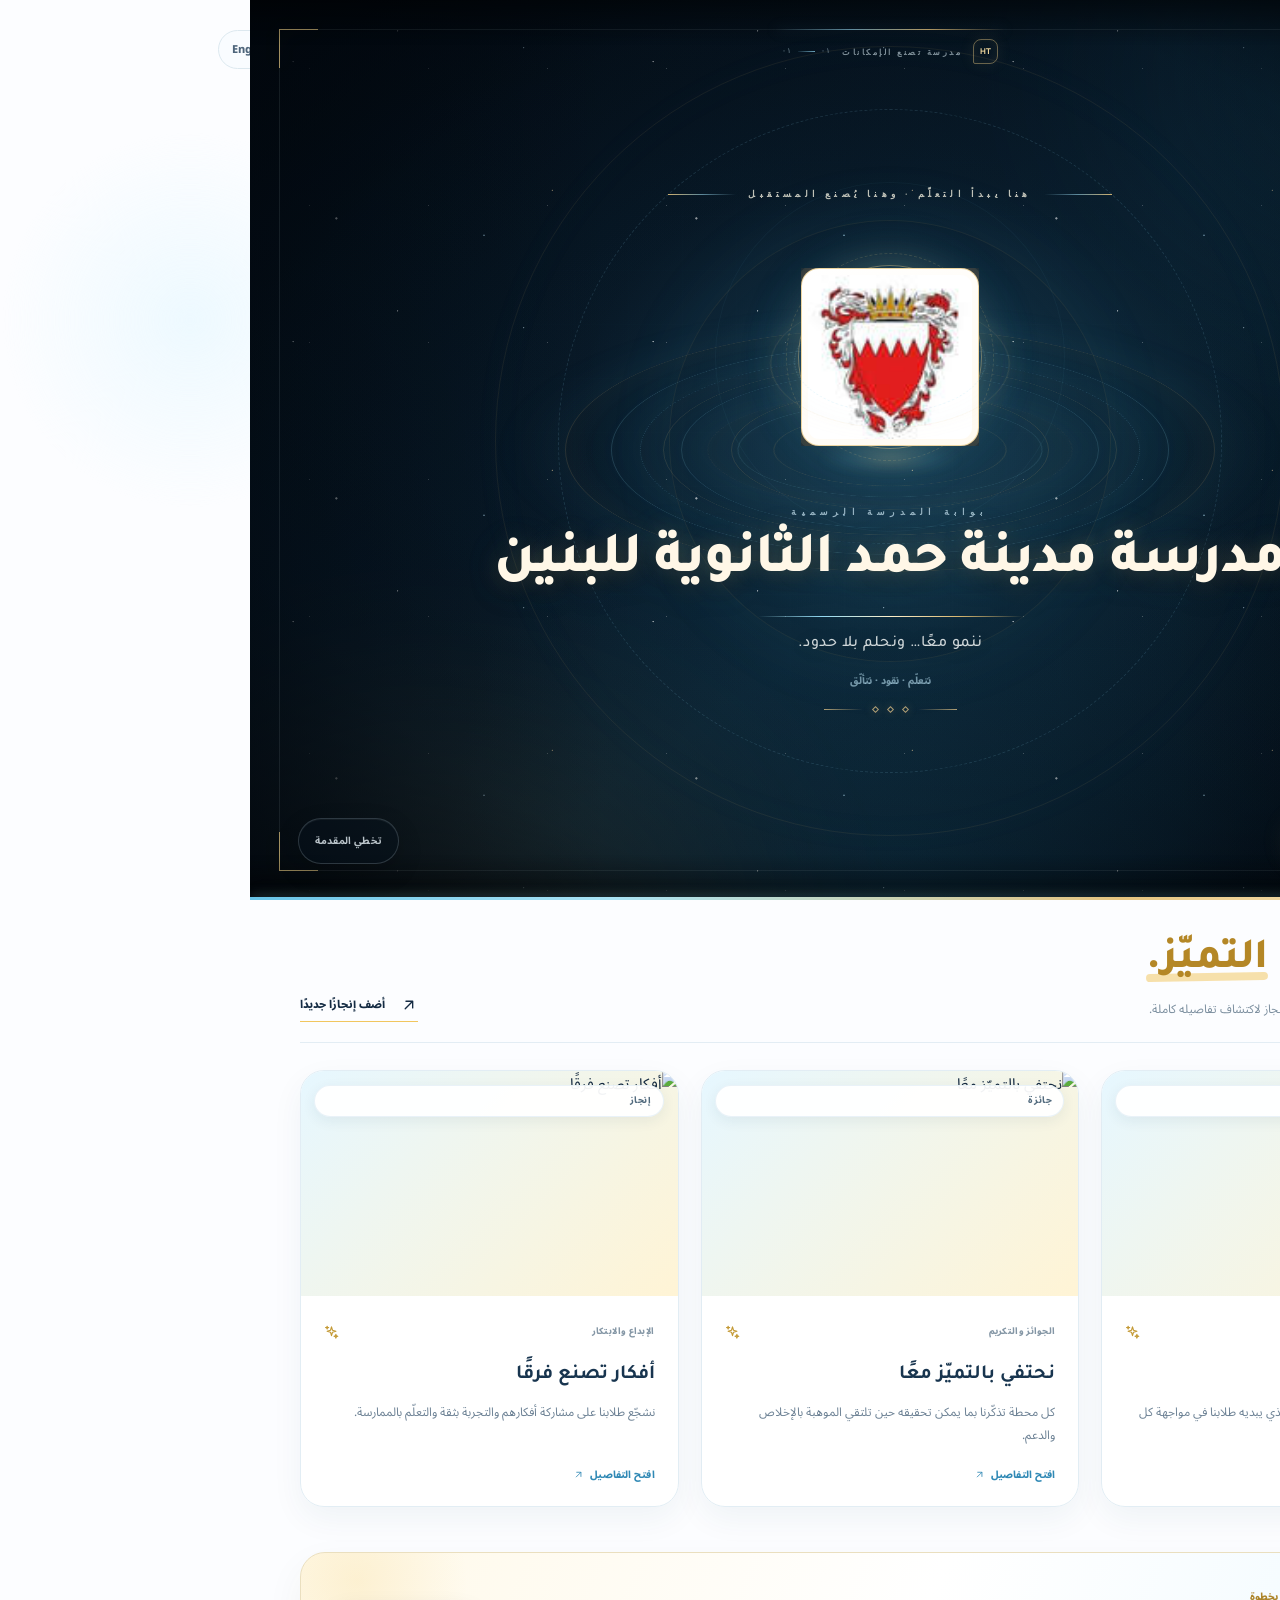
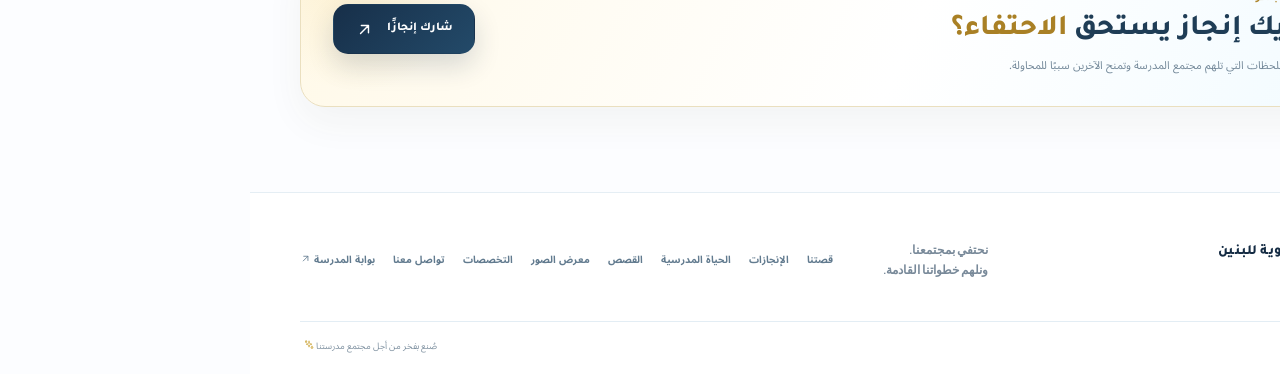
==== commit 7a815c2f: "Refresh cached school branding assets" ====
--- a/achievements.html
+++ b/achievements.html
@@ -9,15 +9,15 @@
   <link rel="preconnect" href="https://fonts.googleapis.com">
   <link rel="preconnect" href="https://fonts.gstatic.com" crossorigin>
   <link href="https://fonts.googleapis.com/css2?family=Noto+Sans+Arabic:wght@400;500;600;700;800&family=Tajawal:wght@400;500;700;800&family=DM+Sans:wght@400;500;600;700&family=Manrope:wght@400;500;600;700;800&display=swap" rel="stylesheet">
-  <link rel="stylesheet" href="styles.css">
-  <link rel="stylesheet" href="cinematic-intro.css?v=20261110-emblem">
+  <link rel="stylesheet" href="styles.css?v=20261110-school-name">
+  <link rel="stylesheet" href="cinematic-intro.css?v=20261110-school-name">
   <script src="https://cdn.jsdelivr.net/npm/@supabase/supabase-js@2"></script>
   <script src="config.js"></script>
   <script src="icons.js" defer></script>
-  <script src="language.js" defer></script>
-  <script src="app.js" defer></script>
-  <script src="cinematic-intro.js?v=20261110-emblem" defer></script>
-  <link rel="stylesheet" href="mobile.css">
+  <script src="language.js?v=20261110-school-name" defer></script>
+  <script src="app.js?v=20261110-school-name" defer></script>
+  <script src="cinematic-intro.js?v=20261110-school-name" defer></script>
+  <link rel="stylesheet" href="mobile.css?v=20261110-school-name">
 </head>
 <body data-page="achievements">
   <div class="ambient ambient-one" aria-hidden="true"></div><div class="ambient ambient-two" aria-hidden="true"></div>
--- a/styles.css
+++ b/styles.css
@@ -3225,7 +3225,7 @@
 }
 
 
-/* OFFICIAL HAMAD TOWN SCHOOL CREST */
+/* OFFICIAL HAMAD TOWN SECONDARY BOYS SCHOOL CREST */
 .brand-mark {
   position: relative;
   top: -8px;
@@ -3614,3 +3614,10 @@
   .latest-achievements-view-all { transition:none !important; }
   .latest-achievement-card:hover { transform:none; }
 }
+
+ 
+/* Official school name sizing */
+.brand-copy { min-width: 0; max-width: min(25vw, 280px); }
+.brand-copy strong { white-space: normal; line-height: 1.18; overflow-wrap: normal; }
+.admin-header .brand-copy { min-width: 0; max-width: min(25vw, 280px); }
+.admin-header .brand-copy strong { white-space: normal; line-height: 1.18; }
--- a/cinematic-intro.css
+++ b/cinematic-intro.css
@@ -1530,3 +1530,38 @@
     transform:translateX(-50%);
   }
 }
+
+
+/* Official school name: preserve the complete title at every viewport size. */
+.cinema-title-wrap {
+  width: min(90vw, 1080px);
+  max-width: min(90vw, 1080px);
+}
+.cinema-school-name {
+  max-width: 100%;
+  font-size: clamp(30px, 5.7vw, 58px);
+  line-height: 1.22;
+  white-space: normal;
+  text-wrap: balance;
+}
+html[lang="en"] .cinema-school-name {
+  font-size: clamp(23px, 4.1vw, 48px);
+  letter-spacing: clamp(.4px, .4vw, 3px);
+}
+@media (max-width: 720px) {
+  .cinema-title-wrap {
+    width: 90vw;
+    max-width: 90vw;
+  }
+  .cinema-school-name {
+    font-size: clamp(25px, 7.2vw, 43px);
+  }
+  html[lang="en"] .cinema-school-name {
+    font-size: clamp(21px, 5.8vw, 34px);
+    letter-spacing: clamp(.3px, .25vw, 1.5px);
+  }
+}
+@media (max-width: 400px) {
+  .cinema-school-name { font-size: clamp(23px, 6.4vw, 30px); }
+  html[lang="en"] .cinema-school-name { font-size: clamp(20px, 5.8vw, 27px); }
+}
--- a/mobile.css
+++ b/mobile.css
@@ -1,5 +1,5 @@
 /*
- * Hamad Town — dedicated mobile presentation layer.
+ * Hamad Town Secondary Boys School — dedicated mobile presentation layer.
  * Loaded after the existing desktop, page and admin stylesheets.
  * All rules are scoped to small viewports; desktop layouts remain untouched.
  */
@@ -1628,3 +1628,36 @@
     transition: none !important;
   }
 }
+
+
+/* Keep the full official school name readable on narrow screens. */
+@media screen and (max-width: 760px) {
+  .site-header .brand-copy {
+    max-width: clamp(108px, 31vw, 158px);
+    min-width: 0;
+  }
+  .site-header .brand-copy strong {
+    display: block;
+    max-width: 100%;
+    font-size: clamp(8px, 2.35vw, 10px);
+    line-height: 1.25;
+    letter-spacing: 0;
+    white-space: normal;
+  }
+  .admin-header .brand-copy {
+    max-width: clamp(104px, 30vw, 150px);
+    min-width: 0;
+  }
+  .admin-header .brand-copy strong {
+    display: block;
+    max-width: 100%;
+    font-size: clamp(8px, 2.2vw, 10px);
+    line-height: 1.2;
+    white-space: normal;
+  }
+}
+
+@media screen and (max-width: 380px) {
+  .site-header .brand-copy { max-width: 106px; }
+  .admin-header .brand-copy { max-width: 101px; }
+}
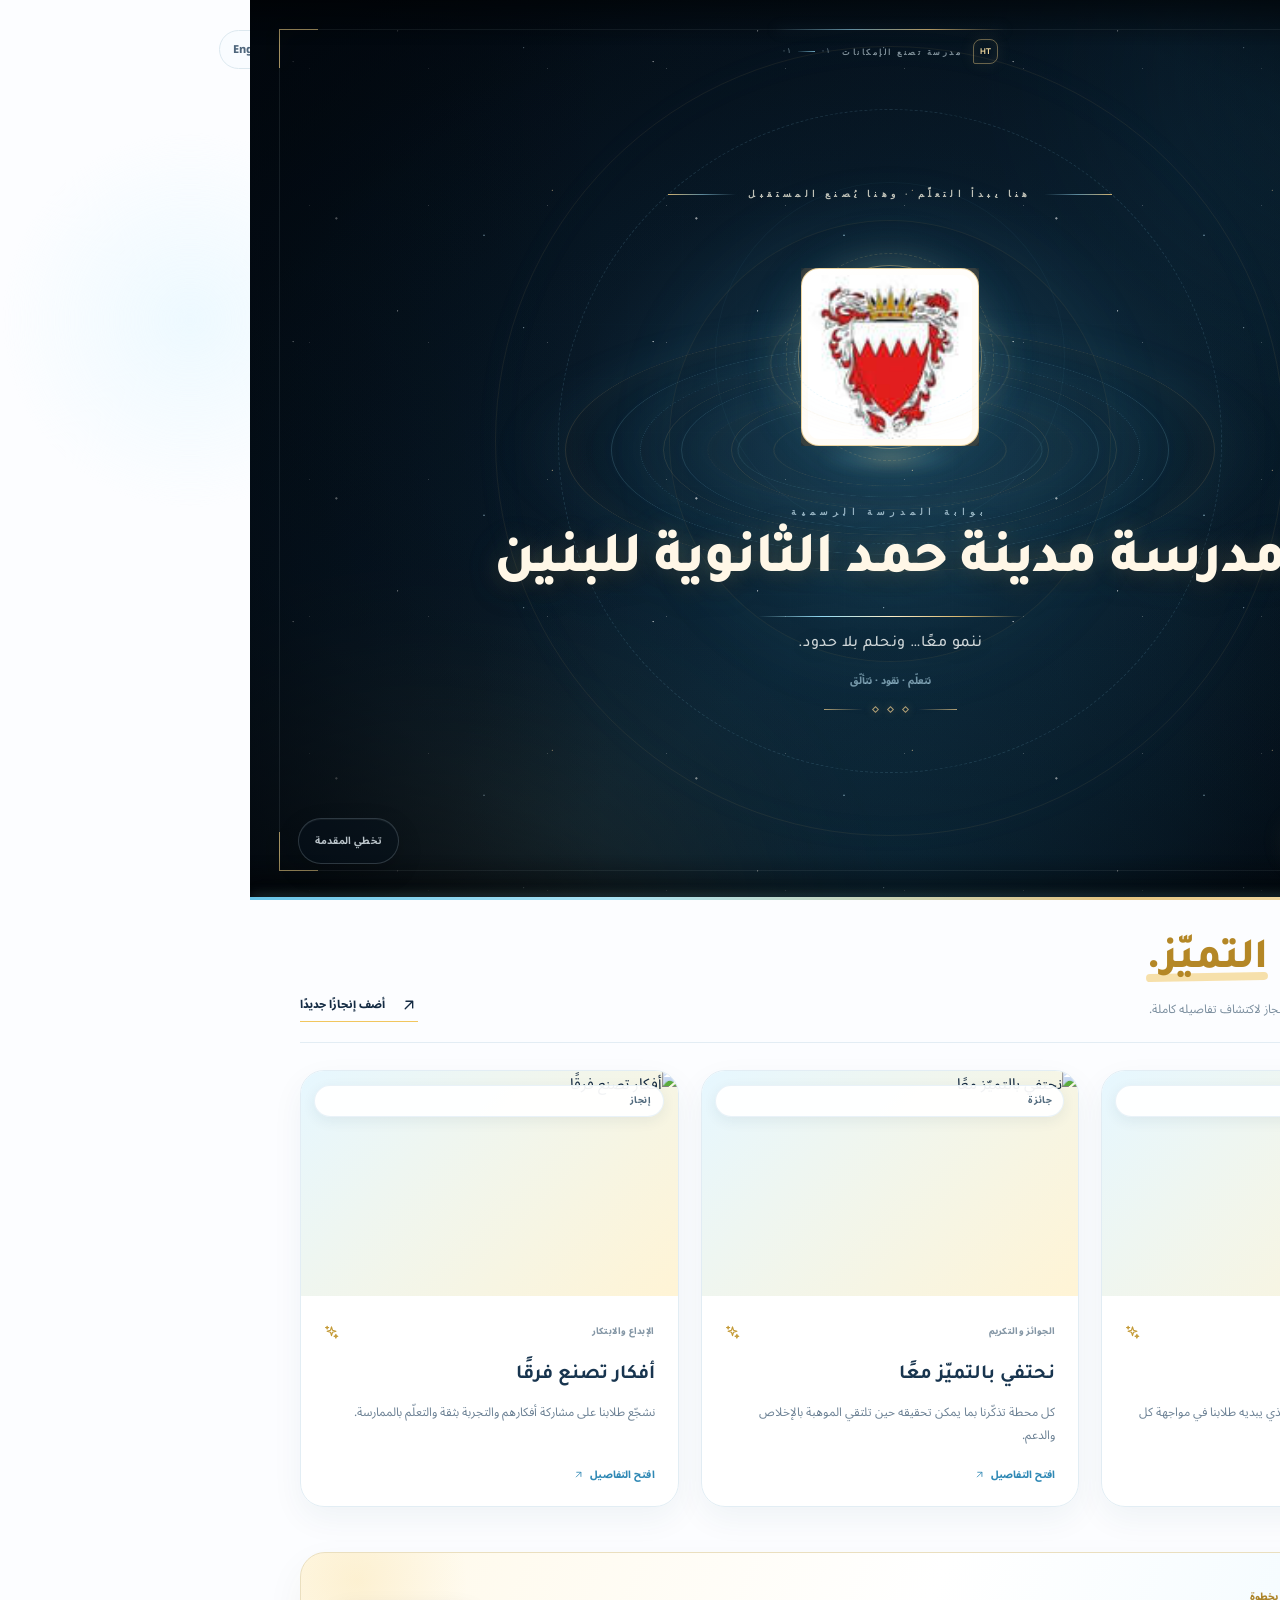
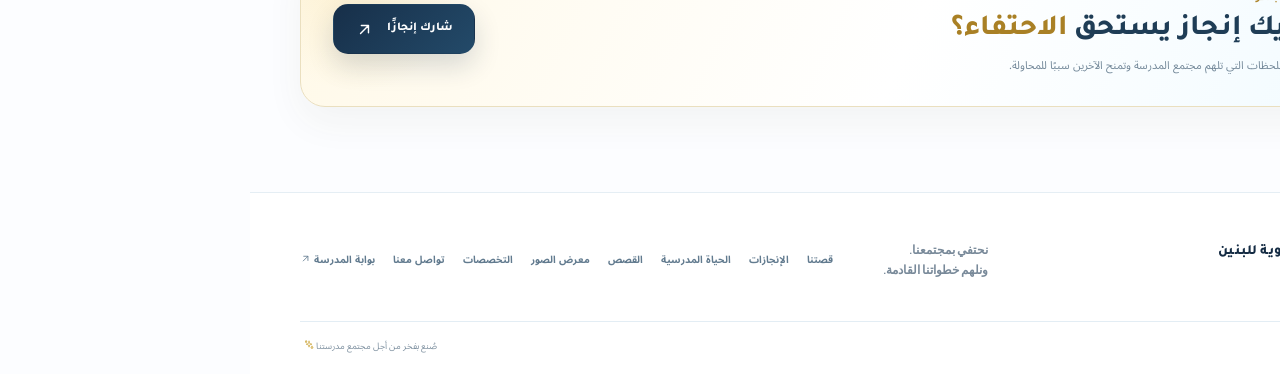
==== commit b3eca20b: "Refresh styles after navbar card removal" ====
--- a/achievements.html
+++ b/achievements.html
@@ -9,7 +9,7 @@
   <link rel="preconnect" href="https://fonts.googleapis.com">
   <link rel="preconnect" href="https://fonts.gstatic.com" crossorigin>
   <link href="https://fonts.googleapis.com/css2?family=Noto+Sans+Arabic:wght@400;500;600;700;800&family=Tajawal:wght@400;500;700;800&family=DM+Sans:wght@400;500;600;700&family=Manrope:wght@400;500;600;700;800&display=swap" rel="stylesheet">
-  <link rel="stylesheet" href="styles.css?v=20261110-school-name">
+  <link rel="stylesheet" href="styles.css?v=20261110-nav-plain">
   <link rel="stylesheet" href="cinematic-intro.css?v=20261110-school-name">
   <script src="https://cdn.jsdelivr.net/npm/@supabase/supabase-js@2"></script>
   <script src="config.js"></script>
@@ -17,7 +17,7 @@
   <script src="language.js?v=20261110-school-name" defer></script>
   <script src="app.js?v=20261110-school-name" defer></script>
   <script src="cinematic-intro.js?v=20261110-school-name" defer></script>
-  <link rel="stylesheet" href="mobile.css?v=20261110-school-name">
+  <link rel="stylesheet" href="mobile.css?v=20261110-nav-plain">
 </head>
 <body data-page="achievements">
   <div class="ambient ambient-one" aria-hidden="true"></div><div class="ambient ambient-two" aria-hidden="true"></div>
--- a/styles.css
+++ b/styles.css
@@ -3621,3 +3621,38 @@
 .brand-copy strong { white-space: normal; line-height: 1.18; overflow-wrap: normal; }
 .admin-header .brand-copy { min-width: 0; max-width: min(25vw, 280px); }
 .admin-header .brand-copy strong { white-space: normal; line-height: 1.18; }
+
+
+/* NAVIGATION — plain links and icons, no glass card or item tiles. */
+.site-header,
+body[data-page="home"] .site-header {
+  background: transparent !important;
+  border: 0 !important;
+  border-radius: 0 !important;
+  box-shadow: none !important;
+  -webkit-backdrop-filter: none !important;
+  backdrop-filter: none !important;
+}
+.main-nav a,
+.main-nav a:hover,
+.main-nav a.active,
+.main-nav a[aria-current="page"] {
+  background: transparent !important;
+  border-color: transparent !important;
+  box-shadow: none !important;
+}
+.main-nav .nav-icon,
+.main-nav a:nth-child(2) .nav-icon,
+.main-nav a:nth-child(3) .nav-icon,
+.main-nav a:nth-child(4) .nav-icon,
+.main-nav a:nth-child(5) .nav-icon {
+  background: transparent !important;
+  border: 0 !important;
+  border-radius: 0 !important;
+  box-shadow: none !important;
+}
+.main-nav a:hover .nav-icon,
+.main-nav a.active .nav-icon,
+.main-nav a[aria-current="page"] .nav-icon {
+  box-shadow: none !important;
+}
--- a/mobile.css
+++ b/mobile.css
@@ -1661,3 +1661,52 @@
   .site-header .brand-copy { max-width: 106px; }
   .admin-header .brand-copy { max-width: 101px; }
 }
+
+
+/* MOBILE NAVIGATION — keep the menu readable without a surrounding card. */
+@media screen and (max-width: 760px) {
+  .site-header,
+  body[data-page="home"] .site-header {
+    background: transparent !important;
+    border: 0 !important;
+    border-radius: 0 !important;
+    box-shadow: none !important;
+    -webkit-backdrop-filter: none !important;
+    backdrop-filter: none !important;
+    padding-inline: 0 !important;
+  }
+  .main-nav,
+  .main-nav.open {
+    border: 0 !important;
+    border-radius: 0 !important;
+    background: transparent !important;
+    box-shadow: none !important;
+    -webkit-backdrop-filter: none !important;
+    backdrop-filter: none !important;
+    padding: 6px 0 !important;
+  }
+  .main-nav a,
+  .main-nav a:hover,
+  .main-nav a.active,
+  .main-nav a[aria-current="page"] {
+    background: transparent !important;
+    border: 0 !important;
+    border-radius: 0 !important;
+    box-shadow: none !important;
+  }
+  .main-nav .nav-icon,
+  .main-nav a:nth-child(2) .nav-icon,
+  .main-nav a:nth-child(3) .nav-icon,
+  .main-nav a:nth-child(4) .nav-icon,
+  .main-nav a:nth-child(5) .nav-icon {
+    background: transparent !important;
+    border: 0 !important;
+    border-radius: 0 !important;
+    box-shadow: none !important;
+  }
+  .main-nav a:hover .nav-icon,
+  .main-nav a.active .nav-icon,
+  .main-nav a[aria-current="page"] .nav-icon {
+    box-shadow: none !important;
+  }
+}
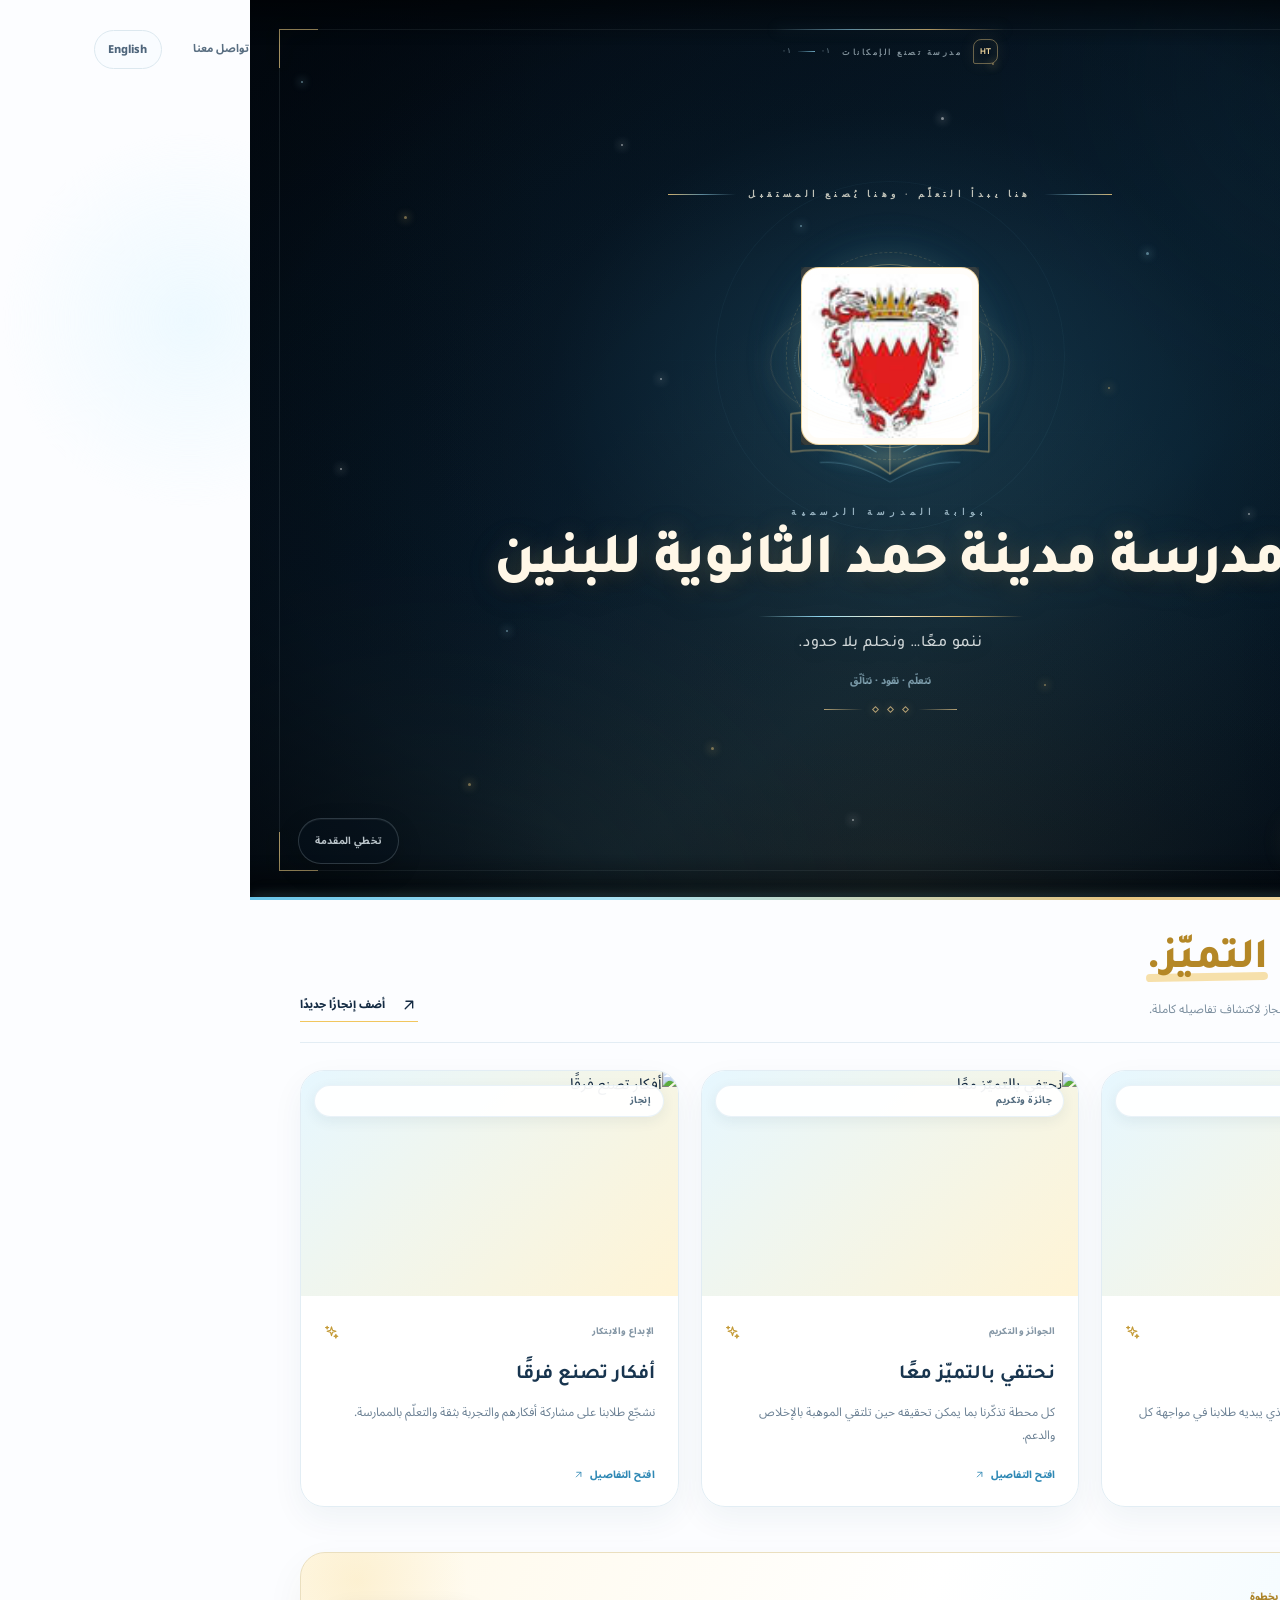
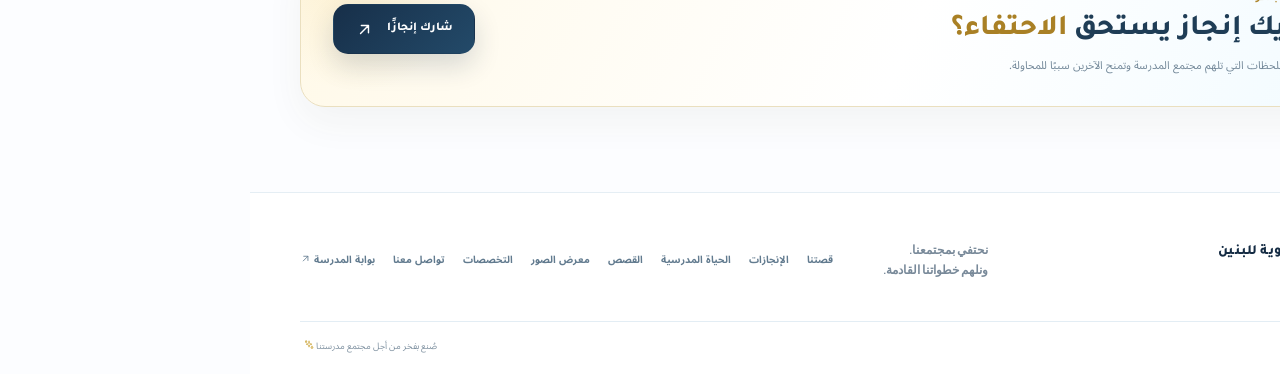
==== commit 92b5bbae: "Add Latest news navigation and translations (achievements.html)" ====
--- a/achievements.html
+++ b/achievements.html
@@ -33,7 +33,8 @@
       <a href="achievements.html"><span class="nav-icon" aria-hidden="true" data-icon="trophy"></span> الإنجازات</a>
       <a href="specializations.html"><span class="nav-icon" aria-hidden="true" data-icon="graduation-cap"></span> Specializations</a>
       <a href="school-life.html"><span class="nav-icon" aria-hidden="true" data-icon="calendar-days"></span> الحياة المدرسية</a>
-      <a href="stories.html"><span class="nav-icon" aria-hidden="true" data-icon="book-open"></span> القصص</a>
+      <a href="news.html"><span class="nav-icon" aria-hidden="true" data-icon="newspaper"></span> Latest news</a>
+<a href="stories.html"><span class="nav-icon" aria-hidden="true" data-icon="book-open"></span> القصص</a>
       <a href="gallery.html"><span class="nav-icon" aria-hidden="true" data-icon="images"></span> معرض الصور</a>
       <a href="contact.html"><span class="nav-icon" aria-hidden="true" data-icon="message-circle"></span> تواصل معنا</a>
     </nav>
--- a/cinematic-intro.css
+++ b/cinematic-intro.css
@@ -1565,3 +1565,207 @@
   .cinema-school-name { font-size: clamp(23px, 6.4vw, 30px); }
   html[lang="en"] .cinema-school-name { font-size: clamp(20px, 5.8vw, 27px); }
 }
+
+
+/* CINEMATIC ACADEMIC REFINEMENT — an open-book seal and a measured identity reveal. */
+.cinema-intro {
+  --cinema-gold:#e7c77f;
+  --cinema-blue:#9bdcf3;
+  background:
+    radial-gradient(ellipse at 50% 43%,rgba(44,105,133,.34) 0%,rgba(10,35,52,.18) 38%,transparent 68%),
+    radial-gradient(ellipse at 50% 100%,rgba(190,150,76,.12),transparent 48%),
+    linear-gradient(145deg,#030b14 0%,#081a29 42%,#0a2232 62%,#040d17 100%);
+}
+.cinema-intro::before {
+  opacity:.16;
+  background-size:72px 72px;
+  animation-duration:34s;
+}
+.cinema-intro::after {
+  background:
+    radial-gradient(ellipse at center,transparent 32%,rgba(1,7,13,.25) 70%,rgba(1,6,12,.88) 100%),
+    linear-gradient(90deg,rgba(2,8,14,.28),transparent 24%,transparent 76%,rgba(2,8,14,.28));
+}
+
+/* Retire the space-themed star and orbital layers; the crest becomes the focal point. */
+.cinema-stars,
+.cinema-shooting-star,
+.cinema-orbit,
+.cinema-aperture {
+  display:none !important;
+}
+.cinema-aurora {
+  opacity:.095;
+  filter:blur(88px);
+}
+.cinema-light-beam {
+  animation-duration:4.9s;
+}
+.cinema-light-beam-secondary {
+  opacity:.7;
+  animation-duration:4.2s;
+}
+.cinema-particle {
+  animation-duration:5.6s;
+  opacity:.5;
+}
+
+.cinema-emblem-stage {
+  margin-bottom:clamp(13px,2.1vh,23px);
+}
+.cinema-learning-seal {
+  position:absolute;
+  z-index:1;
+  left:50%;
+  bottom:-2%;
+  width:clamp(220px,29vw,292px);
+  height:auto;
+  overflow:visible;
+  opacity:0;
+  pointer-events:none;
+  filter:drop-shadow(0 0 9px rgba(150,211,233,.14));
+  transform:translateX(-50%) translateY(12px) scale(.94);
+  animation:cinema-book-stage-enter 1.25s .32s cubic-bezier(.18,.72,.25,1) forwards;
+}
+.cinema-learning-seal path {
+  fill:none;
+  stroke-linecap:round;
+  stroke-linejoin:round;
+  stroke-dasharray:1;
+  stroke-dashoffset:1;
+}
+.cinema-book-outline {
+  stroke:rgba(230,197,125,.78);
+  stroke-width:1.7;
+  animation:cinema-book-engrave 1.7s .48s ease forwards;
+}
+.cinema-book-spine {
+  stroke:rgba(236,213,163,.58);
+  stroke-width:1.35;
+  animation:cinema-book-engrave 1.15s .82s ease forwards;
+}
+.cinema-book-left-page,
+.cinema-book-right-page {
+  stroke:rgba(147,211,234,.66);
+  stroke-width:1.35;
+  animation:cinema-book-engrave 1.55s .9s ease forwards;
+}
+.cinema-book-rise {
+  stroke:rgba(230,197,125,.7);
+  stroke-width:1.45;
+  animation:cinema-book-engrave 1.25s 1.18s ease forwards;
+}
+.cinema-book-base {
+  stroke:rgba(147,211,234,.48);
+  stroke-width:1.2;
+  animation:cinema-book-engrave 1.45s 1.32s ease forwards;
+}
+.cinema-emblem-halo {
+  border-color:rgba(236,203,132,.58);
+  box-shadow:0 0 30px rgba(225,187,103,.19),0 0 76px rgba(99,193,225,.075),inset 0 0 38px rgba(98,190,225,.09);
+}
+.cinema-emblem {
+  animation:cinema-logo-reveal 1.85s .95s cubic-bezier(.16,.82,.24,1) forwards,
+    cinema-logo-float 5.2s 3s ease-in-out infinite;
+}
+
+.cinema-title-wrap {
+  animation-delay:3.18s;
+}
+.cinema-title-rule::after {
+  animation-delay:4.02s;
+}
+.cinema-tagline {
+  animation-delay:4.2s;
+}
+.cinema-values {
+  animation-delay:4.72s;
+}
+.cinema-ornament {
+  animation-delay:4.88s;
+}
+.cinema-controls {
+  animation:cinema-controls-enter .9s 4.62s ease forwards;
+}
+.cinema-progress::after {
+  animation-duration:9.6s;
+}
+
+@keyframes cinema-book-stage-enter {
+  to { opacity:.82; transform:translateX(-50%) translateY(0) scale(1); }
+}
+@keyframes cinema-book-engrave {
+  0% { opacity:0; stroke-dashoffset:1; }
+  18% { opacity:.65; }
+  100% { opacity:.82; stroke-dashoffset:0; }
+}
+
+@media (max-width:600px) {
+  .cinema-learning-seal {
+    width:clamp(205px,61vw,245px);
+    bottom:-1%;
+  }
+  .cinema-content {
+    padding-top:56px;
+    padding-bottom:82px;
+  }
+  .cinema-emblem-stage {
+    margin-bottom:10px;
+  }
+  .cinema-title-wrap {
+    width:90vw;
+    max-width:90vw;
+  }
+  .cinema-school-name {
+    font-size:clamp(29px,8.2vw,44px);
+    line-height:1.28;
+  }
+  html[lang="en"] .cinema-school-name {
+    font-size:clamp(22px,6.1vw,35px);
+    letter-spacing:clamp(.2px,.22vw,1.4px);
+  }
+  .cinema-controls {
+    bottom:max(14px,env(safe-area-inset-bottom));
+    gap:9px;
+  }
+}
+@media (max-width:380px), (max-height:640px) and (max-width:600px) {
+  .cinema-learning-seal {
+    width:192px;
+  }
+  .cinema-content {
+    padding-top:48px;
+    padding-bottom:72px;
+  }
+  .cinema-school-name {
+    font-size:clamp(26px,7.6vw,34px);
+  }
+  html[lang="en"] .cinema-school-name {
+    font-size:clamp(20px,5.7vw,27px);
+  }
+}
+@media (max-height:520px) and (orientation:landscape) {
+  .cinema-learning-seal {
+    width:180px;
+    bottom:-4%;
+  }
+  .cinema-content {
+    padding-top:43px;
+    padding-bottom:55px;
+  }
+}
+@media (prefers-reduced-motion:reduce) {
+  .cinema-learning-seal,
+  .cinema-learning-seal path {
+    animation:none !important;
+  }
+  .cinema-learning-seal {
+    opacity:.82;
+    filter:none;
+    transform:translateX(-50%);
+  }
+  .cinema-learning-seal path {
+    opacity:.82;
+    stroke-dashoffset:0;
+  }
+}
